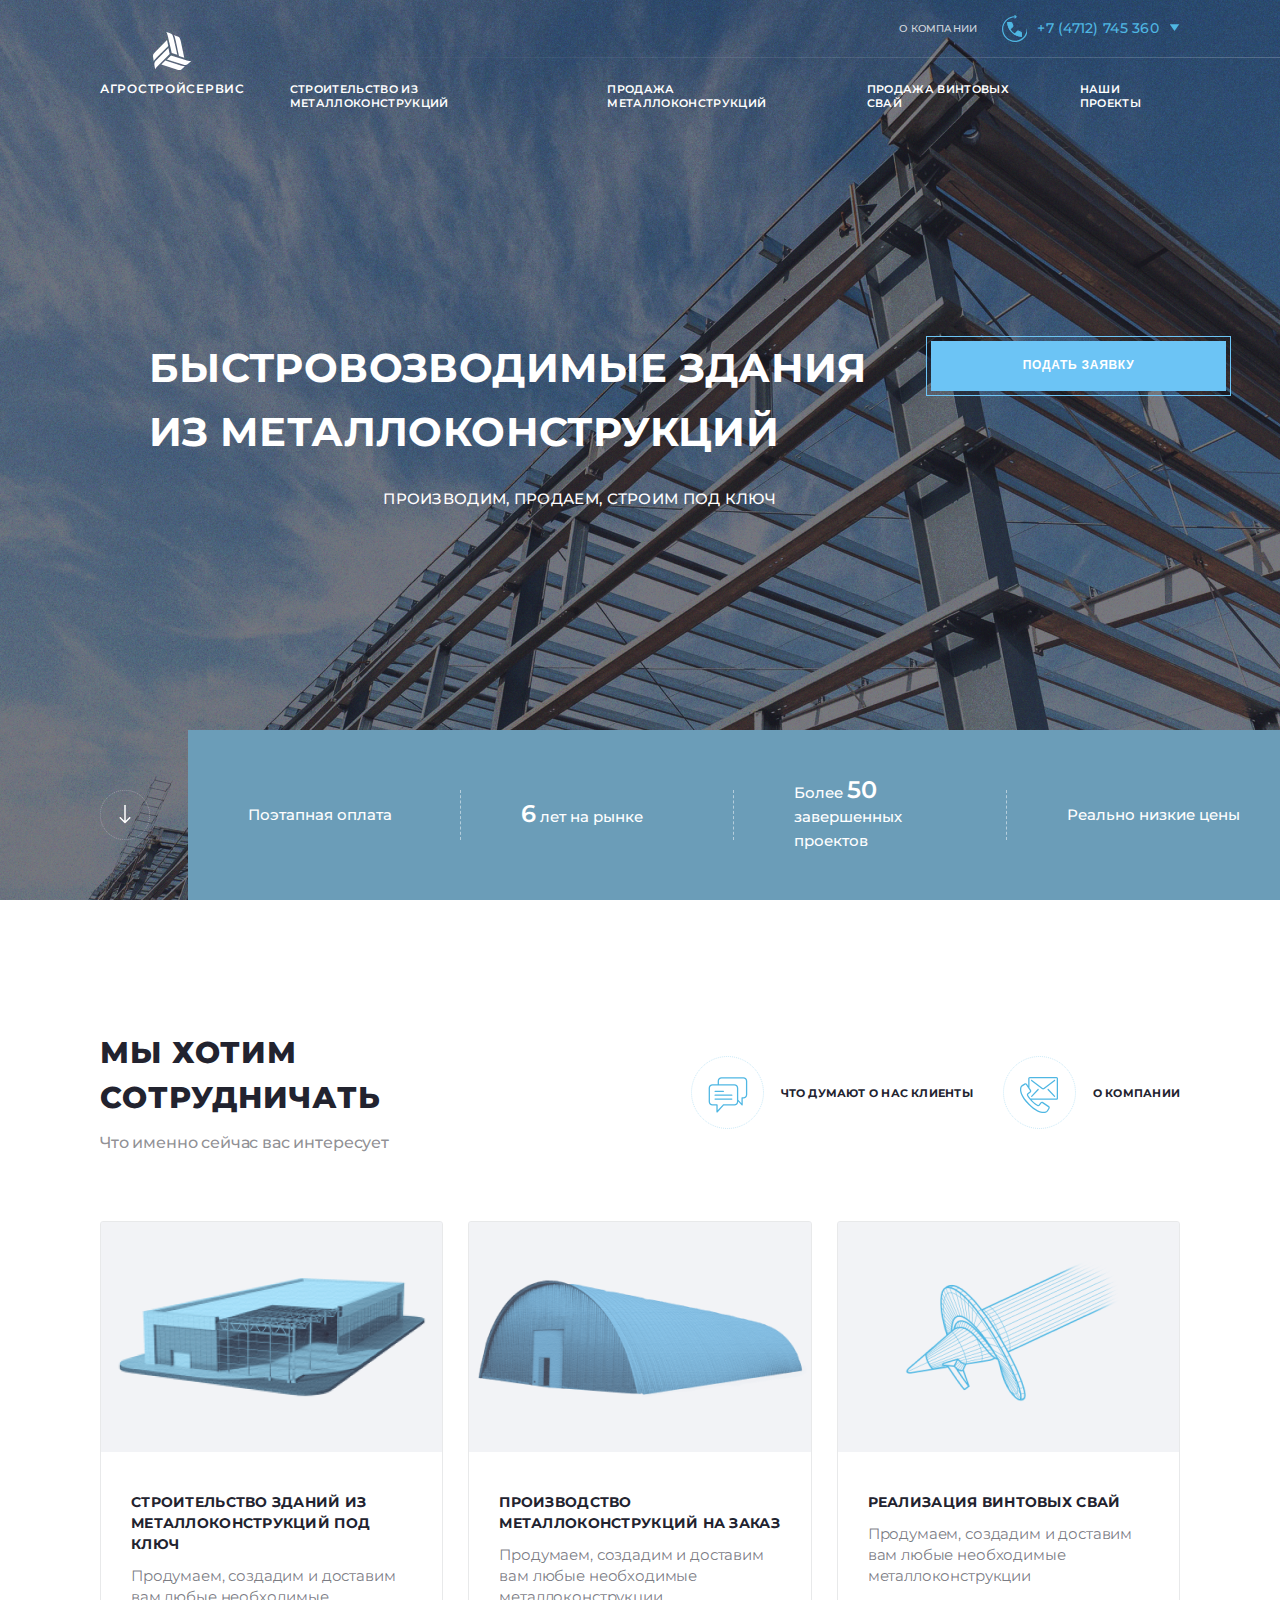
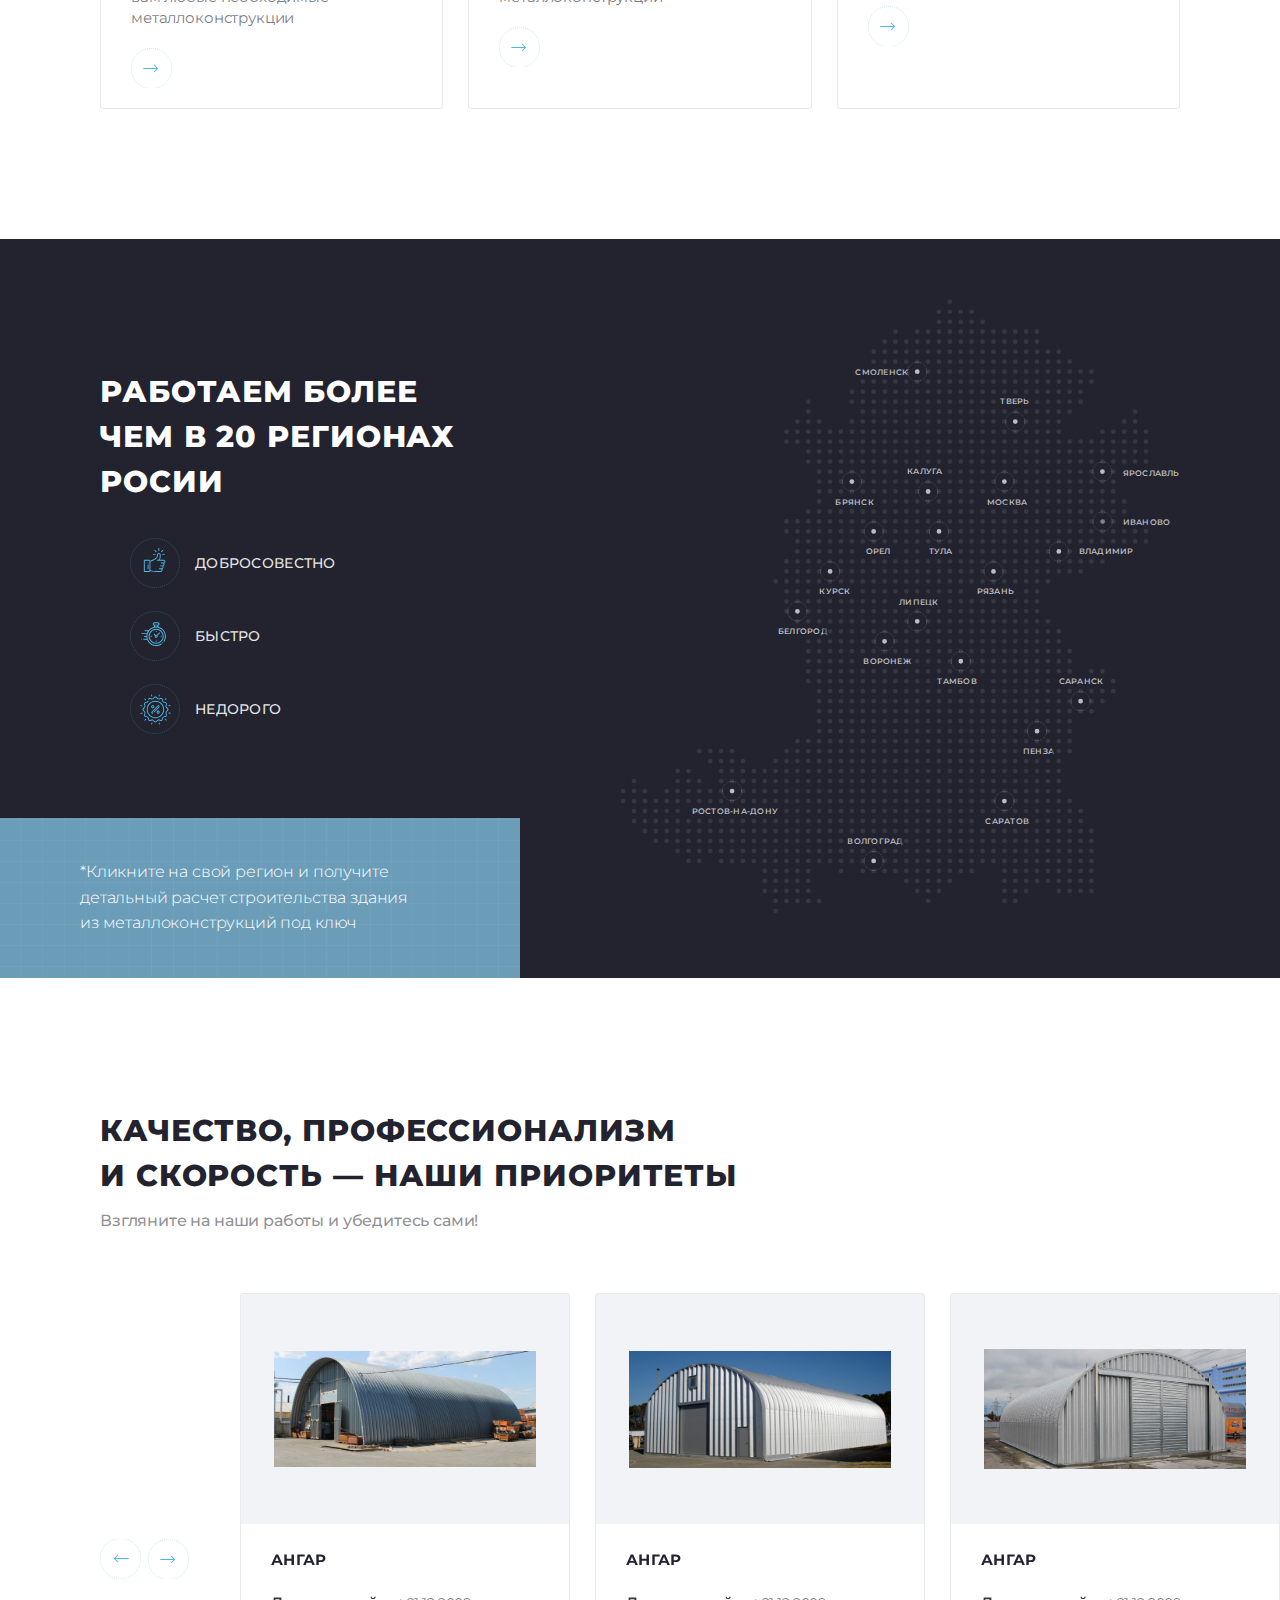
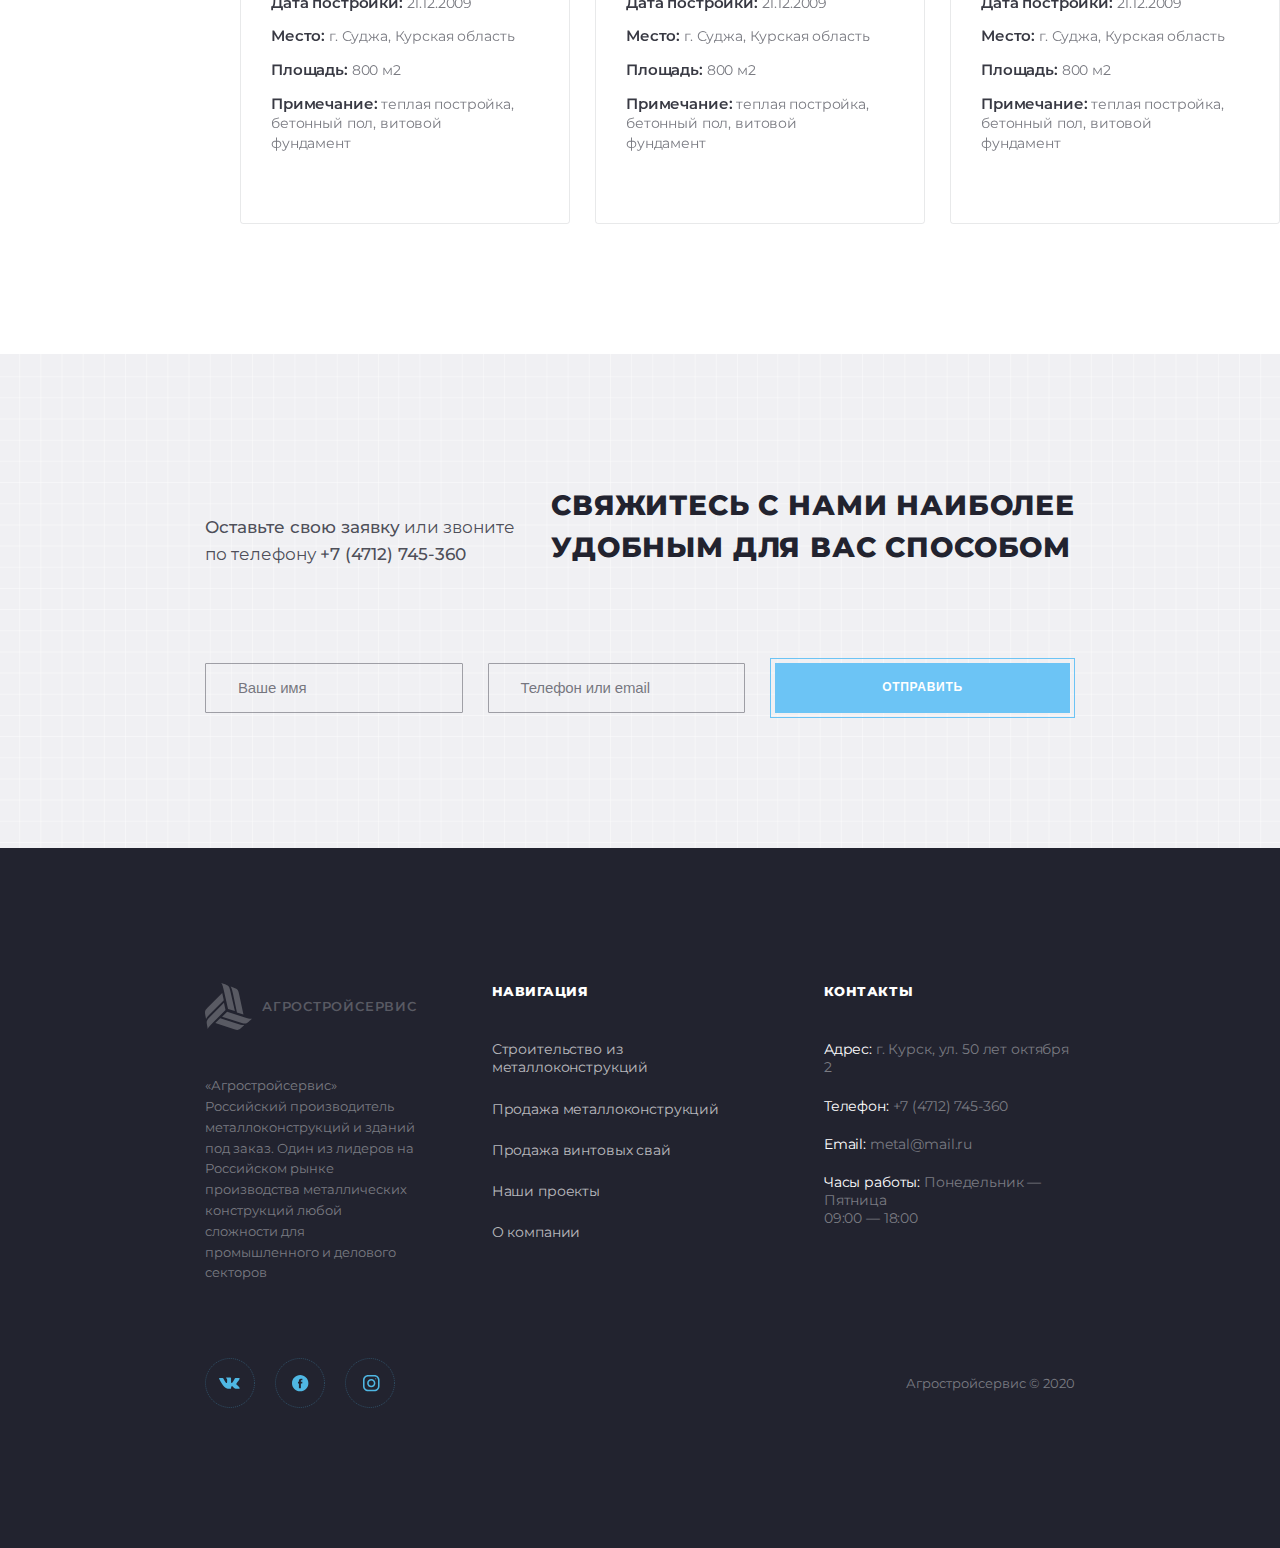
==== index.html @ 75ea372f "map integration" ====
<!DOCTYPE html>
<html lang="ru">
<head>
  <meta charset="UTF-8">
  <meta name="viewport" content="width=device-width, initial-scale=1.0">
  <meta http-equiv="X-UA-Compatible" content="ie=edge">
  <title>Агростройсервис - Главная</title>
  <link rel="stylesheet" href="css/style.css">
  <link rel="stylesheet" href="css/owl.carousel.min.css">
  <link rel="stylesheet" href="css/owl.theme.default.min.css">
  <script src="js/jquery.min.js"></script>
  <script src="js/owl.carousel.js"></script>
  
</head>
<body>
  <div class="page page--first">
    <header class="header">
      <div class="header__logo logo">
        <img src="images/logo--white.svg" class="logo__image" alt="logo" title="logo">
        <div class="logo__text">
          Агростройсервис
        </div>
      </div>
  
      <nav class="header__nav nav-top">
        <div class="nav-top__contact contact">
          <a href="" class="contact__about-company">
            О компании
          </a>
          <div class="contact__phone-number">
            +7 (4712) 745 360
          </div>
        </div>
        <div class="nav-top__menu menu">
          <a class="menu__item link-hover" href="#">Строительство из металлоконструкций</a>
          <a class="menu__item link-hover" href="#">Продажа металлоконструкций</a>
          <a class="menu__item link-hover" href="#">Продажа винтовых свай</a>
          <a class="menu__item link-hover" href="#">Наши проекты</a>
        </div>
      </nav>
  
    </header>

    <div class="headline">
      <div class="headline__text headline-text">
        <div class="headline-text__title">
          Быстровозводимые здания<br>
          из металлоконструкций
        </div>
        <div class="headline-text__subtitle headline-text__subtitle--with-padding">
          Производим, продаем, строим под ключ
        </div>
      </div>
      <div class="button-block">
        <button class="button" name="submit_application">ПОДАТЬ ЗАЯВКУ</button>
      </div>
      
    </div>

    <div class="advantages-block">
      <div class="scroll-down-button">
        <img src="images/icon--arrow-gray.svg" alt="" srcset="">
      </div>
      <div class="advantages">
        <div class="advantages__content">
          <div class="advantages__item">
            Поэтапная оплата
          </div>
        </div>
        <div class="advantages__content">
          <div class="advantages__item">
            <span>6</span> лет на рынке
          </div>
        </div>
        <div class="advantages__content">
          <div class="advantages__item">
            Более <span>50</span> завершенных проектов
          </div>
        </div>
        <div class="advantages__content">
          <div class="advantages__item">
            Реально низкие цены
          </div>
        </div>
      </div>
    </div> 
  </div>

  <div class="page page--second">
    <header class="page-header">
      <div class="page-header__text">
        <div class="page__title">
          Мы хотим<br>
          сотрудничать
        </div>
        <div class="page__subtitle">
          Что именно сейчас вас интересует
        </div>
      </div>
      <div class="page-header__links header-links">
        <div class="header-link__elem">
          Что думают о нас клиенты
        </div>
        <div class="header-link__elem">
          О компании
        </div>
      </div>
      
    </header>

    <section class="page-content">
      <div class="content-elem">
        <div class="content-elem__image">
          <img src="images/image--construction-of_buildings.png" alt="Строительство зданий из металлоконструкций под ключ">
        </div>
        <div class="content-elem__text elem-text">
          <div class="elem-text__title">
            Строительство зданий из металлоконструкций под ключ
          </div>
          <div class="elem-text__subtitle">
            Продумаем, создадим и доставим вам любые необходимые металлоконструкции
          </div>
        </div>
        <div class="content-elem__link">
          <a href="#" class="button-arrow"></a>
        </div>
      </div>
      <div class="content-elem">
        <div class="content-elem__image">
          <img src="images/img--production-of-metal-structures.png" alt="Производство металлоконструкций на заказ">
        </div>
        <div class="content-elem__text elem-text">
          <div class="elem-text__title">
            Производство металлоконструкций на заказ
          </div>
          <div class="elem-text__subtitle">
            Продумаем, создадим и доставим вам любые необходимые металлоконструкции
          </div>
        </div>
        <div class="content-elem__link">
          <a href="#" class="button-arrow"></a>
        </div>
      </div>
      <div class="content-elem">
        <div class="content-elem__image">
          <img src="images/img--screw-pile.png" alt="Винтовая свая">
        </div>
        <div class="content-elem__text elem-text">
          <div class="elem-text__title">
            Реализация винтовых свай
          </div>
          <div class="elem-text__subtitle">
            Продумаем, создадим и доставим вам любые необходимые металлоконструкции
          </div>
        </div>
        <div class="content-elem__link">
          <a href="#" class="button-arrow"></a>
        </div>
      </div>
    </section>
  </div>
  
  <div class="page page--third">
    <div class="page-column">
      <header class="page-header page-header--column page-header--padding">
        <div class="page-header__text">
          <div class="page__title page__title--white">
            Работаем более<br>
            чем в 20 регионах<br>
            Росии
          </div>
        </div>
        <div class="page-column__content column-content">
          <div class="column-content__elem">
            добросовестно
          </div>
          <div class="column-content__elem">
            быстро
          </div>
          <div class="column-content__elem">
            недорого
          </div>
        </div>
      </header>
      
      <div class="page-column__footer">
        *Кликните на свой регион и получите детальный расчет строительства здания из металлоконструкций под ключ
      </div>
    </div>

    <div class="page-column page-column--map">
      <form action="#" name="calculator" class="calculator">
        <fieldset name="step-region" class="step-region">
          <input type="radio" name="region__name" value="Rostov">
          <input type="radio" name="region__name" value="Volgograd">
          <input type="radio" name="region__name" value="Orel">
          <input type="radio" name="region__name" value="Saratov">
          <input type="radio" name="region__name" value="Penza">
          <input type="radio" name="region__name" value="Ryazan">
          <input type="radio" name="region__name" value="Vladimir">
          <input type="radio" name="region__name" value="Ivanovo">
          <input type="radio" name="region__name" value="Moscow">
          <input type="radio" name="region__name" value="Yaroslavl">
          <input type="radio" name="region__name" value="Tver">
          <input type="radio" name="region__name" value="Kursk">
          <input type="radio" name="region__name" value="Smolensk">
          <input type="radio" name="region__name" value="Tula">
          <input type="radio" name="region__name" value="Kaluga">
          <input type="radio" name="region__name" value="Saransk">
          <input type="radio" name="region__name" value="Bryansk">
          <input type="radio" name="region__name" value="Voronezh">
          <input type="radio" name="region__name" value="Lipetsk">
          <input type="radio" name="region__name" value="Belgorod">
          <input type="radio" name="region__name" value="Tambov">
        </fieldset>
        <div class="map-block map-block--dark">
          <svg  viewBox="0 0 702 771" class="map" fill="none" xmlns="http://www.w3.org/2000/svg">
            <g id="Rostov" class="map__Rostov region popup-open">
              <circle class="region__marker" cx="140.488" cy="616.834" r="12"/>
              <circle class="region__point" cx="140.488" cy="616.834" r="6"/>
              <text x="90" y="646" class="region__town">Ростов-на-Дону</text>
              <circle cx="99.5234" cy="566.768" r="6"/>
              <circle cx="113.178" cy="566.768" r="6"/>
              <circle cx="126.832" cy="566.768" r="6"/>
              <circle cx="140.488" cy="566.768" r="6"/>
              <circle cx="208.76" cy="566.768" r="6"/>
              <circle cx="222.414" cy="566.768" r="6"/>
              <circle cx="236.068" cy="566.768" r="6"/>
              <circle cx="249.723" cy="566.768" r="6"/>
              <circle cx="263.379" cy="566.768" r="6"/>
              <circle cx="277.033" cy="566.768" r="6"/>
              <circle cx="290.688" cy="566.768" r="6"/>
              <circle cx="222.414" cy="554.251" r="6"/>
              <circle cx="236.068" cy="554.251" r="6"/>
              <circle cx="249.723" cy="554.251" r="6"/>
              <circle cx="72.2148" cy="591.801" r="6"/>
              <circle cx="85.8672" cy="591.801" r="6"/>
              <circle cx="126.832" cy="591.801" r="6"/>
              <circle cx="140.488" cy="591.801" r="6"/>
              <circle cx="154.141" cy="591.801" r="6"/>
              <circle cx="167.797" cy="591.801" r="6"/>
              <circle cx="181.451" cy="591.801" r="6"/>
              <circle cx="195.105" cy="591.801" r="6"/>
              <circle cx="208.76" cy="591.801" r="6"/>
              <circle cx="222.414" cy="591.801" r="6"/>
              <circle cx="236.068" cy="591.801" r="6"/>
              <circle cx="249.723" cy="591.801" r="6"/>
              <circle cx="263.379" cy="591.801" r="6"/>
              <circle cx="277.033" cy="591.801" r="6"/>
              <circle cx="290.688" cy="591.801" r="6"/>
              <circle cx="113.178" cy="579.284" r="6"/>
              <circle cx="126.832" cy="579.284" r="6"/>
              <circle cx="140.488" cy="579.284" r="6"/>
              <circle cx="154.141" cy="579.284" r="6"/>
              <circle cx="195.105" cy="579.284" r="6"/>
              <circle cx="208.76" cy="579.284" r="6"/>
              <circle cx="222.414" cy="579.284" r="6"/>
              <circle cx="236.068" cy="579.284" r="6"/>
              <circle cx="249.723" cy="579.284" r="6"/>
              <circle cx="263.379" cy="579.284" r="6"/>
              <circle cx="277.033" cy="579.284" r="6"/>
              <circle cx="290.688" cy="579.284" r="6"/>
              <circle cx="17.5957" cy="604.318" r="6"/>
              <circle cx="72.2148" cy="604.318" r="6"/>
              <circle cx="85.8672" cy="604.318" r="6"/>
              <circle cx="99.5234" cy="604.318" r="6"/>
              <circle cx="126.832" cy="604.318" r="6"/>
              <circle cx="140.488" cy="604.318" r="6"/>
              <circle cx="154.141" cy="604.318" r="6"/>
              <circle cx="167.797" cy="604.318" r="6"/>
              <circle cx="181.451" cy="604.318" r="6"/>
              <circle cx="195.105" cy="604.318" r="6"/>
              <circle cx="208.76" cy="604.318" r="6"/>
              <circle cx="222.414" cy="604.318" r="6"/>
              <circle cx="236.068" cy="604.318" r="6"/>
              <circle cx="249.723" cy="604.318" r="6"/>
              <circle cx="263.379" cy="604.318" r="6"/>
              <circle cx="277.033" cy="604.318" r="6"/>
              <circle cx="3.94141" cy="616.834" r="6"/>
              <circle cx="17.5957" cy="616.834" r="6"/>
              <circle cx="31.25" cy="616.834" r="6"/>
              <circle cx="58.5586" cy="616.834" r="6"/>
              <circle cx="72.2148" cy="616.834" r="6"/>
              <circle cx="85.8672" cy="616.834" r="6"/>
              <circle cx="99.5234" cy="616.834" r="6"/>
              <circle cx="113.178" cy="616.834" r="6"/>
              <circle cx="126.832" cy="616.834" r="6"/>
              <circle cx="154.141" cy="616.834" r="6"/>
              <circle cx="167.797" cy="616.834" r="6"/>
              <circle cx="181.451" cy="616.834" r="6"/>
              <circle cx="195.105" cy="616.834" r="6"/>
              <circle cx="208.76" cy="616.834" r="6"/>
              <circle cx="222.414" cy="616.834" r="6"/>
              <circle cx="236.068" cy="616.834" r="6"/>
              <circle cx="249.723" cy="616.834" r="6"/>
              <circle cx="263.379" cy="616.834" r="6"/>
              <circle cx="277.033" cy="616.834" r="6"/>
              <circle cx="17.5957" cy="641.868" r="6"/>
              <circle cx="31.25" cy="641.868" r="6"/>
              <circle cx="44.9062" cy="641.868" r="6"/>
              <circle cx="58.5586" cy="641.868" r="6"/>
              <circle cx="72.2148" cy="641.868" r="6"/>
              <circle cx="208.76" cy="641.868" r="6"/>
              <circle cx="222.414" cy="641.868" r="6"/>
              <circle cx="236.068" cy="641.868" r="6"/>
              <circle cx="249.723" cy="641.868" r="6"/>
              <circle cx="263.379" cy="641.868" r="6"/>
              <circle cx="277.033" cy="641.868" r="6"/>
              <circle cx="3.94141" cy="629.351" r="6"/>
              <circle cx="17.5957" cy="629.351" r="6"/>
              <circle cx="31.25" cy="629.351" r="6"/>
              <circle cx="44.9062" cy="629.351" r="6"/>
              <circle cx="58.5586" cy="629.351" r="6"/>
              <circle cx="72.2148" cy="629.351" r="6"/>
              <circle cx="85.8672" cy="629.351" r="6"/>
              <circle cx="99.5234" cy="629.351" r="6"/>
              <circle cx="113.178" cy="629.351" r="6"/>
              <circle cx="126.832" cy="629.351" r="6"/>
              <circle cx="140.488" cy="629.351" r="6"/>
              <circle cx="154.141" cy="629.351" r="6"/>
              <circle cx="167.797" cy="629.351" r="6"/>
              <circle cx="181.451" cy="629.351" r="6"/>
              <circle cx="195.105" cy="629.351" r="6"/>
              <circle cx="208.76" cy="629.351" r="6"/>
              <circle cx="222.414" cy="629.351" r="6"/>
              <circle cx="236.068" cy="629.351" r="6"/>
              <circle cx="249.723" cy="629.351" r="6"/>
              <circle cx="263.379" cy="629.351" r="6"/>
              <circle cx="277.033" cy="629.351" r="6"/>
              <circle cx="31.25" cy="666.901" r="6"/>
              <circle cx="44.9062" cy="666.901" r="6"/>
              <circle cx="58.5586" cy="666.901" r="6"/>
              <circle cx="72.2148" cy="666.901" r="6"/>
              <circle cx="85.8672" cy="666.901" r="6"/>
              <circle cx="99.5234" cy="666.901" r="6"/>
              <circle cx="113.178" cy="666.901" r="6"/>
              <circle cx="126.832" cy="666.901" r="6"/>
              <circle cx="140.488" cy="666.901" r="6"/>
              <circle cx="154.141" cy="666.901" r="6"/>
              <circle cx="167.797" cy="666.901" r="6"/>
              <circle cx="181.451" cy="666.901" r="6"/>
              <circle cx="195.105" cy="666.901" r="6"/>
              <circle cx="208.76" cy="666.901" r="6"/>
              <circle cx="222.414" cy="666.901" r="6"/>
              <circle cx="17.5957" cy="654.384" r="6"/>
              <circle cx="31.25" cy="654.384" r="6"/>
              <circle cx="44.9062" cy="654.384" r="6"/>
              <circle cx="58.5586" cy="654.384" r="6"/>
              <circle cx="72.2148" cy="654.384" r="6"/>
              <circle cx="85.8672" cy="654.384" r="6"/>
              <circle cx="99.5234" cy="654.384" r="6"/>
              <circle cx="113.178" cy="654.384" r="6"/>
              <circle cx="126.832" cy="654.384" r="6"/>
              <circle cx="140.488" cy="654.384" r="6"/>
              <circle cx="154.141" cy="654.384" r="6"/>
              <circle cx="167.797" cy="654.384" r="6"/>
              <circle cx="181.451" cy="654.384" r="6"/>
              <circle cx="195.105" cy="654.384" r="6"/>
              <circle cx="208.76" cy="654.384" r="6"/>
              <circle cx="222.414" cy="654.384" r="6"/>
              <circle cx="72.2148" cy="691.935" r="6"/>
              <circle cx="85.8672" cy="691.935" r="6"/>
              <circle cx="99.5234" cy="691.935" r="6"/>
              <circle cx="113.178" cy="691.935" r="6"/>
              <circle cx="126.832" cy="691.935" r="6"/>
              <circle cx="140.488" cy="691.935" r="6"/>
              <circle cx="154.141" cy="691.935" r="6"/>
              <circle cx="167.797" cy="691.935" r="6"/>
              <circle cx="181.451" cy="691.935" r="6"/>
              <circle cx="195.105" cy="691.935" r="6"/>
              <circle cx="208.76" cy="691.935" r="6"/>
              <circle cx="44.9062" cy="679.418" r="6"/>
              <circle cx="58.5586" cy="679.418" r="6"/>
              <circle cx="72.2148" cy="679.418" r="6"/>
              <circle cx="85.8672" cy="679.418" r="6"/>
              <circle cx="99.5234" cy="679.418" r="6"/>
              <circle cx="113.178" cy="679.418" r="6"/>
              <circle cx="126.832" cy="679.418" r="6"/>
              <circle cx="140.488" cy="679.418" r="6"/>
              <circle cx="154.141" cy="679.418" r="6"/>
              <circle cx="167.797" cy="679.418" r="6"/>
              <circle cx="181.451" cy="679.418" r="6"/>
              <circle cx="195.105" cy="679.418" r="6"/>
              <circle cx="208.76" cy="679.418" r="6"/>
              <circle cx="181.451" cy="716.968" r="6"/>
              <circle cx="195.105" cy="716.968" r="6"/>
              <circle cx="208.76" cy="716.968" r="6"/>
              <circle cx="222.414" cy="716.968" r="6"/>
              <circle cx="85.8672" cy="704.451" r="6"/>
              <circle cx="99.5234" cy="704.451" r="6"/>
              <circle cx="126.832" cy="704.451" r="6"/>
              <circle cx="140.488" cy="704.451" r="6"/>
              <circle cx="154.141" cy="704.451" r="6"/>
              <circle cx="167.797" cy="704.451" r="6"/>
              <circle cx="181.451" cy="704.451" r="6"/>
              <circle cx="195.105" cy="704.451" r="6"/>
              <circle cx="208.76" cy="704.451" r="6"/>
              <circle cx="222.414" cy="704.451" r="6"/>
              <circle cx="181.451" cy="742.001" r="6"/>
              <circle cx="195.105" cy="742.001" r="6"/>
              <circle cx="208.76" cy="742.001" r="6"/>
              <circle cx="222.414" cy="742.001" r="6"/>
              <circle cx="236.068" cy="742.001" r="6"/>
              <circle cx="181.451" cy="729.485" r="6"/>
              <circle cx="195.105" cy="729.485" r="6"/>
              <circle cx="208.76" cy="729.485" r="6"/>
              <circle cx="222.414" cy="729.485" r="6"/>
              <circle cx="236.068" cy="729.485" r="6"/>
              <circle cx="195.105" cy="767.035" r="6"/>
              <circle cx="195.105" cy="754.518" r="6"/>
              <circle cx="208.76" cy="754.518" r="6"/>
              <circle cx="222.414" cy="754.518" r="6"/>
              <circle cx="236.068" cy="754.518" r="6"/>
              <circle cx="249.723" cy="754.518" r="6"/>
            </g>
            <g id="Volgograd" class="map__Volgograd region popup-open">
              <circle class="region__marker" cx="317.996" cy="704.451" r="12"/>
              <circle class="region__point" cx="317.996" cy="704.451" r="6"/>
              <text x="285" y="683" class="region__town">Волгоград</text>
              <circle cx="345.305" cy="541.734" r="6"/>
              <circle cx="358.961" cy="541.734" r="6"/>
              <circle cx="372.613" cy="541.734" r="6"/>
              <circle cx="386.27" cy="541.734" r="6"/>
              <circle cx="304.342" cy="566.768" r="6"/>
              <circle cx="317.996" cy="566.768" r="6"/>
              <circle cx="331.65" cy="566.768" r="6"/>
              <circle cx="345.305" cy="566.768" r="6"/>
              <circle cx="358.961" cy="566.768" r="6"/>
              <circle cx="372.613" cy="566.768" r="6"/>
              <circle cx="386.27" cy="566.768" r="6"/>
              <circle cx="331.65" cy="554.251" r="6"/>
              <circle cx="345.305" cy="554.251" r="6"/>
              <circle cx="358.961" cy="554.251" r="6"/>
              <circle cx="372.613" cy="554.251" r="6"/>
              <circle cx="386.27" cy="554.251" r="6"/>
              <circle cx="399.924" cy="591.801" r="6"/>
              <circle cx="304.342" cy="591.801" r="6"/>
              <circle cx="317.996" cy="591.801" r="6"/>
              <circle cx="331.65" cy="591.801" r="6"/>
              <circle cx="345.305" cy="591.801" r="6"/>
              <circle cx="358.961" cy="591.801" r="6"/>
              <circle cx="372.613" cy="591.801" r="6"/>
              <circle cx="386.27" cy="591.801" r="6"/>
              <circle cx="304.342" cy="579.284" r="6"/>
              <circle cx="317.996" cy="579.284" r="6"/>
              <circle cx="331.65" cy="579.284" r="6"/>
              <circle cx="345.305" cy="579.284" r="6"/>
              <circle cx="358.961" cy="579.284" r="6"/>
              <circle cx="372.613" cy="579.284" r="6"/>
              <circle cx="386.27" cy="579.284" r="6"/>
              <circle cx="399.924" cy="604.318" r="6"/>
              <circle cx="413.578" cy="604.318" r="6"/>
              <circle cx="290.688" cy="604.318" r="6"/>
              <circle cx="304.342" cy="604.318" r="6"/>
              <circle cx="317.996" cy="604.318" r="6"/>
              <circle cx="331.65" cy="604.318" r="6"/>
              <circle cx="345.305" cy="604.318" r="6"/>
              <circle cx="358.961" cy="604.318" r="6"/>
              <circle cx="372.613" cy="604.318" r="6"/>
              <circle cx="386.27" cy="604.318" r="6"/>
              <circle cx="399.924" cy="616.834" r="6"/>
              <circle cx="413.578" cy="616.834" r="6"/>
              <circle cx="290.688" cy="616.834" r="6"/>
              <circle cx="304.342" cy="616.834" r="6"/>
              <circle cx="317.996" cy="616.834" r="6"/>
              <circle cx="331.65" cy="616.834" r="6"/>
              <circle cx="345.305" cy="616.834" r="6"/>
              <circle cx="358.961" cy="616.834" r="6"/>
              <circle cx="372.613" cy="616.834" r="6"/>
              <circle cx="386.27" cy="616.834" r="6"/>
              <circle cx="399.924" cy="641.868" r="6"/>
              <circle cx="413.578" cy="641.868" r="6"/>
              <circle cx="290.688" cy="641.868" r="6"/>
              <circle cx="304.342" cy="641.868" r="6"/>
              <circle cx="317.996" cy="641.868" r="6"/>
              <circle cx="331.65" cy="641.868" r="6"/>
              <circle cx="345.305" cy="641.868" r="6"/>
              <circle cx="358.961" cy="641.868" r="6"/>
              <circle cx="372.613" cy="641.868" r="6"/>
              <circle cx="386.27" cy="641.868" r="6"/>
              <circle cx="399.924" cy="629.351" r="6"/>
              <circle cx="413.578" cy="629.351" r="6"/>
              <circle cx="290.688" cy="629.351" r="6"/>
              <circle cx="304.342" cy="629.351" r="6"/>
              <circle cx="317.996" cy="629.351" r="6"/>
              <circle cx="331.65" cy="629.351" r="6"/>
              <circle cx="345.305" cy="629.351" r="6"/>
              <circle cx="358.961" cy="629.351" r="6"/>
              <circle cx="372.613" cy="629.351" r="6"/>
              <circle cx="386.27" cy="629.351" r="6"/>
              <circle cx="399.924" cy="666.901" r="6"/>
              <circle cx="413.578" cy="666.901" r="6"/>
              <circle cx="236.068" cy="666.901" r="6"/>
              <circle cx="249.723" cy="666.901" r="6"/>
              <circle cx="263.379" cy="666.901" r="6"/>
              <circle cx="277.033" cy="666.901" r="6"/>
              <circle cx="290.688" cy="666.901" r="6"/>
              <circle cx="304.342" cy="666.901" r="6"/>
              <circle cx="317.996" cy="666.901" r="6"/>
              <circle cx="331.65" cy="666.901" r="6"/>
              <circle cx="345.305" cy="666.901" r="6"/>
              <circle cx="358.961" cy="666.901" r="6"/>
              <circle cx="372.613" cy="666.901" r="6"/>
              <circle cx="386.27" cy="666.901" r="6"/>
              <circle cx="399.924" cy="654.384" r="6"/>
              <circle cx="413.578" cy="654.384" r="6"/>
              <circle cx="236.068" cy="654.384" r="6"/>
              <circle cx="249.723" cy="654.384" r="6"/>
              <circle cx="263.379" cy="654.384" r="6"/>
              <circle cx="277.033" cy="654.384" r="6"/>
              <circle cx="290.688" cy="654.384" r="6"/>
              <circle cx="304.342" cy="654.384" r="6"/>
              <circle cx="317.996" cy="654.384" r="6"/>
              <circle cx="331.65" cy="654.384" r="6"/>
              <circle cx="345.305" cy="654.384" r="6"/>
              <circle cx="358.961" cy="654.384" r="6"/>
              <circle cx="372.613" cy="654.384" r="6"/>
              <circle cx="386.27" cy="654.384" r="6"/>
              <circle cx="399.924" cy="691.935" r="6"/>
              <circle cx="413.578" cy="691.935" r="6"/>
              <circle cx="427.234" cy="691.935" r="6"/>
              <circle cx="222.414" cy="691.935" r="6"/>
              <circle cx="236.068" cy="691.935" r="6"/>
              <circle cx="249.723" cy="691.935" r="6"/>
              <circle cx="263.379" cy="691.935" r="6"/>
              <circle cx="277.033" cy="691.935" r="6"/>
              <circle cx="290.688" cy="691.935" r="6"/>
              <circle cx="304.342" cy="691.935" r="6"/>
              <circle cx="317.996" cy="691.935" r="6"/>
              <circle cx="331.65" cy="691.935" r="6"/>
              <circle cx="345.305" cy="691.935" r="6"/>
              <circle cx="358.961" cy="691.935" r="6"/>
              <circle cx="372.613" cy="691.935" r="6"/>
              <circle cx="386.27" cy="691.935" r="6"/>
              <circle cx="399.924" cy="679.418" r="6"/>
              <circle cx="413.578" cy="679.418" r="6"/>
              <circle cx="222.414" cy="679.418" r="6"/>
              <circle cx="236.068" cy="679.418" r="6"/>
              <circle cx="249.723" cy="679.418" r="6"/>
              <circle cx="263.379" cy="679.418" r="6"/>
              <circle cx="277.033" cy="679.418" r="6"/>
              <circle cx="358.961" cy="679.418" r="6"/>
              <circle cx="372.613" cy="679.418" r="6"/>
              <circle cx="386.27" cy="679.418" r="6"/>
              <circle cx="399.924" cy="716.968" r="6"/>
              <circle cx="413.578" cy="716.968" r="6"/>
              <circle cx="427.234" cy="716.968" r="6"/>
              <circle cx="440.887" cy="716.968" r="6"/>
              <circle cx="236.068" cy="716.968" r="6"/>
              <circle cx="277.033" cy="716.968" r="6"/>
              <circle cx="304.342" cy="716.968" r="6"/>
              <circle cx="317.996" cy="716.968" r="6"/>
              <circle cx="331.65" cy="716.968" r="6"/>
              <circle cx="345.305" cy="716.968" r="6"/>
              <circle cx="358.961" cy="716.968" r="6"/>
              <circle cx="372.613" cy="716.968" r="6"/>
              <circle cx="386.27" cy="716.968" r="6"/>
              <circle cx="399.924" cy="704.451" r="6"/>
              <circle cx="413.578" cy="704.451" r="6"/>
              <circle cx="427.234" cy="704.451" r="6"/>
              <circle cx="236.068" cy="704.451" r="6"/>
              <circle cx="249.723" cy="704.451" r="6"/>
              <circle cx="263.379" cy="704.451" r="6"/>
              <circle cx="277.033" cy="704.451" r="6"/>
              <circle cx="290.688" cy="704.451" r="6"/>
              <circle cx="304.342" cy="704.451" r="6"/>
              <circle cx="331.65" cy="704.451" r="6"/>
              <circle cx="345.305" cy="704.451" r="6"/>
              <circle cx="358.961" cy="704.451" r="6"/>
              <circle cx="372.613" cy="704.451" r="6"/>
              <circle cx="386.27" cy="704.451" r="6"/>
              <circle cx="399.924" cy="742.001" r="6"/>
              <circle cx="372.613" cy="742.001" r="6"/>
              <circle cx="386.27" cy="742.001" r="6"/>
              <circle cx="399.924" cy="729.485" r="6"/>
              <circle cx="413.578" cy="729.485" r="6"/>
              <circle cx="358.961" cy="729.485" r="6"/>
              <circle cx="372.613" cy="729.485" r="6"/>
              <circle cx="386.27" cy="729.485" r="6"/>
              <circle cx="386.27" cy="754.518" r="6"/>
            </g>
            <g id="Orel" class="map__Orel region popup-open">
              <circle class="region__marker" cx="317.996" cy="291.4" r="12"/>
              <circle class="region__point" cx="317.996" cy="291.4" r="6"/>
              <text x="308" y="320" class="region__town">Орел</text>
              <circle cx="290.688" cy="341.467" r="6"/>
              <circle cx="304.342" cy="341.467" r="6"/>
              <circle cx="317.996" cy="341.467" r="6"/>
              <circle cx="331.65" cy="341.467" r="6"/>
              <circle cx="345.305" cy="341.467" r="6"/>
              <circle cx="358.961" cy="341.467" r="6"/>
              <circle cx="290.688" cy="328.95" r="6"/>
              <circle cx="304.342" cy="328.95" r="6"/>
              <circle cx="317.996" cy="328.95" r="6"/>
              <circle cx="331.65" cy="328.95" r="6"/>
              <circle cx="345.305" cy="328.95" r="6"/>
              <circle cx="358.961" cy="328.95" r="6"/>
              <circle cx="304.342" cy="366.5" r="6"/>
              <circle cx="317.996" cy="366.5" r="6"/>
              <circle cx="331.65" cy="366.5" r="6"/>
              <circle cx="304.342" cy="353.984" r="6"/>
              <circle cx="317.996" cy="353.984" r="6"/>
              <circle cx="331.65" cy="353.984" r="6"/>
              <circle cx="304.342" cy="266.367" r="6"/>
              <circle cx="317.996" cy="266.367" r="6"/>
              <circle cx="331.65" cy="266.367" r="6"/>
              <circle cx="345.305" cy="266.367" r="6"/>
              <circle cx="277.033" cy="291.4" r="6"/>
              <circle cx="290.688" cy="291.4" r="6"/>
              <circle cx="304.342" cy="291.4" r="6"/>
              <circle cx="331.65" cy="291.4" r="6"/>
              <circle cx="345.305" cy="291.4" r="6"/>
              <circle cx="277.033" cy="278.884" r="6"/>
              <circle cx="290.688" cy="278.884" r="6"/>
              <circle cx="304.342" cy="278.884" r="6"/>
              <circle cx="317.996" cy="278.884" r="6"/>
              <circle cx="331.65" cy="278.884" r="6"/>
              <circle cx="345.305" cy="278.884" r="6"/>
              <circle cx="290.688" cy="316.434" r="6"/>
              <circle cx="358.961" cy="316.434" r="6"/>
              <circle cx="277.033" cy="303.917" r="6"/>
              <circle cx="290.688" cy="303.917" r="6"/>
              <circle cx="304.342" cy="303.917" r="6"/>
              <circle cx="317.996" cy="303.917" r="6"/>
              <circle cx="331.65" cy="303.917" r="6"/>
              <circle cx="345.305" cy="303.917" r="6"/>
            </g>
            <g id="Saratov" class="map__Saratov region popup-open">
              <circle class="region__marker" cx="481.852" cy="629.351" r="12"/>
              <circle class="region__point" cx="481.852" cy="629.351" r="6"/>
              <text x="458" y="658" class="region__town">Саратов</text>
              <circle cx="399.924" cy="541.734" r="6"/>
              <circle cx="413.578" cy="541.734" r="6"/>
              <circle cx="427.234" cy="541.734" r="6"/>
              <circle cx="440.887" cy="541.734" r="6"/>
              <circle cx="454.543" cy="541.734" r="6"/>
              <circle cx="413.578" cy="529.218" r="6"/>
              <circle cx="427.234" cy="529.218" r="6"/>
              <circle cx="440.887" cy="529.218" r="6"/>
              <circle cx="399.924" cy="566.768" r="6"/>
              <circle cx="413.578" cy="566.768" r="6"/>
              <circle cx="427.234" cy="566.768" r="6"/>
              <circle cx="440.887" cy="566.768" r="6"/>
              <circle cx="454.543" cy="566.768" r="6"/>
              <circle cx="468.197" cy="566.768" r="6"/>
              <circle cx="399.924" cy="554.251" r="6"/>
              <circle cx="413.578" cy="554.251" r="6"/>
              <circle cx="427.234" cy="554.251" r="6"/>
              <circle cx="440.887" cy="554.251" r="6"/>
              <circle cx="454.543" cy="554.251" r="6"/>
              <circle cx="413.578" cy="591.801" r="6"/>
              <circle cx="427.234" cy="591.801" r="6"/>
              <circle cx="440.887" cy="591.801" r="6"/>
              <circle cx="454.543" cy="591.801" r="6"/>
              <circle cx="468.197" cy="591.801" r="6"/>
              <circle cx="481.852" cy="591.801" r="6"/>
              <circle cx="495.506" cy="591.801" r="6"/>
              <circle cx="399.924" cy="579.284" r="6"/>
              <circle cx="413.578" cy="579.284" r="6"/>
              <circle cx="427.234" cy="579.284" r="6"/>
              <circle cx="440.887" cy="579.284" r="6"/>
              <circle cx="454.543" cy="579.284" r="6"/>
              <circle cx="468.197" cy="579.284" r="6"/>
              <circle cx="481.852" cy="579.284" r="6"/>
              <circle cx="427.234" cy="604.318" r="6"/>
              <circle cx="440.887" cy="604.318" r="6"/>
              <circle cx="454.543" cy="604.318" r="6"/>
              <circle cx="468.197" cy="604.318" r="6"/>
              <circle cx="481.852" cy="604.318" r="6"/>
              <circle cx="495.506" cy="604.318" r="6"/>
              <circle cx="509.16" cy="604.318" r="6"/>
              <circle cx="522.816" cy="604.318" r="6"/>
              <circle cx="427.234" cy="616.834" r="6"/>
              <circle cx="440.887" cy="616.834" r="6"/>
              <circle cx="454.543" cy="616.834" r="6"/>
              <circle cx="468.197" cy="616.834" r="6"/>
              <circle cx="481.852" cy="616.834" r="6"/>
              <circle cx="495.506" cy="616.834" r="6"/>
              <circle cx="509.16" cy="616.834" r="6"/>
              <circle cx="522.816" cy="616.834" r="6"/>
              <circle cx="536.469" cy="616.834" r="6"/>
              <circle cx="550.125" cy="616.834" r="6"/>
              <circle cx="427.234" cy="641.868" r="6"/>
              <circle cx="440.887" cy="641.868" r="6"/>
              <circle cx="454.543" cy="641.868" r="6"/>
              <circle cx="468.197" cy="641.868" r="6"/>
              <circle cx="481.852" cy="641.868" r="6"/>
              <circle cx="495.506" cy="641.868" r="6"/>
              <circle cx="509.16" cy="641.868" r="6"/>
              <circle cx="522.816" cy="641.868" r="6"/>
              <circle cx="536.469" cy="641.868" r="6"/>
              <circle cx="550.125" cy="641.868" r="6"/>
              <circle cx="563.779" cy="641.868" r="6"/>
              <circle cx="577.434" cy="641.868" r="6"/>
              <circle cx="427.234" cy="629.351" r="6"/>
              <circle cx="440.887" cy="629.351" r="6"/>
              <circle cx="454.543" cy="629.351" r="6"/>
              <circle cx="468.197" cy="629.351" r="6"/>
              <circle cx="495.506" cy="629.351" r="6"/>
              <circle cx="509.16" cy="629.351" r="6"/>
              <circle cx="522.816" cy="629.351" r="6"/>
              <circle cx="536.469" cy="629.351" r="6"/>
              <circle cx="550.125" cy="629.351" r="6"/>
              <circle cx="563.779" cy="629.351" r="6"/>
              <circle cx="427.234" cy="666.901" r="6"/>
              <circle cx="440.887" cy="666.901" r="6"/>
              <circle cx="454.543" cy="666.901" r="6"/>
              <circle cx="468.197" cy="666.901" r="6"/>
              <circle cx="481.852" cy="666.901" r="6"/>
              <circle cx="495.506" cy="666.901" r="6"/>
              <circle cx="509.16" cy="666.901" r="6"/>
              <circle cx="522.816" cy="666.901" r="6"/>
              <circle cx="536.469" cy="666.901" r="6"/>
              <circle cx="550.125" cy="666.901" r="6"/>
              <circle cx="563.779" cy="666.901" r="6"/>
              <circle cx="577.434" cy="666.901" r="6"/>
              <circle cx="591.088" cy="666.901" r="6"/>
              <circle cx="427.234" cy="654.384" r="6"/>
              <circle cx="440.887" cy="654.384" r="6"/>
              <circle cx="522.816" cy="654.384" r="6"/>
              <circle cx="536.469" cy="654.384" r="6"/>
              <circle cx="550.125" cy="654.384" r="6"/>
              <circle cx="563.779" cy="654.384" r="6"/>
              <circle cx="577.434" cy="654.384" r="6"/>
              <circle cx="440.887" cy="691.935" r="6"/>
              <circle cx="454.543" cy="691.935" r="6"/>
              <circle cx="468.197" cy="691.935" r="6"/>
              <circle cx="481.852" cy="691.935" r="6"/>
              <circle cx="495.506" cy="691.935" r="6"/>
              <circle cx="509.16" cy="691.935" r="6"/>
              <circle cx="522.816" cy="691.935" r="6"/>
              <circle cx="536.469" cy="691.935" r="6"/>
              <circle cx="550.125" cy="691.935" r="6"/>
              <circle cx="563.779" cy="691.935" r="6"/>
              <circle cx="577.434" cy="691.935" r="6"/>
              <circle cx="591.088" cy="691.935" r="6"/>
              <circle cx="427.234" cy="679.418" r="6"/>
              <circle cx="440.887" cy="679.418" r="6"/>
              <circle cx="454.543" cy="679.418" r="6"/>
              <circle cx="468.197" cy="679.418" r="6"/>
              <circle cx="481.852" cy="679.418" r="6"/>
              <circle cx="495.506" cy="679.418" r="6"/>
              <circle cx="509.16" cy="679.418" r="6"/>
              <circle cx="522.816" cy="679.418" r="6"/>
              <circle cx="536.469" cy="679.418" r="6"/>
              <circle cx="550.125" cy="679.418" r="6"/>
              <circle cx="563.779" cy="679.418" r="6"/>
              <circle cx="577.434" cy="679.418" r="6"/>
              <circle cx="591.088" cy="679.418" r="6"/>
              <circle cx="481.852" cy="716.968" r="6"/>
              <circle cx="495.506" cy="716.968" r="6"/>
              <circle cx="509.16" cy="716.968" r="6"/>
              <circle cx="522.816" cy="716.968" r="6"/>
              <circle cx="536.469" cy="716.968" r="6"/>
              <circle cx="550.125" cy="716.968" r="6"/>
              <circle cx="563.779" cy="716.968" r="6"/>
              <circle cx="577.434" cy="716.968" r="6"/>
              <circle cx="591.088" cy="716.968" r="6"/>
              <circle cx="440.887" cy="704.451" r="6"/>
              <circle cx="454.543" cy="704.451" r="6"/>
              <circle cx="468.197" cy="704.451" r="6"/>
              <circle cx="481.852" cy="704.451" r="6"/>
              <circle cx="495.506" cy="704.451" r="6"/>
              <circle cx="509.16" cy="704.451" r="6"/>
              <circle cx="522.816" cy="704.451" r="6"/>
              <circle cx="536.469" cy="704.451" r="6"/>
              <circle cx="550.125" cy="704.451" r="6"/>
              <circle cx="563.779" cy="704.451" r="6"/>
              <circle cx="577.434" cy="704.451" r="6"/>
              <circle cx="591.088" cy="704.451" r="6"/>
              <circle cx="481.852" cy="742.001" r="6"/>
              <circle cx="495.506" cy="742.001" r="6"/>
              <circle cx="509.16" cy="742.001" r="6"/>
              <circle cx="550.125" cy="742.001" r="6"/>
              <circle cx="563.779" cy="742.001" r="6"/>
              <circle cx="577.434" cy="742.001" r="6"/>
              <circle cx="591.088" cy="742.001" r="6"/>
              <circle cx="481.852" cy="729.485" r="6"/>
              <circle cx="495.506" cy="729.485" r="6"/>
              <circle cx="509.16" cy="729.485" r="6"/>
              <circle cx="522.816" cy="729.485" r="6"/>
              <circle cx="536.469" cy="729.485" r="6"/>
              <circle cx="550.125" cy="729.485" r="6"/>
              <circle cx="563.779" cy="729.485" r="6"/>
              <circle cx="577.434" cy="729.485" r="6"/>
              <circle cx="591.088" cy="729.485" r="6"/>
              <circle cx="481.852" cy="754.518" r="6"/>
              <circle cx="495.506" cy="754.518" r="6"/>
            </g>
            <g id="Penza" class="map__Penza region popup-open">
              <circle class="region__marker" cx="522.816" cy="541.734" r="12"/>
              <circle class="region__point" cx="522.816" cy="541.734" r="6"/>
              <text x="505" y="570" class="region__town">Пенза</text>
              <circle cx="454.543" cy="516.701" r="6"/>
              <circle cx="468.197" cy="516.701" r="6"/>
              <circle cx="481.852" cy="516.701" r="6"/>
              <circle cx="495.506" cy="516.701" r="6"/>
              <circle cx="509.16" cy="516.701" r="6"/>
              <circle cx="522.816" cy="516.701" r="6"/>
              <circle cx="536.469" cy="516.701" r="6"/>
              <circle cx="550.125" cy="516.701" r="6"/>
              <circle cx="468.197" cy="504.184" r="6"/>
              <circle cx="481.852" cy="504.184" r="6"/>
              <circle cx="495.506" cy="504.184" r="6"/>
              <circle cx="509.16" cy="504.184" r="6"/>
              <circle cx="522.816" cy="504.184" r="6"/>
              <circle cx="468.197" cy="541.734" r="6"/>
              <circle cx="481.852" cy="541.734" r="6"/>
              <circle cx="495.506" cy="541.734" r="6"/>
              <circle cx="509.16" cy="541.734" r="6"/>
              <circle cx="536.469" cy="541.734" r="6"/>
              <circle cx="550.125" cy="541.734" r="6"/>
              <circle cx="563.779" cy="541.734" r="6"/>
              <circle cx="454.543" cy="529.218" r="6"/>
              <circle cx="468.197" cy="529.218" r="6"/>
              <circle cx="481.852" cy="529.218" r="6"/>
              <circle cx="495.506" cy="529.218" r="6"/>
              <circle cx="509.16" cy="529.218" r="6"/>
              <circle cx="522.816" cy="529.218" r="6"/>
              <circle cx="536.469" cy="529.218" r="6"/>
              <circle cx="550.125" cy="529.218" r="6"/>
              <circle cx="563.779" cy="529.218" r="6"/>
              <circle cx="481.852" cy="566.768" r="6"/>
              <circle cx="495.506" cy="566.768" r="6"/>
              <circle cx="550.125" cy="566.768" r="6"/>
              <circle cx="563.779" cy="566.768" r="6"/>
              <circle cx="468.197" cy="554.251" r="6"/>
              <circle cx="481.852" cy="554.251" r="6"/>
              <circle cx="495.506" cy="554.251" r="6"/>
              <circle cx="509.16" cy="554.251" r="6"/>
              <circle cx="522.816" cy="554.251" r="6"/>
              <circle cx="536.469" cy="554.251" r="6"/>
              <circle cx="550.125" cy="554.251" r="6"/>
              <circle cx="563.779" cy="554.251" r="6"/>
              <circle cx="509.16" cy="591.801" r="6"/>
              <circle cx="522.816" cy="591.801" r="6"/>
              <circle cx="536.469" cy="591.801" r="6"/>
              <circle cx="550.125" cy="591.801" r="6"/>
              <circle cx="495.506" cy="579.284" r="6"/>
              <circle cx="509.16" cy="579.284" r="6"/>
              <circle cx="522.816" cy="579.284" r="6"/>
              <circle cx="536.469" cy="579.284" r="6"/>
              <circle cx="550.125" cy="579.284" r="6"/>
              <circle cx="536.469" cy="604.318" r="6"/>
              <circle cx="550.125" cy="604.318" r="6"/>
            </g>
            <g id="Ryazan" class="map__Ryazan region popup-open">
              <circle class="region__marker" cx="468.197" cy="341.467" r="12"/>
              <circle class="region__point" cx="468.197" cy="341.467" r="6"/>
              <text x="447" y="370" class="region__town">Рязань</text>
              <circle cx="413.578" cy="341.467" r="6"/>
              <circle cx="427.234" cy="341.467" r="6"/>
              <circle cx="440.887" cy="341.467" r="6"/>
              <circle cx="454.543" cy="341.467" r="6"/>
              <circle cx="481.852" cy="341.467" r="6"/>
              <circle cx="495.506" cy="341.467" r="6"/>
              <circle cx="509.16" cy="341.467" r="6"/>
              <circle cx="522.816" cy="341.467" r="6"/>
              <circle cx="427.234" cy="328.95" r="6"/>
              <circle cx="440.887" cy="328.95" r="6"/>
              <circle cx="454.543" cy="328.95" r="6"/>
              <circle cx="468.197" cy="328.95" r="6"/>
              <circle cx="481.852" cy="328.95" r="6"/>
              <circle cx="495.506" cy="328.95" r="6"/>
              <circle cx="509.16" cy="328.95" r="6"/>
              <circle cx="522.816" cy="328.95" r="6"/>
              <circle cx="413.578" cy="366.5" r="6"/>
              <circle cx="427.234" cy="366.5" r="6"/>
              <circle cx="509.16" cy="366.5" r="6"/>
              <circle cx="522.816" cy="366.5" r="6"/>
              <circle cx="413.578" cy="353.984" r="6"/>
              <circle cx="427.234" cy="353.984" r="6"/>
              <circle cx="440.887" cy="353.984" r="6"/>
              <circle cx="454.543" cy="353.984" r="6"/>
              <circle cx="468.197" cy="353.984" r="6"/>
              <circle cx="481.852" cy="353.984" r="6"/>
              <circle cx="495.506" cy="353.984" r="6"/>
              <circle cx="509.16" cy="353.984" r="6"/>
              <circle cx="522.816" cy="353.984" r="6"/>
              <circle cx="427.234" cy="391.534" r="6"/>
              <circle cx="440.887" cy="391.534" r="6"/>
              <circle cx="454.543" cy="391.534" r="6"/>
              <circle cx="468.197" cy="391.534" r="6"/>
              <circle cx="481.852" cy="391.534" r="6"/>
              <circle cx="495.506" cy="391.534" r="6"/>
              <circle cx="509.16" cy="391.534" r="6"/>
              <circle cx="522.816" cy="391.534" r="6"/>
              <circle cx="413.578" cy="379.017" r="6"/>
              <circle cx="427.234" cy="379.017" r="6"/>
              <circle cx="440.887" cy="379.017" r="6"/>
              <circle cx="454.543" cy="379.017" r="6"/>
              <circle cx="468.197" cy="379.017" r="6"/>
              <circle cx="481.852" cy="379.017" r="6"/>
              <circle cx="495.506" cy="379.017" r="6"/>
              <circle cx="509.16" cy="379.017" r="6"/>
              <circle cx="522.816" cy="379.017" r="6"/>
              <circle cx="440.887" cy="416.567" r="6"/>
              <circle cx="454.543" cy="416.567" r="6"/>
              <circle cx="468.197" cy="416.567" r="6"/>
              <circle cx="481.852" cy="416.567" r="6"/>
              <circle cx="495.506" cy="416.567" r="6"/>
              <circle cx="509.16" cy="416.567" r="6"/>
              <circle cx="522.816" cy="416.567" r="6"/>
              <circle cx="427.234" cy="404.051" r="6"/>
              <circle cx="440.887" cy="404.051" r="6"/>
              <circle cx="454.543" cy="404.051" r="6"/>
              <circle cx="468.197" cy="404.051" r="6"/>
              <circle cx="481.852" cy="404.051" r="6"/>
              <circle cx="495.506" cy="404.051" r="6"/>
              <circle cx="509.16" cy="404.051" r="6"/>
              <circle cx="522.816" cy="404.051" r="6"/>
              <circle cx="536.469" cy="404.051" r="6"/>
              <circle cx="454.543" cy="429.084" r="6"/>
              <circle cx="468.197" cy="429.084" r="6"/>
              <circle cx="481.852" cy="429.084" r="6"/>
              <circle cx="495.506" cy="429.084" r="6"/>
              <circle cx="440.887" cy="316.434" r="6"/>
              <circle cx="454.543" cy="316.434" r="6"/>
              <circle cx="468.197" cy="316.434" r="6"/>
              <circle cx="481.852" cy="316.434" r="6"/>
              <circle cx="495.506" cy="316.434" r="6"/>
              <circle cx="509.16" cy="316.434" r="6"/>
            </g>
            <g id="Vladimir" class="map__Vladimir region popup-open">
              <circle class="region__marker" cx="550.125" cy="316.434" r="12"/>
              <circle class="region__point" cx="550.125" cy="316.434" r="6"/>
              <text x="575" y="320" class="region__town">Владимир</text>
              <circle cx="536.469" cy="341.467" r="6"/>
              <circle cx="550.125" cy="341.467" r="6"/>
              <circle cx="563.779" cy="341.467" r="6"/>
              <circle cx="577.434" cy="341.467" r="6"/>
              <circle cx="536.469" cy="328.95" r="6"/>
              <circle cx="550.125" cy="328.95" r="6"/>
              <circle cx="563.779" cy="328.95" r="6"/>
              <circle cx="577.434" cy="328.95" r="6"/>
              <circle cx="591.088" cy="328.95" r="6"/>
              <circle cx="604.742" cy="328.95" r="6"/>
              <circle cx="536.469" cy="353.984" r="6"/>
              <circle cx="536.469" cy="241.334" r="6"/>
              <circle cx="550.125" cy="241.334" r="6"/>
              <circle cx="563.779" cy="241.334" r="6"/>
              <circle cx="536.469" cy="228.817" r="6"/>
              <circle cx="550.125" cy="266.367" r="6"/>
              <circle cx="563.779" cy="266.367" r="6"/>
              <circle cx="536.469" cy="253.85" r="6"/>
              <circle cx="550.125" cy="253.85" r="6"/>
              <circle cx="563.779" cy="253.85" r="6"/>
              <circle cx="550.125" cy="291.4" r="6"/>
              <circle cx="563.779" cy="291.4" r="6"/>
              <circle cx="577.434" cy="291.4" r="6"/>
              <circle cx="550.125" cy="278.884" r="6"/>
              <circle cx="563.779" cy="278.884" r="6"/>
              <circle cx="577.434" cy="278.884" r="6"/>
              <circle cx="522.816" cy="316.434" r="6"/>
              <circle cx="536.469" cy="316.434" r="6"/>
              <circle cx="563.779" cy="316.434" r="6"/>
              <circle cx="550.125" cy="303.917" r="6"/>
              <circle cx="563.779" cy="303.917" r="6"/>
              <circle cx="577.434" cy="303.917" r="6"/>
              <circle cx="591.088" cy="303.917" r="6"/>
              <circle cx="536.469" cy="266.367" r="6"/>
              <circle cx="536.469" cy="291.4" r="6"/>
              <circle cx="536.469" cy="278.884" r="6"/>
              <circle cx="536.469" cy="303.917" r="6"/>
            </g>
            <g id="Ivanovo" class="map__Ivanovo region popup-open">
              <circle class="region__marker" cx="605" cy="279" r="12"/>
              <circle class="region__point" cx="605" cy="279" r="6"/>
              <text x="630" y="283" class="region__town">Иваново</text>
              <circle cx="605" cy="279" r="6"/>
              <circle cx="577.434" cy="241.334" r="6"/>
              <circle cx="591.088" cy="241.334" r="6"/>
              <circle cx="604.742" cy="241.334" r="6"/>
              <circle cx="618.396" cy="241.334" r="6"/>
              <circle cx="577.434" cy="266.367" r="6"/>
              <circle cx="591.088" cy="266.367" r="6"/>
              <circle cx="604.742" cy="266.367" r="6"/>
              <circle cx="618.396" cy="266.367" r="6"/>
              <circle cx="632.051" cy="266.367" r="6"/>
              <circle cx="577.434" cy="253.85" r="6"/>
              <circle cx="591.088" cy="253.85" r="6"/>
              <circle cx="604.742" cy="253.85" r="6"/>
              <circle cx="618.396" cy="253.85" r="6"/>
              <circle cx="632.051" cy="253.85" r="6"/>
              <circle cx="591.088" cy="291.4" r="6"/>
              <circle cx="604.742" cy="291.4" r="6"/>
              <circle cx="618.396" cy="291.4" r="6"/>
              <circle cx="632.051" cy="291.4" r="6"/>
              <circle cx="645.707" cy="291.4" r="6"/>
              <circle cx="659.359" cy="291.4" r="6"/>
              <circle cx="591.088" cy="278.884" r="6"/>
              <circle cx="618.396" cy="278.884" r="6"/>
              <circle cx="604.742" cy="303.917" r="6"/>
              <circle cx="618.396" cy="303.917" r="6"/>
              <circle cx="632.051" cy="303.917" r="6"/>
              <circle cx="645.707" cy="303.917" r="6"/>
              <circle cx="659.359" cy="303.917" r="6"/>
            </g>
            <g id="Moscow" class="map__Moscow region popup-open">
              <circle class="region__marker" cx="481.852" cy="228.817" r="12"/>
              <circle class="region__point" cx="481.852" cy="228.817" r="6"/>
              <text x="460" y="258" class="region__town">Москва</text>
              <circle cx="440.887" cy="166.233" r="6"/>
              <circle cx="454.543" cy="166.233" r="6"/>
              <circle cx="468.197" cy="166.233" r="6"/>
              <circle cx="427.234" cy="191.267" r="6"/>
              <circle cx="440.887" cy="191.267" r="6"/>
              <circle cx="454.543" cy="191.267" r="6"/>
              <circle cx="468.197" cy="191.267" r="6"/>
              <circle cx="481.852" cy="191.267" r="6"/>
              <circle cx="495.506" cy="191.267" r="6"/>
              <circle cx="509.16" cy="191.267" r="6"/>
              <circle cx="522.816" cy="191.267" r="6"/>
              <circle cx="536.469" cy="191.267" r="6"/>
              <circle cx="427.234" cy="178.75" r="6"/>
              <circle cx="440.887" cy="178.75" r="6"/>
              <circle cx="454.543" cy="178.75" r="6"/>
              <circle cx="468.197" cy="178.75" r="6"/>
              <circle cx="481.852" cy="178.75" r="6"/>
              <circle cx="495.506" cy="178.75" r="6"/>
              <circle cx="509.16" cy="178.75" r="6"/>
              <circle cx="522.816" cy="178.75" r="6"/>
              <circle cx="536.469" cy="178.75" r="6"/>
              <circle cx="440.887" cy="216.3" r="6"/>
              <circle cx="454.543" cy="216.3" r="6"/>
              <circle cx="468.197" cy="216.3" r="6"/>
              <circle cx="481.852" cy="216.3" r="6"/>
              <circle cx="495.506" cy="216.3" r="6"/>
              <circle cx="509.16" cy="216.3" r="6"/>
              <circle cx="522.816" cy="216.3" r="6"/>
              <circle cx="427.234" cy="203.784" r="6"/>
              <circle cx="440.887" cy="203.784" r="6"/>
              <circle cx="454.543" cy="203.784" r="6"/>
              <circle cx="468.197" cy="203.784" r="6"/>
              <circle cx="481.852" cy="203.784" r="6"/>
              <circle cx="495.506" cy="203.784" r="6"/>
              <circle cx="509.16" cy="203.784" r="6"/>
              <circle cx="522.816" cy="203.784" r="6"/>
              <circle cx="536.469" cy="203.784" r="6"/>
              <circle cx="454.543" cy="241.334" r="6"/>
              <circle cx="468.197" cy="241.334" r="6"/>
              <circle cx="481.852" cy="241.334" r="6"/>
              <circle cx="495.506" cy="241.334" r="6"/>
              <circle cx="509.16" cy="241.334" r="6"/>
              <circle cx="522.816" cy="241.334" r="6"/>
              <circle cx="454.543" cy="228.817" r="6"/>
              <circle cx="468.197" cy="228.817" r="6"/>
              <circle cx="495.506" cy="228.817" r="6"/>
              <circle cx="509.16" cy="228.817" r="6"/>
              <circle cx="522.816" cy="228.817" r="6"/>
              <circle cx="454.543" cy="266.367" r="6"/>
              <circle cx="468.197" cy="266.367" r="6"/>
              <circle cx="481.852" cy="266.367" r="6"/>
              <circle cx="495.506" cy="266.367" r="6"/>
              <circle cx="509.16" cy="266.367" r="6"/>
              <circle cx="522.816" cy="266.367" r="6"/>
              <circle cx="522.816" cy="253.85" r="6"/>
              <circle cx="468.197" cy="291.4" r="6"/>
              <circle cx="481.852" cy="291.4" r="6"/>
              <circle cx="495.506" cy="291.4" r="6"/>
              <circle cx="509.16" cy="291.4" r="6"/>
              <circle cx="522.816" cy="291.4" r="6"/>
              <circle cx="454.543" cy="278.884" r="6"/>
              <circle cx="468.197" cy="278.884" r="6"/>
              <circle cx="481.852" cy="278.884" r="6"/>
              <circle cx="495.506" cy="278.884" r="6"/>
              <circle cx="509.16" cy="278.884" r="6"/>
              <circle cx="522.816" cy="278.884" r="6"/>
              <circle cx="468.197" cy="303.917" r="6"/>
              <circle cx="481.852" cy="303.917" r="6"/>
              <circle cx="495.506" cy="303.917" r="6"/>
              <circle cx="509.16" cy="303.917" r="6"/>
              <circle cx="522.816" cy="303.917" r="6"/>
              <circle cx="454.543" cy="291.4" r="6"/>
              <circle cx="454.543" cy="303.917" r="6"/>
            </g>
            <g id="Yaroslavl" class="map__Yaroslavl region popup-open">
              <circle class="region__marker" cx="604.742" cy="216.3" r="12"/>
              <circle class="region__point" cx="604.742" cy="216.3" r="6"/>
              <text x="630" y="222" class="region__town">Ярославль</text>
              <circle cx="604.742" cy="166.233" r="6"/>
              <circle cx="618.396" cy="166.233" r="6"/>
              <circle cx="632.051" cy="166.233" r="6"/>
              <circle cx="645.707" cy="166.233" r="6"/>
              <circle cx="659.359" cy="166.233" r="6"/>
              <circle cx="632.051" cy="153.717" r="6"/>
              <circle cx="645.707" cy="153.717" r="6"/>
              <circle cx="550.125" cy="191.267" r="6"/>
              <circle cx="563.779" cy="191.267" r="6"/>
              <circle cx="577.434" cy="191.267" r="6"/>
              <circle cx="591.088" cy="191.267" r="6"/>
              <circle cx="604.742" cy="191.267" r="6"/>
              <circle cx="618.396" cy="191.267" r="6"/>
              <circle cx="632.051" cy="191.267" r="6"/>
              <circle cx="645.707" cy="191.267" r="6"/>
              <circle cx="659.359" cy="191.267" r="6"/>
              <circle cx="550.125" cy="178.75" r="6"/>
              <circle cx="563.779" cy="178.75" r="6"/>
              <circle cx="577.434" cy="178.75" r="6"/>
              <circle cx="591.088" cy="178.75" r="6"/>
              <circle cx="604.742" cy="178.75" r="6"/>
              <circle cx="618.396" cy="178.75" r="6"/>
              <circle cx="632.051" cy="178.75" r="6"/>
              <circle cx="645.707" cy="178.75" r="6"/>
              <circle cx="659.359" cy="178.75" r="6"/>
              <circle cx="536.469" cy="216.3" r="6"/>
              <circle cx="550.125" cy="216.3" r="6"/>
              <circle cx="563.779" cy="216.3" r="6"/>
              <circle cx="577.434" cy="216.3" r="6"/>
              <circle cx="591.088" cy="216.3" r="6"/>
              <circle cx="618.396" cy="216.3" r="6"/>
              <circle cx="550.125" cy="203.784" r="6"/>
              <circle cx="563.779" cy="203.784" r="6"/>
              <circle cx="577.434" cy="203.784" r="6"/>
              <circle cx="591.088" cy="203.784" r="6"/>
              <circle cx="604.742" cy="203.784" r="6"/>
              <circle cx="618.396" cy="203.784" r="6"/>
              <circle cx="632.051" cy="203.784" r="6"/>
              <circle cx="645.707" cy="203.784" r="6"/>
              <circle cx="659.359" cy="203.784" r="6"/>
              <circle cx="550.125" cy="228.817" r="6"/>
              <circle cx="563.779" cy="228.817" r="6"/>
              <circle cx="577.434" cy="228.817" r="6"/>
              <circle cx="591.088" cy="228.817" r="6"/>
              <circle cx="604.742" cy="228.817" r="6"/>
              <circle cx="618.396" cy="228.817" r="6"/>
              <circle cx="645.707" cy="141.2" r="6"/>
            </g>
            <g id="Tver" class="map__Tver region popup-open">
              <circle class="region__marker" cx="495.506" cy="153.717" r="12"/>
              <circle class="region__point" cx="495.506" cy="153.717" r="6"/>
              <text x="477" y="132" class="region__town">Тверь</text>
              <circle cx="481.852" cy="166.233" r="6"/>
              <circle cx="495.506" cy="166.233" r="6"/>
              <circle cx="509.16" cy="166.233" r="6"/>
              <circle cx="522.816" cy="166.233" r="6"/>
              <circle cx="536.469" cy="166.233" r="6"/>
              <circle cx="550.125" cy="166.233" r="6"/>
              <circle cx="454.543" cy="153.717" r="6"/>
              <circle cx="468.197" cy="153.717" r="6"/>
              <circle cx="481.852" cy="153.717" r="6"/>
              <circle cx="509.16" cy="153.717" r="6"/>
              <circle cx="522.816" cy="153.717" r="6"/>
              <circle cx="536.469" cy="153.717" r="6"/>
              <circle cx="550.125" cy="153.717" r="6"/>
              <circle cx="399.924" cy="16.0332" r="6"/>
              <circle cx="413.578" cy="16.0332" r="6"/>
              <circle cx="427.234" cy="16.0332" r="6"/>
              <circle cx="440.887" cy="16.0332" r="6"/>
              <circle cx="413.578" cy="3.5166" r="6"/>
              <circle cx="399.924" cy="41.0667" r="6"/>
              <circle cx="413.578" cy="41.0667" r="6"/>
              <circle cx="427.234" cy="41.0667" r="6"/>
              <circle cx="440.887" cy="41.0667" r="6"/>
              <circle cx="454.543" cy="41.0667" r="6"/>
              <circle cx="468.197" cy="41.0667" r="6"/>
              <circle cx="481.852" cy="41.0667" r="6"/>
              <circle cx="495.506" cy="41.0667" r="6"/>
              <circle cx="509.16" cy="41.0667" r="6"/>
              <circle cx="522.816" cy="41.0667" r="6"/>
              <circle cx="386.27" cy="41.0667" r="6"/>
              <circle cx="399.924" cy="28.5498" r="6"/>
              <circle cx="413.578" cy="28.5498" r="6"/>
              <circle cx="427.234" cy="28.5498" r="6"/>
              <circle cx="440.887" cy="28.5498" r="6"/>
              <circle cx="454.543" cy="28.5498" r="6"/>
              <circle cx="399.924" cy="66.0999" r="6"/>
              <circle cx="413.578" cy="66.0999" r="6"/>
              <circle cx="427.234" cy="66.0999" r="6"/>
              <circle cx="440.887" cy="66.0999" r="6"/>
              <circle cx="454.543" cy="66.0999" r="6"/>
              <circle cx="468.197" cy="66.0999" r="6"/>
              <circle cx="481.852" cy="66.0999" r="6"/>
              <circle cx="495.506" cy="66.0999" r="6"/>
              <circle cx="509.16" cy="66.0999" r="6"/>
              <circle cx="522.816" cy="66.0999" r="6"/>
              <circle cx="536.469" cy="66.0999" r="6"/>
              <circle cx="550.125" cy="66.0999" r="6"/>
              <circle cx="386.27" cy="66.0999" r="6"/>
              <circle cx="399.924" cy="53.5833" r="6"/>
              <circle cx="413.578" cy="53.5833" r="6"/>
              <circle cx="427.234" cy="53.5833" r="6"/>
              <circle cx="440.887" cy="53.5833" r="6"/>
              <circle cx="454.543" cy="53.5833" r="6"/>
              <circle cx="468.197" cy="53.5833" r="6"/>
              <circle cx="481.852" cy="53.5833" r="6"/>
              <circle cx="495.506" cy="53.5833" r="6"/>
              <circle cx="509.16" cy="53.5833" r="6"/>
              <circle cx="522.816" cy="53.5833" r="6"/>
              <circle cx="386.27" cy="53.5833" r="6"/>
              <circle cx="413.578" cy="91.1333" r="6"/>
              <circle cx="427.234" cy="91.1333" r="6"/>
              <circle cx="440.887" cy="91.1333" r="6"/>
              <circle cx="454.543" cy="91.1333" r="6"/>
              <circle cx="468.197" cy="91.1333" r="6"/>
              <circle cx="481.852" cy="91.1333" r="6"/>
              <circle cx="495.506" cy="91.1333" r="6"/>
              <circle cx="509.16" cy="91.1333" r="6"/>
              <circle cx="522.816" cy="91.1333" r="6"/>
              <circle cx="536.469" cy="91.1333" r="6"/>
              <circle cx="550.125" cy="91.1333" r="6"/>
              <circle cx="563.779" cy="91.1333" r="6"/>
              <circle cx="577.434" cy="91.1333" r="6"/>
              <circle cx="591.088" cy="91.1333" r="6"/>
              <circle cx="399.924" cy="78.6167" r="6"/>
              <circle cx="413.578" cy="78.6167" r="6"/>
              <circle cx="427.234" cy="78.6167" r="6"/>
              <circle cx="440.887" cy="78.6167" r="6"/>
              <circle cx="454.543" cy="78.6167" r="6"/>
              <circle cx="468.197" cy="78.6167" r="6"/>
              <circle cx="481.852" cy="78.6167" r="6"/>
              <circle cx="495.506" cy="78.6167" r="6"/>
              <circle cx="509.16" cy="78.6167" r="6"/>
              <circle cx="522.816" cy="78.6167" r="6"/>
              <circle cx="536.469" cy="78.6167" r="6"/>
              <circle cx="550.125" cy="78.6167" r="6"/>
              <circle cx="563.779" cy="78.6167" r="6"/>
              <circle cx="454.543" cy="116.167" r="6"/>
              <circle cx="468.197" cy="116.167" r="6"/>
              <circle cx="481.852" cy="116.167" r="6"/>
              <circle cx="495.506" cy="116.167" r="6"/>
              <circle cx="509.16" cy="116.167" r="6"/>
              <circle cx="522.816" cy="116.167" r="6"/>
              <circle cx="536.469" cy="116.167" r="6"/>
              <circle cx="550.125" cy="116.167" r="6"/>
              <circle cx="563.779" cy="116.167" r="6"/>
              <circle cx="577.434" cy="116.167" r="6"/>
              <circle cx="440.887" cy="103.65" r="6"/>
              <circle cx="454.543" cy="103.65" r="6"/>
              <circle cx="468.197" cy="103.65" r="6"/>
              <circle cx="481.852" cy="103.65" r="6"/>
              <circle cx="495.506" cy="103.65" r="6"/>
              <circle cx="509.16" cy="103.65" r="6"/>
              <circle cx="522.816" cy="103.65" r="6"/>
              <circle cx="536.469" cy="103.65" r="6"/>
              <circle cx="550.125" cy="103.65" r="6"/>
              <circle cx="563.779" cy="103.65" r="6"/>
              <circle cx="577.434" cy="103.65" r="6"/>
              <circle cx="591.088" cy="103.65" r="6"/>
              <circle cx="454.543" cy="141.2" r="6"/>
              <circle cx="468.197" cy="141.2" r="6"/>
              <circle cx="536.469" cy="141.2" r="6"/>
              <circle cx="523" cy="141.2" r="6"/>
              <circle cx="509" cy="141.2" r="6"/>
              <circle cx="496" cy="141.2" r="6"/>
              <circle cx="482" cy="141.2" r="6"/>
              <circle cx="523" cy="129" r="6"/>
              <circle cx="550.125" cy="141.2" r="6"/>
              <circle cx="563.779" cy="141.2" r="6"/>
              <circle cx="454.543" cy="128.683" r="6"/>
              <circle cx="468.197" cy="128.683" r="6"/>
              <circle cx="536.469" cy="128.683" r="6"/>
              <circle cx="550.125" cy="128.683" r="6"/>
              <circle cx="563.779" cy="128.683" r="6"/>
              <circle cx="577.434" cy="128.683" r="6"/>
            </g>
            <g id="Kursk" class="map__Kursk region popup-open">
              <circle class="region__marker" cx="263.379" cy="341.467" r="12"/>
              <circle class="region__point" cx="263.379" cy="341.467" r="6"/>
              <text x="250" y="370" class="region__town">Курск</text>
              <circle cx="208.76" cy="341.467" r="6"/>
              <circle cx="222.414" cy="341.467" r="6"/>
              <circle cx="236.068" cy="341.467" r="6"/>
              <circle cx="249.723" cy="341.467" r="6"/>
              <circle cx="277.033" cy="341.467" r="6"/>
              <circle cx="208.76" cy="328.95" r="6"/>
              <circle cx="222.414" cy="328.95" r="6"/>
              <circle cx="236.068" cy="328.95" r="6"/>
              <circle cx="249.723" cy="328.95" r="6"/>
              <circle cx="263.379" cy="328.95" r="6"/>
              <circle cx="277.033" cy="328.95" r="6"/>
              <circle cx="236.068" cy="366.5" r="6"/>
              <circle cx="236.068" cy="353.984" r="6"/>
              <circle cx="249.723" cy="353.984" r="6"/>
              <circle cx="263.379" cy="353.984" r="6"/>
              <circle cx="277.033" cy="353.984" r="6"/>
              <circle cx="290.688" cy="353.984" r="6"/>
              <circle cx="277.033" cy="391.534" r="6"/>
              <circle cx="290.688" cy="391.534" r="6"/>
              <circle cx="304.342" cy="391.534" r="6"/>
              <circle cx="249.723" cy="379.017" r="6"/>
              <circle cx="263.379" cy="379.017" r="6"/>
              <circle cx="277.033" cy="379.017" r="6"/>
              <circle cx="290.688" cy="379.017" r="6"/>
              <circle cx="304.342" cy="379.017" r="6"/>
              <circle cx="290.688" cy="416.567" r="6"/>
              <circle cx="290.688" cy="404.051" r="6"/>
              <circle cx="304.342" cy="404.051" r="6"/>
              <circle cx="317.996" cy="404.051" r="6"/>
              <circle cx="208.76" cy="291.4" r="6"/>
              <circle cx="222.414" cy="291.4" r="6"/>
              <circle cx="236.068" cy="291.4" r="6"/>
              <circle cx="249.723" cy="291.4" r="6"/>
              <circle cx="263.379" cy="291.4" r="6"/>
              <circle cx="208.76" cy="278.884" r="6"/>
              <circle cx="222.414" cy="278.884" r="6"/>
              <circle cx="236.068" cy="278.884" r="6"/>
              <circle cx="249.723" cy="278.884" r="6"/>
              <circle cx="263.379" cy="278.884" r="6"/>
              <circle cx="222.414" cy="316.434" r="6"/>
              <circle cx="236.068" cy="316.434" r="6"/>
              <circle cx="249.723" cy="316.434" r="6"/>
              <circle cx="263.379" cy="316.434" r="6"/>
              <circle cx="277.033" cy="316.434" r="6"/>
              <circle cx="222.414" cy="303.917" r="6"/>
              <circle cx="236.068" cy="303.917" r="6"/>
              <circle cx="249.723" cy="303.917" r="6"/>
              <circle cx="263.379" cy="303.917" r="6"/>
            </g>
            <g id="Smolensk" class="map__Smolensk region popup-open">
              <circle class="region__marker" cx="372.613" cy="91.1333" r="12"/>
              <circle class="region__point" cx="372.613" cy="91.1333" r="6"/>
              <text x="295" y="95" class="region__town">Смоленск</text>
              <circle cx="399.924" cy="166.233" r="6"/>
              <circle cx="413.578" cy="166.233" r="6"/>
              <circle cx="427.234" cy="166.233" r="6"/>
              <circle cx="372.613" cy="166.233" r="6"/>
              <circle cx="386.27" cy="166.233" r="6"/>
              <circle cx="399.924" cy="153.717" r="6"/>
              <circle cx="413.578" cy="153.717" r="6"/>
              <circle cx="427.234" cy="153.717" r="6"/>
              <circle cx="440.887" cy="153.717" r="6"/>
              <circle cx="290.688" cy="153.717" r="6"/>
              <circle cx="304.342" cy="153.717" r="6"/>
              <circle cx="317.996" cy="153.717" r="6"/>
              <circle cx="331.65" cy="153.717" r="6"/>
              <circle cx="345.305" cy="153.717" r="6"/>
              <circle cx="358.961" cy="153.717" r="6"/>
              <circle cx="372.613" cy="153.717" r="6"/>
              <circle cx="386.27" cy="153.717" r="6"/>
              <circle cx="399.924" cy="178.75" r="6"/>
              <circle cx="413.578" cy="178.75" r="6"/>
              <circle cx="372.613" cy="178.75" r="6"/>
              <circle cx="386.27" cy="178.75" r="6"/>
              <circle cx="317.996" cy="66.0999" r="6"/>
              <circle cx="331.65" cy="66.0999" r="6"/>
              <circle cx="345.305" cy="66.0999" r="6"/>
              <circle cx="358.961" cy="66.0999" r="6"/>
              <circle cx="372.613" cy="66.0999" r="6"/>
              <circle cx="331.65" cy="53.5833" r="6"/>
              <circle cx="345.305" cy="53.5833" r="6"/>
              <circle cx="358.961" cy="53.5833" r="6"/>
              <circle cx="386.27" cy="91.1333" r="6"/>
              <circle cx="372.613" cy="78.6167" r="6"/>
              <circle cx="359" cy="78.6167" r="6"/>
              <circle cx="345" cy="78.6167" r="6"/>
              <circle cx="332" cy="78.6167" r="6"/>
              <circle cx="318" cy="78.6167" r="6"/>
              <circle cx="386.27" cy="78.6167" r="6"/>
              <circle cx="399.924" cy="116.167" r="6"/>
              <circle cx="413.578" cy="116.167" r="6"/>
              <circle cx="427.234" cy="116.167" r="6"/>
              <circle cx="440.887" cy="116.167" r="6"/>
              <circle cx="290.688" cy="116.167" r="6"/>
              <circle cx="304.342" cy="116.167" r="6"/>
              <circle cx="317.996" cy="116.167" r="6"/>
              <circle cx="345.305" cy="116.167" r="6"/>
              <circle cx="358.961" cy="116.167" r="6"/>
              <circle cx="372.613" cy="116.167" r="6"/>
              <circle cx="386.27" cy="116.167" r="6"/>
              <circle cx="399.924" cy="103.65" r="6"/>
              <circle cx="413.578" cy="103.65" r="6"/>
              <circle cx="427.234" cy="103.65" r="6"/>
              <circle cx="317.996" cy="103.65" r="6"/>
              <circle cx="331.65" cy="103.65" r="6"/>
              <circle cx="345.305" cy="103.65" r="6"/>
              <circle cx="358.961" cy="103.65" r="6"/>
              <circle cx="372.613" cy="103.65" r="6"/>
              <circle cx="386.27" cy="103.65" r="6"/>
              <circle cx="399.924" cy="141.2" r="6"/>
              <circle cx="413.578" cy="141.2" r="6"/>
              <circle cx="427.234" cy="141.2" r="6"/>
              <circle cx="440.887" cy="141.2" r="6"/>
              <circle cx="304.342" cy="141.2" r="6"/>
              <circle cx="317.996" cy="141.2" r="6"/>
              <circle cx="331.65" cy="141.2" r="6"/>
              <circle cx="345.305" cy="141.2" r="6"/>
              <circle cx="358.961" cy="141.2" r="6"/>
              <circle cx="372.613" cy="141.2" r="6"/>
              <circle cx="386.27" cy="141.2" r="6"/>
              <circle cx="399.924" cy="128.683" r="6"/>
              <circle cx="413.578" cy="128.683" r="6"/>
              <circle cx="427.234" cy="128.683" r="6"/>
              <circle cx="440.887" cy="128.683" r="6"/>
              <circle cx="290.688" cy="128.683" r="6"/>
              <circle cx="304.342" cy="128.683" r="6"/>
              <circle cx="317.996" cy="128.683" r="6"/>
              <circle cx="331.65" cy="128.683" r="6"/>
              <circle cx="345.305" cy="128.683" r="6"/>
              <circle cx="358.961" cy="128.683" r="6"/>
              <circle cx="372.613" cy="128.683" r="6"/>
              <circle cx="386.27" cy="128.683" r="6"/>
              <circle cx="304.342" cy="103.65" r="6"/>
              <circle cx="399.924" cy="91.1333" r="6"/>
              <circle cx="332" cy="116" r="6"/>
              <circle cx="345.305" cy="41.0667" r="6"/>
              <circle cx="372.613" cy="41.0667" r="6"/>
              <circle cx="372.613" cy="53.5833" r="6"/>
            </g>
            <g id="Tula" class="map__Tula region popup-open">
              <circle class="region__marker" cx="399.924" cy="291.4" r="12"/>
              <circle class="region__point" cx="399.924" cy="291.4" r="6"/>
              <text x="387" y="320" class="region__town">Тула</text>
              <circle cx="399.924" cy="341.467" r="6"/>
              <circle cx="372.613" cy="341.467" r="6"/>
              <circle cx="386.27" cy="341.467" r="6"/>
              <circle cx="399.924" cy="328.95" r="6"/>
              <circle cx="413.578" cy="328.95" r="6"/>
              <circle cx="372.613" cy="328.95" r="6"/>
              <circle cx="386.27" cy="328.95" r="6"/>
              <circle cx="372.613" cy="353.984" r="6"/>
              <circle cx="386.27" cy="353.984" r="6"/>
              <circle cx="399.924" cy="266.367" r="6"/>
              <circle cx="413.578" cy="266.367" r="6"/>
              <circle cx="427.234" cy="266.367" r="6"/>
              <circle cx="440.887" cy="266.367" r="6"/>
              <circle cx="358.961" cy="266.367" r="6"/>
              <circle cx="372.613" cy="266.367" r="6"/>
              <circle cx="386.27" cy="266.367" r="6"/>
              <circle cx="413.578" cy="291.4" r="6"/>
              <circle cx="427.234" cy="291.4" r="6"/>
              <circle cx="440.887" cy="291.4" r="6"/>
              <circle cx="358.961" cy="291.4" r="6"/>
              <circle cx="372.613" cy="291.4" r="6"/>
              <circle cx="386.27" cy="291.4" r="6"/>
              <circle cx="399.924" cy="278.884" r="6"/>
              <circle cx="413.578" cy="278.884" r="6"/>
              <circle cx="427.234" cy="278.884" r="6"/>
              <circle cx="440.887" cy="278.884" r="6"/>
              <circle cx="358.961" cy="278.884" r="6"/>
              <circle cx="372.613" cy="278.884" r="6"/>
              <circle cx="386.27" cy="278.884" r="6"/>
              <circle cx="427.234" cy="316.434" r="6"/>
              <circle cx="372.613" cy="316.434" r="6"/>
              <circle cx="399.924" cy="303.917" r="6"/>
              <circle cx="413.578" cy="303.917" r="6"/>
              <circle cx="427.234" cy="303.917" r="6"/>
              <circle cx="440.887" cy="303.917" r="6"/>
              <circle cx="358.961" cy="303.917" r="6"/>
              <circle cx="372.613" cy="303.917" r="6"/>
              <circle cx="386.27" cy="303.917" r="6"/>
            </g>
            <g id="Kaluga" class="map__Kaluga region popup-open">
              <circle class="region__marker" cx="386.27" cy="241.334" r="12"/>
              <circle class="region__point" cx="386.27" cy="241.334" r="6"/>
              <text x="360" y="220" class="region__town">Калуга</text>
              <circle cx="317.996" cy="166.233" r="6"/>
              <circle cx="331.65" cy="166.233" r="6"/>
              <circle cx="345.305" cy="166.233" r="6"/>
              <circle cx="399.924" cy="191.267" r="6"/>
              <circle cx="413.578" cy="191.267" r="6"/>
              <circle cx="317.996" cy="191.267" r="6"/>
              <circle cx="331.65" cy="191.267" r="6"/>
              <circle cx="345.305" cy="191.267" r="6"/>
              <circle cx="358.961" cy="191.267" r="6"/>
              <circle cx="372.613" cy="191.267" r="6"/>
              <circle cx="386.27" cy="191.267" r="6"/>
              <circle cx="317.996" cy="178.75" r="6"/>
              <circle cx="331.65" cy="178.75" r="6"/>
              <circle cx="345.305" cy="178.75" r="6"/>
              <circle cx="358.961" cy="178.75" r="6"/>
              <circle cx="413.578" cy="216.3" r="6"/>
              <circle cx="427.234" cy="216.3" r="6"/>
              <circle cx="317.996" cy="216.3" r="6"/>
              <circle cx="331.65" cy="216.3" r="6"/>
              <circle cx="345.305" cy="216.3" r="6"/>
              <circle cx="399.924" cy="203.784" r="6"/>
              <circle cx="413.578" cy="203.784" r="6"/>
              <circle cx="317.996" cy="203.784" r="6"/>
              <circle cx="331.65" cy="203.784" r="6"/>
              <circle cx="345.305" cy="203.784" r="6"/>
              <circle cx="358.961" cy="203.784" r="6"/>
              <circle cx="372.613" cy="203.784" r="6"/>
              <circle cx="386.27" cy="203.784" r="6"/>
              <circle cx="399.924" cy="241.334" r="6"/>
              <circle cx="413.578" cy="241.334" r="6"/>
              <circle cx="427.234" cy="241.334" r="6"/>
              <circle cx="440.887" cy="241.334" r="6"/>
              <circle cx="317.996" cy="241.334" r="6"/>
              <circle cx="331.65" cy="241.334" r="6"/>
              <circle cx="345.305" cy="241.334" r="6"/>
              <circle cx="358.961" cy="241.334" r="6"/>
              <circle cx="372.613" cy="241.334" r="6"/>
              <circle cx="399.924" cy="228.817" r="6"/>
              <circle cx="413.578" cy="228.817" r="6"/>
              <circle cx="427.234" cy="228.817" r="6"/>
              <circle cx="440.887" cy="228.817" r="6"/>
              <circle cx="317.996" cy="228.817" r="6"/>
              <circle cx="331.65" cy="228.817" r="6"/>
              <circle cx="345.305" cy="228.817" r="6"/>
              <circle cx="358.961" cy="228.817" r="6"/>
              <circle cx="372.613" cy="228.817" r="6"/>
              <circle cx="386.27" cy="228.817" r="6"/>
              <circle cx="399.924" cy="253.85" r="6"/>
              <circle cx="413.578" cy="253.85" r="6"/>
              <circle cx="427.234" cy="253.85" r="6"/>
              <circle cx="440.887" cy="253.85" r="6"/>
              <circle cx="331.65" cy="253.85" r="6"/>
              <circle cx="345.305" cy="253.85" r="6"/>
              <circle cx="358.961" cy="253.85" r="6"/>
              <circle cx="372.613" cy="253.85" r="6"/>
              <circle cx="386.27" cy="253.85" r="6"/>
              <circle cx="358.961" cy="166.233" r="6"/>
            </g>
            <g id="Saransk" class="map__Saransk region popup-open">
              <circle class="region__marker" cx="577.434" cy="504.184" r="12"/>
              <circle class="region__point" cx="577.434" cy="504.184" r="6"/>
              <text x="550" y="483" class="region__town">Саранск</text>
              <circle cx="536.469" cy="416.567" r="6"/>
              <circle cx="550.125" cy="416.567" r="6"/>
              <circle cx="509.16" cy="441.601" r="6"/>
              <circle cx="522.816" cy="441.601" r="6"/>
              <circle cx="536.469" cy="441.601" r="6"/>
              <circle cx="550.125" cy="441.601" r="6"/>
              <circle cx="563.779" cy="441.601" r="6"/>
              <circle cx="509.16" cy="429.084" r="6"/>
              <circle cx="522.816" cy="429.084" r="6"/>
              <circle cx="536.469" cy="429.084" r="6"/>
              <circle cx="550.125" cy="429.084" r="6"/>
              <circle cx="536.469" cy="466.634" r="6"/>
              <circle cx="550.125" cy="466.634" r="6"/>
              <circle cx="563.779" cy="466.634" r="6"/>
              <circle cx="591.088" cy="466.634" r="6"/>
              <circle cx="604.742" cy="466.634" r="6"/>
              <circle cx="536.469" cy="454.117" r="6"/>
              <circle cx="550.125" cy="454.117" r="6"/>
              <circle cx="563.779" cy="454.117" r="6"/>
              <circle cx="536.469" cy="491.667" r="6"/>
              <circle cx="550.125" cy="491.667" r="6"/>
              <circle cx="563.779" cy="491.667" r="6"/>
              <circle cx="577.434" cy="491.667" r="6"/>
              <circle cx="591.088" cy="491.667" r="6"/>
              <circle cx="604.742" cy="491.667" r="6"/>
              <circle cx="618.396" cy="491.667" r="6"/>
              <circle cx="536.469" cy="479.151" r="6"/>
              <circle cx="618.396" cy="479.151" r="6"/>
              <circle cx="563.779" cy="516.701" r="6"/>
              <circle cx="577.434" cy="516.701" r="6"/>
              <circle cx="591.088" cy="516.701" r="6"/>
              <circle cx="536.469" cy="504.184" r="6"/>
              <circle cx="550.125" cy="504.184" r="6"/>
              <circle cx="563.779" cy="504.184" r="6"/>
              <circle cx="591.088" cy="504.184" r="6"/>
              <circle cx="604.742" cy="504.184" r="6"/>
            </g>
            <g id="Bryansk" class="map__Bryansk region popup-open">
              <circle class="region__marker" cx="290.688" cy="228.817" r="12"/>
              <circle class="region__point" cx="290.688" cy="228.817" r="6"/>
              <text x="270" y="258" class="region__town">Брянск</text>
              <circle cx="208.76" cy="166.233" r="6"/>
              <circle cx="222.414" cy="166.233" r="6"/>
              <circle cx="236.068" cy="166.233" r="6"/>
              <circle cx="249.723" cy="166.233" r="6"/>
              <circle cx="263.379" cy="166.233" r="6"/>
              <circle cx="277.033" cy="166.233" r="6"/>
              <circle cx="290.688" cy="166.233" r="6"/>
              <circle cx="304.342" cy="166.233" r="6"/>
              <circle cx="222.414" cy="153.717" r="6"/>
              <circle cx="236.068" cy="153.717" r="6"/>
              <circle cx="249.723" cy="153.717" r="6"/>
              <circle cx="236.068" cy="191.267" r="6"/>
              <circle cx="249.723" cy="191.267" r="6"/>
              <circle cx="263.379" cy="191.267" r="6"/>
              <circle cx="277.033" cy="191.267" r="6"/>
              <circle cx="290.688" cy="191.267" r="6"/>
              <circle cx="304.342" cy="191.267" r="6"/>
              <circle cx="208.76" cy="178.75" r="6"/>
              <circle cx="222.414" cy="178.75" r="6"/>
              <circle cx="236.068" cy="178.75" r="6"/>
              <circle cx="249.723" cy="178.75" r="6"/>
              <circle cx="263.379" cy="178.75" r="6"/>
              <circle cx="277.033" cy="178.75" r="6"/>
              <circle cx="290.688" cy="178.75" r="6"/>
              <circle cx="304.342" cy="178.75" r="6"/>
              <circle cx="249.723" cy="216.3" r="6"/>
              <circle cx="263.379" cy="216.3" r="6"/>
              <circle cx="277.033" cy="216.3" r="6"/>
              <circle cx="290.688" cy="216.3" r="6"/>
              <circle cx="304.342" cy="216.3" r="6"/>
              <circle cx="236.068" cy="203.784" r="6"/>
              <circle cx="249.723" cy="203.784" r="6"/>
              <circle cx="263.379" cy="203.784" r="6"/>
              <circle cx="277.033" cy="203.784" r="6"/>
              <circle cx="290.688" cy="203.784" r="6"/>
              <circle cx="304.342" cy="203.784" r="6"/>
              <circle cx="249.723" cy="241.334" r="6"/>
              <circle cx="263.379" cy="241.334" r="6"/>
              <circle cx="277.033" cy="241.334" r="6"/>
              <circle cx="290.688" cy="241.334" r="6"/>
              <circle cx="304.342" cy="241.334" r="6"/>
              <circle cx="249.723" cy="228.817" r="6"/>
              <circle cx="263.379" cy="228.817" r="6"/>
              <circle cx="277.033" cy="228.817" r="6"/>
              <circle cx="304.342" cy="228.817" r="6"/>
              <circle cx="236.068" cy="266.367" r="6"/>
              <circle cx="249.723" cy="266.367" r="6"/>
              <circle cx="263.379" cy="266.367" r="6"/>
              <circle cx="277.033" cy="266.367" r="6"/>
              <circle cx="290.688" cy="266.367" r="6"/>
              <circle cx="249.723" cy="253.85" r="6"/>
              <circle cx="236.068" cy="141.2" r="6"/>
              <circle cx="236.068" cy="128.683" r="6"/>
            </g>
            <g id="Voronezh" class="map__Voronezh region popup-open">
              <circle class="region__marker" cx="331.65" cy="429.084" r="12"/>
              <circle class="region__point" cx="331.65" cy="429.084" r="6"/>
              <text x="305" y="458" class="region__town">Воронеж</text>
              <circle cx="304.342" cy="416.567" r="6"/>
              <circle cx="317.996" cy="416.567" r="6"/>
              <circle cx="331.65" cy="416.567" r="6"/>
              <circle cx="290.688" cy="441.601" r="6"/>
              <circle cx="304.342" cy="441.601" r="6"/>
              <circle cx="317.996" cy="441.601" r="6"/>
              <circle cx="331.65" cy="441.601" r="6"/>
              <circle cx="345.305" cy="441.601" r="6"/>
              <circle cx="290.688" cy="429.084" r="6"/>
              <circle cx="304.342" cy="429.084" r="6"/>
              <circle cx="317.996" cy="429.084" r="6"/>
              <circle cx="263.379" cy="466.634" r="6"/>
              <circle cx="277.033" cy="466.634" r="6"/>
              <circle cx="290.688" cy="466.634" r="6"/>
              <circle cx="304.342" cy="466.634" r="6"/>
              <circle cx="317.996" cy="466.634" r="6"/>
              <circle cx="331.65" cy="466.634" r="6"/>
              <circle cx="345.305" cy="466.634" r="6"/>
              <circle cx="358.961" cy="466.634" r="6"/>
              <circle cx="372.613" cy="466.634" r="6"/>
              <circle cx="277.033" cy="454.117" r="6"/>
              <circle cx="290.688" cy="454.117" r="6"/>
              <circle cx="249.723" cy="491.667" r="6"/>
              <circle cx="263.379" cy="491.667" r="6"/>
              <circle cx="277.033" cy="491.667" r="6"/>
              <circle cx="290.688" cy="491.667" r="6"/>
              <circle cx="304.342" cy="491.667" r="6"/>
              <circle cx="317.996" cy="491.667" r="6"/>
              <circle cx="331.65" cy="491.667" r="6"/>
              <circle cx="345.305" cy="491.667" r="6"/>
              <circle cx="358.961" cy="491.667" r="6"/>
              <circle cx="372.613" cy="491.667" r="6"/>
              <circle cx="236.068" cy="479.151" r="6"/>
              <circle cx="249.723" cy="479.151" r="6"/>
              <circle cx="263.379" cy="479.151" r="6"/>
              <circle cx="277.033" cy="479.151" r="6"/>
              <circle cx="290.688" cy="479.151" r="6"/>
              <circle cx="304.342" cy="479.151" r="6"/>
              <circle cx="317.996" cy="479.151" r="6"/>
              <circle cx="331.65" cy="479.151" r="6"/>
              <circle cx="345.305" cy="479.151" r="6"/>
              <circle cx="358.961" cy="479.151" r="6"/>
              <circle cx="249.723" cy="516.701" r="6"/>
              <circle cx="263.379" cy="516.701" r="6"/>
              <circle cx="277.033" cy="516.701" r="6"/>
              <circle cx="290.688" cy="516.701" r="6"/>
              <circle cx="304.342" cy="516.701" r="6"/>
              <circle cx="317.996" cy="516.701" r="6"/>
              <circle cx="331.65" cy="516.701" r="6"/>
              <circle cx="345.305" cy="516.701" r="6"/>
              <circle cx="358.961" cy="516.701" r="6"/>
              <circle cx="372.613" cy="516.701" r="6"/>
              <circle cx="386.27" cy="516.701" r="6"/>
              <circle cx="249.723" cy="504.184" r="6"/>
              <circle cx="263.379" cy="504.184" r="6"/>
              <circle cx="277.033" cy="504.184" r="6"/>
              <circle cx="290.688" cy="504.184" r="6"/>
              <circle cx="304.342" cy="504.184" r="6"/>
              <circle cx="317.996" cy="504.184" r="6"/>
              <circle cx="331.65" cy="504.184" r="6"/>
              <circle cx="345.305" cy="504.184" r="6"/>
              <circle cx="358.961" cy="504.184" r="6"/>
              <circle cx="372.613" cy="504.184" r="6"/>
              <circle cx="249.723" cy="541.734" r="6"/>
              <circle cx="263.379" cy="541.734" r="6"/>
              <circle cx="277.033" cy="541.734" r="6"/>
              <circle cx="290.688" cy="541.734" r="6"/>
              <circle cx="304.342" cy="541.734" r="6"/>
              <circle cx="317.996" cy="541.734" r="6"/>
              <circle cx="331.65" cy="541.734" r="6"/>
              <circle cx="249.723" cy="529.218" r="6"/>
              <circle cx="263.379" cy="529.218" r="6"/>
              <circle cx="277.033" cy="529.218" r="6"/>
              <circle cx="290.688" cy="529.218" r="6"/>
              <circle cx="304.342" cy="529.218" r="6"/>
              <circle cx="317.996" cy="529.218" r="6"/>
              <circle cx="331.65" cy="529.218" r="6"/>
              <circle cx="345.305" cy="529.218" r="6"/>
              <circle cx="358.961" cy="529.218" r="6"/>
              <circle cx="372.613" cy="529.218" r="6"/>
              <circle cx="386.27" cy="529.218" r="6"/>
              <circle cx="263.379" cy="554.251" r="6"/>
              <circle cx="277.033" cy="554.251" r="6"/>
              <circle cx="290.688" cy="554.251" r="6"/>
              <circle cx="304.342" cy="554.251" r="6"/>
              <circle cx="317.996" cy="554.251" r="6"/>
            </g>
            <g id="Lipetsk" class="map__Lipetsk region popup-open">
              <circle class="region__marker" cx="372.613" cy="404.051" r="12"/>
              <circle class="region__point" cx="372.613" cy="404.051" r="6"/>
              <text x="350" y="383" class="region__town">Липецк</text>
              <circle cx="399.924" cy="366.5" r="6"/>
              <circle cx="345.305" cy="366.5" r="6"/>
              <circle cx="358.961" cy="366.5" r="6"/>
              <circle cx="372.613" cy="366.5" r="6"/>
              <circle cx="386.27" cy="366.5" r="6"/>
              <circle cx="399.924" cy="353.984" r="6"/>
              <circle cx="345.305" cy="353.984" r="6"/>
              <circle cx="358.961" cy="353.984" r="6"/>
              <circle cx="399.924" cy="391.534" r="6"/>
              <circle cx="413.578" cy="391.534" r="6"/>
              <circle cx="317.996" cy="391.534" r="6"/>
              <circle cx="331.65" cy="391.534" r="6"/>
              <circle cx="345.305" cy="391.534" r="6"/>
              <circle cx="358.961" cy="391.534" r="6"/>
              <circle cx="372.613" cy="391.534" r="6"/>
              <circle cx="386.27" cy="391.534" r="6"/>
              <circle cx="317.996" cy="379.017" r="6"/>
              <circle cx="331.65" cy="379.017" r="6"/>
              <circle cx="345.305" cy="416.567" r="6"/>
              <circle cx="358.961" cy="416.567" r="6"/>
              <circle cx="372.613" cy="416.567" r="6"/>
              <circle cx="386.27" cy="416.567" r="6"/>
              <circle cx="399.924" cy="404.051" r="6"/>
              <circle cx="413.578" cy="404.051" r="6"/>
              <circle cx="331.65" cy="404.051" r="6"/>
              <circle cx="345.305" cy="404.051" r="6"/>
              <circle cx="358.961" cy="404.051" r="6"/>
              <circle cx="386.27" cy="404.051" r="6"/>
              <circle cx="358.961" cy="441.601" r="6"/>
              <circle cx="372.613" cy="441.601" r="6"/>
              <circle cx="386.27" cy="441.601" r="6"/>
              <circle cx="345.305" cy="429.084" r="6"/>
              <circle cx="358.961" cy="429.084" r="6"/>
              <circle cx="372.613" cy="429.084" r="6"/>
              <circle cx="386.27" cy="429.084" r="6"/>
              <circle cx="372.613" cy="454.117" r="6"/>
              <circle cx="386.27" cy="454.117" r="6"/>
            </g>
            <g id="Belgorod" class="map__Belgorod region popup-open">
              <circle class="region__marker" cx="222.414" cy="391.534" r="12"/>
              <circle class="region__point" cx="222.414" cy="391.534" r="6"/>
              <text x="198" y="420" class="region__town">Белгород</text>
              <circle cx="208.76" cy="366.5" r="6"/>
              <circle cx="222.414" cy="366.5" r="6"/>
              <circle cx="195.105" cy="353.984" r="6"/>
              <circle cx="208.76" cy="353.984" r="6"/>
              <circle cx="222.414" cy="353.984" r="6"/>
              <circle cx="208.76" cy="391.534" r="6"/>
              <circle cx="236.068" cy="391.534" r="6"/>
              <circle cx="249.723" cy="391.534" r="6"/>
              <circle cx="263.379" cy="391.534" r="6"/>
              <circle cx="208.76" cy="379.017" r="6"/>
              <circle cx="222.414" cy="379.017" r="6"/>
              <circle cx="236.068" cy="379.017" r="6"/>
              <circle cx="263.379" cy="416.567" r="6"/>
              <circle cx="277.033" cy="416.567" r="6"/>
              <circle cx="222.414" cy="404.051" r="6"/>
              <circle cx="236.068" cy="404.051" r="6"/>
              <circle cx="249.723" cy="404.051" r="6"/>
              <circle cx="263.379" cy="404.051" r="6"/>
              <circle cx="277.033" cy="404.051" r="6"/>
              <circle cx="236.068" cy="441.601" r="6"/>
              <circle cx="249.723" cy="441.601" r="6"/>
              <circle cx="263.379" cy="441.601" r="6"/>
              <circle cx="277.033" cy="441.601" r="6"/>
              <circle cx="236.068" cy="429.084" r="6"/>
              <circle cx="249.723" cy="429.084" r="6"/>
              <circle cx="263.379" cy="429.084" r="6"/>
              <circle cx="277.033" cy="429.084" r="6"/>
              <circle cx="236.068" cy="466.634" r="6"/>
              <circle cx="249.723" cy="466.634" r="6"/>
              <circle cx="236.068" cy="454.117" r="6"/>
              <circle cx="249.723" cy="454.117" r="6"/>
              <circle cx="263.379" cy="454.117" r="6"/>
            </g>
            <g id="Tambov" class="map__Tambov region popup-open">
              <circle class="region__marker" cx="427.234" cy="454.117" r="12"/>
              <circle class="region__point" cx="427.234" cy="454.117" r="6"/>
              <text x="398" y="483" class="region__town">Тамбов</text>
              <circle cx="399.924" cy="416.567" r="6"/>
              <circle cx="413.578" cy="416.567" r="6"/>
              <circle cx="427.234" cy="416.567" r="6"/>
              <circle cx="399.924" cy="441.601" r="6"/>
              <circle cx="413.578" cy="441.601" r="6"/>
              <circle cx="427.234" cy="441.601" r="6"/>
              <circle cx="440.887" cy="441.601" r="6"/>
              <circle cx="454.543" cy="441.601" r="6"/>
              <circle cx="468.197" cy="441.601" r="6"/>
              <circle cx="481.852" cy="441.601" r="6"/>
              <circle cx="495.506" cy="441.601" r="6"/>
              <circle cx="399.924" cy="429.084" r="6"/>
              <circle cx="413.578" cy="429.084" r="6"/>
              <circle cx="427.234" cy="429.084" r="6"/>
              <circle cx="440.887" cy="429.084" r="6"/>
              <circle cx="399.924" cy="466.634" r="6"/>
              <circle cx="413.578" cy="466.634" r="6"/>
              <circle cx="427.234" cy="466.634" r="6"/>
              <circle cx="440.887" cy="466.634" r="6"/>
              <circle cx="454.543" cy="466.634" r="6"/>
              <circle cx="468.197" cy="466.634" r="6"/>
              <circle cx="481.852" cy="466.634" r="6"/>
              <circle cx="495.506" cy="466.634" r="6"/>
              <circle cx="509.16" cy="466.634" r="6"/>
              <circle cx="522.816" cy="466.634" r="6"/>
              <circle cx="386.27" cy="466.634" r="6"/>
              <circle cx="399.924" cy="454.117" r="6"/>
              <circle cx="413.578" cy="454.117" r="6"/>
              <circle cx="440.887" cy="454.117" r="6"/>
              <circle cx="454.543" cy="454.117" r="6"/>
              <circle cx="468.197" cy="454.117" r="6"/>
              <circle cx="481.852" cy="454.117" r="6"/>
              <circle cx="495.506" cy="454.117" r="6"/>
              <circle cx="509.16" cy="454.117" r="6"/>
              <circle cx="522.816" cy="454.117" r="6"/>
              <circle cx="399.924" cy="491.667" r="6"/>
              <circle cx="413.578" cy="491.667" r="6"/>
              <circle cx="427.234" cy="491.667" r="6"/>
              <circle cx="440.887" cy="491.667" r="6"/>
              <circle cx="454.543" cy="491.667" r="6"/>
              <circle cx="468.197" cy="491.667" r="6"/>
              <circle cx="481.852" cy="491.667" r="6"/>
              <circle cx="495.506" cy="491.667" r="6"/>
              <circle cx="509.16" cy="491.667" r="6"/>
              <circle cx="522.816" cy="491.667" r="6"/>
              <circle cx="386.27" cy="491.667" r="6"/>
              <circle cx="468.197" cy="479.151" r="6"/>
              <circle cx="481.852" cy="479.151" r="6"/>
              <circle cx="495.506" cy="479.151" r="6"/>
              <circle cx="509.16" cy="479.151" r="6"/>
              <circle cx="522.816" cy="479.151" r="6"/>
              <circle cx="372.613" cy="479.151" r="6"/>
              <circle cx="386.27" cy="479.151" r="6"/>
              <circle cx="399.924" cy="516.701" r="6"/>
              <circle cx="413.578" cy="516.701" r="6"/>
              <circle cx="427.234" cy="516.701" r="6"/>
              <circle cx="440.887" cy="516.701" r="6"/>
              <circle cx="399.924" cy="504.184" r="6"/>
              <circle cx="413.578" cy="504.184" r="6"/>
              <circle cx="427.234" cy="504.184" r="6"/>
              <circle cx="440.887" cy="504.184" r="6"/>
              <circle cx="454.543" cy="504.184" r="6"/>
              <circle cx="386.27" cy="504.184" r="6"/>
              <circle cx="399.924" cy="529.218" r="6"/>
            </g>
          </svg>
            
        </div>

        <div class="popup-fade">
          <div class="popup">
            <a class="popup-close" href="#">Закрыть</a>
            <p>Всплывающие окна имеют широкий диапазон применений...</p>
          </div>		
        </div>


      </form>
    </div>

  </div>  

  <div class="page page--fourth">
    <header class="page-header">
      <div class="page-header__text">
        <div class="page__title">
          Качество, профессионализм<br>
          и скорость — наши приоритеты 
        </div>
        <div class="page__subtitle">
          Взгляните на наши работы и убедитесь сами!
        </div>
      </div>      
    </header>
    <div class="page__carousel">
      <div class="owl-navigation">
        <button type="button" role="presentation" class="prev button-arrow button-arrow--rotate">
        </button>
        <button type="button" role="presentation" class="next button-arrow ">
        </button>
      </div>

      <div class="owl-carousel owl-theme">
        <div class="owl-carousel__item content-elem">
          <div class="content-elem__image content-elem__image--adaptive">
            <img src="images/image--hangar-001.jpg" alt="Металлический ангар">
          </div>
          <div class="content-elem__text elem-text content-elem__text--carousel">
            <div class="elem-text__title elem-text__title--carousel">
              Ангар
            </div>
            <div class="elem-text__list">
              <div>
                <span>
                  Дата постройки:      
                </span>
                21.12.2009
              </div>
              <div>
                <span>
                  Место:
                </span>
                г. Суджа, Курская область
              </div>
              <div>
                <span>
                  Площадь:
                </span>
                800 м2 
              </div>
              <div>
                <span>
                  Примечание:
                </span>
                теплая постройка, бетонный пол, витовой фундамент
              </div>
            </div>
          </div>
        </div>
        <div class="owl-carousel__item content-elem">
          <div class="content-elem__image content-elem__image--adaptive">
            <img src="images/image--hangar-002.jpg" alt="Металлический ангар">
          </div>
          <div class="content-elem__text elem-text content-elem__text--carousel">
            <div class="elem-text__title elem-text__title--carousel">
              Ангар
            </div>
            <div class="elem-text__list">
              <div>
                <span>
                  Дата постройки:      
                </span>
                21.12.2009
              </div>
              <div>
                <span>
                  Место:
                </span>
                г. Суджа, Курская область
              </div>
              <div>
                <span>
                  Площадь:
                </span>
                800 м2 
              </div>
              <div>
                <span>
                  Примечание:
                </span>
                теплая постройка, бетонный пол, витовой фундамент
              </div>
            </div>
          </div>
        </div>
        <div class="owl-carousel__item content-elem">
          <div class="content-elem__image content-elem__image--adaptive">
            <img src="images/image--hangar-003.jpg" alt="Металлический ангар">
          </div>
          <div class="content-elem__text elem-text content-elem__text--carousel">
            <div class="elem-text__title elem-text__title--carousel">
              Ангар
            </div>
            <div class="elem-text__list">
              <div>
                <span>
                  Дата постройки:      
                </span>
                21.12.2009
              </div>
              <div>
                <span>
                  Место:
                </span>
                г. Суджа, Курская область
              </div>
              <div>
                <span>
                  Площадь:
                </span>
                800 м2 
              </div>
              <div>
                <span>
                  Примечание:
                </span>
                теплая постройка, бетонный пол, витовой фундамент
              </div>
            </div>
          </div>
        </div>
        <div class="owl-carousel__item content-elem">
          <div class="content-elem__image content-elem__image--adaptive">
            <img src="images/image--hangar-001.jpg" alt="Металлический ангар">
          </div>
          <div class="content-elem__text elem-text content-elem__text--carousel">
            <div class="elem-text__title elem-text__title--carousel">
              Ангар
            </div>
            <div class="elem-text__list">
              <div>
                <span>
                  Дата постройки:      
                </span>
                21.12.2009
              </div>
              <div>
                <span>
                  Место:
                </span>
                г. Суджа, Курская область
              </div>
              <div>
                <span>
                  Площадь:
                </span>
                800 м2 
              </div>
              <div>
                <span>
                  Примечание:
                </span>
                теплая постройка, бетонный пол, витовой фундамент
              </div>
            </div>
          </div>
        </div>
        <div class="owl-carousel__item content-elem">
          <div class="content-elem__image content-elem__image--adaptive">
            <img src="images/image--hangar-002.jpg" alt="Металлический ангар">
          </div>
          <div class="content-elem__text elem-text content-elem__text--carousel">
            <div class="elem-text__title elem-text__title--carousel">
              Ангар
            </div>
            <div class="elem-text__list">
              <div>
                <span>
                  Дата постройки:      
                </span>
                21.12.2009
              </div>
              <div>
                <span>
                  Место:
                </span>
                г. Суджа, Курская область
              </div>
              <div>
                <span>
                  Площадь:
                </span>
                800 м2 
              </div>
              <div>
                <span>
                  Примечание:
                </span>
                теплая постройка, бетонный пол, витовой фундамент
              </div>
            </div>
          </div>
        </div>
        <div class="owl-carousel__item content-elem">
          <div class="content-elem__image content-elem__image--adaptive">
            <img src="images/image--hangar-003.jpg" alt="Металлический ангар">
          </div>
          <div class="content-elem__text elem-text content-elem__text--carousel">
            <div class="elem-text__title elem-text__title--carousel">
              Ангар
            </div>
            <div class="elem-text__list">
              <div>
                <span>
                  Дата постройки:      
                </span>
                21.12.2009
              </div>
              <div>
                <span>
                  Место:
                </span>
                г. Суджа, Курская область
              </div>
              <div>
                <span>
                  Площадь:
                </span>
                800 м2 
              </div>
              <div>
                <span>
                  Примечание:
                </span>
                теплая постройка, бетонный пол, витовой фундамент
              </div>
            </div>
          </div>
        </div>
    
      </div>
      
    </div>
  </div>

  <div class="page page--fifth">
    <header class="page-header">
      <div class="page-header__text page-header__row">
        <div class="page__subtitle page__subtitle__row">
          <span>Оставьте свою заявку</span> или звоните<br>
          по телефону <span>+7 (4712) 745-360</span> 
        </div>
        <div class="page__title page__title__row">
          свяжитесь с нами наиболее<br>
          удобным для вас способом
        </div>
      </div>      
    </header>
    <div class="page-form">
      <form action="#" name="contactInfo" class="contact-info">
        <input type ="text" name="nameClient" class="name-client" placeholder="Ваше имя">
        <input type ="text"  name="telOrEmailClient" class="tell-email" placeholder="Телефон или email">
        <div class="button-block button-block">
          <button type="submit" class="button button" name="submitContactInfor">
            отправить
          </button>
        </div>
      </form>
    </div>
  </div>  

  <footer class="footer">
    <div class="footer__content footer-content">
      <div class="footer-content__elem footer-elem">
        <div class="footer-elem__logo logo logo--footer">
          <img src="images/logo--gray.svg" class="logo__image" alt="logo" title="logo">
          <div class="logo__text logo__text--footer">
            Агростройсервис
          </div>
        </div>
        <div class="footer-elem__description">
          «Агростройсервис» Российский производитель металлоконструкций и зданий под заказ. Один из лидеров на Российском рынке производства металлических конструкций любой сложности для промышленного и делового секторов
        </div>
      </div>

      <div class="footer-content__elem footer-elem">
        <div class="footer-elem__header">
          Навигация
        </div>
        <a href="#" class="footer-elem__link link-hover">
          Строительство из металлоконструкций
        </a>
        <a href="#" class="footer-elem__link link-hover">
          Продажа металлоконструкций
        </a>
        <a href="#" class="footer-elem__link link-hover">
          Продажа винтовых свай
        </a>
        <a href="#" class="footer-elem__link link-hover">
          Наши проекты
        </a>
        <a href="#" class="footer-elem__link link-hover">
          О компании
        </a>
      </div>

      <div class="footer-content__elem footer-elem">
        <div class="footer-elem__header">
          Контакты
        </div>
        <div class="footer-elem__contact">
          <span>Адрес:</span> г. Курск, ул. 50 лет октября 2
        </div>
        <div class="footer-elem__contact">
          <span>Телефон:</span> +7 (4712) 745-360
        </div>
        <div class="footer-elem__contact">
          <span>Email:</span> metal@mail.ru
        </div>
        <div class="footer-elem__contact">
          <span>Часы работы:</span> Понедельник — Пятница<br>
          09:00 — 18:00
        </div>
      </div>

    </div>
    <div class="footer__social">
      <div class="social-block">
        <a href="#" class="social-block__button social-block__button--vk" target="_blank"></a>
        <a href="#" class="social-block__button social-block__button--facebook" target="_blank"></a>
        <a href="#" class="social-block__button social-block__button--instagram" target="_blank"></a>
      </div>
      <div class="copyright-text">
        Агростройсервис © 2020
      </div>
    </div>
  </footer>

  <script src="js/carousel.js"></script> 
  <script src="js/calculator.js"></script> 
</body>
</html>
---- css/style.css ----
@import url('https://fonts.googleapis.com/css?family=Montserrat:100i,200,200i,300,300i,400,400i,500,500i,600,600i,700,700i,800,800i,900&display=swap&subset=cyrillic');

:root {
  --main-font: 'Montserrat', sans-serif;
  --color-light: rgb(255, 255, 255);
  --color-light-2: rgba(255, 255, 255, 0.8);
  --color-light-3: rgba(255, 255, 255, 0.9);
  --color-light-4: rgba(255, 255, 255, 0.7);
  --color-dark-1: rgb(34, 35, 47);
  --color-dark-2: rgba(70, 70, 77, 0.6);
  --color-dark-3: rgba(34, 35, 47, 0.6);
  --color-dark-4: rgb(122, 123, 130);
  --color-dark-5: rgba(34, 35, 47, 0.9);
  --color-dark-6: rgba(34, 35, 47, 0.8);
  --color-dark-7: rgb(89, 90, 99);
  --color-dark-8: rgb(73, 73, 80);
  --color-dark-9: rgb(0, 0, 0);
  --color-auxiliary-1: rgb(79, 183, 227);
  --color-auxiliary-2: rgb(188, 189, 192);
  --color-background-1: rgb(107, 157, 184);
  --color-background-2: rgba(237, 238, 242, 0.7);
  --color-button: rgb(108, 196, 245);
}

body {
  margin: 0;
  padding: 0;
  font-family: var(--main-font);
}

body * {
  box-sizing: border-box;
}

button {
  border: none;
  background: none;
}

button:focus {
  border: none;
  outline: none;
}

.page {
  display: flex;
  flex-direction: column;
  justify-content: space-between;
  position: relative;
  width: 100%;
  height: 100vh;
  padding: 30px 100px 30px 100px;
  background-size: cover;
}

.page--first {
  background-image: url(../images/background--metal-001.jpg);
  padding: 15px 0 0 100px;
}

.page--first::after {
  content: '';
  position: absolute;
  top: 0;
  left: 0;
  width: 100%;
  height: 100vh;
  background-color: var(--color-dark-3);
  z-index: 1;
}

.page--second {
  padding: 130px 100px;
  height: auto;
}

.page--third {
  height: auto;
  align-content: stretch;
  flex-direction: row;
  padding: 0;
  background: var(--color-dark-1);
}

.page--fourth {
  padding: 130px 0 130px 100px;
  height: auto;
}

.region {
  cursor: pointer;
}

.region circle {
  fill: var(--color-dark-8);
  opacity: 0.5;
  stroke: var(--color-dark-1);
  stroke-width: 6px;
  transition: 0.2s ease-in-out all;
}

.region:hover circle { 
  fill: var(--color-auxiliary-1);
  opacity: 1;
}

.region circle.region__marker {
  fill: none;
  stroke: var(--color-auxiliary-2);
  stroke-width: 1px;
  stroke-dasharray: 1;
  opacity: 1;
}

.region circle.region__point {
  fill: var(--color-auxiliary-2);
  opacity: 1;
}

.region__town {
  font-family: Montserrat, sans-serif;
  font-weight: 600;
  font-size: 10px;
  line-height: 160%;
  letter-spacing: 0.03em;
  text-transform: uppercase;
  fill: var(--color-auxiliary-2);
}

.region:first-child .region__point {
  animation: blink 3s infinite 1.5s ease-in-out;
}

.region:nth-child(2) .region__point {
  animation: blink 3s infinite 1.6s ease-in-out;
}

.region:nth-child(3) .region__point {
  animation: blink 3s infinite 1.7s ease-in-out;
}

.region:nth-child(4) .region__point {
  animation: blink 3s infinite 1.8s ease-in-out;
}

.region:nth-child(5) .region__point {
  animation: blink 3s infinite 1.9s ease-in-out;
}

.region:nth-child(6) .region__point {
  animation: blink 3s infinite 2s ease-in-out;
}

.region:nth-child(7) .region__point {
  animation: blink 3s infinite 2.1s ease-in-out;
}

.region:nth-child(8) .region__point {
  animation: blink 3s infinite 2.2s ease-in-out;
}

.region:nth-child(9) .region__point {
  animation: blink 3s infinite 2.3s ease-in-out;
}

.region:nth-child(10) .region__point {
  animation: blink 3s infinite 2.4s ease-in-out;
}

.region:nth-child(11) .region__point {
  animation: blink 3s infinite 2.5s ease-in-out;
}

.region:nth-child(12) .region__point {
  animation: blink 3s infinite 2.6s ease-in-out;
}

.region:nth-child(13) .region__point {
  animation: blink 3s infinite 2.7s ease-in-out;
}

.region:nth-child(14) .region__point {
  animation: blink 3s infinite 2.8s ease-in-out;
}

.region:nth-child(15) .region__point {
  animation: blink 3s infinite 2.9s ease-in-out;
}

.region:nth-child(16) .region__point {
  animation: blink 3s infinite 3s ease-in-out;
}

.region:nth-child(17) .region__point {
  animation: blink 3s infinite 3.1s ease-in-out;
}

.region:nth-child(18) .region__point {
  animation: blink 3s infinite 3.2s ease-in-out;
}

.region:nth-child(19) .region__point {
  animation: blink 3s infinite 3.3s ease-in-out;
}

.region:nth-child(20) .region__point {
  animation: blink 3s infinite 3.4s ease-in-out;
}

.region:nth-child(21) .region__point {
  animation: blink 3s infinite 3.5s ease-in-out;
}

.region:hover .region__point {
  -webkit-animation-play-state: paused;
  animation-play-state: paused;
}

@keyframes blink {
  from {
    fill: var(--color-dark-8);
    opacity: 0.5;
  }

  25% {
    fill: var(--color-auxiliary-1);
    opacity: 1;
  }

  75% {
    fill: var(--color-auxiliary-1);
    opacity: 1;
  }

  to {
    fill: var(--color-dark-8);
    opacity: 0.5;
  }
}

.page--fifth {
  justify-content: flex-start;
  height: auto;
  padding: 130px 205px;
  background-image: url(../images/background--cells-002.svg);
}

.header {
  position: relative;
  display: flex;
  align-items: center;
  justify-content: space-between;
  z-index: 2;
}

.logo {
  display: flex;
  flex-direction: column;
  align-items: center;
}

.logo--footer {
  flex-direction: row;
}

.logo__text {
  padding-top: 10px;
  font-weight: 600;
  font-size: 12px;
  line-height: 130%;
  letter-spacing: 0.06em;
  text-transform: uppercase;
  color: var(--color-light);
}

.logo__text--footer {
  padding-top: 0;
  padding-left: 10px;
  font-size: 13px;
  color: var(--color-dark-7);
}


.header__nav {
  width: 100%;
  margin-left: 45px;
}

.nav-top {
  display: flex;
  flex-direction: column;
  align-items: flex-end;
}

.nav-top__contact {
  padding: 0 100px 15px 0;
}

.contact {
  display: flex;
  align-items: center;
}

.contact__about-company {
  padding-right: 25px;
  font-weight: 500;
  font-size: 10px;
  line-height: 130%;
  letter-spacing: 0.02em;
  text-transform: uppercase;
  text-decoration: none;
  color: var(--color-light-2);
}

.contact__phone-number {
  display: flex;
  align-items: center;
  font-weight: 500;
  font-size: 14px;
  line-height: 130%;
  letter-spacing: 0.02em;
  text-transform: uppercase;
  color: var(--color-auxiliary-1);
}

.contact__phone-number::before {
  content: '';
  display: block;
  position: relative;
  width: 25px;
  height: 27px;
  margin-right: 10px;
  background-image: url(../images/icon--fone.svg);
  background-size: cover;
}

.contact__phone-number::after {
  content: '';
  display: block;
  position: relative;
  width: 11px;
  height: 9px;
  margin-left: 10px;
  background-image: url(../images/icon--triangle-blue.svg);
  background-size: contain;
  background-repeat: no-repeat;
}

.nav-top__menu {
  padding: 25px 100px 0 0;
}

.menu {
  display: flex;
  justify-content: flex-end;
  position: relative;
  width: 100%;
}

.menu::before {
  content: '';
  position: absolute;
  top: 0;
  right: 0;
  width: 100%;
  height: 1px;
  background: linear-gradient(270.06deg, rgba(255, 255, 255, 0.2) 0%, rgba(255, 255, 255, 0) 100%);
}

.menu__item {
  position: relative;
  padding-bottom: 3px;
  font-weight: 600;
  font-size: 11px;
  line-height: 130%;
  letter-spacing: 0.03em;
  text-transform: uppercase;
  text-decoration: none;
  color: var(--color-light);
}

.menu__item:not(:last-child) {
  margin-right: 40px;
}

.link-hover {
  display: flex;
  position: relative;
}

.link-hover::after {
  content: '';
  position: absolute;
  bottom: 0;
  right: 0;
  width: 0%;
  height: 1px;
  background: linear-gradient(270.06deg, rgba(255, 255, 255, 0.7) 0%, rgba(255, 255, 255, 0) 100%);
  transition: 0.2s ease-in-out all;
}

.link-hover:hover::after {
  content: '';
  width: 100%;
}

.headline {
  position: relative;
  display: flex;
  justify-content: center;
  z-index: 2;
}

.headline__text {
  margin-right: 60px;
}

.headline-text__title {
  margin-bottom: 25px;
  font-weight: bold;
  font-size: 40px;
  line-height: 160%;
  letter-spacing: 0.01em;
  text-transform: uppercase;
  color: var(--color-light);
}

.headline-text__subtitle {
  display: flex;
  justify-content: flex-end;
  font-weight: 500;
  font-size: 15px;
  letter-spacing: 0.02em;
  text-transform: uppercase;
  color: var(--color-light);
}

.headline-text__subtitle--with-padding {
  padding-right: 90px;
}

.button-block {
  display: flex;
  align-items: center;
  justify-content: center;
  width: 305px;
  height: 60px;
  border-width: 1px;
  border-style: solid;
  border-color: var(--color-button);
}

.button {
  position: relative;
  width: 295px;
  height: 50px;
  font-weight: 600;
  font-size: 12px;
  line-height: 130%;
  letter-spacing: 0.06em;
  text-transform: uppercase;
  color: var(--color-light);
  background: var(--color-button);
  border: none;
  cursor: pointer;
  transition: 0.2s ease-in-out all;
}

.button:hover {
  width: 306px;
  height: 61px;
}

.advantages-block {
  position: relative;
  display: flex;
  height: 170px;
  justify-content: space-between;
  z-index: 2;
}

.scroll-down-button {
  display: flex;
  align-items: center;
}

.scroll-down-button img {
  cursor: pointer;
  transition: 0.2s ease-in-out all;
}

.scroll-down-button img:hover {
  margin-top: 35px;
}

.advantages {
  display: flex;
  align-items: center;
  background: var(--color-background-1)
}

.advantages__content {
  display: flex;
  align-items: center;
  position: relative;
  width: 25%;
}

.advantages__content:not(:last-child)::after {
  content: '';
  position: absolute;
  right: 0;
  display: block;
  width: 1px;
  height: 50px;
  border-right: 1px dashed rgba(255, 255, 255, 0.5);
}

.advantages__item {
  padding: 0 35px 0 60px;
  font-weight: 500;
  font-size: 15px;
  line-height: 160%;
  color: var(--color-light);
}

.page-column {
  display: flex;
  flex-direction: column;
  justify-content: space-between;
}

.page-column--map {
  width: 100%;
  padding: 60px 100px;
}

.advantages__item span {
  font-weight: 600;
  font-size: 24px;
}

.page-header {
  display: flex;
  align-items: center;
  justify-content: space-between;
}

.page-header--column {
  flex-direction: column;
  align-items: flex-start;
}

.page-header--padding {
  padding: 130px 0 0 100px;
}

.page-header__text {
  display: flex;
  flex-direction: column;
}

.page-header__row {
  width: 100%;
  flex-direction: row;
  justify-content: space-between;
  align-items: flex-end;
}

.page__title {
  font-weight: 800;
  font-size: 30px;
  line-height: 150%;
  letter-spacing: 0.03em;
  text-transform: uppercase;
  color: var(--color-dark-1);
}

.page__title__row {
  font-size: 28px;
}

.page__title--white {
  color: var(--color-light);
}

.page__subtitle {
  margin-top: 10px;
  font-weight: 500;
  font-size: 16px;
  line-height: 160%;
  letter-spacing: -0.01em;
  color: var(--color-dark-2);
} 

.page__subtitle__row {
  font-size: 17px;
  font-weight: normal;
  letter-spacing: 0;
  color: var(--color-dark-6);
}

.page__subtitle span {
  font-weight: 500;
}

.header-links {
  display: flex;
  align-items: center;
  justify-content: flex-end;
}

.header-link__elem {
  position: relative;
  display: flex;
  align-items: center;
  margin-left: 30px;
  padding-left: 90px;
  font-weight: bold;
  font-size: 11px;
  line-height: 150%;
  letter-spacing: 0.02em;
  text-transform: uppercase;
  color: var(--color-dark-1);
}

.header-link__elem::before {
  content: '';
  position: absolute;
  left: 0;
  width: 73px;
  height: 73px;
  background-size: cover;
}

.header-link__elem:first-child::before {
  content: '';
  background-image: url('../images/icon--chat.svg');
}

.header-link__elem:last-child::before {
  content: '';
  background-image: url('../images/icon--contact.svg');
}

.page-content {
  display: flex;
  margin-top: 65px;
}

.content-elem {
  display: flex;
  flex-direction: column;
  flex: 1 1 33.333%; 
  border: 1px solid rgba(34, 35, 47, 0.1);
  border-radius: 3px;
}

.content-elem:not(:last-child) {
  margin-right: 25px;
}

.content-elem__image {
  display: flex;
  align-items: center;
  justify-content: center;
  height: 230px;
  background-color: var(--color-background-2);
}

.content-elem__image--adaptive img {
  width: 80%;
}

.content-elem__text {
  padding: 40px 30px 20px 30px;
}

.content-elem__text--carousel {
  padding: 25px 45px 70px 30px;
}

.elem-text {
  display: flex;
  flex-direction: column;
}

.elem-text__title {
  font-weight: bold;
  font-size: 14px;
  line-height: 150%;
  letter-spacing: 0.02em;
  text-transform: uppercase;
  color: var(--color-dark-1);
}

.elem-text__title--carousel {
  font-size: 15px;
}

.elem-text__subtitle {
  margin-top: 10px;
  font-size: 15px;
  line-height: 140%;
  letter-spacing: -0.01em;
  color: var(--color-dark-3);
}

.content-elem__link {
  padding: 0 0 20px 30px;
}

.button-arrow {
  display: block;
  width: 41px;
  height: 40px;
  background-image: url(../images/icon--arrow-blue.svg);
  background-size: cover;
  transition: 0.2s ease-in-out all;
}

.button-arrow--rotate {
  transform: rotate(180deg);
}


.button-arrow:hover {
  background-image: url(../images/icon--arrow-blue-hover.svg);
}

.page-column__content {
  padding: 50px 0 0 30px;
}

.column-content {
  display: flex;
  flex-direction: column;
}

.column-content__elem {
  position: relative;
  display: flex;
  align-items: center;
  padding-left: 65px;
  font-weight: 500;
  font-size: 14px;
  line-height: 130%;
  letter-spacing: 0.02em;
  text-transform: uppercase;
  color: var(--color-light-3);
}

.column-content__elem:not(:last-child) {
  margin-bottom: 55px;
}

.column-content__elem::before {
  content: '';
  position: absolute;
  left: 0;
  width: 50px;
  height: 50px;
  background-size: cover;
}

.column-content__elem:nth-child(1)::before {
  content: '';
  background-image: url(../images/icon--like.svg);
}

.column-content__elem:nth-child(2)::before {
  content: '';
  background-image: url(../images/icon--time.svg);
}

.column-content__elem:nth-child(3)::before {
  content: '';
  background-image: url(../images/icon--sale.svg);
}

.page-column__footer {
  display: flex;
  align-items: center;
  width: 520px;
  height: 160px;
  padding: 0 100px 0 80px;
  font-weight: 300;
  font-size: 16px;
  line-height: 160%;
  letter-spacing: -0.01em;
  color: var(--color-light);
  background-image: url(../images/background--cells.svg);
}

.step-region {
  position: absolute;
  visibility: hidden;
}

.popup-fade {
	display: none;
}

.popup-fade::before {
	content: '';
	background: var(--color-dark-9);
	position: fixed; 
	left: 0;
	top: 0;
	width: 100%; 
	height: 100%;
	opacity: 0.7;
	z-index: 9999;
}

.popup {
	position: fixed;
	top: 20%;
	left: 50%;
	padding: 20px;
	width: 360px;
	margin-left: -200px;	
	background: var(--color-light);
	border: 1px solid orange;
	border-radius: 4px; 
	z-index: 99999;
	opacity: 1;	
}

.popup-close {
	position: absolute;
	top: 10px;
	right: 10px;
}

.page__carousel {
  position: relative;
  display: flex;
  justify-content: space-between;
  align-items: center;
  margin-top: 60px;
  padding-left: 140px;
}

.owl-navigation {
  display: flex;
  position: absolute;
  left: 0;
}

.owl-navigation .button-arrow:first-child {
  margin-right: 7px;
}

.elem-text__list {
  margin-top: 20px;
}

.elem-text__list div {
  font-size: 14px;
  line-height: 140%;
  letter-spacing: -0.01em;
  color: var(--color-dark-4);
}

.elem-text__list div:not(:last-child) {
  margin-bottom: 12px;
}

.elem-text__list div span {
  font-weight: 600;
  font-size: 15px;
  line-height: 140%;
  letter-spacing: -0.01em;
  color: var(--color-dark-5);
}

.contact-info {
  display: flex;
  align-items: center;
  margin-top: 90px;
}

.contact-info input {
  margin-right: 25px;
}

input[type="text"] {
  height: 50px;
  background: none;
  border: 1px solid rgba(34, 35, 47, 0.4);
  border-radius: 1px;
}

.name-client {
  flex:  3 1 auto;
}

.tell-email {
  flex:  3 1 auto;
}

input[type="text"]::placeholder {
  padding-left: 30px;
  font-size: 15px;
  line-height: 160%;
  letter-spacing: -0.01em;
  color: var(--color-dark-3);
}

.footer {
  display: flex;
  flex-direction: column;
  padding: 135px 205px 140px 205px;
  background-color: var(--color-dark-1);
}

.footer-content {
  display: flex;
  justify-content: space-between;
}

.footer-content__elem:not(:last-child) {
  padding-right: 75px;
}

.footer-elem {
  display: flex;
  flex-direction: column;
  align-items: flex-start;
}

.footer-elem:first-child {
  width: 33.333%;
}

.footer-elem__description {
  padding-top: 45px;
  font-size: 13px;
  line-height: 160%;
  color: var(--color-dark-4)
}

.footer-elem__header {
  padding-bottom: 40px;
  font-weight: 800;
  font-size: 13px;
  line-height: 130%;
  letter-spacing: 0.04em;
  text-transform: uppercase;
  color: var(--color-light);
}

.footer-elem__link {
  display: flex;
  padding-bottom: 3px;
  font-size: 14px;
  line-height: 130%;
  letter-spacing: -0.01em;
  text-decoration: none;
  color: var(--color-light-4);
}

.footer-elem__link:not(:last-child) {
  margin-bottom: 20px;
}

.footer-elem__contact {
  font-size: 14px;
  line-height: 130%;
  letter-spacing: -0.01em;
  color: var(--color-dark-4);
}

.footer-elem__contact span {
  color: var(--color-light);
}

.footer-elem__contact:not(:last-child) {
  margin-bottom: 20px;
}

.footer__social {
  display: flex;
  justify-content: space-between;
  align-items: center;
  padding-top: 75px;
}

.social-block {
  display: flex;
  align-items: center;
}

.social-block__button {
  display: flex;
  width: 50px;
  height: 50px;
  background-size: cover;
  background-repeat: no-repeat;
} 

.social-block__button:not(:last-child) {
  margin-right: 20px;
}

.social-block__button--vk {
  background-image: url(../images/logo--vk.svg);
}

.social-block__button--facebook {
  background-image: url(../images/logo--facebook.svg);
}

.social-block__button--instagram {
  background-image: url(../images/logo--instagram.svg);
}

.copyright-text {
  font-size: 13px;
  line-height: 160%;
  color: var(--color-dark-4);
}
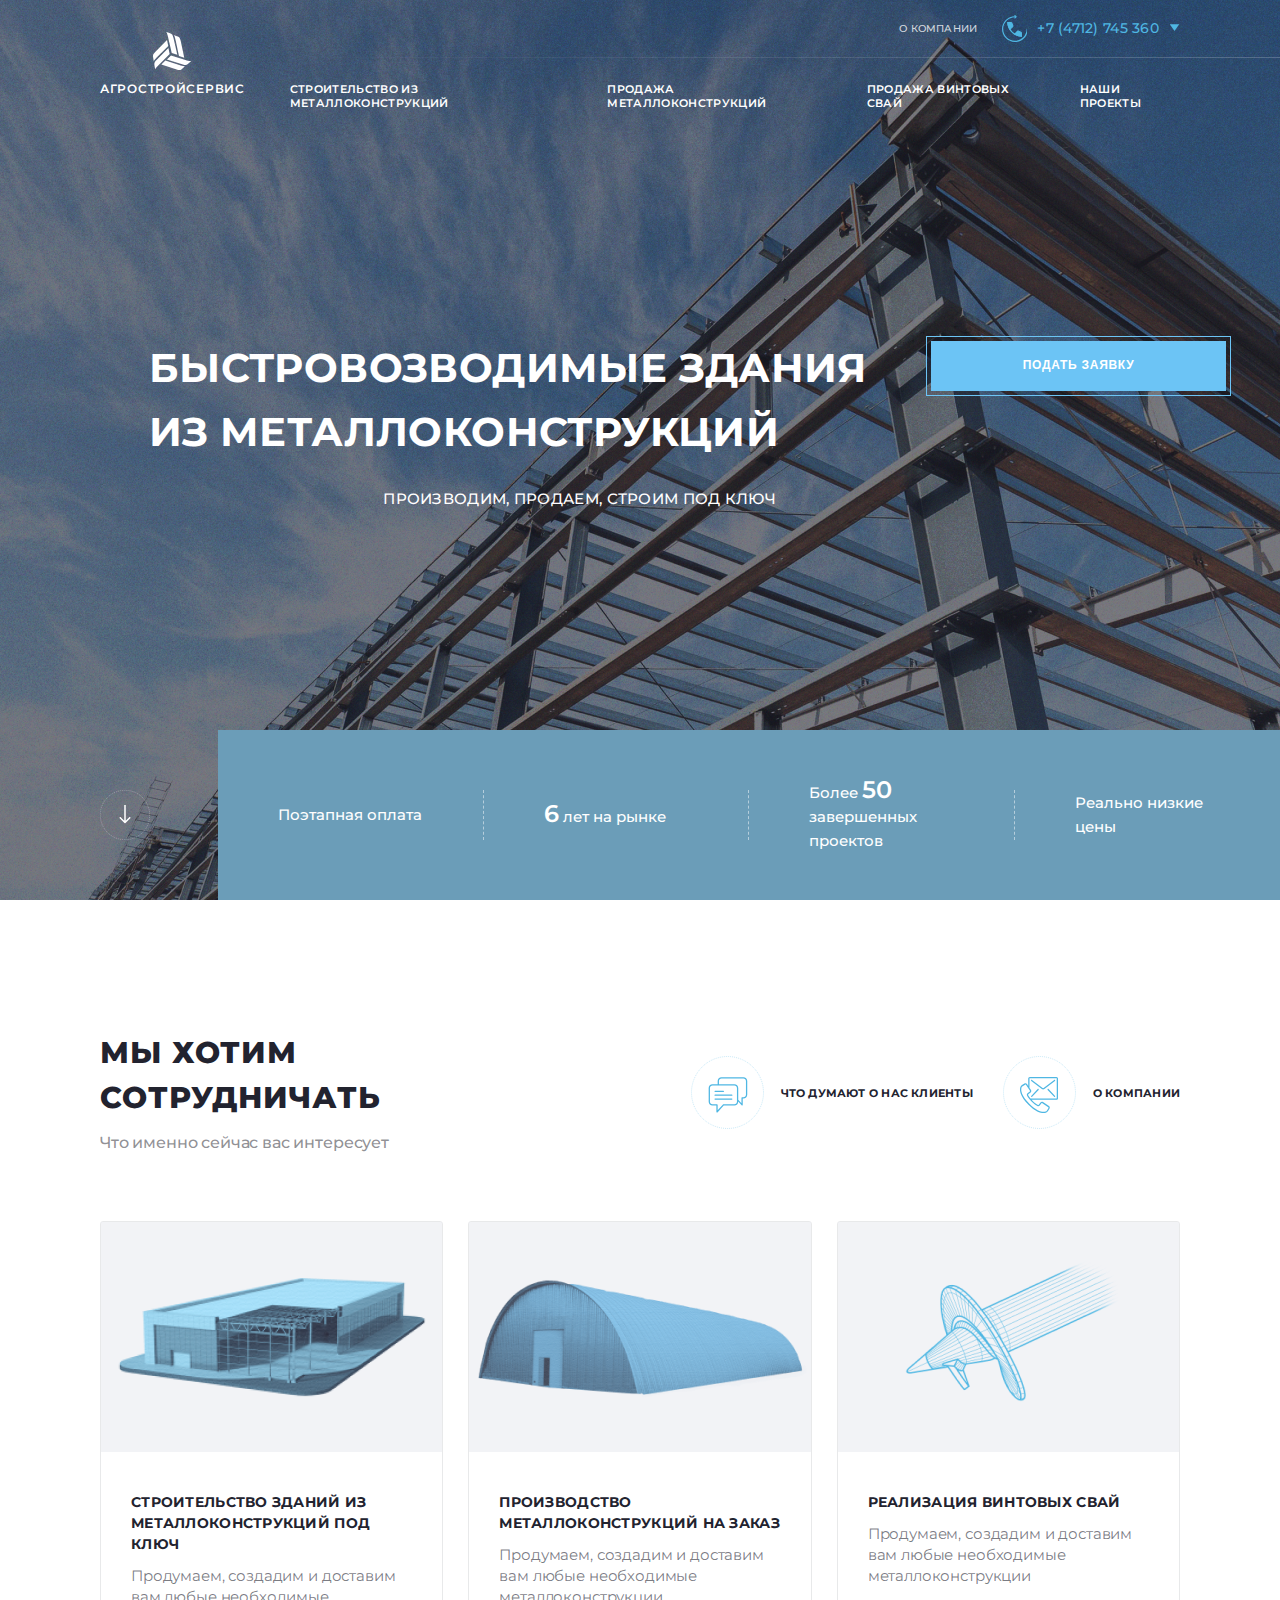
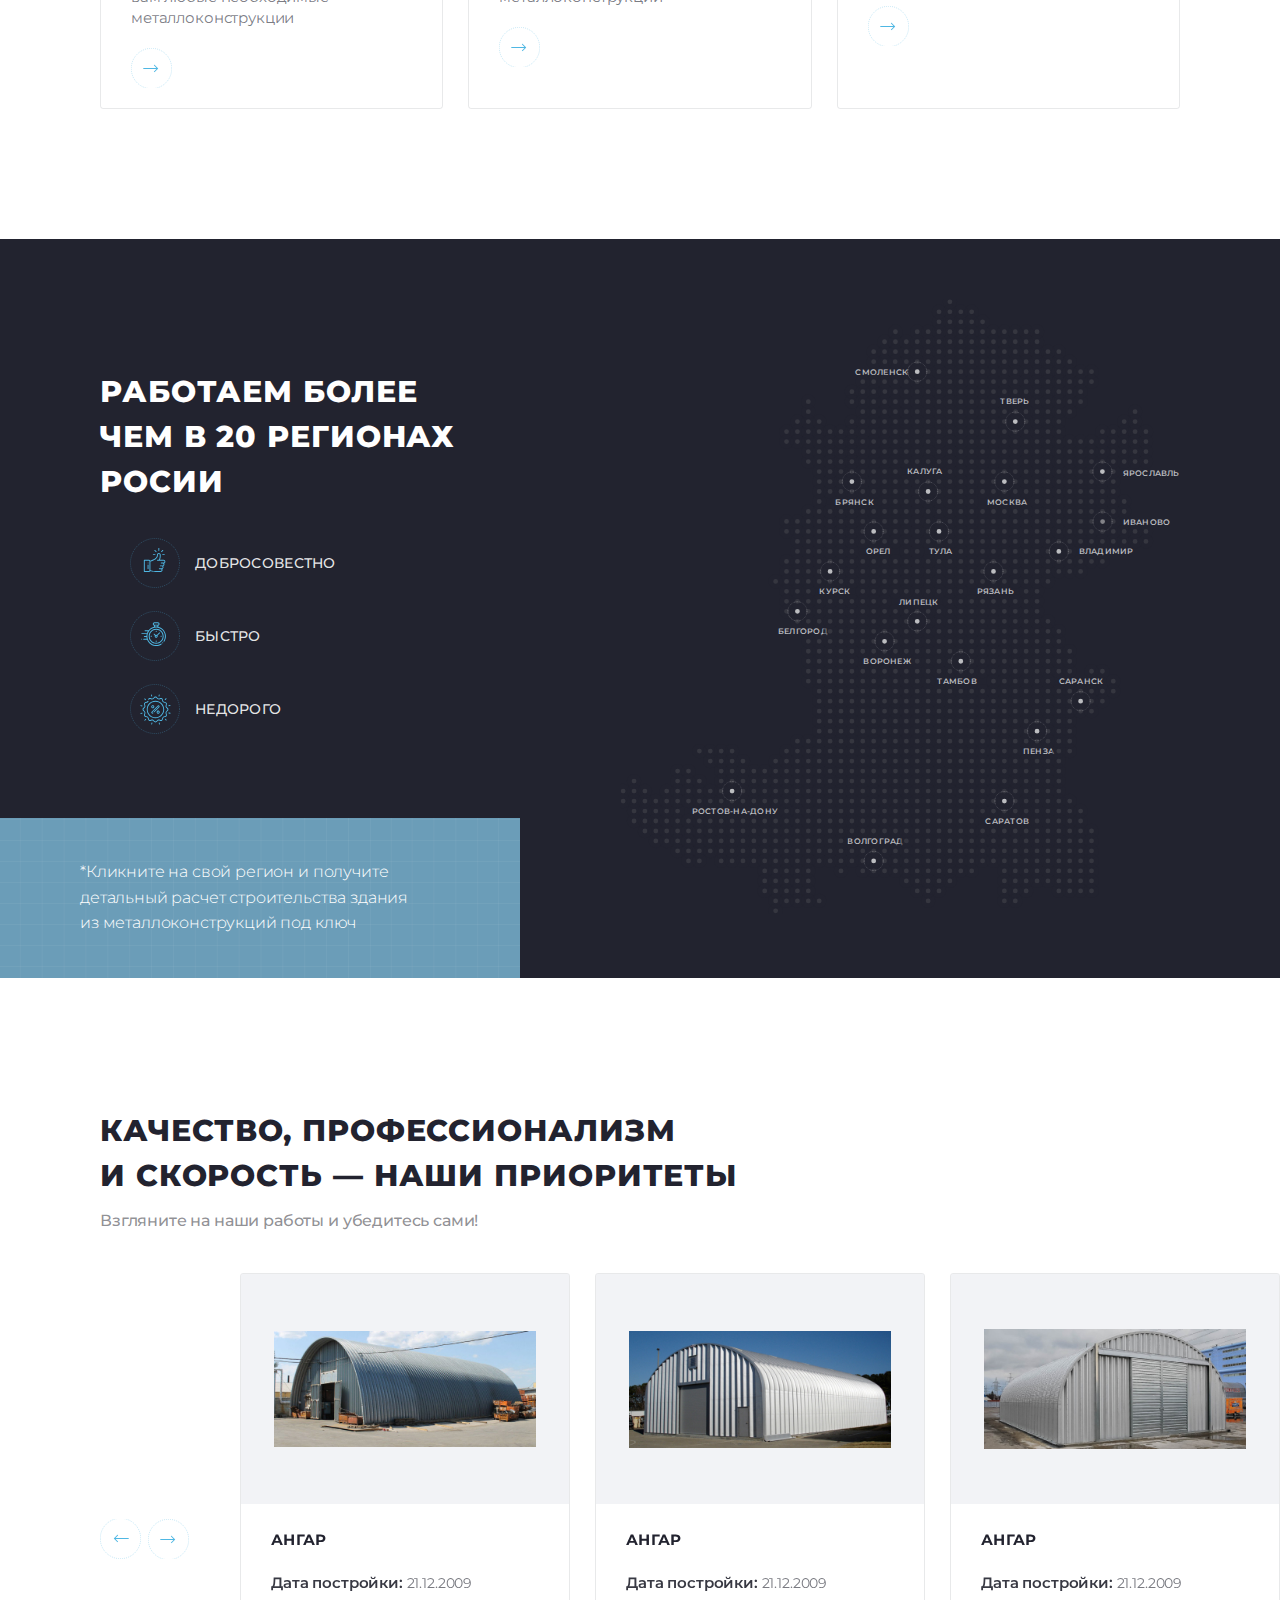
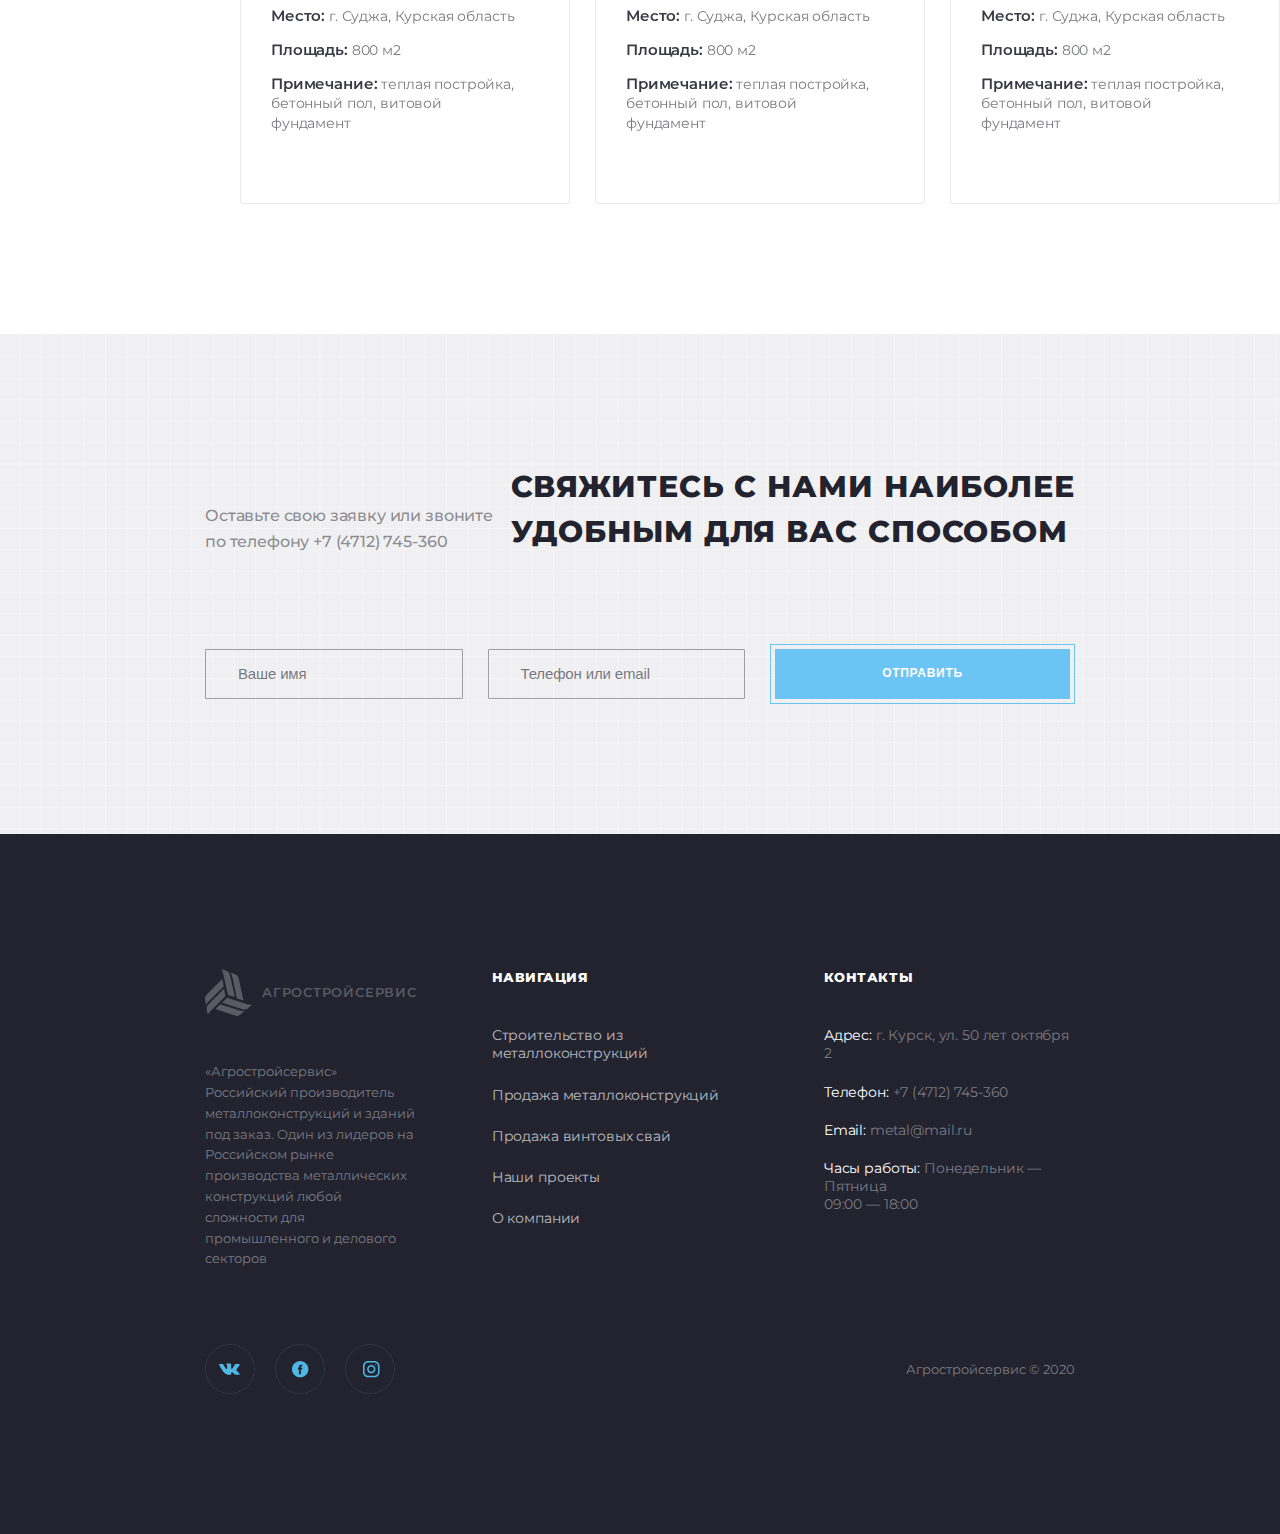
==== commit 6a1d6671: "calculator integration" ====
--- a/index.html
+++ b/index.html
@@ -1,5 +1,6 @@
 <!DOCTYPE html>
 <html lang="ru">
+
 <head>
   <meta charset="UTF-8">
   <meta name="viewport" content="width=device-width, initial-scale=1.0">
@@ -8,20 +9,23 @@
   <link rel="stylesheet" href="css/style.css">
   <link rel="stylesheet" href="css/owl.carousel.min.css">
   <link rel="stylesheet" href="css/owl.theme.default.min.css">
+  <link rel="stylesheet" href="css/rangeslider.css">
   <script src="js/jquery.min.js"></script>
   <script src="js/owl.carousel.js"></script>
-  
+  <script src="js/rangeslider.min.js"></script>
+
 </head>
+
 <body>
-  <div class="page page--first">
+  <section class="section section--first">
     <header class="header">
-      <div class="header__logo logo">
+      <div class="logo">
         <img src="images/logo--white.svg" class="logo__image" alt="logo" title="logo">
         <div class="logo__text">
           Агростройсервис
         </div>
       </div>
-  
+
       <nav class="header__nav nav-top">
         <div class="nav-top__contact contact">
           <a href="" class="contact__about-company">
@@ -38,7 +42,7 @@
           <a class="menu__item link-hover" href="#">Наши проекты</a>
         </div>
       </nav>
-  
+
     </header>
 
     <div class="headline">
@@ -54,7 +58,7 @@
       <div class="button-block">
         <button class="button" name="submit_application">ПОДАТЬ ЗАЯВКУ</button>
       </div>
-      
+
     </div>
 
     <div class="advantages-block">
@@ -83,21 +87,21 @@
           </div>
         </div>
       </div>
-    </div> 
-  </div>
-
-  <div class="page page--second">
-    <header class="page-header">
-      <div class="page-header__text">
-        <div class="page__title">
+    </div>
+  </section>
+
+  <div class="section section--second">
+    <header class="section-header">
+      <div class="section-header__text">
+        <div class="section__title">
           Мы хотим<br>
           сотрудничать
         </div>
-        <div class="page__subtitle">
+        <div class="section__subtitle">
           Что именно сейчас вас интересует
         </div>
       </div>
-      <div class="page-header__links header-links">
+      <div class="section-header__links header-links">
         <div class="header-link__elem">
           Что думают о нас клиенты
         </div>
@@ -105,13 +109,14 @@
           О компании
         </div>
       </div>
-      
+
     </header>
 
-    <section class="page-content">
+    <section class="section-content">
       <div class="content-elem">
         <div class="content-elem__image">
-          <img src="images/image--construction-of_buildings.png" alt="Строительство зданий из металлоконструкций под ключ">
+          <img src="images/image--construction-of_buildings.png"
+            alt="Строительство зданий из металлоконструкций под ключ">
         </div>
         <div class="content-elem__text elem-text">
           <div class="elem-text__title">
@@ -159,1721 +164,2400 @@
       </div>
     </section>
   </div>
-  
-  <div class="page page--third">
-    <div class="page-column">
-      <header class="page-header page-header--column page-header--padding">
-        <div class="page-header__text">
-          <div class="page__title page__title--white">
-            Работаем более<br>
-            чем в 20 регионах<br>
-            Росии
-          </div>
-        </div>
-        <div class="page-column__content column-content">
-          <div class="column-content__elem">
-            добросовестно
-          </div>
-          <div class="column-content__elem">
-            быстро
-          </div>
-          <div class="column-content__elem">
-            недорого
-          </div>
-        </div>
-      </header>
-      
-      <div class="page-column__footer">
-        *Кликните на свой регион и получите детальный расчет строительства здания из металлоконструкций под ключ
+
+  <section class="section section--form-calculator">
+		<div class="step" id="step-map">
+			<div class="section-column">
+				<header class="section-header section-header--column section-header--padding">
+					<div class="section-header__text">
+						<div class="section__title section__title--white">
+							Работаем более<br>
+							чем в 20 регионах<br>
+							Росии
+						</div>
+					</div>
+					<div class="section-column__content column-content">
+						<div class="column-content__elem">
+							добросовестно
+						</div>
+						<div class="column-content__elem">
+							быстро
+						</div>
+						<div class="column-content__elem">
+							недорого
+						</div>
+					</div>
+				</header>
+
+				<div class="section-column__footer">
+					*Кликните на свой регион и получите детальный расчет строительства здания из металлоконструкций под
+					ключ
+				</div>
+			</div>
+
+			<div class="section-column section-column--map tabs">
+				<div class="map-block map-block--dark">
+					<svg viewBox="0 0 702 771" class="map" fill="none" xmlns="http://www.w3.org/2000/svg">
+						<g data-check="Rostov" class="map__Rostov inputChecked region">
+							<circle class="region__marker" cx="140.488" cy="616.834" r="12" />
+							<circle class="region__point" cx="140.488" cy="616.834" r="6" />
+							<text x="90" y="646" class="region__town">Ростов-на-Дону</text>
+							<circle cx="99.5234" cy="566.768" r="6" />
+							<circle cx="113.178" cy="566.768" r="6" />
+							<circle cx="126.832" cy="566.768" r="6" />
+							<circle cx="140.488" cy="566.768" r="6" />
+							<circle cx="208.76" cy="566.768" r="6" />
+							<circle cx="222.414" cy="566.768" r="6" />
+							<circle cx="236.068" cy="566.768" r="6" />
+							<circle cx="249.723" cy="566.768" r="6" />
+							<circle cx="263.379" cy="566.768" r="6" />
+							<circle cx="277.033" cy="566.768" r="6" />
+							<circle cx="290.688" cy="566.768" r="6" />
+							<circle cx="222.414" cy="554.251" r="6" />
+							<circle cx="236.068" cy="554.251" r="6" />
+							<circle cx="249.723" cy="554.251" r="6" />
+							<circle cx="72.2148" cy="591.801" r="6" />
+							<circle cx="85.8672" cy="591.801" r="6" />
+							<circle cx="126.832" cy="591.801" r="6" />
+							<circle cx="140.488" cy="591.801" r="6" />
+							<circle cx="154.141" cy="591.801" r="6" />
+							<circle cx="167.797" cy="591.801" r="6" />
+							<circle cx="181.451" cy="591.801" r="6" />
+							<circle cx="195.105" cy="591.801" r="6" />
+							<circle cx="208.76" cy="591.801" r="6" />
+							<circle cx="222.414" cy="591.801" r="6" />
+							<circle cx="236.068" cy="591.801" r="6" />
+							<circle cx="249.723" cy="591.801" r="6" />
+							<circle cx="263.379" cy="591.801" r="6" />
+							<circle cx="277.033" cy="591.801" r="6" />
+							<circle cx="290.688" cy="591.801" r="6" />
+							<circle cx="113.178" cy="579.284" r="6" />
+							<circle cx="126.832" cy="579.284" r="6" />
+							<circle cx="140.488" cy="579.284" r="6" />
+							<circle cx="154.141" cy="579.284" r="6" />
+							<circle cx="195.105" cy="579.284" r="6" />
+							<circle cx="208.76" cy="579.284" r="6" />
+							<circle cx="222.414" cy="579.284" r="6" />
+							<circle cx="236.068" cy="579.284" r="6" />
+							<circle cx="249.723" cy="579.284" r="6" />
+							<circle cx="263.379" cy="579.284" r="6" />
+							<circle cx="277.033" cy="579.284" r="6" />
+							<circle cx="290.688" cy="579.284" r="6" />
+							<circle cx="17.5957" cy="604.318" r="6" />
+							<circle cx="72.2148" cy="604.318" r="6" />
+							<circle cx="85.8672" cy="604.318" r="6" />
+							<circle cx="99.5234" cy="604.318" r="6" />
+							<circle cx="126.832" cy="604.318" r="6" />
+							<circle cx="140.488" cy="604.318" r="6" />
+							<circle cx="154.141" cy="604.318" r="6" />
+							<circle cx="167.797" cy="604.318" r="6" />
+							<circle cx="181.451" cy="604.318" r="6" />
+							<circle cx="195.105" cy="604.318" r="6" />
+							<circle cx="208.76" cy="604.318" r="6" />
+							<circle cx="222.414" cy="604.318" r="6" />
+							<circle cx="236.068" cy="604.318" r="6" />
+							<circle cx="249.723" cy="604.318" r="6" />
+							<circle cx="263.379" cy="604.318" r="6" />
+							<circle cx="277.033" cy="604.318" r="6" />
+							<circle cx="3.94141" cy="616.834" r="6" />
+							<circle cx="17.5957" cy="616.834" r="6" />
+							<circle cx="31.25" cy="616.834" r="6" />
+							<circle cx="58.5586" cy="616.834" r="6" />
+							<circle cx="72.2148" cy="616.834" r="6" />
+							<circle cx="85.8672" cy="616.834" r="6" />
+							<circle cx="99.5234" cy="616.834" r="6" />
+							<circle cx="113.178" cy="616.834" r="6" />
+							<circle cx="126.832" cy="616.834" r="6" />
+							<circle cx="154.141" cy="616.834" r="6" />
+							<circle cx="167.797" cy="616.834" r="6" />
+							<circle cx="181.451" cy="616.834" r="6" />
+							<circle cx="195.105" cy="616.834" r="6" />
+							<circle cx="208.76" cy="616.834" r="6" />
+							<circle cx="222.414" cy="616.834" r="6" />
+							<circle cx="236.068" cy="616.834" r="6" />
+							<circle cx="249.723" cy="616.834" r="6" />
+							<circle cx="263.379" cy="616.834" r="6" />
+							<circle cx="277.033" cy="616.834" r="6" />
+							<circle cx="17.5957" cy="641.868" r="6" />
+							<circle cx="31.25" cy="641.868" r="6" />
+							<circle cx="44.9062" cy="641.868" r="6" />
+							<circle cx="58.5586" cy="641.868" r="6" />
+							<circle cx="72.2148" cy="641.868" r="6" />
+							<circle cx="208.76" cy="641.868" r="6" />
+							<circle cx="222.414" cy="641.868" r="6" />
+							<circle cx="236.068" cy="641.868" r="6" />
+							<circle cx="249.723" cy="641.868" r="6" />
+							<circle cx="263.379" cy="641.868" r="6" />
+							<circle cx="277.033" cy="641.868" r="6" />
+							<circle cx="3.94141" cy="629.351" r="6" />
+							<circle cx="17.5957" cy="629.351" r="6" />
+							<circle cx="31.25" cy="629.351" r="6" />
+							<circle cx="44.9062" cy="629.351" r="6" />
+							<circle cx="58.5586" cy="629.351" r="6" />
+							<circle cx="72.2148" cy="629.351" r="6" />
+							<circle cx="85.8672" cy="629.351" r="6" />
+							<circle cx="99.5234" cy="629.351" r="6" />
+							<circle cx="113.178" cy="629.351" r="6" />
+							<circle cx="126.832" cy="629.351" r="6" />
+							<circle cx="140.488" cy="629.351" r="6" />
+							<circle cx="154.141" cy="629.351" r="6" />
+							<circle cx="167.797" cy="629.351" r="6" />
+							<circle cx="181.451" cy="629.351" r="6" />
+							<circle cx="195.105" cy="629.351" r="6" />
+							<circle cx="208.76" cy="629.351" r="6" />
+							<circle cx="222.414" cy="629.351" r="6" />
+							<circle cx="236.068" cy="629.351" r="6" />
+							<circle cx="249.723" cy="629.351" r="6" />
+							<circle cx="263.379" cy="629.351" r="6" />
+							<circle cx="277.033" cy="629.351" r="6" />
+							<circle cx="31.25" cy="666.901" r="6" />
+							<circle cx="44.9062" cy="666.901" r="6" />
+							<circle cx="58.5586" cy="666.901" r="6" />
+							<circle cx="72.2148" cy="666.901" r="6" />
+							<circle cx="85.8672" cy="666.901" r="6" />
+							<circle cx="99.5234" cy="666.901" r="6" />
+							<circle cx="113.178" cy="666.901" r="6" />
+							<circle cx="126.832" cy="666.901" r="6" />
+							<circle cx="140.488" cy="666.901" r="6" />
+							<circle cx="154.141" cy="666.901" r="6" />
+							<circle cx="167.797" cy="666.901" r="6" />
+							<circle cx="181.451" cy="666.901" r="6" />
+							<circle cx="195.105" cy="666.901" r="6" />
+							<circle cx="208.76" cy="666.901" r="6" />
+							<circle cx="222.414" cy="666.901" r="6" />
+							<circle cx="17.5957" cy="654.384" r="6" />
+							<circle cx="31.25" cy="654.384" r="6" />
+							<circle cx="44.9062" cy="654.384" r="6" />
+							<circle cx="58.5586" cy="654.384" r="6" />
+							<circle cx="72.2148" cy="654.384" r="6" />
+							<circle cx="85.8672" cy="654.384" r="6" />
+							<circle cx="99.5234" cy="654.384" r="6" />
+							<circle cx="113.178" cy="654.384" r="6" />
+							<circle cx="126.832" cy="654.384" r="6" />
+							<circle cx="140.488" cy="654.384" r="6" />
+							<circle cx="154.141" cy="654.384" r="6" />
+							<circle cx="167.797" cy="654.384" r="6" />
+							<circle cx="181.451" cy="654.384" r="6" />
+							<circle cx="195.105" cy="654.384" r="6" />
+							<circle cx="208.76" cy="654.384" r="6" />
+							<circle cx="222.414" cy="654.384" r="6" />
+							<circle cx="72.2148" cy="691.935" r="6" />
+							<circle cx="85.8672" cy="691.935" r="6" />
+							<circle cx="99.5234" cy="691.935" r="6" />
+							<circle cx="113.178" cy="691.935" r="6" />
+							<circle cx="126.832" cy="691.935" r="6" />
+							<circle cx="140.488" cy="691.935" r="6" />
+							<circle cx="154.141" cy="691.935" r="6" />
+							<circle cx="167.797" cy="691.935" r="6" />
+							<circle cx="181.451" cy="691.935" r="6" />
+							<circle cx="195.105" cy="691.935" r="6" />
+							<circle cx="208.76" cy="691.935" r="6" />
+							<circle cx="44.9062" cy="679.418" r="6" />
+							<circle cx="58.5586" cy="679.418" r="6" />
+							<circle cx="72.2148" cy="679.418" r="6" />
+							<circle cx="85.8672" cy="679.418" r="6" />
+							<circle cx="99.5234" cy="679.418" r="6" />
+							<circle cx="113.178" cy="679.418" r="6" />
+							<circle cx="126.832" cy="679.418" r="6" />
+							<circle cx="140.488" cy="679.418" r="6" />
+							<circle cx="154.141" cy="679.418" r="6" />
+							<circle cx="167.797" cy="679.418" r="6" />
+							<circle cx="181.451" cy="679.418" r="6" />
+							<circle cx="195.105" cy="679.418" r="6" />
+							<circle cx="208.76" cy="679.418" r="6" />
+							<circle cx="181.451" cy="716.968" r="6" />
+							<circle cx="195.105" cy="716.968" r="6" />
+							<circle cx="208.76" cy="716.968" r="6" />
+							<circle cx="222.414" cy="716.968" r="6" />
+							<circle cx="85.8672" cy="704.451" r="6" />
+							<circle cx="99.5234" cy="704.451" r="6" />
+							<circle cx="126.832" cy="704.451" r="6" />
+							<circle cx="140.488" cy="704.451" r="6" />
+							<circle cx="154.141" cy="704.451" r="6" />
+							<circle cx="167.797" cy="704.451" r="6" />
+							<circle cx="181.451" cy="704.451" r="6" />
+							<circle cx="195.105" cy="704.451" r="6" />
+							<circle cx="208.76" cy="704.451" r="6" />
+							<circle cx="222.414" cy="704.451" r="6" />
+							<circle cx="181.451" cy="742.001" r="6" />
+							<circle cx="195.105" cy="742.001" r="6" />
+							<circle cx="208.76" cy="742.001" r="6" />
+							<circle cx="222.414" cy="742.001" r="6" />
+							<circle cx="236.068" cy="742.001" r="6" />
+							<circle cx="181.451" cy="729.485" r="6" />
+							<circle cx="195.105" cy="729.485" r="6" />
+							<circle cx="208.76" cy="729.485" r="6" />
+							<circle cx="222.414" cy="729.485" r="6" />
+							<circle cx="236.068" cy="729.485" r="6" />
+							<circle cx="195.105" cy="767.035" r="6" />
+							<circle cx="195.105" cy="754.518" r="6" />
+							<circle cx="208.76" cy="754.518" r="6" />
+							<circle cx="222.414" cy="754.518" r="6" />
+							<circle cx="236.068" cy="754.518" r="6" />
+							<circle cx="249.723" cy="754.518" r="6" />
+						</g>
+						<g data-check="Volgograd" class="map__Volgograd inputChecked region">
+							<circle class="region__marker" cx="317.996" cy="704.451" r="12" />
+							<circle class="region__point" cx="317.996" cy="704.451" r="6" />
+							<text x="285" y="683" class="region__town">Волгоград</text>
+							<circle cx="345.305" cy="541.734" r="6" />
+							<circle cx="358.961" cy="541.734" r="6" />
+							<circle cx="372.613" cy="541.734" r="6" />
+							<circle cx="386.27" cy="541.734" r="6" />
+							<circle cx="304.342" cy="566.768" r="6" />
+							<circle cx="317.996" cy="566.768" r="6" />
+							<circle cx="331.65" cy="566.768" r="6" />
+							<circle cx="345.305" cy="566.768" r="6" />
+							<circle cx="358.961" cy="566.768" r="6" />
+							<circle cx="372.613" cy="566.768" r="6" />
+							<circle cx="386.27" cy="566.768" r="6" />
+							<circle cx="331.65" cy="554.251" r="6" />
+							<circle cx="345.305" cy="554.251" r="6" />
+							<circle cx="358.961" cy="554.251" r="6" />
+							<circle cx="372.613" cy="554.251" r="6" />
+							<circle cx="386.27" cy="554.251" r="6" />
+							<circle cx="399.924" cy="591.801" r="6" />
+							<circle cx="304.342" cy="591.801" r="6" />
+							<circle cx="317.996" cy="591.801" r="6" />
+							<circle cx="331.65" cy="591.801" r="6" />
+							<circle cx="345.305" cy="591.801" r="6" />
+							<circle cx="358.961" cy="591.801" r="6" />
+							<circle cx="372.613" cy="591.801" r="6" />
+							<circle cx="386.27" cy="591.801" r="6" />
+							<circle cx="304.342" cy="579.284" r="6" />
+							<circle cx="317.996" cy="579.284" r="6" />
+							<circle cx="331.65" cy="579.284" r="6" />
+							<circle cx="345.305" cy="579.284" r="6" />
+							<circle cx="358.961" cy="579.284" r="6" />
+							<circle cx="372.613" cy="579.284" r="6" />
+							<circle cx="386.27" cy="579.284" r="6" />
+							<circle cx="399.924" cy="604.318" r="6" />
+							<circle cx="413.578" cy="604.318" r="6" />
+							<circle cx="290.688" cy="604.318" r="6" />
+							<circle cx="304.342" cy="604.318" r="6" />
+							<circle cx="317.996" cy="604.318" r="6" />
+							<circle cx="331.65" cy="604.318" r="6" />
+							<circle cx="345.305" cy="604.318" r="6" />
+							<circle cx="358.961" cy="604.318" r="6" />
+							<circle cx="372.613" cy="604.318" r="6" />
+							<circle cx="386.27" cy="604.318" r="6" />
+							<circle cx="399.924" cy="616.834" r="6" />
+							<circle cx="413.578" cy="616.834" r="6" />
+							<circle cx="290.688" cy="616.834" r="6" />
+							<circle cx="304.342" cy="616.834" r="6" />
+							<circle cx="317.996" cy="616.834" r="6" />
+							<circle cx="331.65" cy="616.834" r="6" />
+							<circle cx="345.305" cy="616.834" r="6" />
+							<circle cx="358.961" cy="616.834" r="6" />
+							<circle cx="372.613" cy="616.834" r="6" />
+							<circle cx="386.27" cy="616.834" r="6" />
+							<circle cx="399.924" cy="641.868" r="6" />
+							<circle cx="413.578" cy="641.868" r="6" />
+							<circle cx="290.688" cy="641.868" r="6" />
+							<circle cx="304.342" cy="641.868" r="6" />
+							<circle cx="317.996" cy="641.868" r="6" />
+							<circle cx="331.65" cy="641.868" r="6" />
+							<circle cx="345.305" cy="641.868" r="6" />
+							<circle cx="358.961" cy="641.868" r="6" />
+							<circle cx="372.613" cy="641.868" r="6" />
+							<circle cx="386.27" cy="641.868" r="6" />
+							<circle cx="399.924" cy="629.351" r="6" />
+							<circle cx="413.578" cy="629.351" r="6" />
+							<circle cx="290.688" cy="629.351" r="6" />
+							<circle cx="304.342" cy="629.351" r="6" />
+							<circle cx="317.996" cy="629.351" r="6" />
+							<circle cx="331.65" cy="629.351" r="6" />
+							<circle cx="345.305" cy="629.351" r="6" />
+							<circle cx="358.961" cy="629.351" r="6" />
+							<circle cx="372.613" cy="629.351" r="6" />
+							<circle cx="386.27" cy="629.351" r="6" />
+							<circle cx="399.924" cy="666.901" r="6" />
+							<circle cx="413.578" cy="666.901" r="6" />
+							<circle cx="236.068" cy="666.901" r="6" />
+							<circle cx="249.723" cy="666.901" r="6" />
+							<circle cx="263.379" cy="666.901" r="6" />
+							<circle cx="277.033" cy="666.901" r="6" />
+							<circle cx="290.688" cy="666.901" r="6" />
+							<circle cx="304.342" cy="666.901" r="6" />
+							<circle cx="317.996" cy="666.901" r="6" />
+							<circle cx="331.65" cy="666.901" r="6" />
+							<circle cx="345.305" cy="666.901" r="6" />
+							<circle cx="358.961" cy="666.901" r="6" />
+							<circle cx="372.613" cy="666.901" r="6" />
+							<circle cx="386.27" cy="666.901" r="6" />
+							<circle cx="399.924" cy="654.384" r="6" />
+							<circle cx="413.578" cy="654.384" r="6" />
+							<circle cx="236.068" cy="654.384" r="6" />
+							<circle cx="249.723" cy="654.384" r="6" />
+							<circle cx="263.379" cy="654.384" r="6" />
+							<circle cx="277.033" cy="654.384" r="6" />
+							<circle cx="290.688" cy="654.384" r="6" />
+							<circle cx="304.342" cy="654.384" r="6" />
+							<circle cx="317.996" cy="654.384" r="6" />
+							<circle cx="331.65" cy="654.384" r="6" />
+							<circle cx="345.305" cy="654.384" r="6" />
+							<circle cx="358.961" cy="654.384" r="6" />
+							<circle cx="372.613" cy="654.384" r="6" />
+							<circle cx="386.27" cy="654.384" r="6" />
+							<circle cx="399.924" cy="691.935" r="6" />
+							<circle cx="413.578" cy="691.935" r="6" />
+							<circle cx="427.234" cy="691.935" r="6" />
+							<circle cx="222.414" cy="691.935" r="6" />
+							<circle cx="236.068" cy="691.935" r="6" />
+							<circle cx="249.723" cy="691.935" r="6" />
+							<circle cx="263.379" cy="691.935" r="6" />
+							<circle cx="277.033" cy="691.935" r="6" />
+							<circle cx="290.688" cy="691.935" r="6" />
+							<circle cx="304.342" cy="691.935" r="6" />
+							<circle cx="317.996" cy="691.935" r="6" />
+							<circle cx="331.65" cy="691.935" r="6" />
+							<circle cx="345.305" cy="691.935" r="6" />
+							<circle cx="358.961" cy="691.935" r="6" />
+							<circle cx="372.613" cy="691.935" r="6" />
+							<circle cx="386.27" cy="691.935" r="6" />
+							<circle cx="399.924" cy="679.418" r="6" />
+							<circle cx="413.578" cy="679.418" r="6" />
+							<circle cx="222.414" cy="679.418" r="6" />
+							<circle cx="236.068" cy="679.418" r="6" />
+							<circle cx="249.723" cy="679.418" r="6" />
+							<circle cx="263.379" cy="679.418" r="6" />
+							<circle cx="277.033" cy="679.418" r="6" />
+							<circle cx="358.961" cy="679.418" r="6" />
+							<circle cx="372.613" cy="679.418" r="6" />
+							<circle cx="386.27" cy="679.418" r="6" />
+							<circle cx="399.924" cy="716.968" r="6" />
+							<circle cx="413.578" cy="716.968" r="6" />
+							<circle cx="427.234" cy="716.968" r="6" />
+							<circle cx="440.887" cy="716.968" r="6" />
+							<circle cx="236.068" cy="716.968" r="6" />
+							<circle cx="277.033" cy="716.968" r="6" />
+							<circle cx="304.342" cy="716.968" r="6" />
+							<circle cx="317.996" cy="716.968" r="6" />
+							<circle cx="331.65" cy="716.968" r="6" />
+							<circle cx="345.305" cy="716.968" r="6" />
+							<circle cx="358.961" cy="716.968" r="6" />
+							<circle cx="372.613" cy="716.968" r="6" />
+							<circle cx="386.27" cy="716.968" r="6" />
+							<circle cx="399.924" cy="704.451" r="6" />
+							<circle cx="413.578" cy="704.451" r="6" />
+							<circle cx="427.234" cy="704.451" r="6" />
+							<circle cx="236.068" cy="704.451" r="6" />
+							<circle cx="249.723" cy="704.451" r="6" />
+							<circle cx="263.379" cy="704.451" r="6" />
+							<circle cx="277.033" cy="704.451" r="6" />
+							<circle cx="290.688" cy="704.451" r="6" />
+							<circle cx="304.342" cy="704.451" r="6" />
+							<circle cx="331.65" cy="704.451" r="6" />
+							<circle cx="345.305" cy="704.451" r="6" />
+							<circle cx="358.961" cy="704.451" r="6" />
+							<circle cx="372.613" cy="704.451" r="6" />
+							<circle cx="386.27" cy="704.451" r="6" />
+							<circle cx="399.924" cy="742.001" r="6" />
+							<circle cx="372.613" cy="742.001" r="6" />
+							<circle cx="386.27" cy="742.001" r="6" />
+							<circle cx="399.924" cy="729.485" r="6" />
+							<circle cx="413.578" cy="729.485" r="6" />
+							<circle cx="358.961" cy="729.485" r="6" />
+							<circle cx="372.613" cy="729.485" r="6" />
+							<circle cx="386.27" cy="729.485" r="6" />
+							<circle cx="386.27" cy="754.518" r="6" />
+						</g>
+						<g data-check="Orel" class="map__Orel region inputChecked">
+							<circle class="region__marker" cx="317.996" cy="291.4" r="12" />
+							<circle class="region__point" cx="317.996" cy="291.4" r="6" />
+							<text x="308" y="320" class="region__town">Орел</text>
+							<circle cx="290.688" cy="341.467" r="6" />
+							<circle cx="304.342" cy="341.467" r="6" />
+							<circle cx="317.996" cy="341.467" r="6" />
+							<circle cx="331.65" cy="341.467" r="6" />
+							<circle cx="345.305" cy="341.467" r="6" />
+							<circle cx="358.961" cy="341.467" r="6" />
+							<circle cx="290.688" cy="328.95" r="6" />
+							<circle cx="304.342" cy="328.95" r="6" />
+							<circle cx="317.996" cy="328.95" r="6" />
+							<circle cx="331.65" cy="328.95" r="6" />
+							<circle cx="345.305" cy="328.95" r="6" />
+							<circle cx="358.961" cy="328.95" r="6" />
+							<circle cx="304.342" cy="366.5" r="6" />
+							<circle cx="317.996" cy="366.5" r="6" />
+							<circle cx="331.65" cy="366.5" r="6" />
+							<circle cx="304.342" cy="353.984" r="6" />
+							<circle cx="317.996" cy="353.984" r="6" />
+							<circle cx="331.65" cy="353.984" r="6" />
+							<circle cx="304.342" cy="266.367" r="6" />
+							<circle cx="317.996" cy="266.367" r="6" />
+							<circle cx="331.65" cy="266.367" r="6" />
+							<circle cx="345.305" cy="266.367" r="6" />
+							<circle cx="277.033" cy="291.4" r="6" />
+							<circle cx="290.688" cy="291.4" r="6" />
+							<circle cx="304.342" cy="291.4" r="6" />
+							<circle cx="331.65" cy="291.4" r="6" />
+							<circle cx="345.305" cy="291.4" r="6" />
+							<circle cx="277.033" cy="278.884" r="6" />
+							<circle cx="290.688" cy="278.884" r="6" />
+							<circle cx="304.342" cy="278.884" r="6" />
+							<circle cx="317.996" cy="278.884" r="6" />
+							<circle cx="331.65" cy="278.884" r="6" />
+							<circle cx="345.305" cy="278.884" r="6" />
+							<circle cx="290.688" cy="316.434" r="6" />
+							<circle cx="358.961" cy="316.434" r="6" />
+							<circle cx="277.033" cy="303.917" r="6" />
+							<circle cx="290.688" cy="303.917" r="6" />
+							<circle cx="304.342" cy="303.917" r="6" />
+							<circle cx="317.996" cy="303.917" r="6" />
+							<circle cx="331.65" cy="303.917" r="6" />
+							<circle cx="345.305" cy="303.917" r="6" />
+						</g>
+						<g data-check="Saratov" class="map__Saratov region inputChecked">
+							<circle class="region__marker" cx="481.852" cy="629.351" r="12" />
+							<circle class="region__point" cx="481.852" cy="629.351" r="6" />
+							<text x="458" y="658" class="region__town">Саратов</text>
+							<circle cx="399.924" cy="541.734" r="6" />
+							<circle cx="413.578" cy="541.734" r="6" />
+							<circle cx="427.234" cy="541.734" r="6" />
+							<circle cx="440.887" cy="541.734" r="6" />
+							<circle cx="454.543" cy="541.734" r="6" />
+							<circle cx="413.578" cy="529.218" r="6" />
+							<circle cx="427.234" cy="529.218" r="6" />
+							<circle cx="440.887" cy="529.218" r="6" />
+							<circle cx="399.924" cy="566.768" r="6" />
+							<circle cx="413.578" cy="566.768" r="6" />
+							<circle cx="427.234" cy="566.768" r="6" />
+							<circle cx="440.887" cy="566.768" r="6" />
+							<circle cx="454.543" cy="566.768" r="6" />
+							<circle cx="468.197" cy="566.768" r="6" />
+							<circle cx="399.924" cy="554.251" r="6" />
+							<circle cx="413.578" cy="554.251" r="6" />
+							<circle cx="427.234" cy="554.251" r="6" />
+							<circle cx="440.887" cy="554.251" r="6" />
+							<circle cx="454.543" cy="554.251" r="6" />
+							<circle cx="413.578" cy="591.801" r="6" />
+							<circle cx="427.234" cy="591.801" r="6" />
+							<circle cx="440.887" cy="591.801" r="6" />
+							<circle cx="454.543" cy="591.801" r="6" />
+							<circle cx="468.197" cy="591.801" r="6" />
+							<circle cx="481.852" cy="591.801" r="6" />
+							<circle cx="495.506" cy="591.801" r="6" />
+							<circle cx="399.924" cy="579.284" r="6" />
+							<circle cx="413.578" cy="579.284" r="6" />
+							<circle cx="427.234" cy="579.284" r="6" />
+							<circle cx="440.887" cy="579.284" r="6" />
+							<circle cx="454.543" cy="579.284" r="6" />
+							<circle cx="468.197" cy="579.284" r="6" />
+							<circle cx="481.852" cy="579.284" r="6" />
+							<circle cx="427.234" cy="604.318" r="6" />
+							<circle cx="440.887" cy="604.318" r="6" />
+							<circle cx="454.543" cy="604.318" r="6" />
+							<circle cx="468.197" cy="604.318" r="6" />
+							<circle cx="481.852" cy="604.318" r="6" />
+							<circle cx="495.506" cy="604.318" r="6" />
+							<circle cx="509.16" cy="604.318" r="6" />
+							<circle cx="522.816" cy="604.318" r="6" />
+							<circle cx="427.234" cy="616.834" r="6" />
+							<circle cx="440.887" cy="616.834" r="6" />
+							<circle cx="454.543" cy="616.834" r="6" />
+							<circle cx="468.197" cy="616.834" r="6" />
+							<circle cx="481.852" cy="616.834" r="6" />
+							<circle cx="495.506" cy="616.834" r="6" />
+							<circle cx="509.16" cy="616.834" r="6" />
+							<circle cx="522.816" cy="616.834" r="6" />
+							<circle cx="536.469" cy="616.834" r="6" />
+							<circle cx="550.125" cy="616.834" r="6" />
+							<circle cx="427.234" cy="641.868" r="6" />
+							<circle cx="440.887" cy="641.868" r="6" />
+							<circle cx="454.543" cy="641.868" r="6" />
+							<circle cx="468.197" cy="641.868" r="6" />
+							<circle cx="481.852" cy="641.868" r="6" />
+							<circle cx="495.506" cy="641.868" r="6" />
+							<circle cx="509.16" cy="641.868" r="6" />
+							<circle cx="522.816" cy="641.868" r="6" />
+							<circle cx="536.469" cy="641.868" r="6" />
+							<circle cx="550.125" cy="641.868" r="6" />
+							<circle cx="563.779" cy="641.868" r="6" />
+							<circle cx="577.434" cy="641.868" r="6" />
+							<circle cx="427.234" cy="629.351" r="6" />
+							<circle cx="440.887" cy="629.351" r="6" />
+							<circle cx="454.543" cy="629.351" r="6" />
+							<circle cx="468.197" cy="629.351" r="6" />
+							<circle cx="495.506" cy="629.351" r="6" />
+							<circle cx="509.16" cy="629.351" r="6" />
+							<circle cx="522.816" cy="629.351" r="6" />
+							<circle cx="536.469" cy="629.351" r="6" />
+							<circle cx="550.125" cy="629.351" r="6" />
+							<circle cx="563.779" cy="629.351" r="6" />
+							<circle cx="427.234" cy="666.901" r="6" />
+							<circle cx="440.887" cy="666.901" r="6" />
+							<circle cx="454.543" cy="666.901" r="6" />
+							<circle cx="468.197" cy="666.901" r="6" />
+							<circle cx="481.852" cy="666.901" r="6" />
+							<circle cx="495.506" cy="666.901" r="6" />
+							<circle cx="509.16" cy="666.901" r="6" />
+							<circle cx="522.816" cy="666.901" r="6" />
+							<circle cx="536.469" cy="666.901" r="6" />
+							<circle cx="550.125" cy="666.901" r="6" />
+							<circle cx="563.779" cy="666.901" r="6" />
+							<circle cx="577.434" cy="666.901" r="6" />
+							<circle cx="591.088" cy="666.901" r="6" />
+							<circle cx="427.234" cy="654.384" r="6" />
+							<circle cx="440.887" cy="654.384" r="6" />
+							<circle cx="522.816" cy="654.384" r="6" />
+							<circle cx="536.469" cy="654.384" r="6" />
+							<circle cx="550.125" cy="654.384" r="6" />
+							<circle cx="563.779" cy="654.384" r="6" />
+							<circle cx="577.434" cy="654.384" r="6" />
+							<circle cx="440.887" cy="691.935" r="6" />
+							<circle cx="454.543" cy="691.935" r="6" />
+							<circle cx="468.197" cy="691.935" r="6" />
+							<circle cx="481.852" cy="691.935" r="6" />
+							<circle cx="495.506" cy="691.935" r="6" />
+							<circle cx="509.16" cy="691.935" r="6" />
+							<circle cx="522.816" cy="691.935" r="6" />
+							<circle cx="536.469" cy="691.935" r="6" />
+							<circle cx="550.125" cy="691.935" r="6" />
+							<circle cx="563.779" cy="691.935" r="6" />
+							<circle cx="577.434" cy="691.935" r="6" />
+							<circle cx="591.088" cy="691.935" r="6" />
+							<circle cx="427.234" cy="679.418" r="6" />
+							<circle cx="440.887" cy="679.418" r="6" />
+							<circle cx="454.543" cy="679.418" r="6" />
+							<circle cx="468.197" cy="679.418" r="6" />
+							<circle cx="481.852" cy="679.418" r="6" />
+							<circle cx="495.506" cy="679.418" r="6" />
+							<circle cx="509.16" cy="679.418" r="6" />
+							<circle cx="522.816" cy="679.418" r="6" />
+							<circle cx="536.469" cy="679.418" r="6" />
+							<circle cx="550.125" cy="679.418" r="6" />
+							<circle cx="563.779" cy="679.418" r="6" />
+							<circle cx="577.434" cy="679.418" r="6" />
+							<circle cx="591.088" cy="679.418" r="6" />
+							<circle cx="481.852" cy="716.968" r="6" />
+							<circle cx="495.506" cy="716.968" r="6" />
+							<circle cx="509.16" cy="716.968" r="6" />
+							<circle cx="522.816" cy="716.968" r="6" />
+							<circle cx="536.469" cy="716.968" r="6" />
+							<circle cx="550.125" cy="716.968" r="6" />
+							<circle cx="563.779" cy="716.968" r="6" />
+							<circle cx="577.434" cy="716.968" r="6" />
+							<circle cx="591.088" cy="716.968" r="6" />
+							<circle cx="440.887" cy="704.451" r="6" />
+							<circle cx="454.543" cy="704.451" r="6" />
+							<circle cx="468.197" cy="704.451" r="6" />
+							<circle cx="481.852" cy="704.451" r="6" />
+							<circle cx="495.506" cy="704.451" r="6" />
+							<circle cx="509.16" cy="704.451" r="6" />
+							<circle cx="522.816" cy="704.451" r="6" />
+							<circle cx="536.469" cy="704.451" r="6" />
+							<circle cx="550.125" cy="704.451" r="6" />
+							<circle cx="563.779" cy="704.451" r="6" />
+							<circle cx="577.434" cy="704.451" r="6" />
+							<circle cx="591.088" cy="704.451" r="6" />
+							<circle cx="481.852" cy="742.001" r="6" />
+							<circle cx="495.506" cy="742.001" r="6" />
+							<circle cx="509.16" cy="742.001" r="6" />
+							<circle cx="550.125" cy="742.001" r="6" />
+							<circle cx="563.779" cy="742.001" r="6" />
+							<circle cx="577.434" cy="742.001" r="6" />
+							<circle cx="591.088" cy="742.001" r="6" />
+							<circle cx="481.852" cy="729.485" r="6" />
+							<circle cx="495.506" cy="729.485" r="6" />
+							<circle cx="509.16" cy="729.485" r="6" />
+							<circle cx="522.816" cy="729.485" r="6" />
+							<circle cx="536.469" cy="729.485" r="6" />
+							<circle cx="550.125" cy="729.485" r="6" />
+							<circle cx="563.779" cy="729.485" r="6" />
+							<circle cx="577.434" cy="729.485" r="6" />
+							<circle cx="591.088" cy="729.485" r="6" />
+							<circle cx="481.852" cy="754.518" r="6" />
+							<circle cx="495.506" cy="754.518" r="6" />
+						</g>
+						<g data-check="Penza" class="map__Penza region inputChecked">
+							<circle class="region__marker" cx="522.816" cy="541.734" r="12" />
+							<circle class="region__point" cx="522.816" cy="541.734" r="6" />
+							<text x="505" y="570" class="region__town">Пенза</text>
+							<circle cx="454.543" cy="516.701" r="6" />
+							<circle cx="468.197" cy="516.701" r="6" />
+							<circle cx="481.852" cy="516.701" r="6" />
+							<circle cx="495.506" cy="516.701" r="6" />
+							<circle cx="509.16" cy="516.701" r="6" />
+							<circle cx="522.816" cy="516.701" r="6" />
+							<circle cx="536.469" cy="516.701" r="6" />
+							<circle cx="550.125" cy="516.701" r="6" />
+							<circle cx="468.197" cy="504.184" r="6" />
+							<circle cx="481.852" cy="504.184" r="6" />
+							<circle cx="495.506" cy="504.184" r="6" />
+							<circle cx="509.16" cy="504.184" r="6" />
+							<circle cx="522.816" cy="504.184" r="6" />
+							<circle cx="468.197" cy="541.734" r="6" />
+							<circle cx="481.852" cy="541.734" r="6" />
+							<circle cx="495.506" cy="541.734" r="6" />
+							<circle cx="509.16" cy="541.734" r="6" />
+							<circle cx="536.469" cy="541.734" r="6" />
+							<circle cx="550.125" cy="541.734" r="6" />
+							<circle cx="563.779" cy="541.734" r="6" />
+							<circle cx="454.543" cy="529.218" r="6" />
+							<circle cx="468.197" cy="529.218" r="6" />
+							<circle cx="481.852" cy="529.218" r="6" />
+							<circle cx="495.506" cy="529.218" r="6" />
+							<circle cx="509.16" cy="529.218" r="6" />
+							<circle cx="522.816" cy="529.218" r="6" />
+							<circle cx="536.469" cy="529.218" r="6" />
+							<circle cx="550.125" cy="529.218" r="6" />
+							<circle cx="563.779" cy="529.218" r="6" />
+							<circle cx="481.852" cy="566.768" r="6" />
+							<circle cx="495.506" cy="566.768" r="6" />
+							<circle cx="550.125" cy="566.768" r="6" />
+							<circle cx="563.779" cy="566.768" r="6" />
+							<circle cx="468.197" cy="554.251" r="6" />
+							<circle cx="481.852" cy="554.251" r="6" />
+							<circle cx="495.506" cy="554.251" r="6" />
+							<circle cx="509.16" cy="554.251" r="6" />
+							<circle cx="522.816" cy="554.251" r="6" />
+							<circle cx="536.469" cy="554.251" r="6" />
+							<circle cx="550.125" cy="554.251" r="6" />
+							<circle cx="563.779" cy="554.251" r="6" />
+							<circle cx="509.16" cy="591.801" r="6" />
+							<circle cx="522.816" cy="591.801" r="6" />
+							<circle cx="536.469" cy="591.801" r="6" />
+							<circle cx="550.125" cy="591.801" r="6" />
+							<circle cx="495.506" cy="579.284" r="6" />
+							<circle cx="509.16" cy="579.284" r="6" />
+							<circle cx="522.816" cy="579.284" r="6" />
+							<circle cx="536.469" cy="579.284" r="6" />
+							<circle cx="550.125" cy="579.284" r="6" />
+							<circle cx="536.469" cy="604.318" r="6" />
+							<circle cx="550.125" cy="604.318" r="6" />
+						</g>
+						<g data-check="Ryazan" class="map__Ryazan region inputChecked">
+							<circle class="region__marker" cx="468.197" cy="341.467" r="12" />
+							<circle class="region__point" cx="468.197" cy="341.467" r="6" />
+							<text x="447" y="370" class="region__town">Рязань</text>
+							<circle cx="413.578" cy="341.467" r="6" />
+							<circle cx="427.234" cy="341.467" r="6" />
+							<circle cx="440.887" cy="341.467" r="6" />
+							<circle cx="454.543" cy="341.467" r="6" />
+							<circle cx="481.852" cy="341.467" r="6" />
+							<circle cx="495.506" cy="341.467" r="6" />
+							<circle cx="509.16" cy="341.467" r="6" />
+							<circle cx="522.816" cy="341.467" r="6" />
+							<circle cx="427.234" cy="328.95" r="6" />
+							<circle cx="440.887" cy="328.95" r="6" />
+							<circle cx="454.543" cy="328.95" r="6" />
+							<circle cx="468.197" cy="328.95" r="6" />
+							<circle cx="481.852" cy="328.95" r="6" />
+							<circle cx="495.506" cy="328.95" r="6" />
+							<circle cx="509.16" cy="328.95" r="6" />
+							<circle cx="522.816" cy="328.95" r="6" />
+							<circle cx="413.578" cy="366.5" r="6" />
+							<circle cx="427.234" cy="366.5" r="6" />
+							<circle cx="509.16" cy="366.5" r="6" />
+							<circle cx="522.816" cy="366.5" r="6" />
+							<circle cx="413.578" cy="353.984" r="6" />
+							<circle cx="427.234" cy="353.984" r="6" />
+							<circle cx="440.887" cy="353.984" r="6" />
+							<circle cx="454.543" cy="353.984" r="6" />
+							<circle cx="468.197" cy="353.984" r="6" />
+							<circle cx="481.852" cy="353.984" r="6" />
+							<circle cx="495.506" cy="353.984" r="6" />
+							<circle cx="509.16" cy="353.984" r="6" />
+							<circle cx="522.816" cy="353.984" r="6" />
+							<circle cx="427.234" cy="391.534" r="6" />
+							<circle cx="440.887" cy="391.534" r="6" />
+							<circle cx="454.543" cy="391.534" r="6" />
+							<circle cx="468.197" cy="391.534" r="6" />
+							<circle cx="481.852" cy="391.534" r="6" />
+							<circle cx="495.506" cy="391.534" r="6" />
+							<circle cx="509.16" cy="391.534" r="6" />
+							<circle cx="522.816" cy="391.534" r="6" />
+							<circle cx="413.578" cy="379.017" r="6" />
+							<circle cx="427.234" cy="379.017" r="6" />
+							<circle cx="440.887" cy="379.017" r="6" />
+							<circle cx="454.543" cy="379.017" r="6" />
+							<circle cx="468.197" cy="379.017" r="6" />
+							<circle cx="481.852" cy="379.017" r="6" />
+							<circle cx="495.506" cy="379.017" r="6" />
+							<circle cx="509.16" cy="379.017" r="6" />
+							<circle cx="522.816" cy="379.017" r="6" />
+							<circle cx="440.887" cy="416.567" r="6" />
+							<circle cx="454.543" cy="416.567" r="6" />
+							<circle cx="468.197" cy="416.567" r="6" />
+							<circle cx="481.852" cy="416.567" r="6" />
+							<circle cx="495.506" cy="416.567" r="6" />
+							<circle cx="509.16" cy="416.567" r="6" />
+							<circle cx="522.816" cy="416.567" r="6" />
+							<circle cx="427.234" cy="404.051" r="6" />
+							<circle cx="440.887" cy="404.051" r="6" />
+							<circle cx="454.543" cy="404.051" r="6" />
+							<circle cx="468.197" cy="404.051" r="6" />
+							<circle cx="481.852" cy="404.051" r="6" />
+							<circle cx="495.506" cy="404.051" r="6" />
+							<circle cx="509.16" cy="404.051" r="6" />
+							<circle cx="522.816" cy="404.051" r="6" />
+							<circle cx="536.469" cy="404.051" r="6" />
+							<circle cx="454.543" cy="429.084" r="6" />
+							<circle cx="468.197" cy="429.084" r="6" />
+							<circle cx="481.852" cy="429.084" r="6" />
+							<circle cx="495.506" cy="429.084" r="6" />
+							<circle cx="440.887" cy="316.434" r="6" />
+							<circle cx="454.543" cy="316.434" r="6" />
+							<circle cx="468.197" cy="316.434" r="6" />
+							<circle cx="481.852" cy="316.434" r="6" />
+							<circle cx="495.506" cy="316.434" r="6" />
+							<circle cx="509.16" cy="316.434" r="6" />
+						</g>
+						<g data-check="Vladimir" class="map__Vladimir region inputChecked">
+							<circle class="region__marker" cx="550.125" cy="316.434" r="12" />
+							<circle class="region__point" cx="550.125" cy="316.434" r="6" />
+							<text x="575" y="320" class="region__town">Владимир</text>
+							<circle cx="536.469" cy="341.467" r="6" />
+							<circle cx="550.125" cy="341.467" r="6" />
+							<circle cx="563.779" cy="341.467" r="6" />
+							<circle cx="577.434" cy="341.467" r="6" />
+							<circle cx="536.469" cy="328.95" r="6" />
+							<circle cx="550.125" cy="328.95" r="6" />
+							<circle cx="563.779" cy="328.95" r="6" />
+							<circle cx="577.434" cy="328.95" r="6" />
+							<circle cx="591.088" cy="328.95" r="6" />
+							<circle cx="604.742" cy="328.95" r="6" />
+							<circle cx="536.469" cy="353.984" r="6" />
+							<circle cx="536.469" cy="241.334" r="6" />
+							<circle cx="550.125" cy="241.334" r="6" />
+							<circle cx="563.779" cy="241.334" r="6" />
+							<circle cx="536.469" cy="228.817" r="6" />
+							<circle cx="550.125" cy="266.367" r="6" />
+							<circle cx="563.779" cy="266.367" r="6" />
+							<circle cx="536.469" cy="253.85" r="6" />
+							<circle cx="550.125" cy="253.85" r="6" />
+							<circle cx="563.779" cy="253.85" r="6" />
+							<circle cx="550.125" cy="291.4" r="6" />
+							<circle cx="563.779" cy="291.4" r="6" />
+							<circle cx="577.434" cy="291.4" r="6" />
+							<circle cx="550.125" cy="278.884" r="6" />
+							<circle cx="563.779" cy="278.884" r="6" />
+							<circle cx="577.434" cy="278.884" r="6" />
+							<circle cx="522.816" cy="316.434" r="6" />
+							<circle cx="536.469" cy="316.434" r="6" />
+							<circle cx="563.779" cy="316.434" r="6" />
+							<circle cx="550.125" cy="303.917" r="6" />
+							<circle cx="563.779" cy="303.917" r="6" />
+							<circle cx="577.434" cy="303.917" r="6" />
+							<circle cx="591.088" cy="303.917" r="6" />
+							<circle cx="536.469" cy="266.367" r="6" />
+							<circle cx="536.469" cy="291.4" r="6" />
+							<circle cx="536.469" cy="278.884" r="6" />
+							<circle cx="536.469" cy="303.917" r="6" />
+						</g>
+						<g data-check="Ivanovo" class="map__Ivanovo region inputChecked">
+							<circle class="region__marker" cx="605" cy="279" r="12" />
+							<circle class="region__point" cx="605" cy="279" r="6" />
+							<text x="630" y="283" class="region__town">Иваново</text>
+							<circle cx="605" cy="279" r="6" />
+							<circle cx="577.434" cy="241.334" r="6" />
+							<circle cx="591.088" cy="241.334" r="6" />
+							<circle cx="604.742" cy="241.334" r="6" />
+							<circle cx="618.396" cy="241.334" r="6" />
+							<circle cx="577.434" cy="266.367" r="6" />
+							<circle cx="591.088" cy="266.367" r="6" />
+							<circle cx="604.742" cy="266.367" r="6" />
+							<circle cx="618.396" cy="266.367" r="6" />
+							<circle cx="632.051" cy="266.367" r="6" />
+							<circle cx="577.434" cy="253.85" r="6" />
+							<circle cx="591.088" cy="253.85" r="6" />
+							<circle cx="604.742" cy="253.85" r="6" />
+							<circle cx="618.396" cy="253.85" r="6" />
+							<circle cx="632.051" cy="253.85" r="6" />
+							<circle cx="591.088" cy="291.4" r="6" />
+							<circle cx="604.742" cy="291.4" r="6" />
+							<circle cx="618.396" cy="291.4" r="6" />
+							<circle cx="632.051" cy="291.4" r="6" />
+							<circle cx="645.707" cy="291.4" r="6" />
+							<circle cx="659.359" cy="291.4" r="6" />
+							<circle cx="591.088" cy="278.884" r="6" />
+							<circle cx="618.396" cy="278.884" r="6" />
+							<circle cx="604.742" cy="303.917" r="6" />
+							<circle cx="618.396" cy="303.917" r="6" />
+							<circle cx="632.051" cy="303.917" r="6" />
+							<circle cx="645.707" cy="303.917" r="6" />
+							<circle cx="659.359" cy="303.917" r="6" />
+						</g>
+						<g data-check="Moscow" class="map__Moscow region inputChecked">
+							<circle class="region__marker" cx="481.852" cy="228.817" r="12" />
+							<circle class="region__point" cx="481.852" cy="228.817" r="6" />
+							<text x="460" y="258" class="region__town">Москва</text>
+							<circle cx="440.887" cy="166.233" r="6" />
+							<circle cx="454.543" cy="166.233" r="6" />
+							<circle cx="468.197" cy="166.233" r="6" />
+							<circle cx="427.234" cy="191.267" r="6" />
+							<circle cx="440.887" cy="191.267" r="6" />
+							<circle cx="454.543" cy="191.267" r="6" />
+							<circle cx="468.197" cy="191.267" r="6" />
+							<circle cx="481.852" cy="191.267" r="6" />
+							<circle cx="495.506" cy="191.267" r="6" />
+							<circle cx="509.16" cy="191.267" r="6" />
+							<circle cx="522.816" cy="191.267" r="6" />
+							<circle cx="536.469" cy="191.267" r="6" />
+							<circle cx="427.234" cy="178.75" r="6" />
+							<circle cx="440.887" cy="178.75" r="6" />
+							<circle cx="454.543" cy="178.75" r="6" />
+							<circle cx="468.197" cy="178.75" r="6" />
+							<circle cx="481.852" cy="178.75" r="6" />
+							<circle cx="495.506" cy="178.75" r="6" />
+							<circle cx="509.16" cy="178.75" r="6" />
+							<circle cx="522.816" cy="178.75" r="6" />
+							<circle cx="536.469" cy="178.75" r="6" />
+							<circle cx="440.887" cy="216.3" r="6" />
+							<circle cx="454.543" cy="216.3" r="6" />
+							<circle cx="468.197" cy="216.3" r="6" />
+							<circle cx="481.852" cy="216.3" r="6" />
+							<circle cx="495.506" cy="216.3" r="6" />
+							<circle cx="509.16" cy="216.3" r="6" />
+							<circle cx="522.816" cy="216.3" r="6" />
+							<circle cx="427.234" cy="203.784" r="6" />
+							<circle cx="440.887" cy="203.784" r="6" />
+							<circle cx="454.543" cy="203.784" r="6" />
+							<circle cx="468.197" cy="203.784" r="6" />
+							<circle cx="481.852" cy="203.784" r="6" />
+							<circle cx="495.506" cy="203.784" r="6" />
+							<circle cx="509.16" cy="203.784" r="6" />
+							<circle cx="522.816" cy="203.784" r="6" />
+							<circle cx="536.469" cy="203.784" r="6" />
+							<circle cx="454.543" cy="241.334" r="6" />
+							<circle cx="468.197" cy="241.334" r="6" />
+							<circle cx="481.852" cy="241.334" r="6" />
+							<circle cx="495.506" cy="241.334" r="6" />
+							<circle cx="509.16" cy="241.334" r="6" />
+							<circle cx="522.816" cy="241.334" r="6" />
+							<circle cx="454.543" cy="228.817" r="6" />
+							<circle cx="468.197" cy="228.817" r="6" />
+							<circle cx="495.506" cy="228.817" r="6" />
+							<circle cx="509.16" cy="228.817" r="6" />
+							<circle cx="522.816" cy="228.817" r="6" />
+							<circle cx="454.543" cy="266.367" r="6" />
+							<circle cx="468.197" cy="266.367" r="6" />
+							<circle cx="481.852" cy="266.367" r="6" />
+							<circle cx="495.506" cy="266.367" r="6" />
+							<circle cx="509.16" cy="266.367" r="6" />
+							<circle cx="522.816" cy="266.367" r="6" />
+							<circle cx="522.816" cy="253.85" r="6" />
+							<circle cx="468.197" cy="291.4" r="6" />
+							<circle cx="481.852" cy="291.4" r="6" />
+							<circle cx="495.506" cy="291.4" r="6" />
+							<circle cx="509.16" cy="291.4" r="6" />
+							<circle cx="522.816" cy="291.4" r="6" />
+							<circle cx="454.543" cy="278.884" r="6" />
+							<circle cx="468.197" cy="278.884" r="6" />
+							<circle cx="481.852" cy="278.884" r="6" />
+							<circle cx="495.506" cy="278.884" r="6" />
+							<circle cx="509.16" cy="278.884" r="6" />
+							<circle cx="522.816" cy="278.884" r="6" />
+							<circle cx="468.197" cy="303.917" r="6" />
+							<circle cx="481.852" cy="303.917" r="6" />
+							<circle cx="495.506" cy="303.917" r="6" />
+							<circle cx="509.16" cy="303.917" r="6" />
+							<circle cx="522.816" cy="303.917" r="6" />
+							<circle cx="454.543" cy="291.4" r="6" />
+							<circle cx="454.543" cy="303.917" r="6" />
+						</g>
+						<g data-check="Yaroslavl" class="map__Yaroslavl region inputChecked">
+							<circle class="region__marker" cx="604.742" cy="216.3" r="12" />
+							<circle class="region__point" cx="604.742" cy="216.3" r="6" />
+							<text x="630" y="222" class="region__town">Ярославль</text>
+							<circle cx="604.742" cy="166.233" r="6" />
+							<circle cx="618.396" cy="166.233" r="6" />
+							<circle cx="632.051" cy="166.233" r="6" />
+							<circle cx="645.707" cy="166.233" r="6" />
+							<circle cx="659.359" cy="166.233" r="6" />
+							<circle cx="632.051" cy="153.717" r="6" />
+							<circle cx="645.707" cy="153.717" r="6" />
+							<circle cx="550.125" cy="191.267" r="6" />
+							<circle cx="563.779" cy="191.267" r="6" />
+							<circle cx="577.434" cy="191.267" r="6" />
+							<circle cx="591.088" cy="191.267" r="6" />
+							<circle cx="604.742" cy="191.267" r="6" />
+							<circle cx="618.396" cy="191.267" r="6" />
+							<circle cx="632.051" cy="191.267" r="6" />
+							<circle cx="645.707" cy="191.267" r="6" />
+							<circle cx="659.359" cy="191.267" r="6" />
+							<circle cx="550.125" cy="178.75" r="6" />
+							<circle cx="563.779" cy="178.75" r="6" />
+							<circle cx="577.434" cy="178.75" r="6" />
+							<circle cx="591.088" cy="178.75" r="6" />
+							<circle cx="604.742" cy="178.75" r="6" />
+							<circle cx="618.396" cy="178.75" r="6" />
+							<circle cx="632.051" cy="178.75" r="6" />
+							<circle cx="645.707" cy="178.75" r="6" />
+							<circle cx="659.359" cy="178.75" r="6" />
+							<circle cx="536.469" cy="216.3" r="6" />
+							<circle cx="550.125" cy="216.3" r="6" />
+							<circle cx="563.779" cy="216.3" r="6" />
+							<circle cx="577.434" cy="216.3" r="6" />
+							<circle cx="591.088" cy="216.3" r="6" />
+							<circle cx="618.396" cy="216.3" r="6" />
+							<circle cx="550.125" cy="203.784" r="6" />
+							<circle cx="563.779" cy="203.784" r="6" />
+							<circle cx="577.434" cy="203.784" r="6" />
+							<circle cx="591.088" cy="203.784" r="6" />
+							<circle cx="604.742" cy="203.784" r="6" />
+							<circle cx="618.396" cy="203.784" r="6" />
+							<circle cx="632.051" cy="203.784" r="6" />
+							<circle cx="645.707" cy="203.784" r="6" />
+							<circle cx="659.359" cy="203.784" r="6" />
+							<circle cx="550.125" cy="228.817" r="6" />
+							<circle cx="563.779" cy="228.817" r="6" />
+							<circle cx="577.434" cy="228.817" r="6" />
+							<circle cx="591.088" cy="228.817" r="6" />
+							<circle cx="604.742" cy="228.817" r="6" />
+							<circle cx="618.396" cy="228.817" r="6" />
+							<circle cx="645.707" cy="141.2" r="6" />
+						</g>
+						<g data-check="Tver" class="map__Tver region inputChecked">
+							<circle class="region__marker" cx="495.506" cy="153.717" r="12" />
+							<circle class="region__point" cx="495.506" cy="153.717" r="6" />
+							<text x="477" y="132" class="region__town">Тверь</text>
+							<circle cx="481.852" cy="166.233" r="6" />
+							<circle cx="495.506" cy="166.233" r="6" />
+							<circle cx="509.16" cy="166.233" r="6" />
+							<circle cx="522.816" cy="166.233" r="6" />
+							<circle cx="536.469" cy="166.233" r="6" />
+							<circle cx="550.125" cy="166.233" r="6" />
+							<circle cx="454.543" cy="153.717" r="6" />
+							<circle cx="468.197" cy="153.717" r="6" />
+							<circle cx="481.852" cy="153.717" r="6" />
+							<circle cx="509.16" cy="153.717" r="6" />
+							<circle cx="522.816" cy="153.717" r="6" />
+							<circle cx="536.469" cy="153.717" r="6" />
+							<circle cx="550.125" cy="153.717" r="6" />
+							<circle cx="399.924" cy="16.0332" r="6" />
+							<circle cx="413.578" cy="16.0332" r="6" />
+							<circle cx="427.234" cy="16.0332" r="6" />
+							<circle cx="440.887" cy="16.0332" r="6" />
+							<circle cx="413.578" cy="3.5166" r="6" />
+							<circle cx="399.924" cy="41.0667" r="6" />
+							<circle cx="413.578" cy="41.0667" r="6" />
+							<circle cx="427.234" cy="41.0667" r="6" />
+							<circle cx="440.887" cy="41.0667" r="6" />
+							<circle cx="454.543" cy="41.0667" r="6" />
+							<circle cx="468.197" cy="41.0667" r="6" />
+							<circle cx="481.852" cy="41.0667" r="6" />
+							<circle cx="495.506" cy="41.0667" r="6" />
+							<circle cx="509.16" cy="41.0667" r="6" />
+							<circle cx="522.816" cy="41.0667" r="6" />
+							<circle cx="386.27" cy="41.0667" r="6" />
+							<circle cx="399.924" cy="28.5498" r="6" />
+							<circle cx="413.578" cy="28.5498" r="6" />
+							<circle cx="427.234" cy="28.5498" r="6" />
+							<circle cx="440.887" cy="28.5498" r="6" />
+							<circle cx="454.543" cy="28.5498" r="6" />
+							<circle cx="399.924" cy="66.0999" r="6" />
+							<circle cx="413.578" cy="66.0999" r="6" />
+							<circle cx="427.234" cy="66.0999" r="6" />
+							<circle cx="440.887" cy="66.0999" r="6" />
+							<circle cx="454.543" cy="66.0999" r="6" />
+							<circle cx="468.197" cy="66.0999" r="6" />
+							<circle cx="481.852" cy="66.0999" r="6" />
+							<circle cx="495.506" cy="66.0999" r="6" />
+							<circle cx="509.16" cy="66.0999" r="6" />
+							<circle cx="522.816" cy="66.0999" r="6" />
+							<circle cx="536.469" cy="66.0999" r="6" />
+							<circle cx="550.125" cy="66.0999" r="6" />
+							<circle cx="386.27" cy="66.0999" r="6" />
+							<circle cx="399.924" cy="53.5833" r="6" />
+							<circle cx="413.578" cy="53.5833" r="6" />
+							<circle cx="427.234" cy="53.5833" r="6" />
+							<circle cx="440.887" cy="53.5833" r="6" />
+							<circle cx="454.543" cy="53.5833" r="6" />
+							<circle cx="468.197" cy="53.5833" r="6" />
+							<circle cx="481.852" cy="53.5833" r="6" />
+							<circle cx="495.506" cy="53.5833" r="6" />
+							<circle cx="509.16" cy="53.5833" r="6" />
+							<circle cx="522.816" cy="53.5833" r="6" />
+							<circle cx="386.27" cy="53.5833" r="6" />
+							<circle cx="413.578" cy="91.1333" r="6" />
+							<circle cx="427.234" cy="91.1333" r="6" />
+							<circle cx="440.887" cy="91.1333" r="6" />
+							<circle cx="454.543" cy="91.1333" r="6" />
+							<circle cx="468.197" cy="91.1333" r="6" />
+							<circle cx="481.852" cy="91.1333" r="6" />
+							<circle cx="495.506" cy="91.1333" r="6" />
+							<circle cx="509.16" cy="91.1333" r="6" />
+							<circle cx="522.816" cy="91.1333" r="6" />
+							<circle cx="536.469" cy="91.1333" r="6" />
+							<circle cx="550.125" cy="91.1333" r="6" />
+							<circle cx="563.779" cy="91.1333" r="6" />
+							<circle cx="577.434" cy="91.1333" r="6" />
+							<circle cx="591.088" cy="91.1333" r="6" />
+							<circle cx="399.924" cy="78.6167" r="6" />
+							<circle cx="413.578" cy="78.6167" r="6" />
+							<circle cx="427.234" cy="78.6167" r="6" />
+							<circle cx="440.887" cy="78.6167" r="6" />
+							<circle cx="454.543" cy="78.6167" r="6" />
+							<circle cx="468.197" cy="78.6167" r="6" />
+							<circle cx="481.852" cy="78.6167" r="6" />
+							<circle cx="495.506" cy="78.6167" r="6" />
+							<circle cx="509.16" cy="78.6167" r="6" />
+							<circle cx="522.816" cy="78.6167" r="6" />
+							<circle cx="536.469" cy="78.6167" r="6" />
+							<circle cx="550.125" cy="78.6167" r="6" />
+							<circle cx="563.779" cy="78.6167" r="6" />
+							<circle cx="454.543" cy="116.167" r="6" />
+							<circle cx="468.197" cy="116.167" r="6" />
+							<circle cx="481.852" cy="116.167" r="6" />
+							<circle cx="495.506" cy="116.167" r="6" />
+							<circle cx="509.16" cy="116.167" r="6" />
+							<circle cx="522.816" cy="116.167" r="6" />
+							<circle cx="536.469" cy="116.167" r="6" />
+							<circle cx="550.125" cy="116.167" r="6" />
+							<circle cx="563.779" cy="116.167" r="6" />
+							<circle cx="577.434" cy="116.167" r="6" />
+							<circle cx="440.887" cy="103.65" r="6" />
+							<circle cx="454.543" cy="103.65" r="6" />
+							<circle cx="468.197" cy="103.65" r="6" />
+							<circle cx="481.852" cy="103.65" r="6" />
+							<circle cx="495.506" cy="103.65" r="6" />
+							<circle cx="509.16" cy="103.65" r="6" />
+							<circle cx="522.816" cy="103.65" r="6" />
+							<circle cx="536.469" cy="103.65" r="6" />
+							<circle cx="550.125" cy="103.65" r="6" />
+							<circle cx="563.779" cy="103.65" r="6" />
+							<circle cx="577.434" cy="103.65" r="6" />
+							<circle cx="591.088" cy="103.65" r="6" />
+							<circle cx="454.543" cy="141.2" r="6" />
+							<circle cx="468.197" cy="141.2" r="6" />
+							<circle cx="536.469" cy="141.2" r="6" />
+							<circle cx="523" cy="141.2" r="6" />
+							<circle cx="509" cy="141.2" r="6" />
+							<circle cx="496" cy="141.2" r="6" />
+							<circle cx="482" cy="141.2" r="6" />
+							<circle cx="523" cy="129" r="6" />
+							<circle cx="550.125" cy="141.2" r="6" />
+							<circle cx="563.779" cy="141.2" r="6" />
+							<circle cx="454.543" cy="128.683" r="6" />
+							<circle cx="468.197" cy="128.683" r="6" />
+							<circle cx="536.469" cy="128.683" r="6" />
+							<circle cx="550.125" cy="128.683" r="6" />
+							<circle cx="563.779" cy="128.683" r="6" />
+							<circle cx="577.434" cy="128.683" r="6" />
+						</g>
+						<g data-check="Kursk" class="map__Kursk region inputChecked">
+							<circle class="region__marker" cx="263.379" cy="341.467" r="12" />
+							<circle class="region__point" cx="263.379" cy="341.467" r="6" />
+							<text x="250" y="370" class="region__town">Курск</text>
+							<circle cx="208.76" cy="341.467" r="6" />
+							<circle cx="222.414" cy="341.467" r="6" />
+							<circle cx="236.068" cy="341.467" r="6" />
+							<circle cx="249.723" cy="341.467" r="6" />
+							<circle cx="277.033" cy="341.467" r="6" />
+							<circle cx="208.76" cy="328.95" r="6" />
+							<circle cx="222.414" cy="328.95" r="6" />
+							<circle cx="236.068" cy="328.95" r="6" />
+							<circle cx="249.723" cy="328.95" r="6" />
+							<circle cx="263.379" cy="328.95" r="6" />
+							<circle cx="277.033" cy="328.95" r="6" />
+							<circle cx="236.068" cy="366.5" r="6" />
+							<circle cx="236.068" cy="353.984" r="6" />
+							<circle cx="249.723" cy="353.984" r="6" />
+							<circle cx="263.379" cy="353.984" r="6" />
+							<circle cx="277.033" cy="353.984" r="6" />
+							<circle cx="290.688" cy="353.984" r="6" />
+							<circle cx="277.033" cy="391.534" r="6" />
+							<circle cx="290.688" cy="391.534" r="6" />
+							<circle cx="304.342" cy="391.534" r="6" />
+							<circle cx="249.723" cy="379.017" r="6" />
+							<circle cx="263.379" cy="379.017" r="6" />
+							<circle cx="277.033" cy="379.017" r="6" />
+							<circle cx="290.688" cy="379.017" r="6" />
+							<circle cx="304.342" cy="379.017" r="6" />
+							<circle cx="290.688" cy="416.567" r="6" />
+							<circle cx="290.688" cy="404.051" r="6" />
+							<circle cx="304.342" cy="404.051" r="6" />
+							<circle cx="317.996" cy="404.051" r="6" />
+							<circle cx="208.76" cy="291.4" r="6" />
+							<circle cx="222.414" cy="291.4" r="6" />
+							<circle cx="236.068" cy="291.4" r="6" />
+							<circle cx="249.723" cy="291.4" r="6" />
+							<circle cx="263.379" cy="291.4" r="6" />
+							<circle cx="208.76" cy="278.884" r="6" />
+							<circle cx="222.414" cy="278.884" r="6" />
+							<circle cx="236.068" cy="278.884" r="6" />
+							<circle cx="249.723" cy="278.884" r="6" />
+							<circle cx="263.379" cy="278.884" r="6" />
+							<circle cx="222.414" cy="316.434" r="6" />
+							<circle cx="236.068" cy="316.434" r="6" />
+							<circle cx="249.723" cy="316.434" r="6" />
+							<circle cx="263.379" cy="316.434" r="6" />
+							<circle cx="277.033" cy="316.434" r="6" />
+							<circle cx="222.414" cy="303.917" r="6" />
+							<circle cx="236.068" cy="303.917" r="6" />
+							<circle cx="249.723" cy="303.917" r="6" />
+							<circle cx="263.379" cy="303.917" r="6" />
+						</g>
+						<g data-check="Smolensk" class="map__Smolensk region inputChecked">
+							<circle class="region__marker" cx="372.613" cy="91.1333" r="12" />
+							<circle class="region__point" cx="372.613" cy="91.1333" r="6" />
+							<text x="295" y="95" class="region__town">Смоленск</text>
+							<circle cx="399.924" cy="166.233" r="6" />
+							<circle cx="413.578" cy="166.233" r="6" />
+							<circle cx="427.234" cy="166.233" r="6" />
+							<circle cx="372.613" cy="166.233" r="6" />
+							<circle cx="386.27" cy="166.233" r="6" />
+							<circle cx="399.924" cy="153.717" r="6" />
+							<circle cx="413.578" cy="153.717" r="6" />
+							<circle cx="427.234" cy="153.717" r="6" />
+							<circle cx="440.887" cy="153.717" r="6" />
+							<circle cx="290.688" cy="153.717" r="6" />
+							<circle cx="304.342" cy="153.717" r="6" />
+							<circle cx="317.996" cy="153.717" r="6" />
+							<circle cx="331.65" cy="153.717" r="6" />
+							<circle cx="345.305" cy="153.717" r="6" />
+							<circle cx="358.961" cy="153.717" r="6" />
+							<circle cx="372.613" cy="153.717" r="6" />
+							<circle cx="386.27" cy="153.717" r="6" />
+							<circle cx="399.924" cy="178.75" r="6" />
+							<circle cx="413.578" cy="178.75" r="6" />
+							<circle cx="372.613" cy="178.75" r="6" />
+							<circle cx="386.27" cy="178.75" r="6" />
+							<circle cx="317.996" cy="66.0999" r="6" />
+							<circle cx="331.65" cy="66.0999" r="6" />
+							<circle cx="345.305" cy="66.0999" r="6" />
+							<circle cx="358.961" cy="66.0999" r="6" />
+							<circle cx="372.613" cy="66.0999" r="6" />
+							<circle cx="331.65" cy="53.5833" r="6" />
+							<circle cx="345.305" cy="53.5833" r="6" />
+							<circle cx="358.961" cy="53.5833" r="6" />
+							<circle cx="386.27" cy="91.1333" r="6" />
+							<circle cx="372.613" cy="78.6167" r="6" />
+							<circle cx="359" cy="78.6167" r="6" />
+							<circle cx="345" cy="78.6167" r="6" />
+							<circle cx="332" cy="78.6167" r="6" />
+							<circle cx="318" cy="78.6167" r="6" />
+							<circle cx="386.27" cy="78.6167" r="6" />
+							<circle cx="399.924" cy="116.167" r="6" />
+							<circle cx="413.578" cy="116.167" r="6" />
+							<circle cx="427.234" cy="116.167" r="6" />
+							<circle cx="440.887" cy="116.167" r="6" />
+							<circle cx="290.688" cy="116.167" r="6" />
+							<circle cx="304.342" cy="116.167" r="6" />
+							<circle cx="317.996" cy="116.167" r="6" />
+							<circle cx="345.305" cy="116.167" r="6" />
+							<circle cx="358.961" cy="116.167" r="6" />
+							<circle cx="372.613" cy="116.167" r="6" />
+							<circle cx="386.27" cy="116.167" r="6" />
+							<circle cx="399.924" cy="103.65" r="6" />
+							<circle cx="413.578" cy="103.65" r="6" />
+							<circle cx="427.234" cy="103.65" r="6" />
+							<circle cx="317.996" cy="103.65" r="6" />
+							<circle cx="331.65" cy="103.65" r="6" />
+							<circle cx="345.305" cy="103.65" r="6" />
+							<circle cx="358.961" cy="103.65" r="6" />
+							<circle cx="372.613" cy="103.65" r="6" />
+							<circle cx="386.27" cy="103.65" r="6" />
+							<circle cx="399.924" cy="141.2" r="6" />
+							<circle cx="413.578" cy="141.2" r="6" />
+							<circle cx="427.234" cy="141.2" r="6" />
+							<circle cx="440.887" cy="141.2" r="6" />
+							<circle cx="304.342" cy="141.2" r="6" />
+							<circle cx="317.996" cy="141.2" r="6" />
+							<circle cx="331.65" cy="141.2" r="6" />
+							<circle cx="345.305" cy="141.2" r="6" />
+							<circle cx="358.961" cy="141.2" r="6" />
+							<circle cx="372.613" cy="141.2" r="6" />
+							<circle cx="386.27" cy="141.2" r="6" />
+							<circle cx="399.924" cy="128.683" r="6" />
+							<circle cx="413.578" cy="128.683" r="6" />
+							<circle cx="427.234" cy="128.683" r="6" />
+							<circle cx="440.887" cy="128.683" r="6" />
+							<circle cx="290.688" cy="128.683" r="6" />
+							<circle cx="304.342" cy="128.683" r="6" />
+							<circle cx="317.996" cy="128.683" r="6" />
+							<circle cx="331.65" cy="128.683" r="6" />
+							<circle cx="345.305" cy="128.683" r="6" />
+							<circle cx="358.961" cy="128.683" r="6" />
+							<circle cx="372.613" cy="128.683" r="6" />
+							<circle cx="386.27" cy="128.683" r="6" />
+							<circle cx="304.342" cy="103.65" r="6" />
+							<circle cx="399.924" cy="91.1333" r="6" />
+							<circle cx="332" cy="116" r="6" />
+							<circle cx="345.305" cy="41.0667" r="6" />
+							<circle cx="372.613" cy="41.0667" r="6" />
+							<circle cx="372.613" cy="53.5833" r="6" />
+						</g>
+						<g data-check="Tula" class="map__Tula region inputChecked">
+							<circle class="region__marker" cx="399.924" cy="291.4" r="12" />
+							<circle class="region__point" cx="399.924" cy="291.4" r="6" />
+							<text x="387" y="320" class="region__town">Тула</text>
+							<circle cx="399.924" cy="341.467" r="6" />
+							<circle cx="372.613" cy="341.467" r="6" />
+							<circle cx="386.27" cy="341.467" r="6" />
+							<circle cx="399.924" cy="328.95" r="6" />
+							<circle cx="413.578" cy="328.95" r="6" />
+							<circle cx="372.613" cy="328.95" r="6" />
+							<circle cx="386.27" cy="328.95" r="6" />
+							<circle cx="372.613" cy="353.984" r="6" />
+							<circle cx="386.27" cy="353.984" r="6" />
+							<circle cx="399.924" cy="266.367" r="6" />
+							<circle cx="413.578" cy="266.367" r="6" />
+							<circle cx="427.234" cy="266.367" r="6" />
+							<circle cx="440.887" cy="266.367" r="6" />
+							<circle cx="358.961" cy="266.367" r="6" />
+							<circle cx="372.613" cy="266.367" r="6" />
+							<circle cx="386.27" cy="266.367" r="6" />
+							<circle cx="413.578" cy="291.4" r="6" />
+							<circle cx="427.234" cy="291.4" r="6" />
+							<circle cx="440.887" cy="291.4" r="6" />
+							<circle cx="358.961" cy="291.4" r="6" />
+							<circle cx="372.613" cy="291.4" r="6" />
+							<circle cx="386.27" cy="291.4" r="6" />
+							<circle cx="399.924" cy="278.884" r="6" />
+							<circle cx="413.578" cy="278.884" r="6" />
+							<circle cx="427.234" cy="278.884" r="6" />
+							<circle cx="440.887" cy="278.884" r="6" />
+							<circle cx="358.961" cy="278.884" r="6" />
+							<circle cx="372.613" cy="278.884" r="6" />
+							<circle cx="386.27" cy="278.884" r="6" />
+							<circle cx="427.234" cy="316.434" r="6" />
+							<circle cx="372.613" cy="316.434" r="6" />
+							<circle cx="399.924" cy="303.917" r="6" />
+							<circle cx="413.578" cy="303.917" r="6" />
+							<circle cx="427.234" cy="303.917" r="6" />
+							<circle cx="440.887" cy="303.917" r="6" />
+							<circle cx="358.961" cy="303.917" r="6" />
+							<circle cx="372.613" cy="303.917" r="6" />
+							<circle cx="386.27" cy="303.917" r="6" />
+						</g>
+						<g data-check="Kaluga" class="map__Kaluga region inputChecked">
+							<circle class="region__marker" cx="386.27" cy="241.334" r="12" />
+							<circle class="region__point" cx="386.27" cy="241.334" r="6" />
+							<text x="360" y="220" class="region__town">Калуга</text>
+							<circle cx="317.996" cy="166.233" r="6" />
+							<circle cx="331.65" cy="166.233" r="6" />
+							<circle cx="345.305" cy="166.233" r="6" />
+							<circle cx="399.924" cy="191.267" r="6" />
+							<circle cx="413.578" cy="191.267" r="6" />
+							<circle cx="317.996" cy="191.267" r="6" />
+							<circle cx="331.65" cy="191.267" r="6" />
+							<circle cx="345.305" cy="191.267" r="6" />
+							<circle cx="358.961" cy="191.267" r="6" />
+							<circle cx="372.613" cy="191.267" r="6" />
+							<circle cx="386.27" cy="191.267" r="6" />
+							<circle cx="317.996" cy="178.75" r="6" />
+							<circle cx="331.65" cy="178.75" r="6" />
+							<circle cx="345.305" cy="178.75" r="6" />
+							<circle cx="358.961" cy="178.75" r="6" />
+							<circle cx="413.578" cy="216.3" r="6" />
+							<circle cx="427.234" cy="216.3" r="6" />
+							<circle cx="317.996" cy="216.3" r="6" />
+							<circle cx="331.65" cy="216.3" r="6" />
+							<circle cx="345.305" cy="216.3" r="6" />
+							<circle cx="399.924" cy="203.784" r="6" />
+							<circle cx="413.578" cy="203.784" r="6" />
+							<circle cx="317.996" cy="203.784" r="6" />
+							<circle cx="331.65" cy="203.784" r="6" />
+							<circle cx="345.305" cy="203.784" r="6" />
+							<circle cx="358.961" cy="203.784" r="6" />
+							<circle cx="372.613" cy="203.784" r="6" />
+							<circle cx="386.27" cy="203.784" r="6" />
+							<circle cx="399.924" cy="241.334" r="6" />
+							<circle cx="413.578" cy="241.334" r="6" />
+							<circle cx="427.234" cy="241.334" r="6" />
+							<circle cx="440.887" cy="241.334" r="6" />
+							<circle cx="317.996" cy="241.334" r="6" />
+							<circle cx="331.65" cy="241.334" r="6" />
+							<circle cx="345.305" cy="241.334" r="6" />
+							<circle cx="358.961" cy="241.334" r="6" />
+							<circle cx="372.613" cy="241.334" r="6" />
+							<circle cx="399.924" cy="228.817" r="6" />
+							<circle cx="413.578" cy="228.817" r="6" />
+							<circle cx="427.234" cy="228.817" r="6" />
+							<circle cx="440.887" cy="228.817" r="6" />
+							<circle cx="317.996" cy="228.817" r="6" />
+							<circle cx="331.65" cy="228.817" r="6" />
+							<circle cx="345.305" cy="228.817" r="6" />
+							<circle cx="358.961" cy="228.817" r="6" />
+							<circle cx="372.613" cy="228.817" r="6" />
+							<circle cx="386.27" cy="228.817" r="6" />
+							<circle cx="399.924" cy="253.85" r="6" />
+							<circle cx="413.578" cy="253.85" r="6" />
+							<circle cx="427.234" cy="253.85" r="6" />
+							<circle cx="440.887" cy="253.85" r="6" />
+							<circle cx="331.65" cy="253.85" r="6" />
+							<circle cx="345.305" cy="253.85" r="6" />
+							<circle cx="358.961" cy="253.85" r="6" />
+							<circle cx="372.613" cy="253.85" r="6" />
+							<circle cx="386.27" cy="253.85" r="6" />
+							<circle cx="358.961" cy="166.233" r="6" />
+						</g>
+						<g data-check="Saransk" class="map__Saransk region inputChecked">
+							<circle class="region__marker" cx="577.434" cy="504.184" r="12" />
+							<circle class="region__point" cx="577.434" cy="504.184" r="6" />
+							<text x="550" y="483" class="region__town">Саранск</text>
+							<circle cx="536.469" cy="416.567" r="6" />
+							<circle cx="550.125" cy="416.567" r="6" />
+							<circle cx="509.16" cy="441.601" r="6" />
+							<circle cx="522.816" cy="441.601" r="6" />
+							<circle cx="536.469" cy="441.601" r="6" />
+							<circle cx="550.125" cy="441.601" r="6" />
+							<circle cx="563.779" cy="441.601" r="6" />
+							<circle cx="509.16" cy="429.084" r="6" />
+							<circle cx="522.816" cy="429.084" r="6" />
+							<circle cx="536.469" cy="429.084" r="6" />
+							<circle cx="550.125" cy="429.084" r="6" />
+							<circle cx="536.469" cy="466.634" r="6" />
+							<circle cx="550.125" cy="466.634" r="6" />
+							<circle cx="563.779" cy="466.634" r="6" />
+							<circle cx="591.088" cy="466.634" r="6" />
+							<circle cx="604.742" cy="466.634" r="6" />
+							<circle cx="536.469" cy="454.117" r="6" />
+							<circle cx="550.125" cy="454.117" r="6" />
+							<circle cx="563.779" cy="454.117" r="6" />
+							<circle cx="536.469" cy="491.667" r="6" />
+							<circle cx="550.125" cy="491.667" r="6" />
+							<circle cx="563.779" cy="491.667" r="6" />
+							<circle cx="577.434" cy="491.667" r="6" />
+							<circle cx="591.088" cy="491.667" r="6" />
+							<circle cx="604.742" cy="491.667" r="6" />
+							<circle cx="618.396" cy="491.667" r="6" />
+							<circle cx="536.469" cy="479.151" r="6" />
+							<circle cx="618.396" cy="479.151" r="6" />
+							<circle cx="563.779" cy="516.701" r="6" />
+							<circle cx="577.434" cy="516.701" r="6" />
+							<circle cx="591.088" cy="516.701" r="6" />
+							<circle cx="536.469" cy="504.184" r="6" />
+							<circle cx="550.125" cy="504.184" r="6" />
+							<circle cx="563.779" cy="504.184" r="6" />
+							<circle cx="591.088" cy="504.184" r="6" />
+							<circle cx="604.742" cy="504.184" r="6" />
+						</g>
+						<g data-check="Bryansk" class="map__Bryansk region inputChecked">
+							<circle class="region__marker" cx="290.688" cy="228.817" r="12" />
+							<circle class="region__point" cx="290.688" cy="228.817" r="6" />
+							<text x="270" y="258" class="region__town">Брянск</text>
+							<circle cx="208.76" cy="166.233" r="6" />
+							<circle cx="222.414" cy="166.233" r="6" />
+							<circle cx="236.068" cy="166.233" r="6" />
+							<circle cx="249.723" cy="166.233" r="6" />
+							<circle cx="263.379" cy="166.233" r="6" />
+							<circle cx="277.033" cy="166.233" r="6" />
+							<circle cx="290.688" cy="166.233" r="6" />
+							<circle cx="304.342" cy="166.233" r="6" />
+							<circle cx="222.414" cy="153.717" r="6" />
+							<circle cx="236.068" cy="153.717" r="6" />
+							<circle cx="249.723" cy="153.717" r="6" />
+							<circle cx="236.068" cy="191.267" r="6" />
+							<circle cx="249.723" cy="191.267" r="6" />
+							<circle cx="263.379" cy="191.267" r="6" />
+							<circle cx="277.033" cy="191.267" r="6" />
+							<circle cx="290.688" cy="191.267" r="6" />
+							<circle cx="304.342" cy="191.267" r="6" />
+							<circle cx="208.76" cy="178.75" r="6" />
+							<circle cx="222.414" cy="178.75" r="6" />
+							<circle cx="236.068" cy="178.75" r="6" />
+							<circle cx="249.723" cy="178.75" r="6" />
+							<circle cx="263.379" cy="178.75" r="6" />
+							<circle cx="277.033" cy="178.75" r="6" />
+							<circle cx="290.688" cy="178.75" r="6" />
+							<circle cx="304.342" cy="178.75" r="6" />
+							<circle cx="249.723" cy="216.3" r="6" />
+							<circle cx="263.379" cy="216.3" r="6" />
+							<circle cx="277.033" cy="216.3" r="6" />
+							<circle cx="290.688" cy="216.3" r="6" />
+							<circle cx="304.342" cy="216.3" r="6" />
+							<circle cx="236.068" cy="203.784" r="6" />
+							<circle cx="249.723" cy="203.784" r="6" />
+							<circle cx="263.379" cy="203.784" r="6" />
+							<circle cx="277.033" cy="203.784" r="6" />
+							<circle cx="290.688" cy="203.784" r="6" />
+							<circle cx="304.342" cy="203.784" r="6" />
+							<circle cx="249.723" cy="241.334" r="6" />
+							<circle cx="263.379" cy="241.334" r="6" />
+							<circle cx="277.033" cy="241.334" r="6" />
+							<circle cx="290.688" cy="241.334" r="6" />
+							<circle cx="304.342" cy="241.334" r="6" />
+							<circle cx="249.723" cy="228.817" r="6" />
+							<circle cx="263.379" cy="228.817" r="6" />
+							<circle cx="277.033" cy="228.817" r="6" />
+							<circle cx="304.342" cy="228.817" r="6" />
+							<circle cx="236.068" cy="266.367" r="6" />
+							<circle cx="249.723" cy="266.367" r="6" />
+							<circle cx="263.379" cy="266.367" r="6" />
+							<circle cx="277.033" cy="266.367" r="6" />
+							<circle cx="290.688" cy="266.367" r="6" />
+							<circle cx="249.723" cy="253.85" r="6" />
+							<circle cx="236.068" cy="141.2" r="6" />
+							<circle cx="236.068" cy="128.683" r="6" />
+						</g>
+						<g data-check="Voronezh" class="map__Voronezh region inputChecked">
+							<circle class="region__marker" cx="331.65" cy="429.084" r="12" />
+							<circle class="region__point" cx="331.65" cy="429.084" r="6" />
+							<text x="305" y="458" class="region__town">Воронеж</text>
+							<circle cx="304.342" cy="416.567" r="6" />
+							<circle cx="317.996" cy="416.567" r="6" />
+							<circle cx="331.65" cy="416.567" r="6" />
+							<circle cx="290.688" cy="441.601" r="6" />
+							<circle cx="304.342" cy="441.601" r="6" />
+							<circle cx="317.996" cy="441.601" r="6" />
+							<circle cx="331.65" cy="441.601" r="6" />
+							<circle cx="345.305" cy="441.601" r="6" />
+							<circle cx="290.688" cy="429.084" r="6" />
+							<circle cx="304.342" cy="429.084" r="6" />
+							<circle cx="317.996" cy="429.084" r="6" />
+							<circle cx="263.379" cy="466.634" r="6" />
+							<circle cx="277.033" cy="466.634" r="6" />
+							<circle cx="290.688" cy="466.634" r="6" />
+							<circle cx="304.342" cy="466.634" r="6" />
+							<circle cx="317.996" cy="466.634" r="6" />
+							<circle cx="331.65" cy="466.634" r="6" />
+							<circle cx="345.305" cy="466.634" r="6" />
+							<circle cx="358.961" cy="466.634" r="6" />
+							<circle cx="372.613" cy="466.634" r="6" />
+							<circle cx="277.033" cy="454.117" r="6" />
+							<circle cx="290.688" cy="454.117" r="6" />
+							<circle cx="249.723" cy="491.667" r="6" />
+							<circle cx="263.379" cy="491.667" r="6" />
+							<circle cx="277.033" cy="491.667" r="6" />
+							<circle cx="290.688" cy="491.667" r="6" />
+							<circle cx="304.342" cy="491.667" r="6" />
+							<circle cx="317.996" cy="491.667" r="6" />
+							<circle cx="331.65" cy="491.667" r="6" />
+							<circle cx="345.305" cy="491.667" r="6" />
+							<circle cx="358.961" cy="491.667" r="6" />
+							<circle cx="372.613" cy="491.667" r="6" />
+							<circle cx="236.068" cy="479.151" r="6" />
+							<circle cx="249.723" cy="479.151" r="6" />
+							<circle cx="263.379" cy="479.151" r="6" />
+							<circle cx="277.033" cy="479.151" r="6" />
+							<circle cx="290.688" cy="479.151" r="6" />
+							<circle cx="304.342" cy="479.151" r="6" />
+							<circle cx="317.996" cy="479.151" r="6" />
+							<circle cx="331.65" cy="479.151" r="6" />
+							<circle cx="345.305" cy="479.151" r="6" />
+							<circle cx="358.961" cy="479.151" r="6" />
+							<circle cx="249.723" cy="516.701" r="6" />
+							<circle cx="263.379" cy="516.701" r="6" />
+							<circle cx="277.033" cy="516.701" r="6" />
+							<circle cx="290.688" cy="516.701" r="6" />
+							<circle cx="304.342" cy="516.701" r="6" />
+							<circle cx="317.996" cy="516.701" r="6" />
+							<circle cx="331.65" cy="516.701" r="6" />
+							<circle cx="345.305" cy="516.701" r="6" />
+							<circle cx="358.961" cy="516.701" r="6" />
+							<circle cx="372.613" cy="516.701" r="6" />
+							<circle cx="386.27" cy="516.701" r="6" />
+							<circle cx="249.723" cy="504.184" r="6" />
+							<circle cx="263.379" cy="504.184" r="6" />
+							<circle cx="277.033" cy="504.184" r="6" />
+							<circle cx="290.688" cy="504.184" r="6" />
+							<circle cx="304.342" cy="504.184" r="6" />
+							<circle cx="317.996" cy="504.184" r="6" />
+							<circle cx="331.65" cy="504.184" r="6" />
+							<circle cx="345.305" cy="504.184" r="6" />
+							<circle cx="358.961" cy="504.184" r="6" />
+							<circle cx="372.613" cy="504.184" r="6" />
+							<circle cx="249.723" cy="541.734" r="6" />
+							<circle cx="263.379" cy="541.734" r="6" />
+							<circle cx="277.033" cy="541.734" r="6" />
+							<circle cx="290.688" cy="541.734" r="6" />
+							<circle cx="304.342" cy="541.734" r="6" />
+							<circle cx="317.996" cy="541.734" r="6" />
+							<circle cx="331.65" cy="541.734" r="6" />
+							<circle cx="249.723" cy="529.218" r="6" />
+							<circle cx="263.379" cy="529.218" r="6" />
+							<circle cx="277.033" cy="529.218" r="6" />
+							<circle cx="290.688" cy="529.218" r="6" />
+							<circle cx="304.342" cy="529.218" r="6" />
+							<circle cx="317.996" cy="529.218" r="6" />
+							<circle cx="331.65" cy="529.218" r="6" />
+							<circle cx="345.305" cy="529.218" r="6" />
+							<circle cx="358.961" cy="529.218" r="6" />
+							<circle cx="372.613" cy="529.218" r="6" />
+							<circle cx="386.27" cy="529.218" r="6" />
+							<circle cx="263.379" cy="554.251" r="6" />
+							<circle cx="277.033" cy="554.251" r="6" />
+							<circle cx="290.688" cy="554.251" r="6" />
+							<circle cx="304.342" cy="554.251" r="6" />
+							<circle cx="317.996" cy="554.251" r="6" />
+						</g>
+						<g data-check="Lipetsk" class="map__Lipetsk region inputChecked">
+							<circle class="region__marker" cx="372.613" cy="404.051" r="12" />
+							<circle class="region__point" cx="372.613" cy="404.051" r="6" />
+							<text x="350" y="383" class="region__town">Липецк</text>
+							<circle cx="399.924" cy="366.5" r="6" />
+							<circle cx="345.305" cy="366.5" r="6" />
+							<circle cx="358.961" cy="366.5" r="6" />
+							<circle cx="372.613" cy="366.5" r="6" />
+							<circle cx="386.27" cy="366.5" r="6" />
+							<circle cx="399.924" cy="353.984" r="6" />
+							<circle cx="345.305" cy="353.984" r="6" />
+							<circle cx="358.961" cy="353.984" r="6" />
+							<circle cx="399.924" cy="391.534" r="6" />
+							<circle cx="413.578" cy="391.534" r="6" />
+							<circle cx="317.996" cy="391.534" r="6" />
+							<circle cx="331.65" cy="391.534" r="6" />
+							<circle cx="345.305" cy="391.534" r="6" />
+							<circle cx="358.961" cy="391.534" r="6" />
+							<circle cx="372.613" cy="391.534" r="6" />
+							<circle cx="386.27" cy="391.534" r="6" />
+							<circle cx="317.996" cy="379.017" r="6" />
+							<circle cx="331.65" cy="379.017" r="6" />
+							<circle cx="345.305" cy="416.567" r="6" />
+							<circle cx="358.961" cy="416.567" r="6" />
+							<circle cx="372.613" cy="416.567" r="6" />
+							<circle cx="386.27" cy="416.567" r="6" />
+							<circle cx="399.924" cy="404.051" r="6" />
+							<circle cx="413.578" cy="404.051" r="6" />
+							<circle cx="331.65" cy="404.051" r="6" />
+							<circle cx="345.305" cy="404.051" r="6" />
+							<circle cx="358.961" cy="404.051" r="6" />
+							<circle cx="386.27" cy="404.051" r="6" />
+							<circle cx="358.961" cy="441.601" r="6" />
+							<circle cx="372.613" cy="441.601" r="6" />
+							<circle cx="386.27" cy="441.601" r="6" />
+							<circle cx="345.305" cy="429.084" r="6" />
+							<circle cx="358.961" cy="429.084" r="6" />
+							<circle cx="372.613" cy="429.084" r="6" />
+							<circle cx="386.27" cy="429.084" r="6" />
+							<circle cx="372.613" cy="454.117" r="6" />
+							<circle cx="386.27" cy="454.117" r="6" />
+						</g>
+						<g data-check="Belgorod" class="map__Belgorod region inputChecked">
+							<circle class="region__marker" cx="222.414" cy="391.534" r="12" />
+							<circle class="region__point" cx="222.414" cy="391.534" r="6" />
+							<text x="198" y="420" class="region__town">Белгород</text>
+							<circle cx="208.76" cy="366.5" r="6" />
+							<circle cx="222.414" cy="366.5" r="6" />
+							<circle cx="195.105" cy="353.984" r="6" />
+							<circle cx="208.76" cy="353.984" r="6" />
+							<circle cx="222.414" cy="353.984" r="6" />
+							<circle cx="208.76" cy="391.534" r="6" />
+							<circle cx="236.068" cy="391.534" r="6" />
+							<circle cx="249.723" cy="391.534" r="6" />
+							<circle cx="263.379" cy="391.534" r="6" />
+							<circle cx="208.76" cy="379.017" r="6" />
+							<circle cx="222.414" cy="379.017" r="6" />
+							<circle cx="236.068" cy="379.017" r="6" />
+							<circle cx="263.379" cy="416.567" r="6" />
+							<circle cx="277.033" cy="416.567" r="6" />
+							<circle cx="222.414" cy="404.051" r="6" />
+							<circle cx="236.068" cy="404.051" r="6" />
+							<circle cx="249.723" cy="404.051" r="6" />
+							<circle cx="263.379" cy="404.051" r="6" />
+							<circle cx="277.033" cy="404.051" r="6" />
+							<circle cx="236.068" cy="441.601" r="6" />
+							<circle cx="249.723" cy="441.601" r="6" />
+							<circle cx="263.379" cy="441.601" r="6" />
+							<circle cx="277.033" cy="441.601" r="6" />
+							<circle cx="236.068" cy="429.084" r="6" />
+							<circle cx="249.723" cy="429.084" r="6" />
+							<circle cx="263.379" cy="429.084" r="6" />
+							<circle cx="277.033" cy="429.084" r="6" />
+							<circle cx="236.068" cy="466.634" r="6" />
+							<circle cx="249.723" cy="466.634" r="6" />
+							<circle cx="236.068" cy="454.117" r="6" />
+							<circle cx="249.723" cy="454.117" r="6" />
+							<circle cx="263.379" cy="454.117" r="6" />
+						</g>
+						<g data-check="Tambov" class="map__Tambov region inputChecked">
+							<circle class="region__marker" cx="427.234" cy="454.117" r="12" />
+							<circle class="region__point" cx="427.234" cy="454.117" r="6" />
+							<text x="398" y="483" class="region__town">Тамбов</text>
+							<circle cx="399.924" cy="416.567" r="6" />
+							<circle cx="413.578" cy="416.567" r="6" />
+							<circle cx="427.234" cy="416.567" r="6" />
+							<circle cx="399.924" cy="441.601" r="6" />
+							<circle cx="413.578" cy="441.601" r="6" />
+							<circle cx="427.234" cy="441.601" r="6" />
+							<circle cx="440.887" cy="441.601" r="6" />
+							<circle cx="454.543" cy="441.601" r="6" />
+							<circle cx="468.197" cy="441.601" r="6" />
+							<circle cx="481.852" cy="441.601" r="6" />
+							<circle cx="495.506" cy="441.601" r="6" />
+							<circle cx="399.924" cy="429.084" r="6" />
+							<circle cx="413.578" cy="429.084" r="6" />
+							<circle cx="427.234" cy="429.084" r="6" />
+							<circle cx="440.887" cy="429.084" r="6" />
+							<circle cx="399.924" cy="466.634" r="6" />
+							<circle cx="413.578" cy="466.634" r="6" />
+							<circle cx="427.234" cy="466.634" r="6" />
+							<circle cx="440.887" cy="466.634" r="6" />
+							<circle cx="454.543" cy="466.634" r="6" />
+							<circle cx="468.197" cy="466.634" r="6" />
+							<circle cx="481.852" cy="466.634" r="6" />
+							<circle cx="495.506" cy="466.634" r="6" />
+							<circle cx="509.16" cy="466.634" r="6" />
+							<circle cx="522.816" cy="466.634" r="6" />
+							<circle cx="386.27" cy="466.634" r="6" />
+							<circle cx="399.924" cy="454.117" r="6" />
+							<circle cx="413.578" cy="454.117" r="6" />
+							<circle cx="440.887" cy="454.117" r="6" />
+							<circle cx="454.543" cy="454.117" r="6" />
+							<circle cx="468.197" cy="454.117" r="6" />
+							<circle cx="481.852" cy="454.117" r="6" />
+							<circle cx="495.506" cy="454.117" r="6" />
+							<circle cx="509.16" cy="454.117" r="6" />
+							<circle cx="522.816" cy="454.117" r="6" />
+							<circle cx="399.924" cy="491.667" r="6" />
+							<circle cx="413.578" cy="491.667" r="6" />
+							<circle cx="427.234" cy="491.667" r="6" />
+							<circle cx="440.887" cy="491.667" r="6" />
+							<circle cx="454.543" cy="491.667" r="6" />
+							<circle cx="468.197" cy="491.667" r="6" />
+							<circle cx="481.852" cy="491.667" r="6" />
+							<circle cx="495.506" cy="491.667" r="6" />
+							<circle cx="509.16" cy="491.667" r="6" />
+							<circle cx="522.816" cy="491.667" r="6" />
+							<circle cx="386.27" cy="491.667" r="6" />
+							<circle cx="468.197" cy="479.151" r="6" />
+							<circle cx="481.852" cy="479.151" r="6" />
+							<circle cx="495.506" cy="479.151" r="6" />
+							<circle cx="509.16" cy="479.151" r="6" />
+							<circle cx="522.816" cy="479.151" r="6" />
+							<circle cx="372.613" cy="479.151" r="6" />
+							<circle cx="386.27" cy="479.151" r="6" />
+							<circle cx="399.924" cy="516.701" r="6" />
+							<circle cx="413.578" cy="516.701" r="6" />
+							<circle cx="427.234" cy="516.701" r="6" />
+							<circle cx="440.887" cy="516.701" r="6" />
+							<circle cx="399.924" cy="504.184" r="6" />
+							<circle cx="413.578" cy="504.184" r="6" />
+							<circle cx="427.234" cy="504.184" r="6" />
+							<circle cx="440.887" cy="504.184" r="6" />
+							<circle cx="454.543" cy="504.184" r="6" />
+							<circle cx="386.27" cy="504.184" r="6" />
+							<circle cx="399.924" cy="529.218" r="6" />
+						</g>
+					</svg>
+
+				</div>
+			</div>
+		</div>
+
+		<div class="step step--form-calcilator" id="form-calculator" style="display: none">
+			<nav class="tabs-caption">
+				<div class="tabs-caption__elem caption-elem backMap">
+					<div class="caption-elem__icon caption-elem__icon--done"></div>
+					<div class="caption-elem__text caption-elem__text--done">Выбор региона</div>
+				</div>
+				<div class="tabs-caption__elem caption-elem buttonSwitch active" data-tab="step-2" id="active-tab-1">
+					<div class="caption-elem__icon">
+						2
+						<span>шаг</span>
+					</div>
+					<div class="caption-elem__text">Размеры и тип сооружения</div>
+				</div>
+				<div class="tabs-caption__elem caption-elem buttonSwitch" data-tab="step-3" id="active-tab-2">
+					<div class="caption-elem__icon">
+						3
+						<span>шаг</span>
+					</div>
+					<div class="caption-elem__text">Фундамент</div>
+				</div>
+				<div class="tabs-caption__elem caption-elem buttonSwitch" data-tab="step-4" id="active-tab-3">
+					<div class="caption-elem__icon">
+						4
+						<span>шаг</span>
+					</div>
+					<div class="caption-elem__text">Стены</div>
+				</div>
+				<div class="tabs-caption__elem caption-elem buttonSwitch" data-tab="step-5" id="active-tab-4">
+					<div class="caption-elem__icon">
+						5
+						<span>шаг</span>
+					</div>
+					<div class="caption-elem__text">кровля</div>
+				</div>
+				<div class="tabs-caption__elem caption-elem buttonSwitch" data-tab="step-6" id="active-tab-5">
+					<div class="caption-elem__icon">
+						6
+						<span>итог</span>
+					</div>
+					<div class="caption-elem__text">итог</div>
+				</div>
+			</nav>
+
+			<form action="#step-2" name="calculator" class="calculator">
+				<div class="step-form active" id="step-2">
+					<header class="step-form__header">
+						Выберете тип сооружения
+					</header>
+
+					<fieldset name="step-region" class="step-region">
+						<input type="radio" name="region__name" id="Rostov" value="Rostov">
+						<input type="radio" name="region__name" id="Volgograd" value="Volgograd">
+						<input type="radio" name="region__name" id="Orel" value="Orel">
+						<input type="radio" name="region__name" id="Saratov" value="Saratov">
+						<input type="radio" name="region__name" id="Penza" value="Penza">
+						<input type="radio" name="region__name" id="Ryazan" value="Ryazan">
+						<input type="radio" name="region__name" id="Vladimir" value="Vladimir">
+						<input type="radio" name="region__name" id="Ivanovo" value="Ivanovo">
+						<input type="radio" name="region__name" id="Moscow" value="Moscow">
+						<input type="radio" name="region__name" id="Yaroslavl" value="Yaroslavl">
+						<input type="radio" name="region__name" id="Tver" value="Tver">
+						<input type="radio" name="region__name" id="Kursk" value="Kursk">
+						<input type="radio" name="region__name" id="Smolensk" value="Smolensk">
+						<input type="radio" name="region__name" id="Tula" value="Tula">
+						<input type="radio" name="region__name" id="Kaluga" value="Kaluga">
+						<input type="radio" name="region__name" id="Saransk" value="Saransk">
+						<input type="radio" name="region__name" id="Bryansk" value="Bryansk">
+						<input type="radio" name="region__name" id="Voronezh" value="Voronezh">
+						<input type="radio" name="region__name" id="Lipetsk" value="Lipetsk">
+						<input type="radio" name="region__name" id="Belgorod" value="Belgorod">
+						<input type="radio" name="region__name" id="Tambov" value="Tambov">
+					</fieldset>
+
+					<div class="step-form__row">
+						<div class="button-tab button-tab--form inputChecked buttonSwitch" data-check="agricultural"
+							data-tab="step-agricultural">
+							<input type="radio" id="agricultural" name="type-of-building" value="agricultural">
+							Здания сельхоз. назначения
+						</div>
+						<div class="button-tab button-tab--form inputChecked buttonSwitch" data-check="industry"
+							data-tab="step-industry">
+							<input type="radio" id="industry" name="type-of-building" value="industry">
+							здания пром. назначения
+						</div>
+						<div class="button-tab button-tab--form inputChecked buttonSwitch" data-check="office"
+							data-tab="step-office">
+							<input type="radio" id="office" name="type-of-building" value="office">
+							офисные или торговые здания
+						</div>
+					</div>
+
+
+					<div class="step-form__row step-form__row--second" id="step-agricultural">
+						<div class="step-form__column">
+							<div class="step-form__row">
+								<div class="button-tab button-tab--form-min inputChecked buttonSwitch active"
+									data-check="agricultural-granary" data-tab="image-granary">
+									<input type="radio" id="granary" name="type-of-agricultural" value="granary">
+									зернохранилище
+								</div>
+								<div class="button-tab button-tab--form-min inputChecked buttonSwitch"
+									data-check="agricultural-cowshed" data-tab="image-cowshed">
+									<input type="radio" id="agricultural-cowshed" name="type-of-agricultural"
+										value="cowshed">
+									коровник
+								</div>
+								<div class="button-tab button-tab--form-min inputChecked buttonSwitch"
+									data-check="agricultural-henhouse" data-tab="image-henhouse">
+									<input type="radio" id="agricultural-henhouse" name="type-of-agricultural"
+										value="henhouse">
+									птичник
+								</div>
+							</div>
+							<div class="step-form__row step-form__row--image">
+								<img src="images/image--granary.png" class="image-building active" id="image-granary"
+									alt="">
+								<img src="images/image--granary.png" class="image-building" id="image-cowshed" alt="">
+								<img src="images/image--granary.png" class="image-building" id="image-henhouse" alt="">
+							</div>
+						</div>
+
+						<div class="step-form__column step-form__column--range">
+							<div class="input-block">
+								<div>
+									<header class="input-block__header">
+										Высота стен
+									</header>
+									<input type="number" id="js-amount-input-agriculturalHeight"
+										class="input-block__item" value="3" min="3" max="12" step="0.3">
+									<input type="range" id="js-amount-range-agriculturalHeight" value="3" min="3"
+										max="12" step="0.3">
+								</div>
+								<div>
+									<header class="input-block__header">
+										Ширина
+									</header>
+									<input type="number" id="js-amount-input-agriculturalWidth"
+										class="input-block__item" value="3" min="3" max="50" step="1">
+									<input type="range" id="js-amount-range-agriculturalWidth" value="3" min="3"
+										max="50" step="1">
+								</div>
+								<div>
+									<header class="input-block__header">
+										Длина
+									</header>
+									<input type="number" id="js-amount-input-agriculturalLength"
+										class="input-block__item" value="9" min="9" max="120" step="1">
+									<input type="range" id="js-amount-range-agriculturalLength" value="9" min="9"
+										max="120" step="1">
+								</div>
+							</div>
+
+						</div>
+
+					</div>
+
+
+					<div class="step-form__row step-form__row--second" id="step-industry">
+						<div class="step-form__column">
+							<div class="step-form__row">
+								<div class="button-tab button-tab--form-min inputChecked buttonSwitch active"
+									data-check="industry-storage" data-tab="image-storage">
+									<input type="radio" id="industry-storage" name="type-of-industry" value="storage">
+									склад
+								</div>
+								<div class="button-tab button-tab--form-min inputChecked buttonSwitch"
+									data-check="industry-hangar" data-tab="image-hangar">
+									<input type="radio" id="industry-hangar" name="type-of-industry" value="hangar">
+									ангар
+								</div>
+								<div class="button-tab button-tab--form-min inputChecked buttonSwitch"
+									data-check="industry-factory" data-tab="image-factory">
+									<input type="radio" id="industry-factory" name="type-of-industry" value="factory">
+									цех
+								</div>
+								<div class="button-tab button-tab--form-min inputChecked buttonSwitch"
+									data-check="industry-other-industrial" data-tab="image-industrial">
+									<input type="radio" id="industry-other-industrial" name="type-of-industry"
+										value="other-industrial">
+									другое
+								</div>
+							</div>
+							<div class="step-form__row step-form__row--image">
+								<img src="images/image--granary.png" class="image-building active" id="image-storage"
+									alt="">
+								<img src="images/image--granary.png" class="image-building" id="image-hangar" alt="">
+								<img src="images/image--granary.png" class="image-building" id="image-factory" alt="">
+								<img src="images/image--granary.png" class="image-building" id="image-industrial"
+									alt="">
+							</div>
+						</div>
+
+						<div class="step-form__column step-form__column--range">
+							<div class="input-block">
+								<div>
+									<header class="input-block__header">
+										Высота стен
+									</header>
+									<input type="number" id="js-amount-input-industryHeight" class="input-block__item"
+										value="3" min="3" max="12" step="0.3">
+									<input type="range" id="js-amount-range-industryHeight" value="3" min="3" max="12"
+										step="0.3">
+								</div>
+								<div>
+									<header class="input-block__header">
+										Ширина
+									</header>
+									<input type="number" id="js-amount-input-industryWidth" class="input-block__item"
+										value="3" min="3" max="50" step="1">
+									<input type="range" id="js-amount-range-industryWidth" value="3" min="3" max="50"
+										step="1">
+								</div>
+								<div>
+									<header class="input-block__header">
+										Длина
+									</header>
+									<input type="number" id="js-amount-input-industryLength" class="input-block__item"
+										value="9" min="9" max="120" step="1">
+									<input type="range" id="js-amount-range-industryLength" value="9" min="9" max="120"
+										step="1">
+								</div>
+							</div>
+
+						</div>
+
+					</div>
+
+					<div class="step-form__row step-form__row--second" id="step-office">
+						<div class="step-form__column">
+							<div class="step-form__row">
+								<div class="button-tab button-tab--form-min inputChecked buttonSwitch active"
+									data-check="office-office-building" data-tab="image-office-building">
+									<input type="radio" id="office-office-building" name="type-of-office"
+										value="office-building">
+									офис
+								</div>
+								<div class="button-tab button-tab--form-min inputChecked buttonSwitch"
+									data-check="office-shop" data-tab="image-office-shop">
+									<input type="radio" id="office-shop" name="type-of-office" value="shop">
+									магазин
+								</div>
+							</div>
+							<div class="step-form__row step-form__row--image">
+								<img src="images/image--granary.png" class="image-building active"
+									id="image-office-building" alt="">
+								<img src="images/image--granary.png" class="image-building" id="image-office-shop"
+									alt="">
+							</div>
+						</div>
+
+						<div class="step-form__column step-form__column--range">
+							<div class="input-block">
+								<div>
+									<header class="input-block__header">
+										Высота стен
+									</header>
+									<input type="number" id="js-amount-input-officeHeight" class="input-block__item"
+										value="3" min="3" max="12" step="0.3">
+									<input type="range" id="js-amount-range-officeHeight" value="3" min="3" max="12"
+										step="0.3">
+								</div>
+								<div>
+									<header class="input-block__header">
+										Ширина
+									</header>
+									<input type="number" id="js-amount-input-officeWidth" class="input-block__item"
+										value="3" min="3" max="50" step="1">
+									<input type="range" id="js-amount-range-officeWidth" value="3" min="3" max="50"
+										step="1">
+								</div>
+								<div>
+									<header class="input-block__header">
+										Длина
+									</header>
+									<input type="number" id="js-amount-input-officeLength" class="input-block__item"
+										value="9" min="9" max="120" step="1">
+									<input type="range" id="js-amount-range-officeLength" value="9" min="9" max="120"
+										step="1">
+								</div>
+								<div>
+									<header class="input-block__header">
+										Этажность
+									</header>
+									<select id="select" class="input-block__item input-block__item--select">
+										<option>Первый этаж</option>
+										<option>Второй этаж</option>
+										<option>Третий этаж</option>
+									</select>
+								</div>
+							</div>
+
+						</div>
+
+					</div>
+					<div class="step-form__button">
+						<div class="button-block button-block--opacity nextBackButton">
+							<div class="button button--opacity backMap" name="submit_back">НАЗАД</div>
+						</div>
+						<div class="button-block button-block--big nextBackButton">
+							<div class="button button--big buttonSwitch nextBackButton" name="submit_application"
+								data-tab="step-3" data-active-tab="active-tab-2">Следующий шаг</div>
+						</div>
+					</div>
+				</div>
+
+				<div class="step-form" id="step-3">
+					<header class="step-form__header">
+						1. Выберете фундамент
+					</header>
+
+					<div class="step-form__row">
+						<div class="button-tab button-tab--form button-tab--with-img without-foundation inputChecked buttonSwitch"
+							data-check="without-foundation">
+							<input type="radio" id="without-foundation" name="type-of-foundation"
+								value="without-foundation">
+							Без фундамента
+						</div>
+						<div class="button-tab button-tab--form button-tab--with-img strip-foundation inputChecked buttonSwitch"
+							data-check="strip-foundation">
+							<input type="radio" id="strip-foundation" name="type-of-foundation"
+								value="strip-foundation">
+							Ленточный
+						</div>
+						<div class="button-tab button-tab--form button-tab--with-img pile-foundation inputChecked buttonSwitch"
+							data-check="pile-foundation">
+							<input type="radio" id="pile-foundation" name="type-of-foundation" value="pile-foundation">
+							Свайный
+						</div>
+					</div>
+
+					<div class="step-form__footnote footnote footnote--dark">
+						Столбчатый фундамент – это отдельно стоящие опоры, иногда с уширенной<br>
+						подошвой, соединенные между собой монолитным или сборным ростверком
+					</div>
+
+					<header class="step-form__header">
+						2. Выберете нагрузку на полы
+					</header>
+
+					<div class="step-form__row">
+						<div class="button-tab button-tab--form button-tab--with-img weight inputChecked buttonSwitch"
+							data-check="one-ton">
+							<input type="radio" id="one-ton" name="floor-load" value="one-ton">
+							До 1 тонны
+						</div>
+						<div class="button-tab button-tab--form button-tab--with-img weight inputChecked buttonSwitch"
+							data-check="two-ton">
+							<input type="radio" id="two-ton" name="floor-load" value="two-ton">
+							До 2х тонн
+						</div>
+						<div class="button-tab button-tab--form button-tab--with-img weight inputChecked buttonSwitch"
+							data-check="three-ton">
+							<input type="radio" id="three-ton" name="floor-load" value="three-ton">
+							До 3 тонн
+						</div>
+						<div class="button-tab button-tab--form button-tab--with-img weight inputChecked buttonSwitch"
+							data-check="five-ton">
+							<input type="radio" id="five-ton" name="floor-load" value="five-ton">
+							До 5 тонн
+						</div>
+						<div class="button-tab button-tab--form button-tab--with-img weight inputChecked buttonSwitch"
+							data-check="ten-ton">
+							<input type="radio" id="ten-ton" name="floor-load" value="ten-ton">
+							До 10 тонн
+						</div>
+					</div>
+
+					<div class="step-form__footnote">
+
+					</div>
+
+					<header class="step-form__header">
+						3. Выберете тип полов
+					</header>
+
+					<div class="step-form__row">
+						<div class="button-tab button-tab--form button-tab--with-img without-foundation inputChecked buttonSwitch"
+							data-check="no-floor">
+							<input type="radio" id="no-floor" name="type-of-floor" value="no-floor">
+							Без пола
+						</div>
+						<div class="button-tab button-tab--form button-tab--with-img concrete-mixer inputChecked buttonSwitch"
+							data-check="concrete-floor">
+							<input type="radio" id="concrete-floor" name="type-of-floor" value="concrete-floor">
+							Бетон
+						</div>
+						<div class="button-tab button-tab--form button-tab--with-img asphaltroller inputChecked buttonSwitch"
+							data-check="asphalt-floor">
+							<input type="radio" id="asphalt-floor" name="type-of-floor" value="asphalt-floor">
+							Асфальт
+						</div>
+					</div>
+
+					<div class="step-form__footnote"></div>
+
+					<div class="step-form__button">
+						<div class="button-block button-block--opacity buttonSwitch nextBackButton" data-tab="step-2"
+							data-active-tab="active-tab-1">
+							<div class="button button--opacity" name="submit_back">НАЗАД</div>
+						</div>
+						<div class="button-block button-block--big buttonSwitch nextBackButton" data-tab="step-4"
+							data-active-tab="active-tab-3">
+							<div class="button button--big" name="submit_application">Следующий шаг</div>
+						</div>
+					</div>
+				</div>
+
+				<div class="step-form" id="step-4">
+					<header class="step-form__header">
+						1. Выберете обшивку стен
+					</header>
+
+					<div class="step-form__row">
+						<div class="button-tab button-tab--form button-tab--with-img without-foundation inputChecked buttonSwitch"
+							data-check="without-covering">
+							<input type="radio" id="without-covering" name="type-of-wall-cladding"
+								value="without-covering">
+							Без обшивки
+						</div>
+						<div class="button-tab button-tab--form button-tab--with-img sandwich-panel inputChecked buttonSwitch"
+							data-check="sandwich-panel">
+							<input type="radio" id="sandwich-panel" name="type-of-wall-cladding" value="sandwich-panel">
+							Сэндвич панели
+						</div>
+					</div>
+
+					<div class="step-form__footnote footnote footnote--dark">
+						Сэндвич панели – это трехслойный материал, сформированный<br>
+						металлическими листами, между которыми уложен утеплитель.
+					</div>
+
+					<header class="step-form__header">
+						2. Уточните наличие кран – балки
+					</header>
+
+					<div class="step-form__row">
+						<div class="button-tab button-tab--form button-tab--with-img without-crane inputChecked buttonSwitch"
+							data-check="without-crane">
+							<input type="radio" id="without-crane" name="type-of-crane" value="without-crane">
+							Без кран – балки
+						</div>
+						<div class="button-tab button-tab--form button-tab--with-img crane inputChecked buttonSwitch"
+							data-check="three-ton-crane">
+							<input type="radio" id="three-ton-crane" name="type-of-crane" value="three-ton-crane">
+							3 тонны
+						</div>
+						<div class="button-tab button-tab--form button-tab--with-img crane inputChecked buttonSwitch"
+							data-check="five-ton-crane">
+							<input type="radio" id="five-ton-crane" name="type-of-crane" value="five-ton-crane">
+							5 тонн
+						</div>
+						<div class="button-tab button-tab--form button-tab--with-img crane inputChecked buttonSwitch"
+							data-check="five-ten-crane">
+							<input type="radio" id="five-ten-crane" name="type-of-crane" value="five-ten-crane">
+							10 тонн
+						</div>
+					</div>
+
+					<div class="step-form__footnote footnote footnote--dark">
+						Сэндвич панели – это трехслойный материал, сформированный<br>
+						металлическими листами, между которыми уложен утеплитель.
+					</div>
+
+					<div class="step-form__button">
+						<div class="button-block button-block--opacity buttonSwitch nextBackButton" data-tab="step-3"
+							data-active-tab="active-tab-2">
+							<div class="button button--opacity" name="submit_back">НАЗАД</div>
+						</div>
+						<div class="button-block button-block--big buttonSwitch nextBackButton" data-tab="step-5"
+							data-active-tab="active-tab-4">
+							<div class="button button--big" name="submit_application">Следующий шаг</div>
+						</div>
+					</div>
+				</div>
+
+				<div class="step-form" id="step-5">
+					<header class="step-form__header">
+						1. Выберете конструкцию кровли
+					</header>
+
+					<div class="step-form__row">
+						<div class="button-tab button-tab--form button-tab--with-img single-stage inputChecked buttonSwitch"
+							data-check="single-stage">
+							<input type="radio" id="single-stage" name="type-of-roof" value="single-stage">
+							Однокаскадная
+						</div>
+						<div class="button-tab button-tab--form button-tab--with-img two-stage inputChecked buttonSwitch"
+							data-check="two-stage">
+							<input type="radio" id="two-stage" name="type-of-roof" value="two-stage">
+							Двухкаскадная
+						</div>
+						<div class="button-tab button-tab--form button-tab--with-img flat-roof inputChecked buttonSwitch"
+							data-check="flat-roof">
+							<input type="radio" id="flat-roof" name="type-of-roof" value="flat-roof">
+							Плоская
+						</div>
+						<div class="button-tab button-tab--form button-tab--with-img arched-roof inputChecked buttonSwitch"
+							data-check="arched-roof">
+							<input type="radio" id="arched-roof" name="type-of-roof" value="arched-roof">
+							Арочная
+						</div>
+					</div>
+
+					<div class="step-form__footnote footnote footnote--dark">
+						Односкатная кровля – это наклонная плоскость, которая опирается на<br>
+						расположенные на различной высоте основные стены
+					</div>
+
+					<header class="step-form__header">
+						2. Выберете обшивку кровли
+					</header>
+
+					<div class="step-form__row">
+						<div class="button-tab button-tab--form button-tab--with-img without-foundation inputChecked buttonSwitch"
+							data-check="without-covering-of-roof">
+							<input type="radio" id="without-covering-of-roof" name="type-of-roof-covering"
+								value="without-covering-of-roof">
+							Без обшивки
+						</div>
+						<div class="button-tab button-tab--form button-tab--with-img sandwich-panel inputChecked buttonSwitch"
+							data-check="sandwich-roof-panels">
+							<input type="radio" id="sandwich-roof-panels" name="type-of-roof-covering"
+								value="sandwich-roof-panels">
+							Сэндвич панели
+						</div>
+						<div class="button-tab button-tab--form button-tab--with-img flat-roof inputChecked buttonSwitch"
+							data-check="corrugated-sheet-roofing">
+							<input type="radio" id="corrugated-sheet-roofing" name="type-of-roof-covering"
+								value="corrugated-sheet-roofing">
+							Профнастил <span>(холодная)</span>
+						</div>
+						<div class="button-tab button-tab--form button-tab--with-img arched-roof inputChecked buttonSwitch"
+							data-check="membrane-roof">
+							<input type="radio" id="membrane-roof" name="type-of-roof-covering" value="membrane-roof">
+							Мембранная
+						</div>
+					</div>
+
+					<div class="step-form__footnote footnote footnote--dark">
+						Сэндвич панели – это трехслойный материал, сформированный<br>
+						металлическими листами, между которыми уложен утеплитель.
+					</div>
+
+					<div class="step-form__button">
+						<div class="button-block button-block--opacity buttonSwitch nextBackButton" data-tab="step-4"
+							data-active-tab="active-tab-3">
+							<div class="button button--opacity" name="submit_back">НАЗАД</div>
+						</div>
+						<div class="button-block button-block--big buttonSwitch nextBackButton" data-tab="step-6"
+							data-active-tab="active-tab-5">
+							<div class="button button--big" name="submit_application">Следующий шаг</div>
+						</div>
+					</div>
+				</div>
+
+				<div class="step-form step-form--result" id="step-6">
+					<div class="step-form__block-result block-result">
+						<div class="block-result__column">
+							<header class="step-form__header step-form__header--result">
+								1. Размеры и тип сооружения
+							</header>
+							<div class="step-form__text-input">
+								<span>
+									Здания сельхоз назначения
+								</span>
+								<span>
+									Зернохранилище
+								</span>
+							</div>
+						</div>
+						<div class="block-result__column block-result__column--center">
+							<div class="change-button buttonSwitch" data-tab="step-2">
+								Изменить
+							</div>
+						</div>
+
+					</div>
+					<div class="step-form__block-result block-result">
+						<div class="block-result__column">
+							<header class="step-form__header step-form__header--result">
+								2. Кровля
+							</header>
+							<div class="step-form__text-input">
+								<span>
+									Однокаскадная
+								</span>
+								<span>
+									Сэндвич панели
+								</span>
+							</div>
+						</div>
+						<div class="block-result__column block-result__column--center">
+							<div class="change-button buttonSwitch" data-tab="step-3">
+								Изменить
+							</div>
+						</div>
+					</div>
+
+					<div class="step-form__block-result block-result">
+						<div class="block-result__column">
+							<header class="step-form__header step-form__header--result">
+								3. Стены
+							</header>
+							<div class="step-form__text-input">
+								<span>
+									Сэндвич панели
+								</span>
+								<span>
+									Без кран – балки
+								</span>
+							</div>
+						</div>
+						<div class="block-result__column block-result__column--center">
+							<div class="change-button buttonSwitch" data-tab="step-4">
+								Изменить
+							</div>
+						</div>
+
+					</div>
+					<div class="step-form__block-result block-result">
+						<div class="block-result__column">
+							<header class="step-form__header step-form__header--result">
+								4. Фундамент и полы
+							</header>
+							<div class="step-form__text-input">
+								<span>
+									Столбчатые
+								</span>
+								<span>
+									До 1 тонны
+								</span>
+								<span>
+									Стандартный бетон
+								</span>
+							</div>
+						</div>
+						<div class="block-result__column block-result__column--center">
+							<div class="change-button buttonSwitch" data-tab="step-5">
+								Изменить
+							</div>
+						</div>
+
+					</div>
+
+					<div class="step-form__block-result block-result--max-width">
+						<div class="final-block">
+							<div class="final-block__header">
+								Ориентировочная<br>
+								стоимость
+							</div>
+							<div class="final-block__content">
+								<span>
+									1 213 143₽
+								</span>
+								*Полученная сумма не рекламный ход,<br>
+								а максимально приближенный<br>
+								к реальности расчет
+							</div>
+						</div>
+					</div>
+
+					<div class="section section--form section--form-inside-calculator">
+						<header class="section-header section-header--form-inside-calculator">
+							<div class="section-header__text section-header__row">
+								<div class="section__title section__title--row section__title--white">
+									свяжитесь с нами наиболее<br>
+									удобным для вас способом
+								</div>
+								<div class="section__subtitle section__subtitle--row section__subtitle--white">
+									Мы перезвоним и обсудим детали, что бы<br>
+									назвать точную итоговую стоимость
+								</div>
+							</div>
+						</header>
+						<div class="section-form section-form--result">
+
+							<input type="text" name="nameClient" class="name-client name-client--white" placeholder="Ваше имя">
+							<input type="text" name="telOrEmailClient" class="tell-email"
+								placeholder="Телефон или email">
+							<div class="button-block button-block">
+								<button type="submit" class="button button" name="submitContactInfor">
+									отправить
+								</button>
+							</div>
+
+						</div>
+					</div>
+
+					<div class="step-form__button">
+						<div class="button-block button-block--opacity buttonSwitch nextBackButton" data-tab="step-5"
+							data-active-tab="active-tab-4">
+							<div class="button button--opacity" name="submit_back">НАЗАД</div>
+						</div>
+						<div class="button-block button-block--big">
+							<div class="button button--big" name="submit_application">Узнать больше о нас</div>
+						</div>
+					</div>
+				</div>
+
+			</form>
+
+			<div class="step__footnote footnote footnote--dark">
+				*Полученная сумма не рекламный ход, а максимально<br>
+				приближенный к реальности расчет
+			</div>
+		</div>
+
+
+
+
+	</section>
+
+  <div class="section section--fourth">
+    <header class="section-header">
+      <div class="section-header__text">
+        <div class="section__title">
+          Качество, профессионализм<br>
+          и скорость — наши приоритеты
+        </div>
+        <div class="section__subtitle">
+          Взгляните на наши работы и убедитесь сами!
+        </div>
       </div>
-    </div>
-
-    <div class="page-column page-column--map">
-      <form action="#" name="calculator" class="calculator">
-        <fieldset name="step-region" class="step-region">
-          <input type="radio" name="region__name" value="Rostov">
-          <input type="radio" name="region__name" value="Volgograd">
-          <input type="radio" name="region__name" value="Orel">
-          <input type="radio" name="region__name" value="Saratov">
-          <input type="radio" name="region__name" value="Penza">
-          <input type="radio" name="region__name" value="Ryazan">
-          <input type="radio" name="region__name" value="Vladimir">
-          <input type="radio" name="region__name" value="Ivanovo">
-          <input type="radio" name="region__name" value="Moscow">
-          <input type="radio" name="region__name" value="Yaroslavl">
-          <input type="radio" name="region__name" value="Tver">
-          <input type="radio" name="region__name" value="Kursk">
-          <input type="radio" name="region__name" value="Smolensk">
-          <input type="radio" name="region__name" value="Tula">
-          <input type="radio" name="region__name" value="Kaluga">
-          <input type="radio" name="region__name" value="Saransk">
-          <input type="radio" name="region__name" value="Bryansk">
-          <input type="radio" name="region__name" value="Voronezh">
-          <input type="radio" name="region__name" value="Lipetsk">
-          <input type="radio" name="region__name" value="Belgorod">
-          <input type="radio" name="region__name" value="Tambov">
-        </fieldset>
-        <div class="map-block map-block--dark">
-          <svg  viewBox="0 0 702 771" class="map" fill="none" xmlns="http://www.w3.org/2000/svg">
-            <g id="Rostov" class="map__Rostov region popup-open">
-              <circle class="region__marker" cx="140.488" cy="616.834" r="12"/>
-              <circle class="region__point" cx="140.488" cy="616.834" r="6"/>
-              <text x="90" y="646" class="region__town">Ростов-на-Дону</text>
-              <circle cx="99.5234" cy="566.768" r="6"/>
-              <circle cx="113.178" cy="566.768" r="6"/>
-              <circle cx="126.832" cy="566.768" r="6"/>
-              <circle cx="140.488" cy="566.768" r="6"/>
-              <circle cx="208.76" cy="566.768" r="6"/>
-              <circle cx="222.414" cy="566.768" r="6"/>
-              <circle cx="236.068" cy="566.768" r="6"/>
-              <circle cx="249.723" cy="566.768" r="6"/>
-              <circle cx="263.379" cy="566.768" r="6"/>
-              <circle cx="277.033" cy="566.768" r="6"/>
-              <circle cx="290.688" cy="566.768" r="6"/>
-              <circle cx="222.414" cy="554.251" r="6"/>
-              <circle cx="236.068" cy="554.251" r="6"/>
-              <circle cx="249.723" cy="554.251" r="6"/>
-              <circle cx="72.2148" cy="591.801" r="6"/>
-              <circle cx="85.8672" cy="591.801" r="6"/>
-              <circle cx="126.832" cy="591.801" r="6"/>
-              <circle cx="140.488" cy="591.801" r="6"/>
-              <circle cx="154.141" cy="591.801" r="6"/>
-              <circle cx="167.797" cy="591.801" r="6"/>
-              <circle cx="181.451" cy="591.801" r="6"/>
-              <circle cx="195.105" cy="591.801" r="6"/>
-              <circle cx="208.76" cy="591.801" r="6"/>
-              <circle cx="222.414" cy="591.801" r="6"/>
-              <circle cx="236.068" cy="591.801" r="6"/>
-              <circle cx="249.723" cy="591.801" r="6"/>
-              <circle cx="263.379" cy="591.801" r="6"/>
-              <circle cx="277.033" cy="591.801" r="6"/>
-              <circle cx="290.688" cy="591.801" r="6"/>
-              <circle cx="113.178" cy="579.284" r="6"/>
-              <circle cx="126.832" cy="579.284" r="6"/>
-              <circle cx="140.488" cy="579.284" r="6"/>
-              <circle cx="154.141" cy="579.284" r="6"/>
-              <circle cx="195.105" cy="579.284" r="6"/>
-              <circle cx="208.76" cy="579.284" r="6"/>
-              <circle cx="222.414" cy="579.284" r="6"/>
-              <circle cx="236.068" cy="579.284" r="6"/>
-              <circle cx="249.723" cy="579.284" r="6"/>
-              <circle cx="263.379" cy="579.284" r="6"/>
-              <circle cx="277.033" cy="579.284" r="6"/>
-              <circle cx="290.688" cy="579.284" r="6"/>
-              <circle cx="17.5957" cy="604.318" r="6"/>
-              <circle cx="72.2148" cy="604.318" r="6"/>
-              <circle cx="85.8672" cy="604.318" r="6"/>
-              <circle cx="99.5234" cy="604.318" r="6"/>
-              <circle cx="126.832" cy="604.318" r="6"/>
-              <circle cx="140.488" cy="604.318" r="6"/>
-              <circle cx="154.141" cy="604.318" r="6"/>
-              <circle cx="167.797" cy="604.318" r="6"/>
-              <circle cx="181.451" cy="604.318" r="6"/>
-              <circle cx="195.105" cy="604.318" r="6"/>
-              <circle cx="208.76" cy="604.318" r="6"/>
-              <circle cx="222.414" cy="604.318" r="6"/>
-              <circle cx="236.068" cy="604.318" r="6"/>
-              <circle cx="249.723" cy="604.318" r="6"/>
-              <circle cx="263.379" cy="604.318" r="6"/>
-              <circle cx="277.033" cy="604.318" r="6"/>
-              <circle cx="3.94141" cy="616.834" r="6"/>
-              <circle cx="17.5957" cy="616.834" r="6"/>
-              <circle cx="31.25" cy="616.834" r="6"/>
-              <circle cx="58.5586" cy="616.834" r="6"/>
-              <circle cx="72.2148" cy="616.834" r="6"/>
-              <circle cx="85.8672" cy="616.834" r="6"/>
-              <circle cx="99.5234" cy="616.834" r="6"/>
-              <circle cx="113.178" cy="616.834" r="6"/>
-              <circle cx="126.832" cy="616.834" r="6"/>
-              <circle cx="154.141" cy="616.834" r="6"/>
-              <circle cx="167.797" cy="616.834" r="6"/>
-              <circle cx="181.451" cy="616.834" r="6"/>
-              <circle cx="195.105" cy="616.834" r="6"/>
-              <circle cx="208.76" cy="616.834" r="6"/>
-              <circle cx="222.414" cy="616.834" r="6"/>
-              <circle cx="236.068" cy="616.834" r="6"/>
-              <circle cx="249.723" cy="616.834" r="6"/>
-              <circle cx="263.379" cy="616.834" r="6"/>
-              <circle cx="277.033" cy="616.834" r="6"/>
-              <circle cx="17.5957" cy="641.868" r="6"/>
-              <circle cx="31.25" cy="641.868" r="6"/>
-              <circle cx="44.9062" cy="641.868" r="6"/>
-              <circle cx="58.5586" cy="641.868" r="6"/>
-              <circle cx="72.2148" cy="641.868" r="6"/>
-              <circle cx="208.76" cy="641.868" r="6"/>
-              <circle cx="222.414" cy="641.868" r="6"/>
-              <circle cx="236.068" cy="641.868" r="6"/>
-              <circle cx="249.723" cy="641.868" r="6"/>
-              <circle cx="263.379" cy="641.868" r="6"/>
-              <circle cx="277.033" cy="641.868" r="6"/>
-              <circle cx="3.94141" cy="629.351" r="6"/>
-              <circle cx="17.5957" cy="629.351" r="6"/>
-              <circle cx="31.25" cy="629.351" r="6"/>
-              <circle cx="44.9062" cy="629.351" r="6"/>
-              <circle cx="58.5586" cy="629.351" r="6"/>
-              <circle cx="72.2148" cy="629.351" r="6"/>
-              <circle cx="85.8672" cy="629.351" r="6"/>
-              <circle cx="99.5234" cy="629.351" r="6"/>
-              <circle cx="113.178" cy="629.351" r="6"/>
-              <circle cx="126.832" cy="629.351" r="6"/>
-              <circle cx="140.488" cy="629.351" r="6"/>
-              <circle cx="154.141" cy="629.351" r="6"/>
-              <circle cx="167.797" cy="629.351" r="6"/>
-              <circle cx="181.451" cy="629.351" r="6"/>
-              <circle cx="195.105" cy="629.351" r="6"/>
-              <circle cx="208.76" cy="629.351" r="6"/>
-              <circle cx="222.414" cy="629.351" r="6"/>
-              <circle cx="236.068" cy="629.351" r="6"/>
-              <circle cx="249.723" cy="629.351" r="6"/>
-              <circle cx="263.379" cy="629.351" r="6"/>
-              <circle cx="277.033" cy="629.351" r="6"/>
-              <circle cx="31.25" cy="666.901" r="6"/>
-              <circle cx="44.9062" cy="666.901" r="6"/>
-              <circle cx="58.5586" cy="666.901" r="6"/>
-              <circle cx="72.2148" cy="666.901" r="6"/>
-              <circle cx="85.8672" cy="666.901" r="6"/>
-              <circle cx="99.5234" cy="666.901" r="6"/>
-              <circle cx="113.178" cy="666.901" r="6"/>
-              <circle cx="126.832" cy="666.901" r="6"/>
-              <circle cx="140.488" cy="666.901" r="6"/>
-              <circle cx="154.141" cy="666.901" r="6"/>
-              <circle cx="167.797" cy="666.901" r="6"/>
-              <circle cx="181.451" cy="666.901" r="6"/>
-              <circle cx="195.105" cy="666.901" r="6"/>
-              <circle cx="208.76" cy="666.901" r="6"/>
-              <circle cx="222.414" cy="666.901" r="6"/>
-              <circle cx="17.5957" cy="654.384" r="6"/>
-              <circle cx="31.25" cy="654.384" r="6"/>
-              <circle cx="44.9062" cy="654.384" r="6"/>
-              <circle cx="58.5586" cy="654.384" r="6"/>
-              <circle cx="72.2148" cy="654.384" r="6"/>
-              <circle cx="85.8672" cy="654.384" r="6"/>
-              <circle cx="99.5234" cy="654.384" r="6"/>
-              <circle cx="113.178" cy="654.384" r="6"/>
-              <circle cx="126.832" cy="654.384" r="6"/>
-              <circle cx="140.488" cy="654.384" r="6"/>
-              <circle cx="154.141" cy="654.384" r="6"/>
-              <circle cx="167.797" cy="654.384" r="6"/>
-              <circle cx="181.451" cy="654.384" r="6"/>
-              <circle cx="195.105" cy="654.384" r="6"/>
-              <circle cx="208.76" cy="654.384" r="6"/>
-              <circle cx="222.414" cy="654.384" r="6"/>
-              <circle cx="72.2148" cy="691.935" r="6"/>
-              <circle cx="85.8672" cy="691.935" r="6"/>
-              <circle cx="99.5234" cy="691.935" r="6"/>
-              <circle cx="113.178" cy="691.935" r="6"/>
-              <circle cx="126.832" cy="691.935" r="6"/>
-              <circle cx="140.488" cy="691.935" r="6"/>
-              <circle cx="154.141" cy="691.935" r="6"/>
-              <circle cx="167.797" cy="691.935" r="6"/>
-              <circle cx="181.451" cy="691.935" r="6"/>
-              <circle cx="195.105" cy="691.935" r="6"/>
-              <circle cx="208.76" cy="691.935" r="6"/>
-              <circle cx="44.9062" cy="679.418" r="6"/>
-              <circle cx="58.5586" cy="679.418" r="6"/>
-              <circle cx="72.2148" cy="679.418" r="6"/>
-              <circle cx="85.8672" cy="679.418" r="6"/>
-              <circle cx="99.5234" cy="679.418" r="6"/>
-              <circle cx="113.178" cy="679.418" r="6"/>
-              <circle cx="126.832" cy="679.418" r="6"/>
-              <circle cx="140.488" cy="679.418" r="6"/>
-              <circle cx="154.141" cy="679.418" r="6"/>
-              <circle cx="167.797" cy="679.418" r="6"/>
-              <circle cx="181.451" cy="679.418" r="6"/>
-              <circle cx="195.105" cy="679.418" r="6"/>
-              <circle cx="208.76" cy="679.418" r="6"/>
-              <circle cx="181.451" cy="716.968" r="6"/>
-              <circle cx="195.105" cy="716.968" r="6"/>
-              <circle cx="208.76" cy="716.968" r="6"/>
-              <circle cx="222.414" cy="716.968" r="6"/>
-              <circle cx="85.8672" cy="704.451" r="6"/>
-              <circle cx="99.5234" cy="704.451" r="6"/>
-              <circle cx="126.832" cy="704.451" r="6"/>
-              <circle cx="140.488" cy="704.451" r="6"/>
-              <circle cx="154.141" cy="704.451" r="6"/>
-              <circle cx="167.797" cy="704.451" r="6"/>
-              <circle cx="181.451" cy="704.451" r="6"/>
-              <circle cx="195.105" cy="704.451" r="6"/>
-              <circle cx="208.76" cy="704.451" r="6"/>
-              <circle cx="222.414" cy="704.451" r="6"/>
-              <circle cx="181.451" cy="742.001" r="6"/>
-              <circle cx="195.105" cy="742.001" r="6"/>
-              <circle cx="208.76" cy="742.001" r="6"/>
-              <circle cx="222.414" cy="742.001" r="6"/>
-              <circle cx="236.068" cy="742.001" r="6"/>
-              <circle cx="181.451" cy="729.485" r="6"/>
-              <circle cx="195.105" cy="729.485" r="6"/>
-              <circle cx="208.76" cy="729.485" r="6"/>
-              <circle cx="222.414" cy="729.485" r="6"/>
-              <circle cx="236.068" cy="729.485" r="6"/>
-              <circle cx="195.105" cy="767.035" r="6"/>
-              <circle cx="195.105" cy="754.518" r="6"/>
-              <circle cx="208.76" cy="754.518" r="6"/>
-              <circle cx="222.414" cy="754.518" r="6"/>
-              <circle cx="236.068" cy="754.518" r="6"/>
-              <circle cx="249.723" cy="754.518" r="6"/>
-            </g>
-            <g id="Volgograd" class="map__Volgograd region popup-open">
-              <circle class="region__marker" cx="317.996" cy="704.451" r="12"/>
-              <circle class="region__point" cx="317.996" cy="704.451" r="6"/>
-              <text x="285" y="683" class="region__town">Волгоград</text>
-              <circle cx="345.305" cy="541.734" r="6"/>
-              <circle cx="358.961" cy="541.734" r="6"/>
-              <circle cx="372.613" cy="541.734" r="6"/>
-              <circle cx="386.27" cy="541.734" r="6"/>
-              <circle cx="304.342" cy="566.768" r="6"/>
-              <circle cx="317.996" cy="566.768" r="6"/>
-              <circle cx="331.65" cy="566.768" r="6"/>
-              <circle cx="345.305" cy="566.768" r="6"/>
-              <circle cx="358.961" cy="566.768" r="6"/>
-              <circle cx="372.613" cy="566.768" r="6"/>
-              <circle cx="386.27" cy="566.768" r="6"/>
-              <circle cx="331.65" cy="554.251" r="6"/>
-              <circle cx="345.305" cy="554.251" r="6"/>
-              <circle cx="358.961" cy="554.251" r="6"/>
-              <circle cx="372.613" cy="554.251" r="6"/>
-              <circle cx="386.27" cy="554.251" r="6"/>
-              <circle cx="399.924" cy="591.801" r="6"/>
-              <circle cx="304.342" cy="591.801" r="6"/>
-              <circle cx="317.996" cy="591.801" r="6"/>
-              <circle cx="331.65" cy="591.801" r="6"/>
-              <circle cx="345.305" cy="591.801" r="6"/>
-              <circle cx="358.961" cy="591.801" r="6"/>
-              <circle cx="372.613" cy="591.801" r="6"/>
-              <circle cx="386.27" cy="591.801" r="6"/>
-              <circle cx="304.342" cy="579.284" r="6"/>
-              <circle cx="317.996" cy="579.284" r="6"/>
-              <circle cx="331.65" cy="579.284" r="6"/>
-              <circle cx="345.305" cy="579.284" r="6"/>
-              <circle cx="358.961" cy="579.284" r="6"/>
-              <circle cx="372.613" cy="579.284" r="6"/>
-              <circle cx="386.27" cy="579.284" r="6"/>
-              <circle cx="399.924" cy="604.318" r="6"/>
-              <circle cx="413.578" cy="604.318" r="6"/>
-              <circle cx="290.688" cy="604.318" r="6"/>
-              <circle cx="304.342" cy="604.318" r="6"/>
-              <circle cx="317.996" cy="604.318" r="6"/>
-              <circle cx="331.65" cy="604.318" r="6"/>
-              <circle cx="345.305" cy="604.318" r="6"/>
-              <circle cx="358.961" cy="604.318" r="6"/>
-              <circle cx="372.613" cy="604.318" r="6"/>
-              <circle cx="386.27" cy="604.318" r="6"/>
-              <circle cx="399.924" cy="616.834" r="6"/>
-              <circle cx="413.578" cy="616.834" r="6"/>
-              <circle cx="290.688" cy="616.834" r="6"/>
-              <circle cx="304.342" cy="616.834" r="6"/>
-              <circle cx="317.996" cy="616.834" r="6"/>
-              <circle cx="331.65" cy="616.834" r="6"/>
-              <circle cx="345.305" cy="616.834" r="6"/>
-              <circle cx="358.961" cy="616.834" r="6"/>
-              <circle cx="372.613" cy="616.834" r="6"/>
-              <circle cx="386.27" cy="616.834" r="6"/>
-              <circle cx="399.924" cy="641.868" r="6"/>
-              <circle cx="413.578" cy="641.868" r="6"/>
-              <circle cx="290.688" cy="641.868" r="6"/>
-              <circle cx="304.342" cy="641.868" r="6"/>
-              <circle cx="317.996" cy="641.868" r="6"/>
-              <circle cx="331.65" cy="641.868" r="6"/>
-              <circle cx="345.305" cy="641.868" r="6"/>
-              <circle cx="358.961" cy="641.868" r="6"/>
-              <circle cx="372.613" cy="641.868" r="6"/>
-              <circle cx="386.27" cy="641.868" r="6"/>
-              <circle cx="399.924" cy="629.351" r="6"/>
-              <circle cx="413.578" cy="629.351" r="6"/>
-              <circle cx="290.688" cy="629.351" r="6"/>
-              <circle cx="304.342" cy="629.351" r="6"/>
-              <circle cx="317.996" cy="629.351" r="6"/>
-              <circle cx="331.65" cy="629.351" r="6"/>
-              <circle cx="345.305" cy="629.351" r="6"/>
-              <circle cx="358.961" cy="629.351" r="6"/>
-              <circle cx="372.613" cy="629.351" r="6"/>
-              <circle cx="386.27" cy="629.351" r="6"/>
-              <circle cx="399.924" cy="666.901" r="6"/>
-              <circle cx="413.578" cy="666.901" r="6"/>
-              <circle cx="236.068" cy="666.901" r="6"/>
-              <circle cx="249.723" cy="666.901" r="6"/>
-              <circle cx="263.379" cy="666.901" r="6"/>
-              <circle cx="277.033" cy="666.901" r="6"/>
-              <circle cx="290.688" cy="666.901" r="6"/>
-              <circle cx="304.342" cy="666.901" r="6"/>
-              <circle cx="317.996" cy="666.901" r="6"/>
-              <circle cx="331.65" cy="666.901" r="6"/>
-              <circle cx="345.305" cy="666.901" r="6"/>
-              <circle cx="358.961" cy="666.901" r="6"/>
-              <circle cx="372.613" cy="666.901" r="6"/>
-              <circle cx="386.27" cy="666.901" r="6"/>
-              <circle cx="399.924" cy="654.384" r="6"/>
-              <circle cx="413.578" cy="654.384" r="6"/>
-              <circle cx="236.068" cy="654.384" r="6"/>
-              <circle cx="249.723" cy="654.384" r="6"/>
-              <circle cx="263.379" cy="654.384" r="6"/>
-              <circle cx="277.033" cy="654.384" r="6"/>
-              <circle cx="290.688" cy="654.384" r="6"/>
-              <circle cx="304.342" cy="654.384" r="6"/>
-              <circle cx="317.996" cy="654.384" r="6"/>
-              <circle cx="331.65" cy="654.384" r="6"/>
-              <circle cx="345.305" cy="654.384" r="6"/>
-              <circle cx="358.961" cy="654.384" r="6"/>
-              <circle cx="372.613" cy="654.384" r="6"/>
-              <circle cx="386.27" cy="654.384" r="6"/>
-              <circle cx="399.924" cy="691.935" r="6"/>
-              <circle cx="413.578" cy="691.935" r="6"/>
-              <circle cx="427.234" cy="691.935" r="6"/>
-              <circle cx="222.414" cy="691.935" r="6"/>
-              <circle cx="236.068" cy="691.935" r="6"/>
-              <circle cx="249.723" cy="691.935" r="6"/>
-              <circle cx="263.379" cy="691.935" r="6"/>
-              <circle cx="277.033" cy="691.935" r="6"/>
-              <circle cx="290.688" cy="691.935" r="6"/>
-              <circle cx="304.342" cy="691.935" r="6"/>
-              <circle cx="317.996" cy="691.935" r="6"/>
-              <circle cx="331.65" cy="691.935" r="6"/>
-              <circle cx="345.305" cy="691.935" r="6"/>
-              <circle cx="358.961" cy="691.935" r="6"/>
-              <circle cx="372.613" cy="691.935" r="6"/>
-              <circle cx="386.27" cy="691.935" r="6"/>
-              <circle cx="399.924" cy="679.418" r="6"/>
-              <circle cx="413.578" cy="679.418" r="6"/>
-              <circle cx="222.414" cy="679.418" r="6"/>
-              <circle cx="236.068" cy="679.418" r="6"/>
-              <circle cx="249.723" cy="679.418" r="6"/>
-              <circle cx="263.379" cy="679.418" r="6"/>
-              <circle cx="277.033" cy="679.418" r="6"/>
-              <circle cx="358.961" cy="679.418" r="6"/>
-              <circle cx="372.613" cy="679.418" r="6"/>
-              <circle cx="386.27" cy="679.418" r="6"/>
-              <circle cx="399.924" cy="716.968" r="6"/>
-              <circle cx="413.578" cy="716.968" r="6"/>
-              <circle cx="427.234" cy="716.968" r="6"/>
-              <circle cx="440.887" cy="716.968" r="6"/>
-              <circle cx="236.068" cy="716.968" r="6"/>
-              <circle cx="277.033" cy="716.968" r="6"/>
-              <circle cx="304.342" cy="716.968" r="6"/>
-              <circle cx="317.996" cy="716.968" r="6"/>
-              <circle cx="331.65" cy="716.968" r="6"/>
-              <circle cx="345.305" cy="716.968" r="6"/>
-              <circle cx="358.961" cy="716.968" r="6"/>
-              <circle cx="372.613" cy="716.968" r="6"/>
-              <circle cx="386.27" cy="716.968" r="6"/>
-              <circle cx="399.924" cy="704.451" r="6"/>
-              <circle cx="413.578" cy="704.451" r="6"/>
-              <circle cx="427.234" cy="704.451" r="6"/>
-              <circle cx="236.068" cy="704.451" r="6"/>
-              <circle cx="249.723" cy="704.451" r="6"/>
-              <circle cx="263.379" cy="704.451" r="6"/>
-              <circle cx="277.033" cy="704.451" r="6"/>
-              <circle cx="290.688" cy="704.451" r="6"/>
-              <circle cx="304.342" cy="704.451" r="6"/>
-              <circle cx="331.65" cy="704.451" r="6"/>
-              <circle cx="345.305" cy="704.451" r="6"/>
-              <circle cx="358.961" cy="704.451" r="6"/>
-              <circle cx="372.613" cy="704.451" r="6"/>
-              <circle cx="386.27" cy="704.451" r="6"/>
-              <circle cx="399.924" cy="742.001" r="6"/>
-              <circle cx="372.613" cy="742.001" r="6"/>
-              <circle cx="386.27" cy="742.001" r="6"/>
-              <circle cx="399.924" cy="729.485" r="6"/>
-              <circle cx="413.578" cy="729.485" r="6"/>
-              <circle cx="358.961" cy="729.485" r="6"/>
-              <circle cx="372.613" cy="729.485" r="6"/>
-              <circle cx="386.27" cy="729.485" r="6"/>
-              <circle cx="386.27" cy="754.518" r="6"/>
-            </g>
-            <g id="Orel" class="map__Orel region popup-open">
-              <circle class="region__marker" cx="317.996" cy="291.4" r="12"/>
-              <circle class="region__point" cx="317.996" cy="291.4" r="6"/>
-              <text x="308" y="320" class="region__town">Орел</text>
-              <circle cx="290.688" cy="341.467" r="6"/>
-              <circle cx="304.342" cy="341.467" r="6"/>
-              <circle cx="317.996" cy="341.467" r="6"/>
-              <circle cx="331.65" cy="341.467" r="6"/>
-              <circle cx="345.305" cy="341.467" r="6"/>
-              <circle cx="358.961" cy="341.467" r="6"/>
-              <circle cx="290.688" cy="328.95" r="6"/>
-              <circle cx="304.342" cy="328.95" r="6"/>
-              <circle cx="317.996" cy="328.95" r="6"/>
-              <circle cx="331.65" cy="328.95" r="6"/>
-              <circle cx="345.305" cy="328.95" r="6"/>
-              <circle cx="358.961" cy="328.95" r="6"/>
-              <circle cx="304.342" cy="366.5" r="6"/>
-              <circle cx="317.996" cy="366.5" r="6"/>
-              <circle cx="331.65" cy="366.5" r="6"/>
-              <circle cx="304.342" cy="353.984" r="6"/>
-              <circle cx="317.996" cy="353.984" r="6"/>
-              <circle cx="331.65" cy="353.984" r="6"/>
-              <circle cx="304.342" cy="266.367" r="6"/>
-              <circle cx="317.996" cy="266.367" r="6"/>
-              <circle cx="331.65" cy="266.367" r="6"/>
-              <circle cx="345.305" cy="266.367" r="6"/>
-              <circle cx="277.033" cy="291.4" r="6"/>
-              <circle cx="290.688" cy="291.4" r="6"/>
-              <circle cx="304.342" cy="291.4" r="6"/>
-              <circle cx="331.65" cy="291.4" r="6"/>
-              <circle cx="345.305" cy="291.4" r="6"/>
-              <circle cx="277.033" cy="278.884" r="6"/>
-              <circle cx="290.688" cy="278.884" r="6"/>
-              <circle cx="304.342" cy="278.884" r="6"/>
-              <circle cx="317.996" cy="278.884" r="6"/>
-              <circle cx="331.65" cy="278.884" r="6"/>
-              <circle cx="345.305" cy="278.884" r="6"/>
-              <circle cx="290.688" cy="316.434" r="6"/>
-              <circle cx="358.961" cy="316.434" r="6"/>
-              <circle cx="277.033" cy="303.917" r="6"/>
-              <circle cx="290.688" cy="303.917" r="6"/>
-              <circle cx="304.342" cy="303.917" r="6"/>
-              <circle cx="317.996" cy="303.917" r="6"/>
-              <circle cx="331.65" cy="303.917" r="6"/>
-              <circle cx="345.305" cy="303.917" r="6"/>
-            </g>
-            <g id="Saratov" class="map__Saratov region popup-open">
-              <circle class="region__marker" cx="481.852" cy="629.351" r="12"/>
-              <circle class="region__point" cx="481.852" cy="629.351" r="6"/>
-              <text x="458" y="658" class="region__town">Саратов</text>
-              <circle cx="399.924" cy="541.734" r="6"/>
-              <circle cx="413.578" cy="541.734" r="6"/>
-              <circle cx="427.234" cy="541.734" r="6"/>
-              <circle cx="440.887" cy="541.734" r="6"/>
-              <circle cx="454.543" cy="541.734" r="6"/>
-              <circle cx="413.578" cy="529.218" r="6"/>
-              <circle cx="427.234" cy="529.218" r="6"/>
-              <circle cx="440.887" cy="529.218" r="6"/>
-              <circle cx="399.924" cy="566.768" r="6"/>
-              <circle cx="413.578" cy="566.768" r="6"/>
-              <circle cx="427.234" cy="566.768" r="6"/>
-              <circle cx="440.887" cy="566.768" r="6"/>
-              <circle cx="454.543" cy="566.768" r="6"/>
-              <circle cx="468.197" cy="566.768" r="6"/>
-              <circle cx="399.924" cy="554.251" r="6"/>
-              <circle cx="413.578" cy="554.251" r="6"/>
-              <circle cx="427.234" cy="554.251" r="6"/>
-              <circle cx="440.887" cy="554.251" r="6"/>
-              <circle cx="454.543" cy="554.251" r="6"/>
-              <circle cx="413.578" cy="591.801" r="6"/>
-              <circle cx="427.234" cy="591.801" r="6"/>
-              <circle cx="440.887" cy="591.801" r="6"/>
-              <circle cx="454.543" cy="591.801" r="6"/>
-              <circle cx="468.197" cy="591.801" r="6"/>
-              <circle cx="481.852" cy="591.801" r="6"/>
-              <circle cx="495.506" cy="591.801" r="6"/>
-              <circle cx="399.924" cy="579.284" r="6"/>
-              <circle cx="413.578" cy="579.284" r="6"/>
-              <circle cx="427.234" cy="579.284" r="6"/>
-              <circle cx="440.887" cy="579.284" r="6"/>
-              <circle cx="454.543" cy="579.284" r="6"/>
-              <circle cx="468.197" cy="579.284" r="6"/>
-              <circle cx="481.852" cy="579.284" r="6"/>
-              <circle cx="427.234" cy="604.318" r="6"/>
-              <circle cx="440.887" cy="604.318" r="6"/>
-              <circle cx="454.543" cy="604.318" r="6"/>
-              <circle cx="468.197" cy="604.318" r="6"/>
-              <circle cx="481.852" cy="604.318" r="6"/>
-              <circle cx="495.506" cy="604.318" r="6"/>
-              <circle cx="509.16" cy="604.318" r="6"/>
-              <circle cx="522.816" cy="604.318" r="6"/>
-              <circle cx="427.234" cy="616.834" r="6"/>
-              <circle cx="440.887" cy="616.834" r="6"/>
-              <circle cx="454.543" cy="616.834" r="6"/>
-              <circle cx="468.197" cy="616.834" r="6"/>
-              <circle cx="481.852" cy="616.834" r="6"/>
-              <circle cx="495.506" cy="616.834" r="6"/>
-              <circle cx="509.16" cy="616.834" r="6"/>
-              <circle cx="522.816" cy="616.834" r="6"/>
-              <circle cx="536.469" cy="616.834" r="6"/>
-              <circle cx="550.125" cy="616.834" r="6"/>
-              <circle cx="427.234" cy="641.868" r="6"/>
-              <circle cx="440.887" cy="641.868" r="6"/>
-              <circle cx="454.543" cy="641.868" r="6"/>
-              <circle cx="468.197" cy="641.868" r="6"/>
-              <circle cx="481.852" cy="641.868" r="6"/>
-              <circle cx="495.506" cy="641.868" r="6"/>
-              <circle cx="509.16" cy="641.868" r="6"/>
-              <circle cx="522.816" cy="641.868" r="6"/>
-              <circle cx="536.469" cy="641.868" r="6"/>
-              <circle cx="550.125" cy="641.868" r="6"/>
-              <circle cx="563.779" cy="641.868" r="6"/>
-              <circle cx="577.434" cy="641.868" r="6"/>
-              <circle cx="427.234" cy="629.351" r="6"/>
-              <circle cx="440.887" cy="629.351" r="6"/>
-              <circle cx="454.543" cy="629.351" r="6"/>
-              <circle cx="468.197" cy="629.351" r="6"/>
-              <circle cx="495.506" cy="629.351" r="6"/>
-              <circle cx="509.16" cy="629.351" r="6"/>
-              <circle cx="522.816" cy="629.351" r="6"/>
-              <circle cx="536.469" cy="629.351" r="6"/>
-              <circle cx="550.125" cy="629.351" r="6"/>
-              <circle cx="563.779" cy="629.351" r="6"/>
-              <circle cx="427.234" cy="666.901" r="6"/>
-              <circle cx="440.887" cy="666.901" r="6"/>
-              <circle cx="454.543" cy="666.901" r="6"/>
-              <circle cx="468.197" cy="666.901" r="6"/>
-              <circle cx="481.852" cy="666.901" r="6"/>
-              <circle cx="495.506" cy="666.901" r="6"/>
-              <circle cx="509.16" cy="666.901" r="6"/>
-              <circle cx="522.816" cy="666.901" r="6"/>
-              <circle cx="536.469" cy="666.901" r="6"/>
-              <circle cx="550.125" cy="666.901" r="6"/>
-              <circle cx="563.779" cy="666.901" r="6"/>
-              <circle cx="577.434" cy="666.901" r="6"/>
-              <circle cx="591.088" cy="666.901" r="6"/>
-              <circle cx="427.234" cy="654.384" r="6"/>
-              <circle cx="440.887" cy="654.384" r="6"/>
-              <circle cx="522.816" cy="654.384" r="6"/>
-              <circle cx="536.469" cy="654.384" r="6"/>
-              <circle cx="550.125" cy="654.384" r="6"/>
-              <circle cx="563.779" cy="654.384" r="6"/>
-              <circle cx="577.434" cy="654.384" r="6"/>
-              <circle cx="440.887" cy="691.935" r="6"/>
-              <circle cx="454.543" cy="691.935" r="6"/>
-              <circle cx="468.197" cy="691.935" r="6"/>
-              <circle cx="481.852" cy="691.935" r="6"/>
-              <circle cx="495.506" cy="691.935" r="6"/>
-              <circle cx="509.16" cy="691.935" r="6"/>
-              <circle cx="522.816" cy="691.935" r="6"/>
-              <circle cx="536.469" cy="691.935" r="6"/>
-              <circle cx="550.125" cy="691.935" r="6"/>
-              <circle cx="563.779" cy="691.935" r="6"/>
-              <circle cx="577.434" cy="691.935" r="6"/>
-              <circle cx="591.088" cy="691.935" r="6"/>
-              <circle cx="427.234" cy="679.418" r="6"/>
-              <circle cx="440.887" cy="679.418" r="6"/>
-              <circle cx="454.543" cy="679.418" r="6"/>
-              <circle cx="468.197" cy="679.418" r="6"/>
-              <circle cx="481.852" cy="679.418" r="6"/>
-              <circle cx="495.506" cy="679.418" r="6"/>
-              <circle cx="509.16" cy="679.418" r="6"/>
-              <circle cx="522.816" cy="679.418" r="6"/>
-              <circle cx="536.469" cy="679.418" r="6"/>
-              <circle cx="550.125" cy="679.418" r="6"/>
-              <circle cx="563.779" cy="679.418" r="6"/>
-              <circle cx="577.434" cy="679.418" r="6"/>
-              <circle cx="591.088" cy="679.418" r="6"/>
-              <circle cx="481.852" cy="716.968" r="6"/>
-              <circle cx="495.506" cy="716.968" r="6"/>
-              <circle cx="509.16" cy="716.968" r="6"/>
-              <circle cx="522.816" cy="716.968" r="6"/>
-              <circle cx="536.469" cy="716.968" r="6"/>
-              <circle cx="550.125" cy="716.968" r="6"/>
-              <circle cx="563.779" cy="716.968" r="6"/>
-              <circle cx="577.434" cy="716.968" r="6"/>
-              <circle cx="591.088" cy="716.968" r="6"/>
-              <circle cx="440.887" cy="704.451" r="6"/>
-              <circle cx="454.543" cy="704.451" r="6"/>
-              <circle cx="468.197" cy="704.451" r="6"/>
-              <circle cx="481.852" cy="704.451" r="6"/>
-              <circle cx="495.506" cy="704.451" r="6"/>
-              <circle cx="509.16" cy="704.451" r="6"/>
-              <circle cx="522.816" cy="704.451" r="6"/>
-              <circle cx="536.469" cy="704.451" r="6"/>
-              <circle cx="550.125" cy="704.451" r="6"/>
-              <circle cx="563.779" cy="704.451" r="6"/>
-              <circle cx="577.434" cy="704.451" r="6"/>
-              <circle cx="591.088" cy="704.451" r="6"/>
-              <circle cx="481.852" cy="742.001" r="6"/>
-              <circle cx="495.506" cy="742.001" r="6"/>
-              <circle cx="509.16" cy="742.001" r="6"/>
-              <circle cx="550.125" cy="742.001" r="6"/>
-              <circle cx="563.779" cy="742.001" r="6"/>
-              <circle cx="577.434" cy="742.001" r="6"/>
-              <circle cx="591.088" cy="742.001" r="6"/>
-              <circle cx="481.852" cy="729.485" r="6"/>
-              <circle cx="495.506" cy="729.485" r="6"/>
-              <circle cx="509.16" cy="729.485" r="6"/>
-              <circle cx="522.816" cy="729.485" r="6"/>
-              <circle cx="536.469" cy="729.485" r="6"/>
-              <circle cx="550.125" cy="729.485" r="6"/>
-              <circle cx="563.779" cy="729.485" r="6"/>
-              <circle cx="577.434" cy="729.485" r="6"/>
-              <circle cx="591.088" cy="729.485" r="6"/>
-              <circle cx="481.852" cy="754.518" r="6"/>
-              <circle cx="495.506" cy="754.518" r="6"/>
-            </g>
-            <g id="Penza" class="map__Penza region popup-open">
-              <circle class="region__marker" cx="522.816" cy="541.734" r="12"/>
-              <circle class="region__point" cx="522.816" cy="541.734" r="6"/>
-              <text x="505" y="570" class="region__town">Пенза</text>
-              <circle cx="454.543" cy="516.701" r="6"/>
-              <circle cx="468.197" cy="516.701" r="6"/>
-              <circle cx="481.852" cy="516.701" r="6"/>
-              <circle cx="495.506" cy="516.701" r="6"/>
-              <circle cx="509.16" cy="516.701" r="6"/>
-              <circle cx="522.816" cy="516.701" r="6"/>
-              <circle cx="536.469" cy="516.701" r="6"/>
-              <circle cx="550.125" cy="516.701" r="6"/>
-              <circle cx="468.197" cy="504.184" r="6"/>
-              <circle cx="481.852" cy="504.184" r="6"/>
-              <circle cx="495.506" cy="504.184" r="6"/>
-              <circle cx="509.16" cy="504.184" r="6"/>
-              <circle cx="522.816" cy="504.184" r="6"/>
-              <circle cx="468.197" cy="541.734" r="6"/>
-              <circle cx="481.852" cy="541.734" r="6"/>
-              <circle cx="495.506" cy="541.734" r="6"/>
-              <circle cx="509.16" cy="541.734" r="6"/>
-              <circle cx="536.469" cy="541.734" r="6"/>
-              <circle cx="550.125" cy="541.734" r="6"/>
-              <circle cx="563.779" cy="541.734" r="6"/>
-              <circle cx="454.543" cy="529.218" r="6"/>
-              <circle cx="468.197" cy="529.218" r="6"/>
-              <circle cx="481.852" cy="529.218" r="6"/>
-              <circle cx="495.506" cy="529.218" r="6"/>
-              <circle cx="509.16" cy="529.218" r="6"/>
-              <circle cx="522.816" cy="529.218" r="6"/>
-              <circle cx="536.469" cy="529.218" r="6"/>
-              <circle cx="550.125" cy="529.218" r="6"/>
-              <circle cx="563.779" cy="529.218" r="6"/>
-              <circle cx="481.852" cy="566.768" r="6"/>
-              <circle cx="495.506" cy="566.768" r="6"/>
-              <circle cx="550.125" cy="566.768" r="6"/>
-              <circle cx="563.779" cy="566.768" r="6"/>
-              <circle cx="468.197" cy="554.251" r="6"/>
-              <circle cx="481.852" cy="554.251" r="6"/>
-              <circle cx="495.506" cy="554.251" r="6"/>
-              <circle cx="509.16" cy="554.251" r="6"/>
-              <circle cx="522.816" cy="554.251" r="6"/>
-              <circle cx="536.469" cy="554.251" r="6"/>
-              <circle cx="550.125" cy="554.251" r="6"/>
-              <circle cx="563.779" cy="554.251" r="6"/>
-              <circle cx="509.16" cy="591.801" r="6"/>
-              <circle cx="522.816" cy="591.801" r="6"/>
-              <circle cx="536.469" cy="591.801" r="6"/>
-              <circle cx="550.125" cy="591.801" r="6"/>
-              <circle cx="495.506" cy="579.284" r="6"/>
-              <circle cx="509.16" cy="579.284" r="6"/>
-              <circle cx="522.816" cy="579.284" r="6"/>
-              <circle cx="536.469" cy="579.284" r="6"/>
-              <circle cx="550.125" cy="579.284" r="6"/>
-              <circle cx="536.469" cy="604.318" r="6"/>
-              <circle cx="550.125" cy="604.318" r="6"/>
-            </g>
-            <g id="Ryazan" class="map__Ryazan region popup-open">
-              <circle class="region__marker" cx="468.197" cy="341.467" r="12"/>
-              <circle class="region__point" cx="468.197" cy="341.467" r="6"/>
-              <text x="447" y="370" class="region__town">Рязань</text>
-              <circle cx="413.578" cy="341.467" r="6"/>
-              <circle cx="427.234" cy="341.467" r="6"/>
-              <circle cx="440.887" cy="341.467" r="6"/>
-              <circle cx="454.543" cy="341.467" r="6"/>
-              <circle cx="481.852" cy="341.467" r="6"/>
-              <circle cx="495.506" cy="341.467" r="6"/>
-              <circle cx="509.16" cy="341.467" r="6"/>
-              <circle cx="522.816" cy="341.467" r="6"/>
-              <circle cx="427.234" cy="328.95" r="6"/>
-              <circle cx="440.887" cy="328.95" r="6"/>
-              <circle cx="454.543" cy="328.95" r="6"/>
-              <circle cx="468.197" cy="328.95" r="6"/>
-              <circle cx="481.852" cy="328.95" r="6"/>
-              <circle cx="495.506" cy="328.95" r="6"/>
-              <circle cx="509.16" cy="328.95" r="6"/>
-              <circle cx="522.816" cy="328.95" r="6"/>
-              <circle cx="413.578" cy="366.5" r="6"/>
-              <circle cx="427.234" cy="366.5" r="6"/>
-              <circle cx="509.16" cy="366.5" r="6"/>
-              <circle cx="522.816" cy="366.5" r="6"/>
-              <circle cx="413.578" cy="353.984" r="6"/>
-              <circle cx="427.234" cy="353.984" r="6"/>
-              <circle cx="440.887" cy="353.984" r="6"/>
-              <circle cx="454.543" cy="353.984" r="6"/>
-              <circle cx="468.197" cy="353.984" r="6"/>
-              <circle cx="481.852" cy="353.984" r="6"/>
-              <circle cx="495.506" cy="353.984" r="6"/>
-              <circle cx="509.16" cy="353.984" r="6"/>
-              <circle cx="522.816" cy="353.984" r="6"/>
-              <circle cx="427.234" cy="391.534" r="6"/>
-              <circle cx="440.887" cy="391.534" r="6"/>
-              <circle cx="454.543" cy="391.534" r="6"/>
-              <circle cx="468.197" cy="391.534" r="6"/>
-              <circle cx="481.852" cy="391.534" r="6"/>
-              <circle cx="495.506" cy="391.534" r="6"/>
-              <circle cx="509.16" cy="391.534" r="6"/>
-              <circle cx="522.816" cy="391.534" r="6"/>
-              <circle cx="413.578" cy="379.017" r="6"/>
-              <circle cx="427.234" cy="379.017" r="6"/>
-              <circle cx="440.887" cy="379.017" r="6"/>
-              <circle cx="454.543" cy="379.017" r="6"/>
-              <circle cx="468.197" cy="379.017" r="6"/>
-              <circle cx="481.852" cy="379.017" r="6"/>
-              <circle cx="495.506" cy="379.017" r="6"/>
-              <circle cx="509.16" cy="379.017" r="6"/>
-              <circle cx="522.816" cy="379.017" r="6"/>
-              <circle cx="440.887" cy="416.567" r="6"/>
-              <circle cx="454.543" cy="416.567" r="6"/>
-              <circle cx="468.197" cy="416.567" r="6"/>
-              <circle cx="481.852" cy="416.567" r="6"/>
-              <circle cx="495.506" cy="416.567" r="6"/>
-              <circle cx="509.16" cy="416.567" r="6"/>
-              <circle cx="522.816" cy="416.567" r="6"/>
-              <circle cx="427.234" cy="404.051" r="6"/>
-              <circle cx="440.887" cy="404.051" r="6"/>
-              <circle cx="454.543" cy="404.051" r="6"/>
-              <circle cx="468.197" cy="404.051" r="6"/>
-              <circle cx="481.852" cy="404.051" r="6"/>
-              <circle cx="495.506" cy="404.051" r="6"/>
-              <circle cx="509.16" cy="404.051" r="6"/>
-              <circle cx="522.816" cy="404.051" r="6"/>
-              <circle cx="536.469" cy="404.051" r="6"/>
-              <circle cx="454.543" cy="429.084" r="6"/>
-              <circle cx="468.197" cy="429.084" r="6"/>
-              <circle cx="481.852" cy="429.084" r="6"/>
-              <circle cx="495.506" cy="429.084" r="6"/>
-              <circle cx="440.887" cy="316.434" r="6"/>
-              <circle cx="454.543" cy="316.434" r="6"/>
-              <circle cx="468.197" cy="316.434" r="6"/>
-              <circle cx="481.852" cy="316.434" r="6"/>
-              <circle cx="495.506" cy="316.434" r="6"/>
-              <circle cx="509.16" cy="316.434" r="6"/>
-            </g>
-            <g id="Vladimir" class="map__Vladimir region popup-open">
-              <circle class="region__marker" cx="550.125" cy="316.434" r="12"/>
-              <circle class="region__point" cx="550.125" cy="316.434" r="6"/>
-              <text x="575" y="320" class="region__town">Владимир</text>
-              <circle cx="536.469" cy="341.467" r="6"/>
-              <circle cx="550.125" cy="341.467" r="6"/>
-              <circle cx="563.779" cy="341.467" r="6"/>
-              <circle cx="577.434" cy="341.467" r="6"/>
-              <circle cx="536.469" cy="328.95" r="6"/>
-              <circle cx="550.125" cy="328.95" r="6"/>
-              <circle cx="563.779" cy="328.95" r="6"/>
-              <circle cx="577.434" cy="328.95" r="6"/>
-              <circle cx="591.088" cy="328.95" r="6"/>
-              <circle cx="604.742" cy="328.95" r="6"/>
-              <circle cx="536.469" cy="353.984" r="6"/>
-              <circle cx="536.469" cy="241.334" r="6"/>
-              <circle cx="550.125" cy="241.334" r="6"/>
-              <circle cx="563.779" cy="241.334" r="6"/>
-              <circle cx="536.469" cy="228.817" r="6"/>
-              <circle cx="550.125" cy="266.367" r="6"/>
-              <circle cx="563.779" cy="266.367" r="6"/>
-              <circle cx="536.469" cy="253.85" r="6"/>
-              <circle cx="550.125" cy="253.85" r="6"/>
-              <circle cx="563.779" cy="253.85" r="6"/>
-              <circle cx="550.125" cy="291.4" r="6"/>
-              <circle cx="563.779" cy="291.4" r="6"/>
-              <circle cx="577.434" cy="291.4" r="6"/>
-              <circle cx="550.125" cy="278.884" r="6"/>
-              <circle cx="563.779" cy="278.884" r="6"/>
-              <circle cx="577.434" cy="278.884" r="6"/>
-              <circle cx="522.816" cy="316.434" r="6"/>
-              <circle cx="536.469" cy="316.434" r="6"/>
-              <circle cx="563.779" cy="316.434" r="6"/>
-              <circle cx="550.125" cy="303.917" r="6"/>
-              <circle cx="563.779" cy="303.917" r="6"/>
-              <circle cx="577.434" cy="303.917" r="6"/>
-              <circle cx="591.088" cy="303.917" r="6"/>
-              <circle cx="536.469" cy="266.367" r="6"/>
-              <circle cx="536.469" cy="291.4" r="6"/>
-              <circle cx="536.469" cy="278.884" r="6"/>
-              <circle cx="536.469" cy="303.917" r="6"/>
-            </g>
-            <g id="Ivanovo" class="map__Ivanovo region popup-open">
-              <circle class="region__marker" cx="605" cy="279" r="12"/>
-              <circle class="region__point" cx="605" cy="279" r="6"/>
-              <text x="630" y="283" class="region__town">Иваново</text>
-              <circle cx="605" cy="279" r="6"/>
-              <circle cx="577.434" cy="241.334" r="6"/>
-              <circle cx="591.088" cy="241.334" r="6"/>
-              <circle cx="604.742" cy="241.334" r="6"/>
-              <circle cx="618.396" cy="241.334" r="6"/>
-              <circle cx="577.434" cy="266.367" r="6"/>
-              <circle cx="591.088" cy="266.367" r="6"/>
-              <circle cx="604.742" cy="266.367" r="6"/>
-              <circle cx="618.396" cy="266.367" r="6"/>
-              <circle cx="632.051" cy="266.367" r="6"/>
-              <circle cx="577.434" cy="253.85" r="6"/>
-              <circle cx="591.088" cy="253.85" r="6"/>
-              <circle cx="604.742" cy="253.85" r="6"/>
-              <circle cx="618.396" cy="253.85" r="6"/>
-              <circle cx="632.051" cy="253.85" r="6"/>
-              <circle cx="591.088" cy="291.4" r="6"/>
-              <circle cx="604.742" cy="291.4" r="6"/>
-              <circle cx="618.396" cy="291.4" r="6"/>
-              <circle cx="632.051" cy="291.4" r="6"/>
-              <circle cx="645.707" cy="291.4" r="6"/>
-              <circle cx="659.359" cy="291.4" r="6"/>
-              <circle cx="591.088" cy="278.884" r="6"/>
-              <circle cx="618.396" cy="278.884" r="6"/>
-              <circle cx="604.742" cy="303.917" r="6"/>
-              <circle cx="618.396" cy="303.917" r="6"/>
-              <circle cx="632.051" cy="303.917" r="6"/>
-              <circle cx="645.707" cy="303.917" r="6"/>
-              <circle cx="659.359" cy="303.917" r="6"/>
-            </g>
-            <g id="Moscow" class="map__Moscow region popup-open">
-              <circle class="region__marker" cx="481.852" cy="228.817" r="12"/>
-              <circle class="region__point" cx="481.852" cy="228.817" r="6"/>
-              <text x="460" y="258" class="region__town">Москва</text>
-              <circle cx="440.887" cy="166.233" r="6"/>
-              <circle cx="454.543" cy="166.233" r="6"/>
-              <circle cx="468.197" cy="166.233" r="6"/>
-              <circle cx="427.234" cy="191.267" r="6"/>
-              <circle cx="440.887" cy="191.267" r="6"/>
-              <circle cx="454.543" cy="191.267" r="6"/>
-              <circle cx="468.197" cy="191.267" r="6"/>
-              <circle cx="481.852" cy="191.267" r="6"/>
-              <circle cx="495.506" cy="191.267" r="6"/>
-              <circle cx="509.16" cy="191.267" r="6"/>
-              <circle cx="522.816" cy="191.267" r="6"/>
-              <circle cx="536.469" cy="191.267" r="6"/>
-              <circle cx="427.234" cy="178.75" r="6"/>
-              <circle cx="440.887" cy="178.75" r="6"/>
-              <circle cx="454.543" cy="178.75" r="6"/>
-              <circle cx="468.197" cy="178.75" r="6"/>
-              <circle cx="481.852" cy="178.75" r="6"/>
-              <circle cx="495.506" cy="178.75" r="6"/>
-              <circle cx="509.16" cy="178.75" r="6"/>
-              <circle cx="522.816" cy="178.75" r="6"/>
-              <circle cx="536.469" cy="178.75" r="6"/>
-              <circle cx="440.887" cy="216.3" r="6"/>
-              <circle cx="454.543" cy="216.3" r="6"/>
-              <circle cx="468.197" cy="216.3" r="6"/>
-              <circle cx="481.852" cy="216.3" r="6"/>
-              <circle cx="495.506" cy="216.3" r="6"/>
-              <circle cx="509.16" cy="216.3" r="6"/>
-              <circle cx="522.816" cy="216.3" r="6"/>
-              <circle cx="427.234" cy="203.784" r="6"/>
-              <circle cx="440.887" cy="203.784" r="6"/>
-              <circle cx="454.543" cy="203.784" r="6"/>
-              <circle cx="468.197" cy="203.784" r="6"/>
-              <circle cx="481.852" cy="203.784" r="6"/>
-              <circle cx="495.506" cy="203.784" r="6"/>
-              <circle cx="509.16" cy="203.784" r="6"/>
-              <circle cx="522.816" cy="203.784" r="6"/>
-              <circle cx="536.469" cy="203.784" r="6"/>
-              <circle cx="454.543" cy="241.334" r="6"/>
-              <circle cx="468.197" cy="241.334" r="6"/>
-              <circle cx="481.852" cy="241.334" r="6"/>
-              <circle cx="495.506" cy="241.334" r="6"/>
-              <circle cx="509.16" cy="241.334" r="6"/>
-              <circle cx="522.816" cy="241.334" r="6"/>
-              <circle cx="454.543" cy="228.817" r="6"/>
-              <circle cx="468.197" cy="228.817" r="6"/>
-              <circle cx="495.506" cy="228.817" r="6"/>
-              <circle cx="509.16" cy="228.817" r="6"/>
-              <circle cx="522.816" cy="228.817" r="6"/>
-              <circle cx="454.543" cy="266.367" r="6"/>
-              <circle cx="468.197" cy="266.367" r="6"/>
-              <circle cx="481.852" cy="266.367" r="6"/>
-              <circle cx="495.506" cy="266.367" r="6"/>
-              <circle cx="509.16" cy="266.367" r="6"/>
-              <circle cx="522.816" cy="266.367" r="6"/>
-              <circle cx="522.816" cy="253.85" r="6"/>
-              <circle cx="468.197" cy="291.4" r="6"/>
-              <circle cx="481.852" cy="291.4" r="6"/>
-              <circle cx="495.506" cy="291.4" r="6"/>
-              <circle cx="509.16" cy="291.4" r="6"/>
-              <circle cx="522.816" cy="291.4" r="6"/>
-              <circle cx="454.543" cy="278.884" r="6"/>
-              <circle cx="468.197" cy="278.884" r="6"/>
-              <circle cx="481.852" cy="278.884" r="6"/>
-              <circle cx="495.506" cy="278.884" r="6"/>
-              <circle cx="509.16" cy="278.884" r="6"/>
-              <circle cx="522.816" cy="278.884" r="6"/>
-              <circle cx="468.197" cy="303.917" r="6"/>
-              <circle cx="481.852" cy="303.917" r="6"/>
-              <circle cx="495.506" cy="303.917" r="6"/>
-              <circle cx="509.16" cy="303.917" r="6"/>
-              <circle cx="522.816" cy="303.917" r="6"/>
-              <circle cx="454.543" cy="291.4" r="6"/>
-              <circle cx="454.543" cy="303.917" r="6"/>
-            </g>
-            <g id="Yaroslavl" class="map__Yaroslavl region popup-open">
-              <circle class="region__marker" cx="604.742" cy="216.3" r="12"/>
-              <circle class="region__point" cx="604.742" cy="216.3" r="6"/>
-              <text x="630" y="222" class="region__town">Ярославль</text>
-              <circle cx="604.742" cy="166.233" r="6"/>
-              <circle cx="618.396" cy="166.233" r="6"/>
-              <circle cx="632.051" cy="166.233" r="6"/>
-              <circle cx="645.707" cy="166.233" r="6"/>
-              <circle cx="659.359" cy="166.233" r="6"/>
-              <circle cx="632.051" cy="153.717" r="6"/>
-              <circle cx="645.707" cy="153.717" r="6"/>
-              <circle cx="550.125" cy="191.267" r="6"/>
-              <circle cx="563.779" cy="191.267" r="6"/>
-              <circle cx="577.434" cy="191.267" r="6"/>
-              <circle cx="591.088" cy="191.267" r="6"/>
-              <circle cx="604.742" cy="191.267" r="6"/>
-              <circle cx="618.396" cy="191.267" r="6"/>
-              <circle cx="632.051" cy="191.267" r="6"/>
-              <circle cx="645.707" cy="191.267" r="6"/>
-              <circle cx="659.359" cy="191.267" r="6"/>
-              <circle cx="550.125" cy="178.75" r="6"/>
-              <circle cx="563.779" cy="178.75" r="6"/>
-              <circle cx="577.434" cy="178.75" r="6"/>
-              <circle cx="591.088" cy="178.75" r="6"/>
-              <circle cx="604.742" cy="178.75" r="6"/>
-              <circle cx="618.396" cy="178.75" r="6"/>
-              <circle cx="632.051" cy="178.75" r="6"/>
-              <circle cx="645.707" cy="178.75" r="6"/>
-              <circle cx="659.359" cy="178.75" r="6"/>
-              <circle cx="536.469" cy="216.3" r="6"/>
-              <circle cx="550.125" cy="216.3" r="6"/>
-              <circle cx="563.779" cy="216.3" r="6"/>
-              <circle cx="577.434" cy="216.3" r="6"/>
-              <circle cx="591.088" cy="216.3" r="6"/>
-              <circle cx="618.396" cy="216.3" r="6"/>
-              <circle cx="550.125" cy="203.784" r="6"/>
-              <circle cx="563.779" cy="203.784" r="6"/>
-              <circle cx="577.434" cy="203.784" r="6"/>
-              <circle cx="591.088" cy="203.784" r="6"/>
-              <circle cx="604.742" cy="203.784" r="6"/>
-              <circle cx="618.396" cy="203.784" r="6"/>
-              <circle cx="632.051" cy="203.784" r="6"/>
-              <circle cx="645.707" cy="203.784" r="6"/>
-              <circle cx="659.359" cy="203.784" r="6"/>
-              <circle cx="550.125" cy="228.817" r="6"/>
-              <circle cx="563.779" cy="228.817" r="6"/>
-              <circle cx="577.434" cy="228.817" r="6"/>
-              <circle cx="591.088" cy="228.817" r="6"/>
-              <circle cx="604.742" cy="228.817" r="6"/>
-              <circle cx="618.396" cy="228.817" r="6"/>
-              <circle cx="645.707" cy="141.2" r="6"/>
-            </g>
-            <g id="Tver" class="map__Tver region popup-open">
-              <circle class="region__marker" cx="495.506" cy="153.717" r="12"/>
-              <circle class="region__point" cx="495.506" cy="153.717" r="6"/>
-              <text x="477" y="132" class="region__town">Тверь</text>
-              <circle cx="481.852" cy="166.233" r="6"/>
-              <circle cx="495.506" cy="166.233" r="6"/>
-              <circle cx="509.16" cy="166.233" r="6"/>
-              <circle cx="522.816" cy="166.233" r="6"/>
-              <circle cx="536.469" cy="166.233" r="6"/>
-              <circle cx="550.125" cy="166.233" r="6"/>
-              <circle cx="454.543" cy="153.717" r="6"/>
-              <circle cx="468.197" cy="153.717" r="6"/>
-              <circle cx="481.852" cy="153.717" r="6"/>
-              <circle cx="509.16" cy="153.717" r="6"/>
-              <circle cx="522.816" cy="153.717" r="6"/>
-              <circle cx="536.469" cy="153.717" r="6"/>
-              <circle cx="550.125" cy="153.717" r="6"/>
-              <circle cx="399.924" cy="16.0332" r="6"/>
-              <circle cx="413.578" cy="16.0332" r="6"/>
-              <circle cx="427.234" cy="16.0332" r="6"/>
-              <circle cx="440.887" cy="16.0332" r="6"/>
-              <circle cx="413.578" cy="3.5166" r="6"/>
-              <circle cx="399.924" cy="41.0667" r="6"/>
-              <circle cx="413.578" cy="41.0667" r="6"/>
-              <circle cx="427.234" cy="41.0667" r="6"/>
-              <circle cx="440.887" cy="41.0667" r="6"/>
-              <circle cx="454.543" cy="41.0667" r="6"/>
-              <circle cx="468.197" cy="41.0667" r="6"/>
-              <circle cx="481.852" cy="41.0667" r="6"/>
-              <circle cx="495.506" cy="41.0667" r="6"/>
-              <circle cx="509.16" cy="41.0667" r="6"/>
-              <circle cx="522.816" cy="41.0667" r="6"/>
-              <circle cx="386.27" cy="41.0667" r="6"/>
-              <circle cx="399.924" cy="28.5498" r="6"/>
-              <circle cx="413.578" cy="28.5498" r="6"/>
-              <circle cx="427.234" cy="28.5498" r="6"/>
-              <circle cx="440.887" cy="28.5498" r="6"/>
-              <circle cx="454.543" cy="28.5498" r="6"/>
-              <circle cx="399.924" cy="66.0999" r="6"/>
-              <circle cx="413.578" cy="66.0999" r="6"/>
-              <circle cx="427.234" cy="66.0999" r="6"/>
-              <circle cx="440.887" cy="66.0999" r="6"/>
-              <circle cx="454.543" cy="66.0999" r="6"/>
-              <circle cx="468.197" cy="66.0999" r="6"/>
-              <circle cx="481.852" cy="66.0999" r="6"/>
-              <circle cx="495.506" cy="66.0999" r="6"/>
-              <circle cx="509.16" cy="66.0999" r="6"/>
-              <circle cx="522.816" cy="66.0999" r="6"/>
-              <circle cx="536.469" cy="66.0999" r="6"/>
-              <circle cx="550.125" cy="66.0999" r="6"/>
-              <circle cx="386.27" cy="66.0999" r="6"/>
-              <circle cx="399.924" cy="53.5833" r="6"/>
-              <circle cx="413.578" cy="53.5833" r="6"/>
-              <circle cx="427.234" cy="53.5833" r="6"/>
-              <circle cx="440.887" cy="53.5833" r="6"/>
-              <circle cx="454.543" cy="53.5833" r="6"/>
-              <circle cx="468.197" cy="53.5833" r="6"/>
-              <circle cx="481.852" cy="53.5833" r="6"/>
-              <circle cx="495.506" cy="53.5833" r="6"/>
-              <circle cx="509.16" cy="53.5833" r="6"/>
-              <circle cx="522.816" cy="53.5833" r="6"/>
-              <circle cx="386.27" cy="53.5833" r="6"/>
-              <circle cx="413.578" cy="91.1333" r="6"/>
-              <circle cx="427.234" cy="91.1333" r="6"/>
-              <circle cx="440.887" cy="91.1333" r="6"/>
-              <circle cx="454.543" cy="91.1333" r="6"/>
-              <circle cx="468.197" cy="91.1333" r="6"/>
-              <circle cx="481.852" cy="91.1333" r="6"/>
-              <circle cx="495.506" cy="91.1333" r="6"/>
-              <circle cx="509.16" cy="91.1333" r="6"/>
-              <circle cx="522.816" cy="91.1333" r="6"/>
-              <circle cx="536.469" cy="91.1333" r="6"/>
-              <circle cx="550.125" cy="91.1333" r="6"/>
-              <circle cx="563.779" cy="91.1333" r="6"/>
-              <circle cx="577.434" cy="91.1333" r="6"/>
-              <circle cx="591.088" cy="91.1333" r="6"/>
-              <circle cx="399.924" cy="78.6167" r="6"/>
-              <circle cx="413.578" cy="78.6167" r="6"/>
-              <circle cx="427.234" cy="78.6167" r="6"/>
-              <circle cx="440.887" cy="78.6167" r="6"/>
-              <circle cx="454.543" cy="78.6167" r="6"/>
-              <circle cx="468.197" cy="78.6167" r="6"/>
-              <circle cx="481.852" cy="78.6167" r="6"/>
-              <circle cx="495.506" cy="78.6167" r="6"/>
-              <circle cx="509.16" cy="78.6167" r="6"/>
-              <circle cx="522.816" cy="78.6167" r="6"/>
-              <circle cx="536.469" cy="78.6167" r="6"/>
-              <circle cx="550.125" cy="78.6167" r="6"/>
-              <circle cx="563.779" cy="78.6167" r="6"/>
-              <circle cx="454.543" cy="116.167" r="6"/>
-              <circle cx="468.197" cy="116.167" r="6"/>
-              <circle cx="481.852" cy="116.167" r="6"/>
-              <circle cx="495.506" cy="116.167" r="6"/>
-              <circle cx="509.16" cy="116.167" r="6"/>
-              <circle cx="522.816" cy="116.167" r="6"/>
-              <circle cx="536.469" cy="116.167" r="6"/>
-              <circle cx="550.125" cy="116.167" r="6"/>
-              <circle cx="563.779" cy="116.167" r="6"/>
-              <circle cx="577.434" cy="116.167" r="6"/>
-              <circle cx="440.887" cy="103.65" r="6"/>
-              <circle cx="454.543" cy="103.65" r="6"/>
-              <circle cx="468.197" cy="103.65" r="6"/>
-              <circle cx="481.852" cy="103.65" r="6"/>
-              <circle cx="495.506" cy="103.65" r="6"/>
-              <circle cx="509.16" cy="103.65" r="6"/>
-              <circle cx="522.816" cy="103.65" r="6"/>
-              <circle cx="536.469" cy="103.65" r="6"/>
-              <circle cx="550.125" cy="103.65" r="6"/>
-              <circle cx="563.779" cy="103.65" r="6"/>
-              <circle cx="577.434" cy="103.65" r="6"/>
-              <circle cx="591.088" cy="103.65" r="6"/>
-              <circle cx="454.543" cy="141.2" r="6"/>
-              <circle cx="468.197" cy="141.2" r="6"/>
-              <circle cx="536.469" cy="141.2" r="6"/>
-              <circle cx="523" cy="141.2" r="6"/>
-              <circle cx="509" cy="141.2" r="6"/>
-              <circle cx="496" cy="141.2" r="6"/>
-              <circle cx="482" cy="141.2" r="6"/>
-              <circle cx="523" cy="129" r="6"/>
-              <circle cx="550.125" cy="141.2" r="6"/>
-              <circle cx="563.779" cy="141.2" r="6"/>
-              <circle cx="454.543" cy="128.683" r="6"/>
-              <circle cx="468.197" cy="128.683" r="6"/>
-              <circle cx="536.469" cy="128.683" r="6"/>
-              <circle cx="550.125" cy="128.683" r="6"/>
-              <circle cx="563.779" cy="128.683" r="6"/>
-              <circle cx="577.434" cy="128.683" r="6"/>
-            </g>
-            <g id="Kursk" class="map__Kursk region popup-open">
-              <circle class="region__marker" cx="263.379" cy="341.467" r="12"/>
-              <circle class="region__point" cx="263.379" cy="341.467" r="6"/>
-              <text x="250" y="370" class="region__town">Курск</text>
-              <circle cx="208.76" cy="341.467" r="6"/>
-              <circle cx="222.414" cy="341.467" r="6"/>
-              <circle cx="236.068" cy="341.467" r="6"/>
-              <circle cx="249.723" cy="341.467" r="6"/>
-              <circle cx="277.033" cy="341.467" r="6"/>
-              <circle cx="208.76" cy="328.95" r="6"/>
-              <circle cx="222.414" cy="328.95" r="6"/>
-              <circle cx="236.068" cy="328.95" r="6"/>
-              <circle cx="249.723" cy="328.95" r="6"/>
-              <circle cx="263.379" cy="328.95" r="6"/>
-              <circle cx="277.033" cy="328.95" r="6"/>
-              <circle cx="236.068" cy="366.5" r="6"/>
-              <circle cx="236.068" cy="353.984" r="6"/>
-              <circle cx="249.723" cy="353.984" r="6"/>
-              <circle cx="263.379" cy="353.984" r="6"/>
-              <circle cx="277.033" cy="353.984" r="6"/>
-              <circle cx="290.688" cy="353.984" r="6"/>
-              <circle cx="277.033" cy="391.534" r="6"/>
-              <circle cx="290.688" cy="391.534" r="6"/>
-              <circle cx="304.342" cy="391.534" r="6"/>
-              <circle cx="249.723" cy="379.017" r="6"/>
-              <circle cx="263.379" cy="379.017" r="6"/>
-              <circle cx="277.033" cy="379.017" r="6"/>
-              <circle cx="290.688" cy="379.017" r="6"/>
-              <circle cx="304.342" cy="379.017" r="6"/>
-              <circle cx="290.688" cy="416.567" r="6"/>
-              <circle cx="290.688" cy="404.051" r="6"/>
-              <circle cx="304.342" cy="404.051" r="6"/>
-              <circle cx="317.996" cy="404.051" r="6"/>
-              <circle cx="208.76" cy="291.4" r="6"/>
-              <circle cx="222.414" cy="291.4" r="6"/>
-              <circle cx="236.068" cy="291.4" r="6"/>
-              <circle cx="249.723" cy="291.4" r="6"/>
-              <circle cx="263.379" cy="291.4" r="6"/>
-              <circle cx="208.76" cy="278.884" r="6"/>
-              <circle cx="222.414" cy="278.884" r="6"/>
-              <circle cx="236.068" cy="278.884" r="6"/>
-              <circle cx="249.723" cy="278.884" r="6"/>
-              <circle cx="263.379" cy="278.884" r="6"/>
-              <circle cx="222.414" cy="316.434" r="6"/>
-              <circle cx="236.068" cy="316.434" r="6"/>
-              <circle cx="249.723" cy="316.434" r="6"/>
-              <circle cx="263.379" cy="316.434" r="6"/>
-              <circle cx="277.033" cy="316.434" r="6"/>
-              <circle cx="222.414" cy="303.917" r="6"/>
-              <circle cx="236.068" cy="303.917" r="6"/>
-              <circle cx="249.723" cy="303.917" r="6"/>
-              <circle cx="263.379" cy="303.917" r="6"/>
-            </g>
-            <g id="Smolensk" class="map__Smolensk region popup-open">
-              <circle class="region__marker" cx="372.613" cy="91.1333" r="12"/>
-              <circle class="region__point" cx="372.613" cy="91.1333" r="6"/>
-              <text x="295" y="95" class="region__town">Смоленск</text>
-              <circle cx="399.924" cy="166.233" r="6"/>
-              <circle cx="413.578" cy="166.233" r="6"/>
-              <circle cx="427.234" cy="166.233" r="6"/>
-              <circle cx="372.613" cy="166.233" r="6"/>
-              <circle cx="386.27" cy="166.233" r="6"/>
-              <circle cx="399.924" cy="153.717" r="6"/>
-              <circle cx="413.578" cy="153.717" r="6"/>
-              <circle cx="427.234" cy="153.717" r="6"/>
-              <circle cx="440.887" cy="153.717" r="6"/>
-              <circle cx="290.688" cy="153.717" r="6"/>
-              <circle cx="304.342" cy="153.717" r="6"/>
-              <circle cx="317.996" cy="153.717" r="6"/>
-              <circle cx="331.65" cy="153.717" r="6"/>
-              <circle cx="345.305" cy="153.717" r="6"/>
-              <circle cx="358.961" cy="153.717" r="6"/>
-              <circle cx="372.613" cy="153.717" r="6"/>
-              <circle cx="386.27" cy="153.717" r="6"/>
-              <circle cx="399.924" cy="178.75" r="6"/>
-              <circle cx="413.578" cy="178.75" r="6"/>
-              <circle cx="372.613" cy="178.75" r="6"/>
-              <circle cx="386.27" cy="178.75" r="6"/>
-              <circle cx="317.996" cy="66.0999" r="6"/>
-              <circle cx="331.65" cy="66.0999" r="6"/>
-              <circle cx="345.305" cy="66.0999" r="6"/>
-              <circle cx="358.961" cy="66.0999" r="6"/>
-              <circle cx="372.613" cy="66.0999" r="6"/>
-              <circle cx="331.65" cy="53.5833" r="6"/>
-              <circle cx="345.305" cy="53.5833" r="6"/>
-              <circle cx="358.961" cy="53.5833" r="6"/>
-              <circle cx="386.27" cy="91.1333" r="6"/>
-              <circle cx="372.613" cy="78.6167" r="6"/>
-              <circle cx="359" cy="78.6167" r="6"/>
-              <circle cx="345" cy="78.6167" r="6"/>
-              <circle cx="332" cy="78.6167" r="6"/>
-              <circle cx="318" cy="78.6167" r="6"/>
-              <circle cx="386.27" cy="78.6167" r="6"/>
-              <circle cx="399.924" cy="116.167" r="6"/>
-              <circle cx="413.578" cy="116.167" r="6"/>
-              <circle cx="427.234" cy="116.167" r="6"/>
-              <circle cx="440.887" cy="116.167" r="6"/>
-              <circle cx="290.688" cy="116.167" r="6"/>
-              <circle cx="304.342" cy="116.167" r="6"/>
-              <circle cx="317.996" cy="116.167" r="6"/>
-              <circle cx="345.305" cy="116.167" r="6"/>
-              <circle cx="358.961" cy="116.167" r="6"/>
-              <circle cx="372.613" cy="116.167" r="6"/>
-              <circle cx="386.27" cy="116.167" r="6"/>
-              <circle cx="399.924" cy="103.65" r="6"/>
-              <circle cx="413.578" cy="103.65" r="6"/>
-              <circle cx="427.234" cy="103.65" r="6"/>
-              <circle cx="317.996" cy="103.65" r="6"/>
-              <circle cx="331.65" cy="103.65" r="6"/>
-              <circle cx="345.305" cy="103.65" r="6"/>
-              <circle cx="358.961" cy="103.65" r="6"/>
-              <circle cx="372.613" cy="103.65" r="6"/>
-              <circle cx="386.27" cy="103.65" r="6"/>
-              <circle cx="399.924" cy="141.2" r="6"/>
-              <circle cx="413.578" cy="141.2" r="6"/>
-              <circle cx="427.234" cy="141.2" r="6"/>
-              <circle cx="440.887" cy="141.2" r="6"/>
-              <circle cx="304.342" cy="141.2" r="6"/>
-              <circle cx="317.996" cy="141.2" r="6"/>
-              <circle cx="331.65" cy="141.2" r="6"/>
-              <circle cx="345.305" cy="141.2" r="6"/>
-              <circle cx="358.961" cy="141.2" r="6"/>
-              <circle cx="372.613" cy="141.2" r="6"/>
-              <circle cx="386.27" cy="141.2" r="6"/>
-              <circle cx="399.924" cy="128.683" r="6"/>
-              <circle cx="413.578" cy="128.683" r="6"/>
-              <circle cx="427.234" cy="128.683" r="6"/>
-              <circle cx="440.887" cy="128.683" r="6"/>
-              <circle cx="290.688" cy="128.683" r="6"/>
-              <circle cx="304.342" cy="128.683" r="6"/>
-              <circle cx="317.996" cy="128.683" r="6"/>
-              <circle cx="331.65" cy="128.683" r="6"/>
-              <circle cx="345.305" cy="128.683" r="6"/>
-              <circle cx="358.961" cy="128.683" r="6"/>
-              <circle cx="372.613" cy="128.683" r="6"/>
-              <circle cx="386.27" cy="128.683" r="6"/>
-              <circle cx="304.342" cy="103.65" r="6"/>
-              <circle cx="399.924" cy="91.1333" r="6"/>
-              <circle cx="332" cy="116" r="6"/>
-              <circle cx="345.305" cy="41.0667" r="6"/>
-              <circle cx="372.613" cy="41.0667" r="6"/>
-              <circle cx="372.613" cy="53.5833" r="6"/>
-            </g>
-            <g id="Tula" class="map__Tula region popup-open">
-              <circle class="region__marker" cx="399.924" cy="291.4" r="12"/>
-              <circle class="region__point" cx="399.924" cy="291.4" r="6"/>
-              <text x="387" y="320" class="region__town">Тула</text>
-              <circle cx="399.924" cy="341.467" r="6"/>
-              <circle cx="372.613" cy="341.467" r="6"/>
-              <circle cx="386.27" cy="341.467" r="6"/>
-              <circle cx="399.924" cy="328.95" r="6"/>
-              <circle cx="413.578" cy="328.95" r="6"/>
-              <circle cx="372.613" cy="328.95" r="6"/>
-              <circle cx="386.27" cy="328.95" r="6"/>
-              <circle cx="372.613" cy="353.984" r="6"/>
-              <circle cx="386.27" cy="353.984" r="6"/>
-              <circle cx="399.924" cy="266.367" r="6"/>
-              <circle cx="413.578" cy="266.367" r="6"/>
-              <circle cx="427.234" cy="266.367" r="6"/>
-              <circle cx="440.887" cy="266.367" r="6"/>
-              <circle cx="358.961" cy="266.367" r="6"/>
-              <circle cx="372.613" cy="266.367" r="6"/>
-              <circle cx="386.27" cy="266.367" r="6"/>
-              <circle cx="413.578" cy="291.4" r="6"/>
-              <circle cx="427.234" cy="291.4" r="6"/>
-              <circle cx="440.887" cy="291.4" r="6"/>
-              <circle cx="358.961" cy="291.4" r="6"/>
-              <circle cx="372.613" cy="291.4" r="6"/>
-              <circle cx="386.27" cy="291.4" r="6"/>
-              <circle cx="399.924" cy="278.884" r="6"/>
-              <circle cx="413.578" cy="278.884" r="6"/>
-              <circle cx="427.234" cy="278.884" r="6"/>
-              <circle cx="440.887" cy="278.884" r="6"/>
-              <circle cx="358.961" cy="278.884" r="6"/>
-              <circle cx="372.613" cy="278.884" r="6"/>
-              <circle cx="386.27" cy="278.884" r="6"/>
-              <circle cx="427.234" cy="316.434" r="6"/>
-              <circle cx="372.613" cy="316.434" r="6"/>
-              <circle cx="399.924" cy="303.917" r="6"/>
-              <circle cx="413.578" cy="303.917" r="6"/>
-              <circle cx="427.234" cy="303.917" r="6"/>
-              <circle cx="440.887" cy="303.917" r="6"/>
-              <circle cx="358.961" cy="303.917" r="6"/>
-              <circle cx="372.613" cy="303.917" r="6"/>
-              <circle cx="386.27" cy="303.917" r="6"/>
-            </g>
-            <g id="Kaluga" class="map__Kaluga region popup-open">
-              <circle class="region__marker" cx="386.27" cy="241.334" r="12"/>
-              <circle class="region__point" cx="386.27" cy="241.334" r="6"/>
-              <text x="360" y="220" class="region__town">Калуга</text>
-              <circle cx="317.996" cy="166.233" r="6"/>
-              <circle cx="331.65" cy="166.233" r="6"/>
-              <circle cx="345.305" cy="166.233" r="6"/>
-              <circle cx="399.924" cy="191.267" r="6"/>
-              <circle cx="413.578" cy="191.267" r="6"/>
-              <circle cx="317.996" cy="191.267" r="6"/>
-              <circle cx="331.65" cy="191.267" r="6"/>
-              <circle cx="345.305" cy="191.267" r="6"/>
-              <circle cx="358.961" cy="191.267" r="6"/>
-              <circle cx="372.613" cy="191.267" r="6"/>
-              <circle cx="386.27" cy="191.267" r="6"/>
-              <circle cx="317.996" cy="178.75" r="6"/>
-              <circle cx="331.65" cy="178.75" r="6"/>
-              <circle cx="345.305" cy="178.75" r="6"/>
-              <circle cx="358.961" cy="178.75" r="6"/>
-              <circle cx="413.578" cy="216.3" r="6"/>
-              <circle cx="427.234" cy="216.3" r="6"/>
-              <circle cx="317.996" cy="216.3" r="6"/>
-              <circle cx="331.65" cy="216.3" r="6"/>
-              <circle cx="345.305" cy="216.3" r="6"/>
-              <circle cx="399.924" cy="203.784" r="6"/>
-              <circle cx="413.578" cy="203.784" r="6"/>
-              <circle cx="317.996" cy="203.784" r="6"/>
-              <circle cx="331.65" cy="203.784" r="6"/>
-              <circle cx="345.305" cy="203.784" r="6"/>
-              <circle cx="358.961" cy="203.784" r="6"/>
-              <circle cx="372.613" cy="203.784" r="6"/>
-              <circle cx="386.27" cy="203.784" r="6"/>
-              <circle cx="399.924" cy="241.334" r="6"/>
-              <circle cx="413.578" cy="241.334" r="6"/>
-              <circle cx="427.234" cy="241.334" r="6"/>
-              <circle cx="440.887" cy="241.334" r="6"/>
-              <circle cx="317.996" cy="241.334" r="6"/>
-              <circle cx="331.65" cy="241.334" r="6"/>
-              <circle cx="345.305" cy="241.334" r="6"/>
-              <circle cx="358.961" cy="241.334" r="6"/>
-              <circle cx="372.613" cy="241.334" r="6"/>
-              <circle cx="399.924" cy="228.817" r="6"/>
-              <circle cx="413.578" cy="228.817" r="6"/>
-              <circle cx="427.234" cy="228.817" r="6"/>
-              <circle cx="440.887" cy="228.817" r="6"/>
-              <circle cx="317.996" cy="228.817" r="6"/>
-              <circle cx="331.65" cy="228.817" r="6"/>
-              <circle cx="345.305" cy="228.817" r="6"/>
-              <circle cx="358.961" cy="228.817" r="6"/>
-              <circle cx="372.613" cy="228.817" r="6"/>
-              <circle cx="386.27" cy="228.817" r="6"/>
-              <circle cx="399.924" cy="253.85" r="6"/>
-              <circle cx="413.578" cy="253.85" r="6"/>
-              <circle cx="427.234" cy="253.85" r="6"/>
-              <circle cx="440.887" cy="253.85" r="6"/>
-              <circle cx="331.65" cy="253.85" r="6"/>
-              <circle cx="345.305" cy="253.85" r="6"/>
-              <circle cx="358.961" cy="253.85" r="6"/>
-              <circle cx="372.613" cy="253.85" r="6"/>
-              <circle cx="386.27" cy="253.85" r="6"/>
-              <circle cx="358.961" cy="166.233" r="6"/>
-            </g>
-            <g id="Saransk" class="map__Saransk region popup-open">
-              <circle class="region__marker" cx="577.434" cy="504.184" r="12"/>
-              <circle class="region__point" cx="577.434" cy="504.184" r="6"/>
-              <text x="550" y="483" class="region__town">Саранск</text>
-              <circle cx="536.469" cy="416.567" r="6"/>
-              <circle cx="550.125" cy="416.567" r="6"/>
-              <circle cx="509.16" cy="441.601" r="6"/>
-              <circle cx="522.816" cy="441.601" r="6"/>
-              <circle cx="536.469" cy="441.601" r="6"/>
-              <circle cx="550.125" cy="441.601" r="6"/>
-              <circle cx="563.779" cy="441.601" r="6"/>
-              <circle cx="509.16" cy="429.084" r="6"/>
-              <circle cx="522.816" cy="429.084" r="6"/>
-              <circle cx="536.469" cy="429.084" r="6"/>
-              <circle cx="550.125" cy="429.084" r="6"/>
-              <circle cx="536.469" cy="466.634" r="6"/>
-              <circle cx="550.125" cy="466.634" r="6"/>
-              <circle cx="563.779" cy="466.634" r="6"/>
-              <circle cx="591.088" cy="466.634" r="6"/>
-              <circle cx="604.742" cy="466.634" r="6"/>
-              <circle cx="536.469" cy="454.117" r="6"/>
-              <circle cx="550.125" cy="454.117" r="6"/>
-              <circle cx="563.779" cy="454.117" r="6"/>
-              <circle cx="536.469" cy="491.667" r="6"/>
-              <circle cx="550.125" cy="491.667" r="6"/>
-              <circle cx="563.779" cy="491.667" r="6"/>
-              <circle cx="577.434" cy="491.667" r="6"/>
-              <circle cx="591.088" cy="491.667" r="6"/>
-              <circle cx="604.742" cy="491.667" r="6"/>
-              <circle cx="618.396" cy="491.667" r="6"/>
-              <circle cx="536.469" cy="479.151" r="6"/>
-              <circle cx="618.396" cy="479.151" r="6"/>
-              <circle cx="563.779" cy="516.701" r="6"/>
-              <circle cx="577.434" cy="516.701" r="6"/>
-              <circle cx="591.088" cy="516.701" r="6"/>
-              <circle cx="536.469" cy="504.184" r="6"/>
-              <circle cx="550.125" cy="504.184" r="6"/>
-              <circle cx="563.779" cy="504.184" r="6"/>
-              <circle cx="591.088" cy="504.184" r="6"/>
-              <circle cx="604.742" cy="504.184" r="6"/>
-            </g>
-            <g id="Bryansk" class="map__Bryansk region popup-open">
-              <circle class="region__marker" cx="290.688" cy="228.817" r="12"/>
-              <circle class="region__point" cx="290.688" cy="228.817" r="6"/>
-              <text x="270" y="258" class="region__town">Брянск</text>
-              <circle cx="208.76" cy="166.233" r="6"/>
-              <circle cx="222.414" cy="166.233" r="6"/>
-              <circle cx="236.068" cy="166.233" r="6"/>
-              <circle cx="249.723" cy="166.233" r="6"/>
-              <circle cx="263.379" cy="166.233" r="6"/>
-              <circle cx="277.033" cy="166.233" r="6"/>
-              <circle cx="290.688" cy="166.233" r="6"/>
-              <circle cx="304.342" cy="166.233" r="6"/>
-              <circle cx="222.414" cy="153.717" r="6"/>
-              <circle cx="236.068" cy="153.717" r="6"/>
-              <circle cx="249.723" cy="153.717" r="6"/>
-              <circle cx="236.068" cy="191.267" r="6"/>
-              <circle cx="249.723" cy="191.267" r="6"/>
-              <circle cx="263.379" cy="191.267" r="6"/>
-              <circle cx="277.033" cy="191.267" r="6"/>
-              <circle cx="290.688" cy="191.267" r="6"/>
-              <circle cx="304.342" cy="191.267" r="6"/>
-              <circle cx="208.76" cy="178.75" r="6"/>
-              <circle cx="222.414" cy="178.75" r="6"/>
-              <circle cx="236.068" cy="178.75" r="6"/>
-              <circle cx="249.723" cy="178.75" r="6"/>
-              <circle cx="263.379" cy="178.75" r="6"/>
-              <circle cx="277.033" cy="178.75" r="6"/>
-              <circle cx="290.688" cy="178.75" r="6"/>
-              <circle cx="304.342" cy="178.75" r="6"/>
-              <circle cx="249.723" cy="216.3" r="6"/>
-              <circle cx="263.379" cy="216.3" r="6"/>
-              <circle cx="277.033" cy="216.3" r="6"/>
-              <circle cx="290.688" cy="216.3" r="6"/>
-              <circle cx="304.342" cy="216.3" r="6"/>
-              <circle cx="236.068" cy="203.784" r="6"/>
-              <circle cx="249.723" cy="203.784" r="6"/>
-              <circle cx="263.379" cy="203.784" r="6"/>
-              <circle cx="277.033" cy="203.784" r="6"/>
-              <circle cx="290.688" cy="203.784" r="6"/>
-              <circle cx="304.342" cy="203.784" r="6"/>
-              <circle cx="249.723" cy="241.334" r="6"/>
-              <circle cx="263.379" cy="241.334" r="6"/>
-              <circle cx="277.033" cy="241.334" r="6"/>
-              <circle cx="290.688" cy="241.334" r="6"/>
-              <circle cx="304.342" cy="241.334" r="6"/>
-              <circle cx="249.723" cy="228.817" r="6"/>
-              <circle cx="263.379" cy="228.817" r="6"/>
-              <circle cx="277.033" cy="228.817" r="6"/>
-              <circle cx="304.342" cy="228.817" r="6"/>
-              <circle cx="236.068" cy="266.367" r="6"/>
-              <circle cx="249.723" cy="266.367" r="6"/>
-              <circle cx="263.379" cy="266.367" r="6"/>
-              <circle cx="277.033" cy="266.367" r="6"/>
-              <circle cx="290.688" cy="266.367" r="6"/>
-              <circle cx="249.723" cy="253.85" r="6"/>
-              <circle cx="236.068" cy="141.2" r="6"/>
-              <circle cx="236.068" cy="128.683" r="6"/>
-            </g>
-            <g id="Voronezh" class="map__Voronezh region popup-open">
-              <circle class="region__marker" cx="331.65" cy="429.084" r="12"/>
-              <circle class="region__point" cx="331.65" cy="429.084" r="6"/>
-              <text x="305" y="458" class="region__town">Воронеж</text>
-              <circle cx="304.342" cy="416.567" r="6"/>
-              <circle cx="317.996" cy="416.567" r="6"/>
-              <circle cx="331.65" cy="416.567" r="6"/>
-              <circle cx="290.688" cy="441.601" r="6"/>
-              <circle cx="304.342" cy="441.601" r="6"/>
-              <circle cx="317.996" cy="441.601" r="6"/>
-              <circle cx="331.65" cy="441.601" r="6"/>
-              <circle cx="345.305" cy="441.601" r="6"/>
-              <circle cx="290.688" cy="429.084" r="6"/>
-              <circle cx="304.342" cy="429.084" r="6"/>
-              <circle cx="317.996" cy="429.084" r="6"/>
-              <circle cx="263.379" cy="466.634" r="6"/>
-              <circle cx="277.033" cy="466.634" r="6"/>
-              <circle cx="290.688" cy="466.634" r="6"/>
-              <circle cx="304.342" cy="466.634" r="6"/>
-              <circle cx="317.996" cy="466.634" r="6"/>
-              <circle cx="331.65" cy="466.634" r="6"/>
-              <circle cx="345.305" cy="466.634" r="6"/>
-              <circle cx="358.961" cy="466.634" r="6"/>
-              <circle cx="372.613" cy="466.634" r="6"/>
-              <circle cx="277.033" cy="454.117" r="6"/>
-              <circle cx="290.688" cy="454.117" r="6"/>
-              <circle cx="249.723" cy="491.667" r="6"/>
-              <circle cx="263.379" cy="491.667" r="6"/>
-              <circle cx="277.033" cy="491.667" r="6"/>
-              <circle cx="290.688" cy="491.667" r="6"/>
-              <circle cx="304.342" cy="491.667" r="6"/>
-              <circle cx="317.996" cy="491.667" r="6"/>
-              <circle cx="331.65" cy="491.667" r="6"/>
-              <circle cx="345.305" cy="491.667" r="6"/>
-              <circle cx="358.961" cy="491.667" r="6"/>
-              <circle cx="372.613" cy="491.667" r="6"/>
-              <circle cx="236.068" cy="479.151" r="6"/>
-              <circle cx="249.723" cy="479.151" r="6"/>
-              <circle cx="263.379" cy="479.151" r="6"/>
-              <circle cx="277.033" cy="479.151" r="6"/>
-              <circle cx="290.688" cy="479.151" r="6"/>
-              <circle cx="304.342" cy="479.151" r="6"/>
-              <circle cx="317.996" cy="479.151" r="6"/>
-              <circle cx="331.65" cy="479.151" r="6"/>
-              <circle cx="345.305" cy="479.151" r="6"/>
-              <circle cx="358.961" cy="479.151" r="6"/>
-              <circle cx="249.723" cy="516.701" r="6"/>
-              <circle cx="263.379" cy="516.701" r="6"/>
-              <circle cx="277.033" cy="516.701" r="6"/>
-              <circle cx="290.688" cy="516.701" r="6"/>
-              <circle cx="304.342" cy="516.701" r="6"/>
-              <circle cx="317.996" cy="516.701" r="6"/>
-              <circle cx="331.65" cy="516.701" r="6"/>
-              <circle cx="345.305" cy="516.701" r="6"/>
-              <circle cx="358.961" cy="516.701" r="6"/>
-              <circle cx="372.613" cy="516.701" r="6"/>
-              <circle cx="386.27" cy="516.701" r="6"/>
-              <circle cx="249.723" cy="504.184" r="6"/>
-              <circle cx="263.379" cy="504.184" r="6"/>
-              <circle cx="277.033" cy="504.184" r="6"/>
-              <circle cx="290.688" cy="504.184" r="6"/>
-              <circle cx="304.342" cy="504.184" r="6"/>
-              <circle cx="317.996" cy="504.184" r="6"/>
-              <circle cx="331.65" cy="504.184" r="6"/>
-              <circle cx="345.305" cy="504.184" r="6"/>
-              <circle cx="358.961" cy="504.184" r="6"/>
-              <circle cx="372.613" cy="504.184" r="6"/>
-              <circle cx="249.723" cy="541.734" r="6"/>
-              <circle cx="263.379" cy="541.734" r="6"/>
-              <circle cx="277.033" cy="541.734" r="6"/>
-              <circle cx="290.688" cy="541.734" r="6"/>
-              <circle cx="304.342" cy="541.734" r="6"/>
-              <circle cx="317.996" cy="541.734" r="6"/>
-              <circle cx="331.65" cy="541.734" r="6"/>
-              <circle cx="249.723" cy="529.218" r="6"/>
-              <circle cx="263.379" cy="529.218" r="6"/>
-              <circle cx="277.033" cy="529.218" r="6"/>
-              <circle cx="290.688" cy="529.218" r="6"/>
-              <circle cx="304.342" cy="529.218" r="6"/>
-              <circle cx="317.996" cy="529.218" r="6"/>
-              <circle cx="331.65" cy="529.218" r="6"/>
-              <circle cx="345.305" cy="529.218" r="6"/>
-              <circle cx="358.961" cy="529.218" r="6"/>
-              <circle cx="372.613" cy="529.218" r="6"/>
-              <circle cx="386.27" cy="529.218" r="6"/>
-              <circle cx="263.379" cy="554.251" r="6"/>
-              <circle cx="277.033" cy="554.251" r="6"/>
-              <circle cx="290.688" cy="554.251" r="6"/>
-              <circle cx="304.342" cy="554.251" r="6"/>
-              <circle cx="317.996" cy="554.251" r="6"/>
-            </g>
-            <g id="Lipetsk" class="map__Lipetsk region popup-open">
-              <circle class="region__marker" cx="372.613" cy="404.051" r="12"/>
-              <circle class="region__point" cx="372.613" cy="404.051" r="6"/>
-              <text x="350" y="383" class="region__town">Липецк</text>
-              <circle cx="399.924" cy="366.5" r="6"/>
-              <circle cx="345.305" cy="366.5" r="6"/>
-              <circle cx="358.961" cy="366.5" r="6"/>
-              <circle cx="372.613" cy="366.5" r="6"/>
-              <circle cx="386.27" cy="366.5" r="6"/>
-              <circle cx="399.924" cy="353.984" r="6"/>
-              <circle cx="345.305" cy="353.984" r="6"/>
-              <circle cx="358.961" cy="353.984" r="6"/>
-              <circle cx="399.924" cy="391.534" r="6"/>
-              <circle cx="413.578" cy="391.534" r="6"/>
-              <circle cx="317.996" cy="391.534" r="6"/>
-              <circle cx="331.65" cy="391.534" r="6"/>
-              <circle cx="345.305" cy="391.534" r="6"/>
-              <circle cx="358.961" cy="391.534" r="6"/>
-              <circle cx="372.613" cy="391.534" r="6"/>
-              <circle cx="386.27" cy="391.534" r="6"/>
-              <circle cx="317.996" cy="379.017" r="6"/>
-              <circle cx="331.65" cy="379.017" r="6"/>
-              <circle cx="345.305" cy="416.567" r="6"/>
-              <circle cx="358.961" cy="416.567" r="6"/>
-              <circle cx="372.613" cy="416.567" r="6"/>
-              <circle cx="386.27" cy="416.567" r="6"/>
-              <circle cx="399.924" cy="404.051" r="6"/>
-              <circle cx="413.578" cy="404.051" r="6"/>
-              <circle cx="331.65" cy="404.051" r="6"/>
-              <circle cx="345.305" cy="404.051" r="6"/>
-              <circle cx="358.961" cy="404.051" r="6"/>
-              <circle cx="386.27" cy="404.051" r="6"/>
-              <circle cx="358.961" cy="441.601" r="6"/>
-              <circle cx="372.613" cy="441.601" r="6"/>
-              <circle cx="386.27" cy="441.601" r="6"/>
-              <circle cx="345.305" cy="429.084" r="6"/>
-              <circle cx="358.961" cy="429.084" r="6"/>
-              <circle cx="372.613" cy="429.084" r="6"/>
-              <circle cx="386.27" cy="429.084" r="6"/>
-              <circle cx="372.613" cy="454.117" r="6"/>
-              <circle cx="386.27" cy="454.117" r="6"/>
-            </g>
-            <g id="Belgorod" class="map__Belgorod region popup-open">
-              <circle class="region__marker" cx="222.414" cy="391.534" r="12"/>
-              <circle class="region__point" cx="222.414" cy="391.534" r="6"/>
-              <text x="198" y="420" class="region__town">Белгород</text>
-              <circle cx="208.76" cy="366.5" r="6"/>
-              <circle cx="222.414" cy="366.5" r="6"/>
-              <circle cx="195.105" cy="353.984" r="6"/>
-              <circle cx="208.76" cy="353.984" r="6"/>
-              <circle cx="222.414" cy="353.984" r="6"/>
-              <circle cx="208.76" cy="391.534" r="6"/>
-              <circle cx="236.068" cy="391.534" r="6"/>
-              <circle cx="249.723" cy="391.534" r="6"/>
-              <circle cx="263.379" cy="391.534" r="6"/>
-              <circle cx="208.76" cy="379.017" r="6"/>
-              <circle cx="222.414" cy="379.017" r="6"/>
-              <circle cx="236.068" cy="379.017" r="6"/>
-              <circle cx="263.379" cy="416.567" r="6"/>
-              <circle cx="277.033" cy="416.567" r="6"/>
-              <circle cx="222.414" cy="404.051" r="6"/>
-              <circle cx="236.068" cy="404.051" r="6"/>
-              <circle cx="249.723" cy="404.051" r="6"/>
-              <circle cx="263.379" cy="404.051" r="6"/>
-              <circle cx="277.033" cy="404.051" r="6"/>
-              <circle cx="236.068" cy="441.601" r="6"/>
-              <circle cx="249.723" cy="441.601" r="6"/>
-              <circle cx="263.379" cy="441.601" r="6"/>
-              <circle cx="277.033" cy="441.601" r="6"/>
-              <circle cx="236.068" cy="429.084" r="6"/>
-              <circle cx="249.723" cy="429.084" r="6"/>
-              <circle cx="263.379" cy="429.084" r="6"/>
-              <circle cx="277.033" cy="429.084" r="6"/>
-              <circle cx="236.068" cy="466.634" r="6"/>
-              <circle cx="249.723" cy="466.634" r="6"/>
-              <circle cx="236.068" cy="454.117" r="6"/>
-              <circle cx="249.723" cy="454.117" r="6"/>
-              <circle cx="263.379" cy="454.117" r="6"/>
-            </g>
-            <g id="Tambov" class="map__Tambov region popup-open">
-              <circle class="region__marker" cx="427.234" cy="454.117" r="12"/>
-              <circle class="region__point" cx="427.234" cy="454.117" r="6"/>
-              <text x="398" y="483" class="region__town">Тамбов</text>
-              <circle cx="399.924" cy="416.567" r="6"/>
-              <circle cx="413.578" cy="416.567" r="6"/>
-              <circle cx="427.234" cy="416.567" r="6"/>
-              <circle cx="399.924" cy="441.601" r="6"/>
-              <circle cx="413.578" cy="441.601" r="6"/>
-              <circle cx="427.234" cy="441.601" r="6"/>
-              <circle cx="440.887" cy="441.601" r="6"/>
-              <circle cx="454.543" cy="441.601" r="6"/>
-              <circle cx="468.197" cy="441.601" r="6"/>
-              <circle cx="481.852" cy="441.601" r="6"/>
-              <circle cx="495.506" cy="441.601" r="6"/>
-              <circle cx="399.924" cy="429.084" r="6"/>
-              <circle cx="413.578" cy="429.084" r="6"/>
-              <circle cx="427.234" cy="429.084" r="6"/>
-              <circle cx="440.887" cy="429.084" r="6"/>
-              <circle cx="399.924" cy="466.634" r="6"/>
-              <circle cx="413.578" cy="466.634" r="6"/>
-              <circle cx="427.234" cy="466.634" r="6"/>
-              <circle cx="440.887" cy="466.634" r="6"/>
-              <circle cx="454.543" cy="466.634" r="6"/>
-              <circle cx="468.197" cy="466.634" r="6"/>
-              <circle cx="481.852" cy="466.634" r="6"/>
-              <circle cx="495.506" cy="466.634" r="6"/>
-              <circle cx="509.16" cy="466.634" r="6"/>
-              <circle cx="522.816" cy="466.634" r="6"/>
-              <circle cx="386.27" cy="466.634" r="6"/>
-              <circle cx="399.924" cy="454.117" r="6"/>
-              <circle cx="413.578" cy="454.117" r="6"/>
-              <circle cx="440.887" cy="454.117" r="6"/>
-              <circle cx="454.543" cy="454.117" r="6"/>
-              <circle cx="468.197" cy="454.117" r="6"/>
-              <circle cx="481.852" cy="454.117" r="6"/>
-              <circle cx="495.506" cy="454.117" r="6"/>
-              <circle cx="509.16" cy="454.117" r="6"/>
-              <circle cx="522.816" cy="454.117" r="6"/>
-              <circle cx="399.924" cy="491.667" r="6"/>
-              <circle cx="413.578" cy="491.667" r="6"/>
-              <circle cx="427.234" cy="491.667" r="6"/>
-              <circle cx="440.887" cy="491.667" r="6"/>
-              <circle cx="454.543" cy="491.667" r="6"/>
-              <circle cx="468.197" cy="491.667" r="6"/>
-              <circle cx="481.852" cy="491.667" r="6"/>
-              <circle cx="495.506" cy="491.667" r="6"/>
-              <circle cx="509.16" cy="491.667" r="6"/>
-              <circle cx="522.816" cy="491.667" r="6"/>
-              <circle cx="386.27" cy="491.667" r="6"/>
-              <circle cx="468.197" cy="479.151" r="6"/>
-              <circle cx="481.852" cy="479.151" r="6"/>
-              <circle cx="495.506" cy="479.151" r="6"/>
-              <circle cx="509.16" cy="479.151" r="6"/>
-              <circle cx="522.816" cy="479.151" r="6"/>
-              <circle cx="372.613" cy="479.151" r="6"/>
-              <circle cx="386.27" cy="479.151" r="6"/>
-              <circle cx="399.924" cy="516.701" r="6"/>
-              <circle cx="413.578" cy="516.701" r="6"/>
-              <circle cx="427.234" cy="516.701" r="6"/>
-              <circle cx="440.887" cy="516.701" r="6"/>
-              <circle cx="399.924" cy="504.184" r="6"/>
-              <circle cx="413.578" cy="504.184" r="6"/>
-              <circle cx="427.234" cy="504.184" r="6"/>
-              <circle cx="440.887" cy="504.184" r="6"/>
-              <circle cx="454.543" cy="504.184" r="6"/>
-              <circle cx="386.27" cy="504.184" r="6"/>
-              <circle cx="399.924" cy="529.218" r="6"/>
-            </g>
-          </svg>
-            
-        </div>
-
-        <div class="popup-fade">
-          <div class="popup">
-            <a class="popup-close" href="#">Закрыть</a>
-            <p>Всплывающие окна имеют широкий диапазон применений...</p>
-          </div>		
-        </div>
-
-
-      </form>
-    </div>
-
-  </div>  
-
-  <div class="page page--fourth">
-    <header class="page-header">
-      <div class="page-header__text">
-        <div class="page__title">
-          Качество, профессионализм<br>
-          и скорость — наши приоритеты 
-        </div>
-        <div class="page__subtitle">
-          Взгляните на наши работы и убедитесь сами!
-        </div>
-      </div>      
     </header>
-    <div class="page__carousel">
+    <div class="section__carousel active">
       <div class="owl-navigation">
-        <button type="button" role="presentation" class="prev button-arrow button-arrow--rotate">
+        <button type="button" class="prev button-arrow button-arrow--rotate">
         </button>
-        <button type="button" role="presentation" class="next button-arrow ">
+        <button type="button" class="next button-arrow ">
         </button>
       </div>
 
@@ -1889,7 +2573,7 @@
             <div class="elem-text__list">
               <div>
                 <span>
-                  Дата постройки:      
+                  Дата постройки:
                 </span>
                 21.12.2009
               </div>
@@ -1903,7 +2587,7 @@
                 <span>
                   Площадь:
                 </span>
-                800 м2 
+                800 м2
               </div>
               <div>
                 <span>
@@ -1925,7 +2609,7 @@
             <div class="elem-text__list">
               <div>
                 <span>
-                  Дата постройки:      
+                  Дата постройки:
                 </span>
                 21.12.2009
               </div>
@@ -1939,7 +2623,7 @@
                 <span>
                   Площадь:
                 </span>
-                800 м2 
+                800 м2
               </div>
               <div>
                 <span>
@@ -1961,7 +2645,7 @@
             <div class="elem-text__list">
               <div>
                 <span>
-                  Дата постройки:      
+                  Дата постройки:
                 </span>
                 21.12.2009
               </div>
@@ -1975,7 +2659,7 @@
                 <span>
                   Площадь:
                 </span>
-                800 м2 
+                800 м2
               </div>
               <div>
                 <span>
@@ -1997,7 +2681,7 @@
             <div class="elem-text__list">
               <div>
                 <span>
-                  Дата постройки:      
+                  Дата постройки:
                 </span>
                 21.12.2009
               </div>
@@ -2011,7 +2695,7 @@
                 <span>
                   Площадь:
                 </span>
-                800 м2 
+                800 м2
               </div>
               <div>
                 <span>
@@ -2033,7 +2717,7 @@
             <div class="elem-text__list">
               <div>
                 <span>
-                  Дата постройки:      
+                  Дата постройки:
                 </span>
                 21.12.2009
               </div>
@@ -2047,7 +2731,7 @@
                 <span>
                   Площадь:
                 </span>
-                800 м2 
+                800 м2
               </div>
               <div>
                 <span>
@@ -2069,7 +2753,7 @@
             <div class="elem-text__list">
               <div>
                 <span>
-                  Дата постройки:      
+                  Дата постройки:
                 </span>
                 21.12.2009
               </div>
@@ -2083,7 +2767,7 @@
                 <span>
                   Площадь:
                 </span>
-                800 м2 
+                800 м2
               </div>
               <div>
                 <span>
@@ -2094,29 +2778,29 @@
             </div>
           </div>
         </div>
-    
+
       </div>
-      
+
     </div>
   </div>
 
-  <div class="page page--fifth">
-    <header class="page-header">
-      <div class="page-header__text page-header__row">
-        <div class="page__subtitle page__subtitle__row">
+  <div class="section section--fifth">
+    <header class="section-header">
+      <div class="section-header__text section-header__row">
+        <div class="section__subtitle section__subtitle__row">
           <span>Оставьте свою заявку</span> или звоните<br>
-          по телефону <span>+7 (4712) 745-360</span> 
-        </div>
-        <div class="page__title page__title__row">
+          по телефону <span>+7 (4712) 745-360</span>
+        </div>
+        <div class="section__title section__title__row">
           свяжитесь с нами наиболее<br>
           удобным для вас способом
         </div>
-      </div>      
+      </div>
     </header>
-    <div class="page-form">
+    <div class="section-form">
       <form action="#" name="contactInfo" class="contact-info">
-        <input type ="text" name="nameClient" class="name-client" placeholder="Ваше имя">
-        <input type ="text"  name="telOrEmailClient" class="tell-email" placeholder="Телефон или email">
+        <input type="text" name="nameClient" class="name-client" placeholder="Ваше имя">
+        <input type="text" name="telOrEmailClient" class="tell-email" placeholder="Телефон или email">
         <div class="button-block button-block">
           <button type="submit" class="button button" name="submitContactInfor">
             отправить
@@ -2124,7 +2808,7 @@
         </div>
       </form>
     </div>
-  </div>  
+  </div>
 
   <footer class="footer">
     <div class="footer__content footer-content">
@@ -2136,7 +2820,8 @@
           </div>
         </div>
         <div class="footer-elem__description">
-          «Агростройсервис» Российский производитель металлоконструкций и зданий под заказ. Один из лидеров на Российском рынке производства металлических конструкций любой сложности для промышленного и делового секторов
+          «Агростройсервис» Российский производитель металлоконструкций и зданий под заказ. Один из лидеров на
+          Российском рынке производства металлических конструкций любой сложности для промышленного и делового секторов
         </div>
       </div>
 
@@ -2193,7 +2878,9 @@
     </div>
   </footer>
 
-  <script src="js/carousel.js"></script> 
-  <script src="js/calculator.js"></script> 
+  <script src="js/carousel.js"></script>
+  <script src="js/calculator.js"></script>
+  <script src="js/calculatorForm.js"></script>
 </body>
+
 </html>--- a/css/style.css
+++ b/css/style.css
@@ -6,6 +6,8 @@
   --color-light-2: rgba(255, 255, 255, 0.8);
   --color-light-3: rgba(255, 255, 255, 0.9);
   --color-light-4: rgba(255, 255, 255, 0.7);
+  --color-light-5: rgba(255, 255, 255, 0.6);
+  --color-light-5: rgba(255, 255, 255, 0.5);
   --color-dark-1: rgb(34, 35, 47);
   --color-dark-2: rgba(70, 70, 77, 0.6);
   --color-dark-3: rgba(34, 35, 47, 0.6);
@@ -15,10 +17,15 @@
   --color-dark-7: rgb(89, 90, 99);
   --color-dark-8: rgb(73, 73, 80);
   --color-dark-9: rgb(0, 0, 0);
+  --color-dark-10: rgb(145, 145, 151);
+  --color-dark-11: rgb(70, 70, 77);
+  --color-dark-12: rgb(228, 228, 229);
   --color-auxiliary-1: rgb(79, 183, 227);
   --color-auxiliary-2: rgb(188, 189, 192);
   --color-background-1: rgb(107, 157, 184);
   --color-background-2: rgba(237, 238, 242, 0.7);
+  --color-background-3: rgb(178, 206, 219);
+  --color-background-4: rgb(242, 243, 246);
   --color-button: rgb(108, 196, 245);
 }
 
@@ -32,6 +39,10 @@
   box-sizing: border-box;
 }
 
+a {
+  text-decoration: none;
+}
+
 button {
   border: none;
   background: none;
@@ -42,7 +53,22 @@
   outline: none;
 }
 
-.page {
+input:focus,
+select:focus {
+  outline: none;
+}
+
+input[type="radio"] {
+  display: none;
+}
+
+fieldset {
+  border: none;
+  padding: 0;
+  margin: 0;
+}
+
+.section {
   display: flex;
   flex-direction: column;
   justify-content: space-between;
@@ -53,12 +79,13 @@
   background-size: cover;
 }
 
-.page--first {
+.section--first {
   background-image: url(../images/background--metal-001.jpg);
   padding: 15px 0 0 100px;
 }
 
-.page--first::after {
+.section--first::after,
+.section--sixth::after {
   content: '';
   position: absolute;
   top: 0;
@@ -69,22 +96,129 @@
   z-index: 1;
 }
 
-.page--second {
+.section--second {
   padding: 130px 100px;
   height: auto;
 }
 
-.page--third {
+.section--fifth,
+.section--form {
+  justify-content: flex-start;
   height: auto;
+  padding: 130px 205px;
+  background-image: url(../images/background--cells-002.svg);
+}
+
+.section--third,
+.section--form-calculator {
+  height: auto;
+  flex-direction: row;
   align-content: stretch;
-  flex-direction: row;
   padding: 0;
   background: var(--color-dark-1);
 }
 
-.page--fourth {
+.section--form-inside-calculator {
+  padding: 65px 100px;
+  background-image: url(../images/background--cells-003.svg);
+  background-size: auto;
+}
+
+.section--form-calculator-white {
+  background-color: var(--color-light);
+}
+
+.section--fourth {
   padding: 130px 0 130px 100px;
   height: auto;
+}
+
+.section--carousel {
+  padding: 130px 0 130px 100px;
+  height: auto;
+}
+
+.section--carousel--gray {
+  background: var(--color-background-4);
+}
+
+.section--sixth {
+  background-image: url(../images/background--screw-pile-001.jpg);
+  padding: 15px 0 0 100px;
+}
+
+.section--seventh {
+  height: auto;
+  padding: 130px 0 210px 0;
+  justify-content: start;
+}
+
+.section--eighth {
+  padding: 130px 100px;
+  background-color: var(--color-background-2);
+  height: auto;
+}
+
+.section--ninth {
+  height: auto;
+  padding: 130px 100px;
+  background-image: url(../images/background--cells-003.svg);
+  background-size: auto;
+}
+
+.section--tenth,
+.section--no-padding {
+  padding: 0;
+}
+
+.section--metal-construction {
+  padding: 15px 0 0 100px;
+  background-image: url(../images/background--metal-construction.jpg);
+}
+
+.section--metal-construction::after {
+  content: '';
+  position: absolute;
+  top: 0;
+  left: 0;
+  width: 100%;
+  height: 100vh;
+  background: linear-gradient(89.74deg, rgba(34, 35, 47, 0.55) 0.15%, rgba(34, 35, 47, 0.55) 41.28%, rgba(34, 35, 47, 0.3795) 99.87%);
+  z-index: 1;
+}
+
+.section--dark-cell {
+  padding: 130px 100px;
+  height: auto;
+  background-image: url(../images/background--cells-003.svg);
+  background-size: auto;
+}
+
+.section--scheme {
+  background-image: url(../images/background--scheme.jpg);
+}
+
+.footnote {
+  font-size: 13px;
+  line-height: 150%;
+  letter-spacing: -0.01em;
+  color: var(--color-light-4);
+}
+
+.footnote--dark {
+  color: var(--color-dark-2);
+}
+
+.section-header__footnote {
+  padding-top: 40px;
+}
+
+.footnote--big {
+  font-weight: 500;
+  font-size: 15px;
+  line-height: 150%;
+  letter-spacing: -0.01em;
+  color: var(--color-background-1);
 }
 
 .region {
@@ -99,6 +233,11 @@
   transition: 0.2s ease-in-out all;
 }
 
+.region--white circle {
+  fill: var(--color-dark-12);
+  stroke: var(--color-light);
+}
+
 .region:hover circle { 
   fill: var(--color-auxiliary-1);
   opacity: 1;
@@ -127,6 +266,10 @@
   fill: var(--color-auxiliary-2);
 }
 
+.region--white:hover .region__town {
+  fill: var(--color-auxiliary-1);
+}
+
 .region:first-child .region__point {
   animation: blink 3s infinite 1.5s ease-in-out;
 }
@@ -236,13 +379,6 @@
     fill: var(--color-dark-8);
     opacity: 0.5;
   }
-}
-
-.page--fifth {
-  justify-content: flex-start;
-  height: auto;
-  padding: 130px 205px;
-  background-image: url(../images/background--cells-002.svg);
 }
 
 .header {
@@ -439,6 +575,217 @@
   padding-right: 90px;
 }
 
+.block-button {
+  display: flex;
+  align-items: center;
+}
+
+.block-button--carousel {
+  padding-top: 55px;
+  padding-left: 140px;
+}
+
+.block-button--column {
+  flex-direction: column;
+  padding-top: 50px;
+}
+
+.button-tab {
+  display: flex;
+  align-items: center;
+  padding: 0 30px;
+  height: 50px;
+  font-weight: 600;
+  font-size: 11px;
+  letter-spacing: 0.02em;
+  text-transform: uppercase;
+  color: var(--color-dark-1);
+  border: 1px solid rgba(34, 35, 47, 0.13);
+  border-radius: 27px;
+  transition: all 0.2s ease-in-out;
+  cursor: pointer;
+}
+
+.button-tab--form {
+  height: 60px;
+  font-size: 12px;
+  border-radius: 77px;
+}
+
+.button-tab--form span {
+  padding-left: 5px;
+  color: rgba(34, 35, 47, 0.5);
+  transition: all 0.2s ease-in-out;
+}
+
+.button-tab--form-min {
+  height: 40px;
+  border-radius: 77px;
+}
+
+.button-tab--form:not(:last-child) {
+  margin-right: 15px;
+}
+
+.button-tab--light {
+  color: var(--color-auxiliary-1);
+  border: 1px solid rgb(79, 183, 227);
+  border-radius: 27px;
+}
+
+.button-tab--with-img::before {
+  content: '';
+  position: relative;
+  width: 40px;
+  height: 25px;
+  margin-right: 12px;
+  background-size: contain;
+  background-repeat: no-repeat;
+  background-position: center;
+}
+
+.without-foundation::before {
+  background-image: url('../images/icon--without-foundation.svg');
+}
+
+.without-foundation:hover::before,
+.without-foundation.active::before {
+  background-image: url('../images/icon--without-foundation-active.svg');
+}
+
+.strip-foundation::before {
+  background-image: url('../images/icon--strip-foundation.svg');
+}
+
+.strip-foundation:hover::before,
+.strip-foundation.active::before {
+  background-image: url('../images/icon--strip-foundation-active.svg');
+}
+
+.pile-foundation::before {
+  background-image: url('../images/icon--pile-foundation.svg');
+}
+
+.pile-foundation:hover::before,
+.pile-foundation.active::before {
+  background-image: url('../images/icon--pile-foundation-active.svg');
+}
+
+.weight::before {
+  background-image: url('../images/icon--weight.svg');
+}
+
+.weight:hover::before,
+.weight.active::before {
+  background-image: url('../images/icon--weight-active.svg');
+}
+
+.concrete-mixer::before {
+  background-image: url('../images/icon--concrete-mixer.svg');
+}
+
+.concrete-mixer:hover::before,
+.concrete-mixer.active::before {
+  background-image: url('../images/icon--concrete-mixer-active.svg');
+}
+
+.asphaltroller::before {
+  background-image: url('../images/icon--asphaltroller.svg');
+}
+
+.asphaltroller:hover::before,
+.asphaltroller.active::before {
+  background-image: url('../images/icon--asphaltroller--active.svg');
+}
+
+.sandwich-panel::before {
+  background-image: url('../images/icon--sandwich-panel.svg');
+}
+
+.sandwich-panel:hover::before,
+.sandwich-panel.active::before {
+  background-image: url('../images/icon--sandwich-panel-active.svg');
+}
+
+.without-crane::before {
+  background-image: url('../images/icon--without-crane.svg');
+}
+
+.without-crane:hover::before,
+.without-crane.active::before {
+  background-image: url('../images/icon--without-crane-active.svg');
+}
+
+.crane::before {
+  background-image: url('../images/icon--crane.svg');
+}
+
+.crane:hover::before,
+.crane.active::before {
+  background-image: url('../images/icon--crane-active.svg');
+}
+
+.single-stage::before {
+  background-image: url('../images/icon--single-stage.svg');
+}
+
+.single-stage:hover::before,
+.single-stage.active::before {
+  background-image: url('../images/icon--single-stage-active.svg');
+}
+
+.two-stage::before {
+  background-image: url('../images/icon--two-stage.svg');
+}
+
+.two-stage:hover::before,
+.two-stage.active::before {
+  background-image: url('../images/icon--two-stage-active.svg');
+}
+
+.flat-roof::before {
+  background-image: url('../images/icon--flat-roof.svg');
+}
+
+.flat-roof:hover::before,
+.flat-roof.active::before {
+  background-image: url('../images/icon--flat-roof-active.svg');
+}
+
+.arched-roof::before {
+  background-image: url('../images/icon--arched-roof.svg');
+}
+
+.arched-roof:hover::before,
+.arched-roof.active::before {
+  background-image: url('../images/icon--arched-roof-active.svg');
+}
+
+
+
+
+
+
+.block-button .button-tab:not(:last-child) {
+  margin-right: 10px;
+}
+
+.block-button .button-tab--light:not(:last-child) {
+  margin-bottom: 20px;
+  margin-right: 0;
+}
+
+.button-tab:hover,
+.button-tab.active {
+  color: var(--color-light);
+  background-color: var(--color-button);
+  border: 1px solid rgb(108, 196, 245);
+}
+
+.button-tab--form:hover span {
+  color: var(--color-light);
+}
+
 .button-block {
   display: flex;
   align-items: center;
@@ -450,8 +797,29 @@
   border-color: var(--color-button);
 }
 
+.button-block--top-margin {
+  margin-top: 65px;
+}
+
+.button-block--big {
+  width: 340px;
+}
+
+.button-block--very-big {
+  margin-top: 75px;
+  width: 425px;
+}
+
+.button-block--opacity {
+  border: none;
+  width: auto;
+}
+
 .button {
   position: relative;
+  display: flex;
+  align-items: center;
+  justify-content: center;
   width: 295px;
   height: 50px;
   font-weight: 600;
@@ -466,11 +834,40 @@
   transition: 0.2s ease-in-out all;
 }
 
+.button--big {
+  width: 330px;
+}
+
+.button--very-big {
+  width: 415px;
+}
+
 .button:hover {
   width: 306px;
   height: 61px;
 }
 
+.button--big:hover {
+  width: 340px;
+}
+
+.button--very-big:hover {
+  width: 425px;
+}
+
+.button--opacity {
+  width: auto;
+  padding-right: 50px;
+  font-weight: 800;
+  font-size: 14px;
+  color: var(--color-auxiliary-1);
+  background: none;
+}
+
+.button--opacity:hover {
+  width: auto;
+}
+
 .advantages-block {
   position: relative;
   display: flex;
@@ -496,6 +893,7 @@
 .advantages {
   display: flex;
   align-items: center;
+  max-width: 90%;
   background: var(--color-background-1)
 }
 
@@ -524,15 +922,19 @@
   color: var(--color-light);
 }
 
-.page-column {
+.section-column {
   display: flex;
   flex-direction: column;
   justify-content: space-between;
 }
 
-.page-column--map {
+.section-column--map {
   width: 100%;
   padding: 60px 100px;
+}
+
+.section-column--map--white {
+  padding: 150px 100px 60px 100px;
 }
 
 .advantages__item span {
@@ -540,34 +942,42 @@
   font-size: 24px;
 }
 
-.page-header {
+.section-header {
   display: flex;
   align-items: center;
   justify-content: space-between;
 }
 
-.page-header--column {
+.section-header--column {
   flex-direction: column;
   align-items: flex-start;
 }
 
-.page-header--padding {
+.section-header--padding {
   padding: 130px 0 0 100px;
 }
 
-.page-header__text {
-  display: flex;
-  flex-direction: column;
-}
-
-.page-header__row {
+.section-header--form-inside-calculator {
+  padding-bottom: 40px;
+}
+
+.section-header__text {
+  display: flex;
+  flex-direction: column;
+}
+
+.section-header__row {
   width: 100%;
   flex-direction: row;
   justify-content: space-between;
   align-items: flex-end;
 }
 
-.page__title {
+.section-header__center {
+  justify-content: center;
+}
+
+.section__title {
   font-weight: 800;
   font-size: 30px;
   line-height: 150%;
@@ -576,15 +986,15 @@
   color: var(--color-dark-1);
 }
 
-.page__title__row {
+.section__title--row {
   font-size: 28px;
 }
 
-.page__title--white {
+.section__title--white {
   color: var(--color-light);
 }
 
-.page__subtitle {
+.section__subtitle {
   margin-top: 10px;
   font-weight: 500;
   font-size: 16px;
@@ -593,14 +1003,26 @@
   color: var(--color-dark-2);
 } 
 
-.page__subtitle__row {
+.section__subtitle--white {
+  font-weight: 500;
+  font-size: 16px;
+  line-height: 160%;
+  letter-spacing: -0.01em;
+  color: var(--color-light-4);
+}
+
+.section__subtitle--row {
   font-size: 17px;
   font-weight: normal;
   letter-spacing: 0;
   color: var(--color-dark-6);
 }
 
-.page__subtitle span {
+.section__subtitle--white {
+  color: var(--color-light-5);
+}
+
+.section__subtitle span {
   font-weight: 500;
 }
 
@@ -643,9 +1065,22 @@
   background-image: url('../images/icon--contact.svg');
 }
 
-.page-content {
+.section-content {
   display: flex;
   margin-top: 65px;
+}
+
+.section-content--eighth,
+.section-content--between {
+  justify-content: space-between;
+  margin-top: 0;
+  height: 100%;
+}
+
+.section-content--tenth {
+  margin-top: 0;
+  height: 100%;
+  justify-content: space-between;
 }
 
 .content-elem {
@@ -728,7 +1163,7 @@
   background-image: url(../images/icon--arrow-blue-hover.svg);
 }
 
-.page-column__content {
+.section-column__content {
   padding: 50px 0 0 30px;
 }
 
@@ -778,7 +1213,14 @@
   background-image: url(../images/icon--sale.svg);
 }
 
-.page-column__footer {
+.column-content__elem--dark {
+  font-weight: 600;
+  font-size: 13px;
+  line-height: 150%;
+  color: var(--color-dark-6);
+}
+
+.section-column__footer {
   display: flex;
   align-items: center;
   width: 520px;
@@ -797,6 +1239,10 @@
   visibility: hidden;
 }
 
+.step__footnote {
+  padding-top: 25px;
+}
+
 .popup-fade {
 	display: none;
 }
@@ -810,36 +1256,43 @@
 	width: 100%; 
 	height: 100%;
 	opacity: 0.7;
-	z-index: 9999;
+	z-index: 999;
 }
 
 .popup {
 	position: fixed;
-	top: 20%;
-	left: 50%;
-	padding: 20px;
-	width: 360px;
-	margin-left: -200px;	
+	top: 5%;
+	left: 2.5%;
+  width: 95%;
+  padding: 75px 100px 100px 100px;
 	background: var(--color-light);
-	border: 1px solid orange;
-	border-radius: 4px; 
-	z-index: 99999;
+	z-index: 9999;
 	opacity: 1;	
 }
 
-.popup-close {
-	position: absolute;
-	top: 10px;
-	right: 10px;
-}
-
-.page__carousel {
+
+
+.tabs__content {
+	display: none; /* по умолчанию прячем все блоки */
+}
+.tabs__content.active {
+	display: block; /* по умолчанию показываем нужный блок */
+}
+
+
+
+.section__carousel {
   position: relative;
-  display: flex;
+  display: none;
   justify-content: space-between;
   align-items: center;
   margin-top: 60px;
   padding-left: 140px;
+}
+
+.section__carousel.active {
+  display: flex;
+  margin-top: 40px;
 }
 
 .owl-navigation {
@@ -881,8 +1334,18 @@
   margin-top: 90px;
 }
 
+.contact-info--two {
+  flex-direction: column;
+  margin-top: 35px;
+}
+
 .contact-info input {
   margin-right: 25px;
+}
+
+.contact-info--two input {
+  margin-right: 0;
+  margin-bottom: 30px;
 }
 
 input[type="text"] {
@@ -891,6 +1354,16 @@
   border: 1px solid rgba(34, 35, 47, 0.4);
   border-radius: 1px;
 }
+
+.contact-info--two input[type="text"] {
+  width: 100%;
+  border: 1px solid rgba(255, 255, 255, 0.4);
+}
+
+.section-form--result input[type="text"] {
+  border: 1px solid rgba(255, 255, 255, 0.4);
+}
+
 
 .name-client {
   flex:  3 1 auto;
@@ -908,6 +1381,14 @@
   color: var(--color-dark-3);
 }
 
+.contact-info--two input[type="text"]::placeholder {
+  color: var(--color-light-5);
+}
+
+.section-form--result input[type="text"]::placeholder {
+  color: var(--color-light-5);
+}
+
 .footer {
   display: flex;
   flex-direction: column;
@@ -1022,17 +1503,906 @@
   color: var(--color-dark-4);
 }
 
-
-
-
-
-
-
-
-
-
-
-
-
-
-
+.step-form {
+  display: none;
+  flex-direction: column;
+  padding: 70px 100px;
+  background: var(--color-background-4);
+}
+
+.step-form.active {
+  display: flex;
+}
+
+.step-form--result {
+  flex-direction: row;
+  flex-wrap: wrap;
+  padding: 0 0 70px 0;
+  background: none;
+}
+
+.step-form__header {
+  padding-bottom: 35px;
+  font-weight: 500;
+  font-size: 16px;
+  line-height: 160%;
+  letter-spacing: -0.01em;
+  color: var(--color-dark-11);
+}
+
+.step-form__header:not(:first-child) {
+  padding-top: 50px;
+}
+
+.step-form__header--result {
+  padding-bottom: 10px;
+}
+
+.step-form__row {
+  display: flex;
+}
+
+.step-form__row--second {
+  display: none
+}
+
+.step-form__row--second.active {
+  display: flex;
+}
+
+.step-form__row--second .button-tab:not(:last-child) {
+  margin-right: 10px;
+}
+
+.step-form__footnote {
+  position: relative;
+  padding: 20px 0 55px 0;
+}
+
+.step-form__footnote::after {
+  content: '';
+  position: absolute;
+  bottom: 0;
+  margin-left: -100px;
+  margin-right: -100px;
+  display: block;
+  width: calc(100% + 200px);
+  height: 1px;
+  background-color: var(--color-light);
+}
+
+.step-form__button {
+  display: flex;
+  align-items: center;
+  justify-content: center;
+  width: 100%;
+  padding-top: 80px;
+}
+
+.image-building {
+  display: none;
+  width: 95%;
+}
+
+.image-building.active {
+  display: block;
+}
+
+.step-form__radio-button--min {
+  height: 40px;
+  font-size: 11px;
+}
+
+.step-form__column .step-form__row {
+  padding-top: 28px;
+}
+
+.step-form__column .step-form__row--image {
+  width: 560px;
+  margin-right: 100px;
+  padding-top: 100px;
+  align-items: center;
+  justify-content: center;
+}
+
+.step-form__text-input {
+  display: flex;
+  flex-direction: column;
+}
+
+.step-form__text-input span {
+  font-size: 14px;
+  line-height: 150%;
+  letter-spacing: -0.01em;
+  color: var(--color-dark-3);
+}
+
+.block-result {
+  display: flex;
+  width: 50%;
+  padding: 50px 100px;
+  border: 1px solid rgb(255, 255, 255);
+  background-color: var(--color-background-4);
+}
+
+.block-result--max-width {
+  display: flex;
+  justify-content: center;
+  padding: 50px 0 85px 0;
+  width: 100%;
+  border-top: 1px solid rgb(255, 255, 255);
+  border-left: 1px solid rgb(255, 255, 255);
+  border-right: 1px solid rgb(255, 255, 255);
+  background-color: var(--color-background-4);
+}
+
+.block-result__column {
+  width: 50%;
+}
+
+.block-result__column--center {
+  display: flex;
+  justify-content: center;
+  padding-top: 5px;
+  cursor: pointer;
+}
+
+.change-button {
+  font-weight: 600;
+  font-size: 12px;
+  letter-spacing: 0.02em;
+  text-transform: uppercase;
+  color: var(--color-auxiliary-1);
+}
+
+.step-form__column--range {
+  display: flex;
+  flex-direction: column;
+  position: relative;
+  width: 240px;
+  padding-top: 125px;
+}
+
+.input-block div:not(:last-child) {
+  padding-bottom: 30px;
+}
+
+.input-block__header {
+  padding-bottom: 10px;
+  font-size: 12px;
+  letter-spacing: -0.01em;
+  color: var(--color-dark-3);
+}
+
+.input-block__item {
+  width: 300px;
+  height: 70px;
+  padding: 0 30px;
+  margin-left: -30px;
+  font-weight: 500;
+  font-size: 16px;
+  letter-spacing: 0.01em;
+  text-transform: uppercase;
+  color: var(--color-dark-1);
+  background-color: var(--color-background-4);
+  border: 1px solid rgba(138, 140, 148, 0.4);
+  border-radius: 65px;
+}
+
+.input-block__item--select {
+  position: relative;
+  width: 210px;
+  -webkit-appearance: none;
+  -moz-appearance: none;
+  -ms-appearance: none;
+  appearance: none;
+  text-transform: none;
+  background: url('../images/icon--triangle-blue.svg');
+  background-repeat: no-repeat;
+  background-position: 87%;
+}
+
+.input-block div.rangeslider__fill {
+  padding-bottom: 0;
+}
+
+.final-block {
+  display: flex;
+  justify-content: space-between;
+  width: 600px;
+  height: 150px;
+}
+
+.final-block__header {
+  display: flex;
+  align-items: center;
+  font-family: Montserrat;
+  font-weight: bold;
+  font-size: 18px;
+  line-height: 160%;
+  letter-spacing: 0.01em;
+  text-transform: uppercase;
+  color: var(--color-dark-1);
+}
+
+.final-block__content {
+  padding: 0 30px;
+  display: flex;
+  flex-direction: column;
+  justify-content: center;
+  font-family: Montserrat;
+  font-weight: 500;
+  font-size: 14px;
+  line-height: 150%;
+  letter-spacing: -0.01em;
+  color: var(--color-light-5);
+  background-color: var(--color-background-1);
+}
+
+.final-block__content span {
+  padding-bottom: 5px;
+  font-weight: bold;
+  font-size: 23px;
+  line-height: 150%;
+  letter-spacing: 0.02em;
+  text-transform: uppercase;
+  color: var(--color-light);
+}
+
+.section__content {
+  display: flex;
+  justify-content: center;
+  padding-top: 75px;
+}
+
+.section-list:not(:last-child) {
+  margin-right: 75px;
+}
+
+.list-item {
+  display: flex;
+  align-items: center;
+}
+
+.section-list__item:not(:last-child) {
+  margin-bottom: 40px;
+}
+
+.list-item::before {
+  content: '';
+  position: relative;
+  display: block;
+  width: 80px;
+  height: 80px;
+  background-image: url(../images/icon--check-mark-002.svg);
+  background-size: cover;
+  background-repeat: no-repeat;
+}
+
+.list-text {
+  display: flex;
+  flex-direction: column;
+  padding-left: 35px;
+}
+
+.list-text__title {
+  padding-bottom: 5px;
+  font-weight: 600;
+  font-size: 15px;
+  line-height: 150%;
+  letter-spacing: 0.02em;
+  text-transform: uppercase;
+  color: var(--color-dark-1);
+}
+
+.list-text__subtitle {
+  font-size: 14px;
+  line-height: 140%;
+  letter-spacing: -0.01em;
+  color: var(--color-dark-3);
+}
+
+.nameplate {
+  display: flex;
+  width: 1050px;
+  height: 250px;
+}
+
+.nameplate__text {
+  flex: 0 0 50%;
+  display: flex;
+  flex-direction: column;
+  justify-content: center;
+  align-items: flex-end;
+  padding-right: 75px;
+  background-image: url(../images/background--cells-003.svg);
+}
+
+.nameplate-text__title {
+  padding-bottom: 8px;
+  font-weight: 800;
+  font-size: 23px;
+  line-height: 150%;
+  letter-spacing: 0.03em;
+  text-transform: uppercase;
+  color: var(--color-light);
+}
+
+.nameplate-text__subtitle {
+  font-size: 17px;
+  line-height: 140%;
+  letter-spacing: -0.01em;
+  color: var(--color-light-4);
+}
+
+.nameplate-text__subtitle span {
+  font-weight: 600;
+}
+
+.nameplate__image {
+  position: relative;
+  flex: 0 0 50%;
+  display: flex;
+  align-items: center;
+  justify-content: center;
+  padding-left: 75px;
+  background: var(--color-auxiliary-1);
+}
+
+.nameplate__image img {
+  max-width: 90%;
+}
+
+.nameplate__image::before {
+  content: '';
+  position: absolute;
+  top: -20%;
+  left: 0;
+  width: 193px;
+  height: 124px;
+  background-image: url(../images/img--screw-pile.png-003.png);
+  background-size: contain;
+  background-repeat: no-repeat;
+  animation: screw 8s infinite 1.5s ease-in-out;
+}
+
+.nameplate__image::after {
+  content: '';
+  position: absolute;
+  bottom: -20%;
+  right: 0;
+  width: 193px;
+  height: 124px;
+  background-image: url(../images/img--screw-pile.png-003.png);
+  background-size: contain;
+  background-repeat: no-repeat;
+  animation: screw 8s infinite 1.5s ease-in-out;
+}
+
+@keyframes screw {
+  from {
+    width: 193px;
+  }
+
+  50% {
+    width: 143px;
+    opacity: 0.5;
+  }
+
+  to {
+    width: 193px;
+  }
+}
+
+.section-conten {
+  display: flex;
+}
+
+.content-column {
+  flex: 0 0 50%;
+  display: flex;
+  flex-direction: column; 
+  align-items: flex-start;
+}
+
+.content-column__footnote {
+  margin-top: 85px;
+}
+
+.content-column--tenth {
+  padding-top: 130px;
+}
+
+.content-column--first {
+  padding: 130px 0 0 100px;
+}
+
+.content-column--second {
+  padding-left: 130px;
+}
+
+.content-list {
+  display: flex;
+  flex-direction: column;
+  padding-top: 50px;
+}
+
+.content-list--sheme {
+  padding-top: 90px;
+}
+
+.content-list__item {
+  display: flex;
+  align-items: center;
+  font-weight: 600;
+  font-size: 13px;
+  line-height: 150%;
+  letter-spacing: 0.02em;
+  text-transform: uppercase;
+  color: var(--color-dark-6);
+}
+
+.content-list__item:not(:last-child) {
+  margin-bottom: 30px;
+}
+
+.content-list__item::before {
+  content: '';
+  width: 60px;
+  height: 60px;
+  margin-right: 25px;
+  background-size: contain;
+  background-repeat: no-repeat;
+}
+
+.content-list__item:nth-child(1)::before {
+  background-image: url(../images/icon--compass.svg);
+}
+
+.content-list__item:nth-child(2)::before {
+  background-image: url(../images/icon--tools.svg);
+}
+
+.content-list__item:nth-child(3)::before {
+  background-image: url(../images/icon--medal.svg);
+}
+
+.content-list__item:nth-child(4)::before {
+  background-image: url(../images/icon--truck.svg);
+}
+
+.content-list__item span {
+  font-weight: 800;
+}
+
+
+.section-form--eighth {
+  width: 500px;
+  padding: 60px 80px;
+  background-image: url(../images/background--cells-003.svg);
+}
+
+.section-form--result {
+  display: flex;
+  align-items: center;
+}
+
+.section-form--result input {
+  margin-right: 25px;
+}
+
+.section-form__header {
+  font-weight: 600;
+  font-size: 15px;
+  line-height: 150%;
+  letter-spacing: 0.02em;
+  text-transform: uppercase;
+  color: var(--color-light);
+}
+
+.section-form__footer {
+  padding-top: 45px;
+  font-size: 14px;
+  line-height: 130%;
+  letter-spacing: -0.01em;
+  color: var(--color-light-5);
+}
+
+.arches {
+  display: none;
+  width: 48vw;
+  height: 470px;
+  background-size: contain;
+  background-repeat: no-repeat;
+  background-position: center center;
+}
+
+.arches.active {
+  display: block;
+}
+
+.arches--eighteen-meters {
+  background-image: url(../images/background--eighteen-meters.svg);
+}
+
+.arches--fifteen-meters {
+  background-image: url(../images/background--fifteen-meters.svg);
+}
+
+.arches--twelve-meters {
+  background-image: url(../images/background--twelve-meters.svg);
+}
+
+.v--non-active {
+  cursor: pointer;
+  transition: all .3s ease-in-out;
+}
+
+.v--non-active .v--non-active__elem-1 {
+  fill-opacity: 0;
+} 
+
+.v--non-active.v--non-active--hover
+
+.v--non-active:hover .v--non-active__elem-1,
+.v--non-active.v--non-active--hover .v--non-active__elem-1 {
+  fill-opacity: 1;
+} 
+
+.v--non-active .v--non-active__elem-2 {
+  fill: var(--color-auxiliary-1);
+  transition: all .3s ease-in-out;
+}
+
+.v--non-active:hover .v--non-active__elem-2,
+.v--non-active.v--non-active--hover .v--non-active__elem-2 {
+  fill: var(--color-light);
+}
+
+.v--non-active__header {
+  display: none;
+  font-weight: bold;
+  font-size: 22px;
+  line-height: 150%;
+  letter-spacing: 0.03em;
+  text-transform: uppercase;
+  fill: var(--color-light);
+}
+
+.v--non-active__title {
+  display: none;
+  font-size: 15px;
+  line-height: 140%;
+  letter-spacing: -0.01em;
+  fill: var(--color-light-5);
+}
+
+.v--non-active__text {
+  font-family: Montserrat, sans-serif;
+  font-weight: 600;
+  font-size: 12px;
+  letter-spacing: 0.02em;
+  text-transform: uppercase;
+  fill: var(--color-light);
+}
+
+.v--non-active__image {
+  display: none;
+}
+
+.v--non-active__image--active {
+  display: block;
+}
+
+.stick-truck {
+  position: relative;
+  width: 720px;
+  display: flex;
+  flex-direction: column;
+  justify-content: space-between;
+  background-image: url(../images/background--cells-004.svg);
+  background-repeat: no-repeat;
+  background-position: center;
+
+}
+
+.stick-truck__truck {
+  position: sticky;
+  top: 0;
+  width: 100%;
+  height: 290px;
+  background-image: url(../images/image--truck.png);
+  background-size: contain;
+  background-repeat: no-repeat;
+  background-position: center;
+}
+ 
+.stick__footer {
+  display: flex;
+  align-items: center;
+  justify-content: center;
+  width: 720px;
+  height: 205px;
+  font-weight: 500;
+  font-size: 27px;
+  line-height: 150%;
+  color: var(--color-light-2);
+  background-image: url(../images/background--cells-005.svg);
+}
+
+.stick__text {
+  display: flex;
+  flex-direction: column;
+}
+
+.stick__text span {
+  font-weight: bold;
+}
+
+.list-elem {
+  display: flex;
+  align-items: center;
+}
+
+.list-elem__icon {
+  display: flex;
+  align-items: center;
+  justify-content: center;
+  margin-right: 25px;
+}
+
+.list-elem:not(:last-child) {
+  margin-bottom: 40px;
+}
+
+.list-elem__icon--circle {
+  width: 80px;
+  height: 80px;
+  font-weight: 800;
+  font-size: 30px;
+  text-transform: uppercase;
+  color: var(--color-auxiliary-1);
+  border: 0.5px dashed rgba(79, 183, 227, 0.6);
+  border-radius: 50%;
+}
+
+.elem-text {
+  display: flex;
+  flex-direction: column;
+}
+
+.elem-text__header {
+  padding-bottom: 3px;
+  font-weight: bold;
+  font-size: 16px;
+  line-height: 150%;
+  letter-spacing: 0.02em;
+  text-transform: uppercase;
+  color: var(--color-dark-6);
+}
+
+.elem-text__header--white {
+  font-weight: 600;
+  font-size: 15px;
+  line-height: 150%;
+  letter-spacing: 0.02em;
+  text-transform: uppercase;
+  color: var(--color-light-2);
+}
+
+.elem-text__subheader {
+  font-size: 15px;
+  line-height: 130%;
+  letter-spacing: -0.01em;
+  color: var(--color-dark-2);
+}
+
+.elem-text__subheader--white {
+  font-size: 14px;
+  line-height: 160%;
+  letter-spacing: -0.01em;
+  color: var(--color-light-5);
+}
+
+.step {
+  display: flex;
+  width: 100%;
+}
+
+.step--form-calcilator {
+  width: 100%;
+  padding: 75px 100px 100px 100px;
+  flex-direction: column;
+  background: var(--color-light);
+}
+
+.tabs-caption {
+  position: relative;
+  width: 100%;
+  display: flex;
+  align-items: center;
+  justify-content: space-between;
+  list-style: none;
+  margin: 0 0 45px 0;
+  padding-left: 0;
+}
+
+.tabs-caption::after {
+  content: '';
+  position: absolute;
+  top: calc(50% - 1px);
+  right: 0;
+  width: 100%;
+  border: 0.5px dotted rgba(107, 157, 184, 0.5);
+}
+
+.tabs-caption--no-active {
+  margin-left: 200px;
+  width: auto;
+}
+
+
+.caption-elem {
+  position: relative;
+  display: flex;
+  flex-direction: column;
+  align-items: center;
+  padding-top: 25px;
+  background-color: var(--color-light);
+  cursor: pointer;
+  z-index: 2;
+}
+
+.caption-elem.active {
+  flex-direction: row;
+  padding-top: 0;
+  padding-left: 35px;
+  padding-right: 35px;
+}
+
+.caption-elem__icon {
+  position: relative;
+  display: flex;
+  flex-direction: column;
+  align-items: center;
+  justify-content: center;
+  flex-wrap: wrap;
+  background-color: var(--color-background-1);
+  border-radius: 50%;
+}
+
+.caption-elem__icon--done {
+  width: 20px;
+  height: 20px;
+}
+
+.caption-elem__icon--done::after {
+  content: '';
+  position: absolute;
+  top: 0;
+  left: 0;
+  width: 20px;
+  height: 20px;
+  background-image: url(../images/icon--check-mark.svg);
+  background-position: center;
+  background-repeat: no-repeat;
+}
+
+.caption-elem .caption-elem__icon {
+  width: 20px;
+  height: 20px;
+  font-family: Montserrat;
+  font-weight: bold;
+  font-size: 10px;
+  letter-spacing: 0.03em;
+  text-transform: uppercase;
+  color: var(--color-light);
+  background-color: var(--color-background-3);
+}
+
+.caption-elem.active .caption-elem__icon {
+  width: 70px;
+  height: 70px;
+  font-family: Montserrat;
+  font-weight: 800;
+  font-size: 25px;
+  letter-spacing: 0.03em;
+  text-transform: uppercase;
+  color: var(--color-light);
+}
+
+.caption-elem.active .caption-elem__icon::after {
+  content: '';
+  position: absolute;
+  width: 90px;
+  height: 90px;
+  border: 0.5px dashed rgba(107, 157, 184, 0.7);
+  border-radius: 50%;
+}
+
+.caption-elem.active .caption-elem__icon span {
+  display: block;
+  font-weight: bold;
+  font-size: 12px;
+  letter-spacing: 0.02em;
+  text-transform: uppercase;
+  color: var(--color-light);
+}
+
+.caption-elem .caption-elem__icon span {
+  display: none;
+}
+
+.caption-elem__text {
+  position: relative;
+  min-width: 75px;
+  padding-top: 10px;
+  text-align: center;
+  font-weight: bold;
+  font-size: 10px;
+  line-height: 160%;
+  letter-spacing: 0.03em;
+  text-transform: uppercase;
+  color: var(--color-dark-1);
+}
+
+.caption-elem__text::before {
+  content: '';
+  position: absolute;
+  top: -10px;
+  left: 1px;
+  width: calc(50% - 30px);
+  border: 0.5px dotted rgba(107, 157, 184, 0.5);
+}
+
+.caption-elem__text::after {
+  content: '';
+  position: absolute;
+  top: -10px;
+  right: 1px;
+  width: calc(50% - 30px);
+  border: 0.5px dotted rgba(107, 157, 184, 0.5);
+}
+
+.caption-elem.active .caption-elem__text {
+  padding-top: 0;
+  padding-left: 30px;
+  font-weight: bold;
+  font-size: 16px;
+  letter-spacing: 0.02em;
+  text-transform: uppercase;
+  color: var(--color-dark-1);
+}
+
+.caption-elem.active .caption-elem__text::after, .caption-elem.active .caption-elem__text::before, .caption-elem:first-child .caption-elem__text::before, .caption-elem:last-child .caption-elem__text::after {
+  display: none;
+}
+
+.caption-elem .caption-elem__text {
+  color: var(--color-dark-10);
+}
+
+.caption-elem .caption-elem__text.caption-elem__text--done {
+  color: var(--color-dark-1);
+}
+
+
+
+
+
+
+
+
+
+
+
+
+
+
+
+
+
+
+
+
+
--- a/css/rangeslider.css
+++ b/css/rangeslider.css
@@ -0,0 +1,90 @@
+.rangeslider,
+.rangeslider__fill {
+  display: block;
+  -moz-border-radius: 10px;
+  -webkit-border-radius: 10px;
+  border-radius: 10px;
+}
+
+.rangeslider {
+  background: none;
+  position: relative;
+}
+
+.rangeslider--horizontal {
+  height: 5px;
+  width: 100%;
+	margin-top: -2px;
+}
+
+.rangeslider--vertical {
+  width: 20px;
+  min-height: 150px;
+  max-height: 100%;
+}
+
+.rangeslider--disabled {
+  filter: progid:DXImageTransform.Microsoft.Alpha(Opacity=40);
+  opacity: 0.4;
+}
+
+.rangeslider__fill {
+  background: #10C8D2;
+  position: absolute;
+}
+.rangeslider--horizontal .rangeslider__fill {
+  top: 0;
+  height: 100%;
+}
+.rangeslider--vertical .rangeslider__fill {
+  bottom: 0;
+  width: 100%;
+}
+
+.rangeslider__handle {
+  background: white;
+  border: 1px solid #ccc;
+  cursor: pointer;
+  display: inline-block;
+  width: 16px;
+  height: 16px;
+  position: absolute;
+  background-color: #10C8D2;
+  -moz-border-radius: 50%;
+  -webkit-border-radius: 50%;
+  border-radius: 50%;
+}
+.rangeslider__handle:after {
+  content: "";
+  display: block;
+  width: 6px;
+  height: 6px;
+  margin: auto;
+  position: absolute;
+  top: 0;
+  right: 0;
+  bottom: 0;
+  left: 0;
+  background-color: rgb(255,255,255);
+  -moz-border-radius: 50%;
+  -webkit-border-radius: 50%;
+  border-radius: 50%;
+}
+
+
+.rangeslider--horizontal .rangeslider__handle {
+  top: -7px;
+  touch-action: pan-y;
+  -ms-touch-action: pan-y;
+}
+.rangeslider--vertical .rangeslider__handle {
+  left: -10px;
+  touch-action: pan-x;
+  -ms-touch-action: pan-x;
+}
+
+input[type="range"]:focus + .rangeslider .rangeslider__handle {
+  -moz-box-shadow: 0 0 8px rgba(255, 0, 255, 0.9);
+  -webkit-box-shadow: 0 0 8px rgba(255, 0, 255, 0.9);
+  box-shadow: 0 0 8px rgba(255, 0, 255, 0.9);
+}
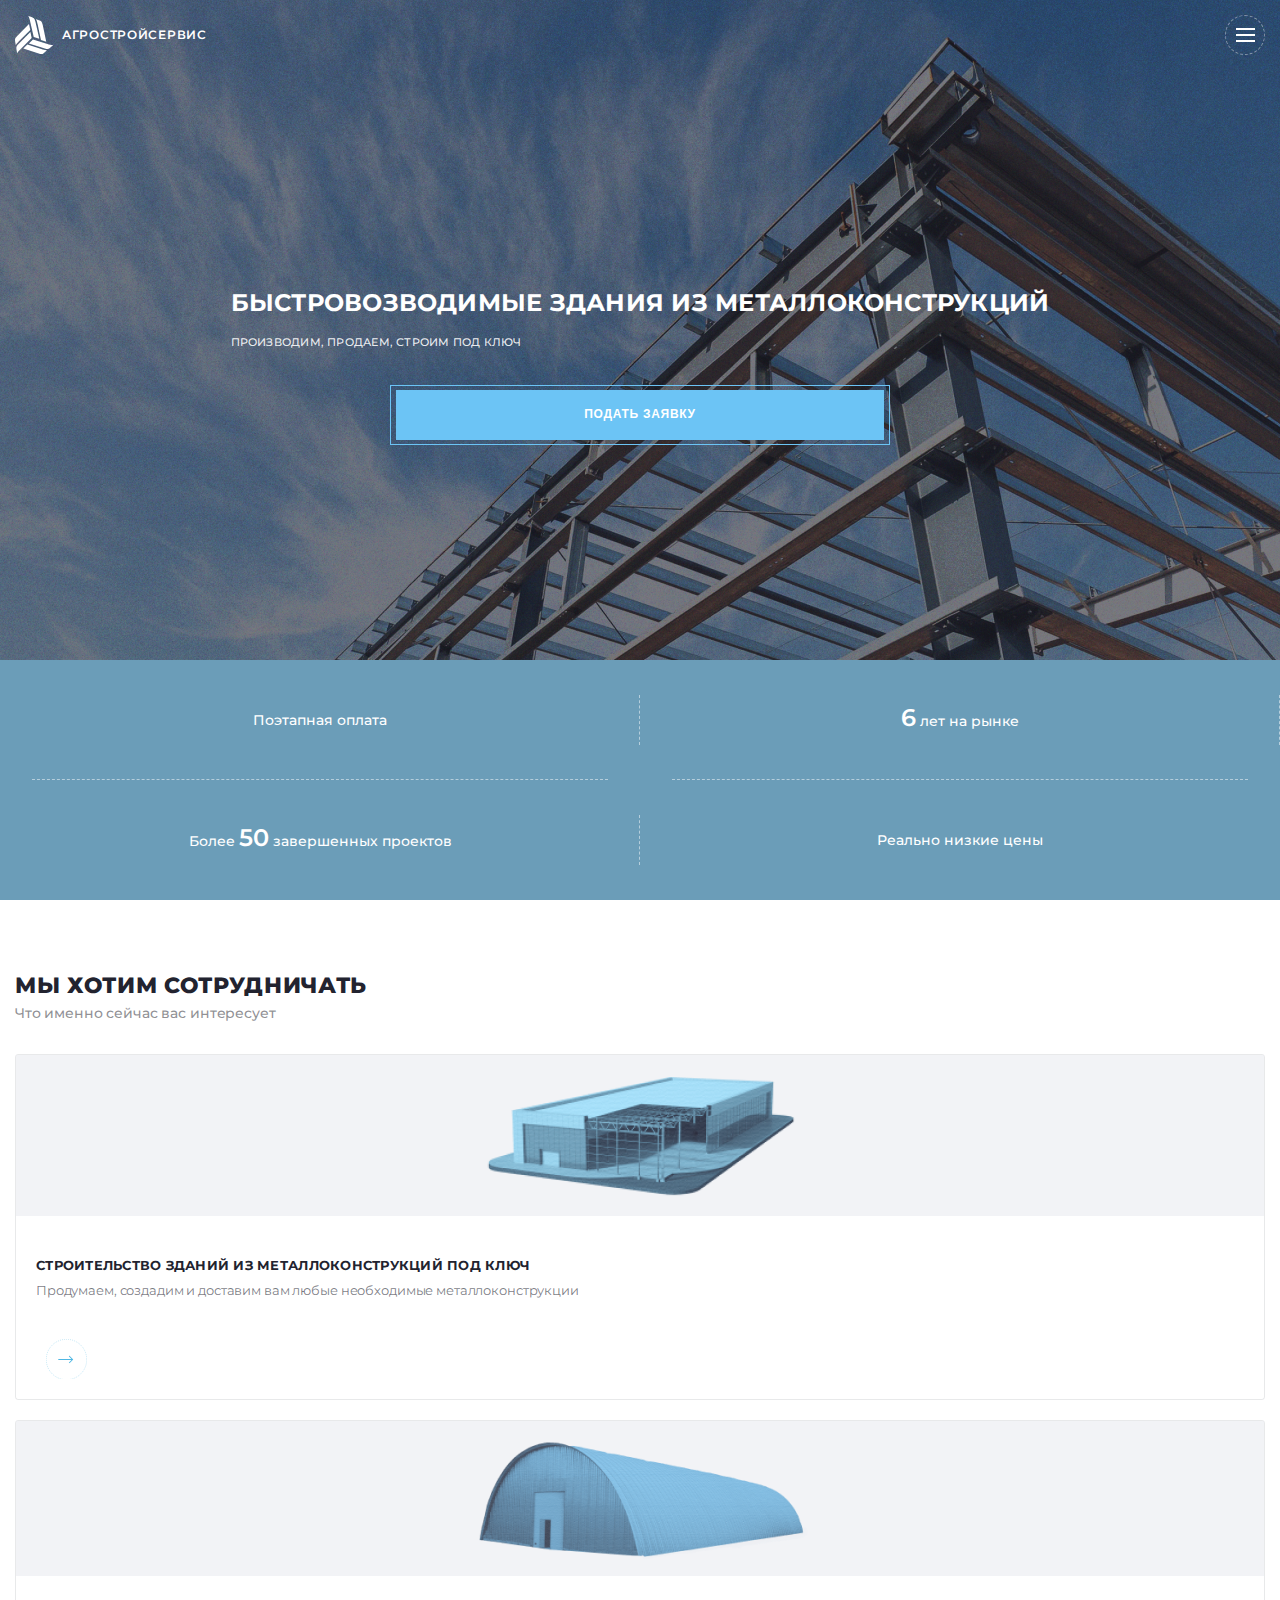
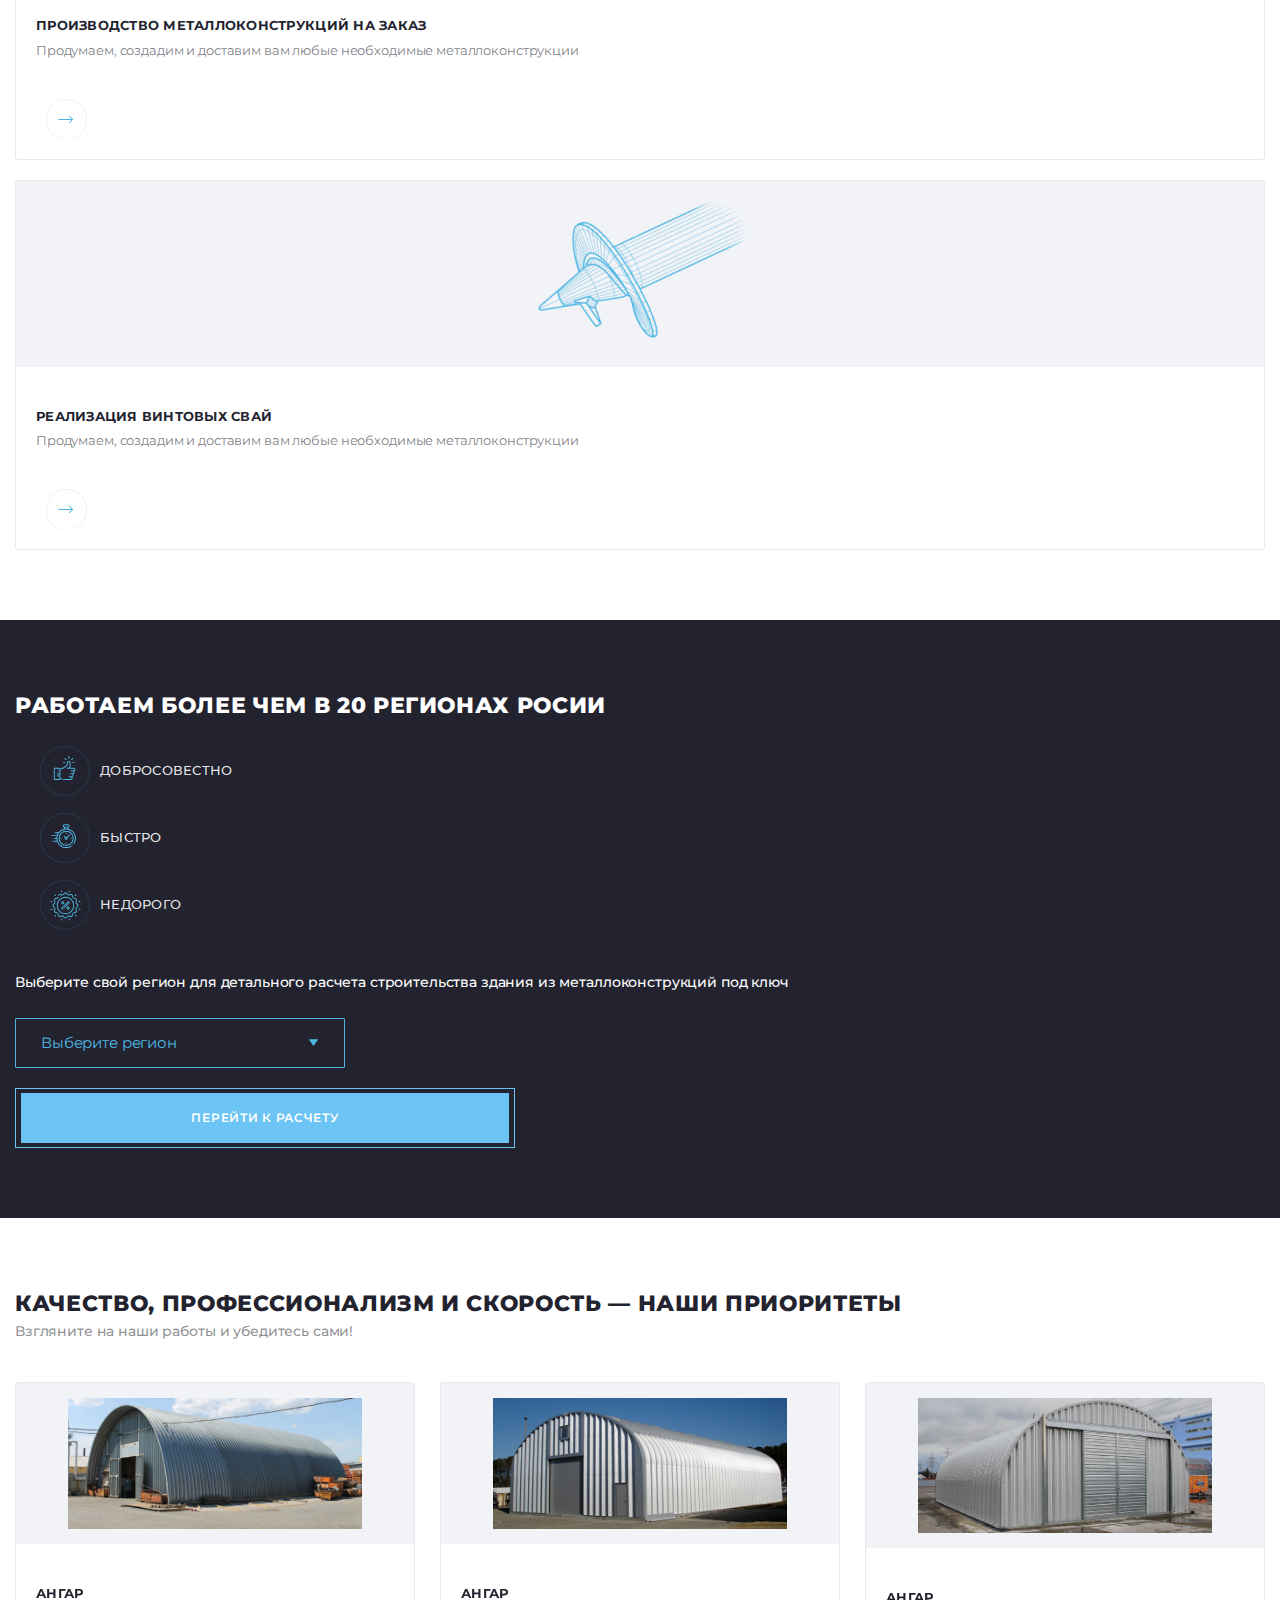
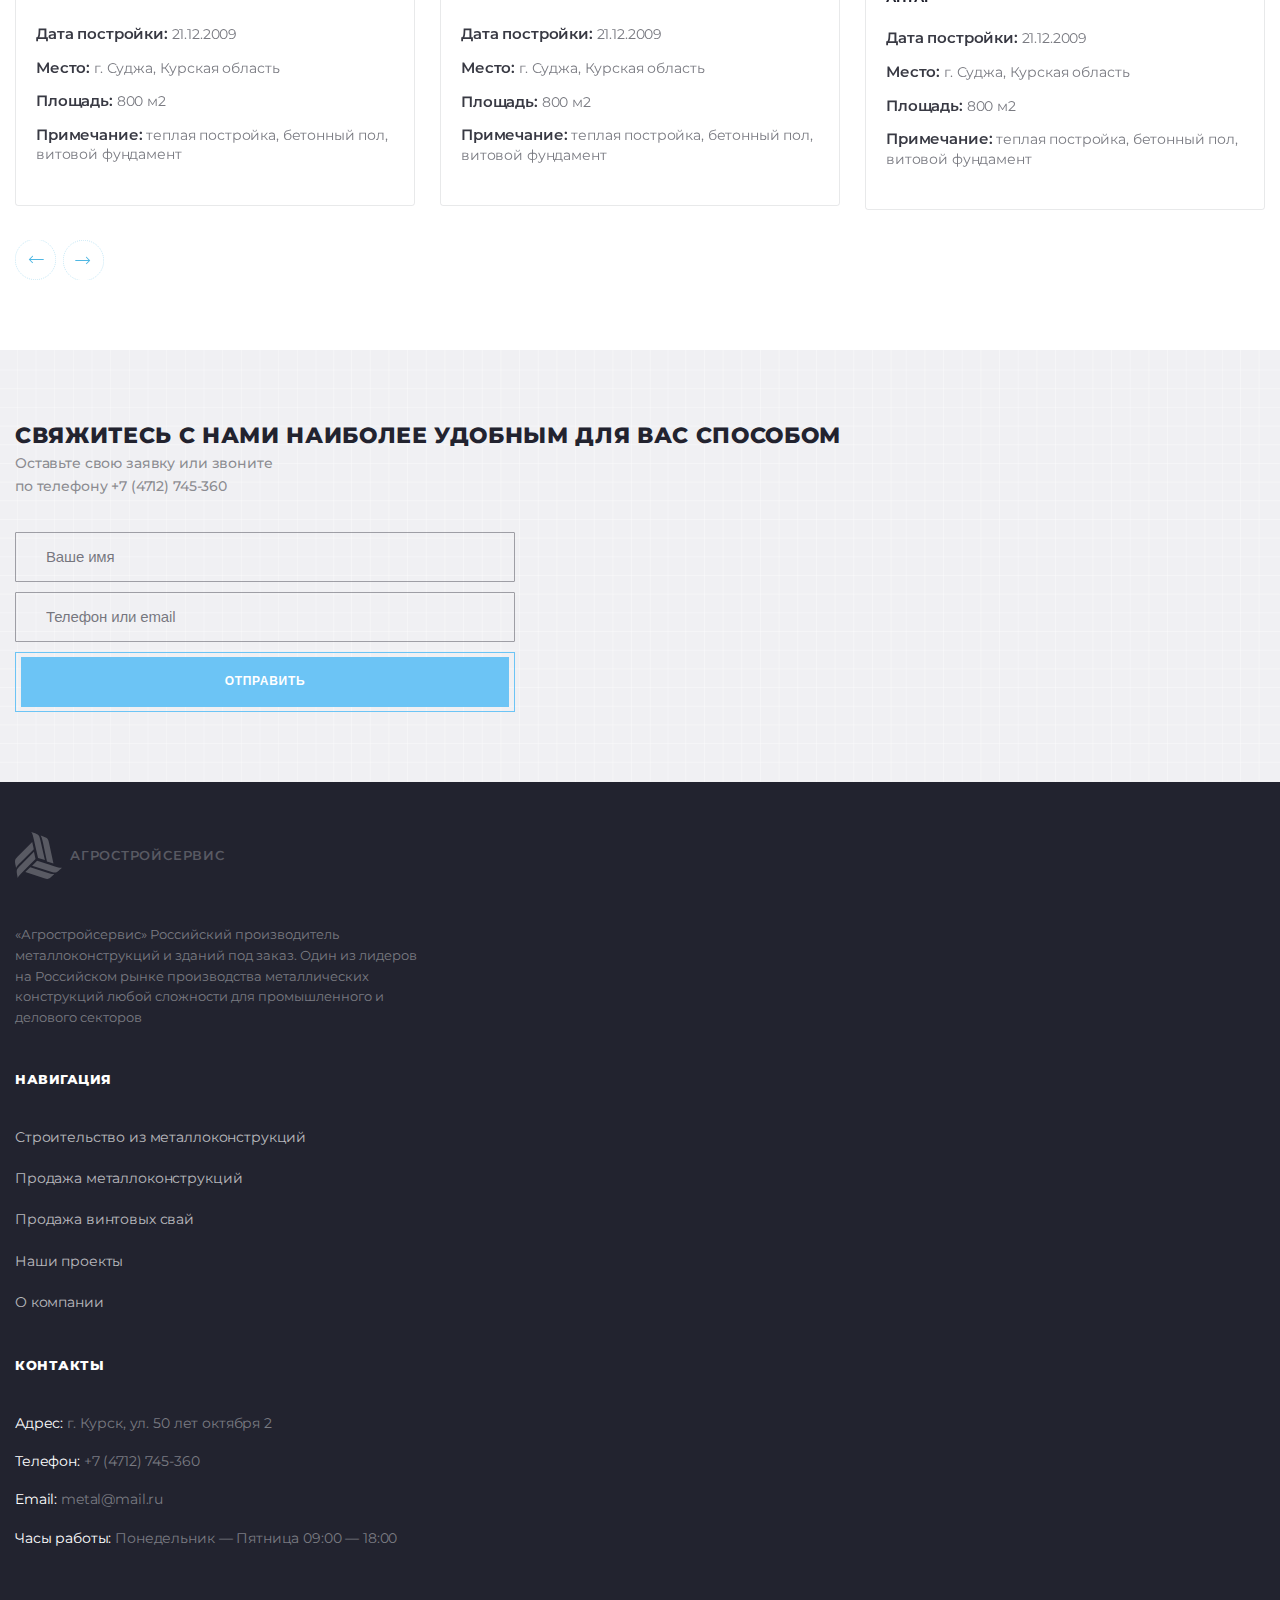
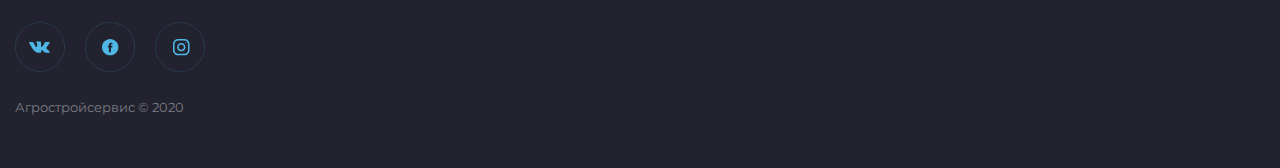
==== commit 2c4a8cee: "create mobil" ====
--- a/index.html
+++ b/index.html
@@ -2,170 +2,209 @@
 <html lang="ru">
 
 <head>
-  <meta charset="UTF-8">
-  <meta name="viewport" content="width=device-width, initial-scale=1.0">
-  <meta http-equiv="X-UA-Compatible" content="ie=edge">
-  <title>Агростройсервис - Главная</title>
-  <link rel="stylesheet" href="css/style.css">
-  <link rel="stylesheet" href="css/owl.carousel.min.css">
-  <link rel="stylesheet" href="css/owl.theme.default.min.css">
-  <link rel="stylesheet" href="css/rangeslider.css">
-  <script src="js/jquery.min.js"></script>
-  <script src="js/owl.carousel.js"></script>
-  <script src="js/rangeslider.min.js"></script>
+	<meta charset="UTF-8">
+	<meta name="viewport" content="width=device-width, initial-scale=1.0">
+	<meta http-equiv="X-UA-Compatible" content="ie=edge">
+	<title>Агростройсервис - Главная</title>
+	<link rel="icon" href="images/favicon.ico" type="image/x-icon">
+	<link rel="stylesheet" href="css/style.css">
+	<link rel="stylesheet" href="css/owl.carousel.min.css">
+	<link rel="stylesheet" href="css/owl.theme.default.min.css">
+	<link rel="stylesheet" href="css/rangeslider.css">
+	<script src="js/jquery.min.js"></script>
+	<script src="js/owl.carousel.js"></script>
+	<script src="js/rangeslider.min.js"></script>
 
 </head>
 
 <body>
-  <section class="section section--first">
-    <header class="header">
-      <div class="logo">
-        <img src="images/logo--white.svg" class="logo__image" alt="logo" title="logo">
-        <div class="logo__text">
-          Агростройсервис
-        </div>
-      </div>
-
-      <nav class="header__nav nav-top">
-        <div class="nav-top__contact contact">
-          <a href="" class="contact__about-company">
-            О компании
-          </a>
-          <div class="contact__phone-number">
-            +7 (4712) 745 360
-          </div>
-        </div>
-        <div class="nav-top__menu menu">
-          <a class="menu__item link-hover" href="#">Строительство из металлоконструкций</a>
-          <a class="menu__item link-hover" href="#">Продажа металлоконструкций</a>
-          <a class="menu__item link-hover" href="#">Продажа винтовых свай</a>
-          <a class="menu__item link-hover" href="#">Наши проекты</a>
-        </div>
-      </nav>
-
-    </header>
-
-    <div class="headline">
-      <div class="headline__text headline-text">
-        <div class="headline-text__title">
-          Быстровозводимые здания<br>
-          из металлоконструкций
-        </div>
-        <div class="headline-text__subtitle headline-text__subtitle--with-padding">
-          Производим, продаем, строим под ключ
-        </div>
-      </div>
-      <div class="button-block">
-        <button class="button" name="submit_application">ПОДАТЬ ЗАЯВКУ</button>
-      </div>
-
-    </div>
-
-    <div class="advantages-block">
-      <div class="scroll-down-button">
-        <img src="images/icon--arrow-gray.svg" alt="" srcset="">
-      </div>
-      <div class="advantages">
-        <div class="advantages__content">
-          <div class="advantages__item">
-            Поэтапная оплата
-          </div>
-        </div>
-        <div class="advantages__content">
-          <div class="advantages__item">
-            <span>6</span> лет на рынке
-          </div>
-        </div>
-        <div class="advantages__content">
-          <div class="advantages__item">
-            Более <span>50</span> завершенных проектов
-          </div>
-        </div>
-        <div class="advantages__content">
-          <div class="advantages__item">
-            Реально низкие цены
-          </div>
-        </div>
-      </div>
-    </div>
-  </section>
-
-  <div class="section section--second">
-    <header class="section-header">
-      <div class="section-header__text">
-        <div class="section__title">
-          Мы хотим<br>
-          сотрудничать
-        </div>
-        <div class="section__subtitle">
-          Что именно сейчас вас интересует
-        </div>
-      </div>
-      <div class="section-header__links header-links">
-        <div class="header-link__elem">
-          Что думают о нас клиенты
-        </div>
-        <div class="header-link__elem">
-          О компании
-        </div>
-      </div>
-
-    </header>
-
-    <section class="section-content">
-      <div class="content-elem">
-        <div class="content-elem__image">
-          <img src="images/image--construction-of_buildings.png"
-            alt="Строительство зданий из металлоконструкций под ключ">
-        </div>
-        <div class="content-elem__text elem-text">
-          <div class="elem-text__title">
-            Строительство зданий из металлоконструкций под ключ
-          </div>
-          <div class="elem-text__subtitle">
-            Продумаем, создадим и доставим вам любые необходимые металлоконструкции
-          </div>
-        </div>
-        <div class="content-elem__link">
-          <a href="#" class="button-arrow"></a>
-        </div>
-      </div>
-      <div class="content-elem">
-        <div class="content-elem__image">
-          <img src="images/img--production-of-metal-structures.png" alt="Производство металлоконструкций на заказ">
-        </div>
-        <div class="content-elem__text elem-text">
-          <div class="elem-text__title">
-            Производство металлоконструкций на заказ
-          </div>
-          <div class="elem-text__subtitle">
-            Продумаем, создадим и доставим вам любые необходимые металлоконструкции
-          </div>
-        </div>
-        <div class="content-elem__link">
-          <a href="#" class="button-arrow"></a>
-        </div>
-      </div>
-      <div class="content-elem">
-        <div class="content-elem__image">
-          <img src="images/img--screw-pile.png" alt="Винтовая свая">
-        </div>
-        <div class="content-elem__text elem-text">
-          <div class="elem-text__title">
-            Реализация винтовых свай
-          </div>
-          <div class="elem-text__subtitle">
-            Продумаем, создадим и доставим вам любые необходимые металлоконструкции
-          </div>
-        </div>
-        <div class="content-elem__link">
-          <a href="#" class="button-arrow"></a>
-        </div>
-      </div>
-    </section>
-  </div>
-
-  <section class="section section--form-calculator">
+
+	<div class="popup-fade">
+		<div class="popup">
+			<div class="section section--form section--form-popup">
+				<div class="popup-close">
+					<span></span>
+				</div>
+				<header class="section-header">
+					<div class="section-header__text section-header__row">
+						<div class="section__subtitle section__subtitle__row">
+							<span>Оставьте свою заявку</span> или звоните<br>
+							по телефону <span>+7 (4712) 745-360</span>
+						</div>
+						<div class="section__title section__title__row">
+							свяжитесь с нами наиболее<br>
+							удобным для вас способом
+						</div>
+					</div>
+				</header>
+				<div class="section-form">
+					<form action="#" name="contactInfo" class="contact-info">
+						<input type="text" name="nameClient" class="name-client" placeholder="Ваше имя">
+						<input type="text" name="telOrEmailClient" class="tell-email" placeholder="Телефон или email">
+						<div class="button-block button-block">
+							<button type="submit" class="button button" name="submitContactInfor">
+								отправить
+							</button>
+						</div>
+					</form>
+				</div>
+			</div>
+		</div>
+	</div>
+
+	<section class="section section--first">
+		<header class="header">
+			<div class="logo">
+				<img src="images/logo--white.svg" class="logo__image" alt="logo" title="logo">
+				<div class="logo__text">
+					Агростройсервис
+				</div>
+			</div>
+
+			<div class="burger">
+				<span></span>
+			</div>
+
+			<nav class="header__nav nav-top">
+				<div class="nav-top__contact contact">
+					<a href="" class="contact__about-company">
+						О компании
+					</a>
+					<div class="contact__phone-number">
+						+7 (4712) 745 360
+					</div>
+				</div>
+				<div class="nav-top__menu menu">
+					<a class="menu__item link-hover" href="#">Строительство из металлоконструкций</a>
+					<a class="menu__item link-hover" href="#">Продажа металлоконструкций</a>
+					<a class="menu__item link-hover" href="#">Продажа винтовых свай</a>
+					<a class="menu__item link-hover" href="#">Наши проекты</a>
+				</div>
+			</nav>
+
+		</header>
+
+		<div class="headline">
+			<div class="headline__text headline-text">
+				<div class="headline-text__title">
+					Быстровозводимые здания<br>
+					из металлоконструкций
+				</div>
+				<div class="headline-text__subtitle headline-text__subtitle--with-padding">
+					Производим, продаем, строим под ключ
+				</div>
+			</div>
+			<div class="button-block popup-open">
+				<button class="button" name="submit_application">ПОДАТЬ ЗАЯВКУ</button>
+			</div>
+
+		</div>
+
+		<div class="advantages-block">
+			<div class="scroll-down-button">
+				<img src="images/icon--arrow-gray.svg" alt="" srcset="">
+			</div>
+			<div class="advantages">
+				<div class="advantages__content">
+					<div class="advantages__item">
+						Поэтапная оплата
+					</div>
+				</div>
+				<div class="advantages__content">
+					<div class="advantages__item">
+						<span>6</span> лет на рынке
+					</div>
+				</div>
+				<div class="advantages__content">
+					<div class="advantages__item">
+						Более <span>50</span> завершенных проектов
+					</div>
+				</div>
+				<div class="advantages__content">
+					<div class="advantages__item">
+						Реально низкие цены
+					</div>
+				</div>
+			</div>
+		</div>
+	</section>
+
+	<div class="section section--second">
+		<header class="section-header">
+			<div class="section-header__text">
+				<div class="section__title">
+					Мы хотим<br>
+					сотрудничать
+				</div>
+				<div class="section__subtitle">
+					Что именно сейчас вас интересует
+				</div>
+			</div>
+			<div class="section-header__links header-links">
+				<div class="header-link__elem">
+					Что думают о нас клиенты
+				</div>
+				<div class="header-link__elem">
+					О компании
+				</div>
+			</div>
+
+		</header>
+
+		<section class="section-content">
+			<div class="content-elem">
+				<div class="content-elem__image">
+					<img src="images/image--construction-of_buildings.png"
+						alt="Строительство зданий из металлоконструкций под ключ">
+				</div>
+				<div class="content-elem__text elem-text">
+					<div class="elem-text__title">
+						Строительство зданий из металлоконструкций под ключ
+					</div>
+					<div class="elem-text__subtitle">
+						Продумаем, создадим и доставим вам любые необходимые металлоконструкции
+					</div>
+				</div>
+				<div class="content-elem__link">
+					<a href="#" class="button-arrow"></a>
+				</div>
+			</div>
+			<div class="content-elem">
+				<div class="content-elem__image">
+					<img src="images/img--production-of-metal-structures.png" alt="Производство металлоконструкций на заказ">
+				</div>
+				<div class="content-elem__text elem-text">
+					<div class="elem-text__title">
+						Производство металлоконструкций на заказ
+					</div>
+					<div class="elem-text__subtitle">
+						Продумаем, создадим и доставим вам любые необходимые металлоконструкции
+					</div>
+				</div>
+				<div class="content-elem__link">
+					<a href="#" class="button-arrow"></a>
+				</div>
+			</div>
+			<div class="content-elem">
+				<div class="content-elem__image">
+					<img src="images/img--screw-pile.png" alt="Винтовая свая">
+				</div>
+				<div class="content-elem__text elem-text">
+					<div class="elem-text__title">
+						Реализация винтовых свай
+					</div>
+					<div class="elem-text__subtitle">
+						Продумаем, создадим и доставим вам любые необходимые металлоконструкции
+					</div>
+				</div>
+				<div class="content-elem__link">
+					<a href="#" class="button-arrow"></a>
+				</div>
+			</div>
+		</section>
+	</div>
+
+	<section class="section section--form-calculator">
 		<div class="step" id="step-map">
 			<div class="section-column">
 				<header class="section-header section-header--column section-header--padding">
@@ -192,6 +231,45 @@
 				<div class="section-column__footer">
 					*Кликните на свой регион и получите детальный расчет строительства здания из металлоконструкций под
 					ключ
+				</div>
+
+				<div class="footnote-mobil">
+					Выберите свой регион для детального расчета строительства здания из металлоконструкций под ключ
+				</div>
+
+				<div class="select-mobil" id="selectMobil">
+					<div class="select-mobil__header">
+						Выберите регион
+					</div>
+					<div class="tabs select-mobil__content">
+						<div data-check="Rostov" class="inputChecked select-mobil__option" value="">Ростов-на-Дон</div>
+						<div data-check="Volgograd" class="inputChecked select-mobil__option" value="">Волгоград</div>
+						<div data-check="Orel" class="inputChecked select-mobil__option" value="">Орел</div>
+						<div data-check="Saratov" class="inputChecked select-mobil__option" value="">Саратов</div>
+						<div data-check="Penza" class="inputChecked select-mobil__option" value="">Пенза</div>
+						<div data-check="Ryazan" class="inputChecked select-mobil__option" value="">Рязань</div>
+						<div data-check="Vladimir" class="inputChecked select-mobil__option" value="">Владимир</div>
+						<div data-check="Ivanovo" class="inputChecked select-mobil__option" value="">Иваново</div>
+						<div data-check="Moscow" class="inputChecked select-mobil__option" value="">Москва</div>
+						<div data-check="Yaroslavl" class="inputChecked select-mobil__option" value="">Ярославль</div>
+						<div data-check="Tver" class="inputChecked select-mobil__option" value="">Тверь</div>
+						<div data-check="Kursk" class="inputChecked select-mobil__option" value="">Курск</div>
+						<div data-check="Smolensk" class="inputChecked select-mobil__option" value="">Смоленск</div>
+						<div data-check="Tula" class="inputChecked select-mobil__option" value="">Тула</div>
+						<div data-check="Kaluga" class="inputChecked select-mobil__option" value="">Калуга</div>
+						<div data-check="Saransk" class="inputChecked select-mobil__option" value="">Саранск</div>
+						<div data-check="Bryansk" class="inputChecked select-mobil__option" value="">Брянск</div>
+						<div data-check="Voronezh" class="inputChecked select-mobil__option" value="">Воронеж</div>
+						<div data-check="Lipetsk" class="inputChecked select-mobil__option" value="">Липецк</div>
+						<div data-check="Belgorod" class="inputChecked select-mobil__option" value="">Белгород</div>
+						<div data-check="Tambov" class="inputChecked select-mobil__option" value="">Тамбов</div>
+					</div>
+				</div>
+
+				<div class="button-block button-block--mobile">
+					<div class="button button--mobile region" name="submit_application">
+						Перейти к расчету
+					</div>
 				</div>
 			</div>
 
@@ -1929,22 +2007,19 @@
 									<input type="radio" id="granary" name="type-of-agricultural" value="granary">
 									зернохранилище
 								</div>
-								<div class="button-tab button-tab--form-min inputChecked buttonSwitch"
-									data-check="agricultural-cowshed" data-tab="image-cowshed">
-									<input type="radio" id="agricultural-cowshed" name="type-of-agricultural"
-										value="cowshed">
+								<div class="button-tab button-tab--form-min inputChecked buttonSwitch" data-check="agricultural-cowshed"
+									data-tab="image-cowshed">
+									<input type="radio" id="agricultural-cowshed" name="type-of-agricultural" value="cowshed">
 									коровник
 								</div>
 								<div class="button-tab button-tab--form-min inputChecked buttonSwitch"
 									data-check="agricultural-henhouse" data-tab="image-henhouse">
-									<input type="radio" id="agricultural-henhouse" name="type-of-agricultural"
-										value="henhouse">
+									<input type="radio" id="agricultural-henhouse" name="type-of-agricultural" value="henhouse">
 									птичник
 								</div>
 							</div>
 							<div class="step-form__row step-form__row--image">
-								<img src="images/image--granary.png" class="image-building active" id="image-granary"
-									alt="">
+								<img src="images/image--granary.png" class="image-building active" id="image-granary" alt="">
 								<img src="images/image--granary.png" class="image-building" id="image-cowshed" alt="">
 								<img src="images/image--granary.png" class="image-building" id="image-henhouse" alt="">
 							</div>
@@ -1956,28 +2031,25 @@
 									<header class="input-block__header">
 										Высота стен
 									</header>
-									<input type="number" id="js-amount-input-agriculturalHeight"
-										class="input-block__item" value="3" min="3" max="12" step="0.3">
-									<input type="range" id="js-amount-range-agriculturalHeight" value="3" min="3"
-										max="12" step="0.3">
+									<input type="number" id="js-amount-input-agriculturalHeight" class="input-block__item" value="3"
+										min="3" max="12" step="0.3">
+									<input type="range" id="js-amount-range-agriculturalHeight" value="3" min="3" max="12" step="0.3">
 								</div>
 								<div>
 									<header class="input-block__header">
 										Ширина
 									</header>
-									<input type="number" id="js-amount-input-agriculturalWidth"
-										class="input-block__item" value="3" min="3" max="50" step="1">
-									<input type="range" id="js-amount-range-agriculturalWidth" value="3" min="3"
-										max="50" step="1">
+									<input type="number" id="js-amount-input-agriculturalWidth" class="input-block__item" value="3"
+										min="3" max="50" step="1">
+									<input type="range" id="js-amount-range-agriculturalWidth" value="3" min="3" max="50" step="1">
 								</div>
 								<div>
 									<header class="input-block__header">
 										Длина
 									</header>
-									<input type="number" id="js-amount-input-agriculturalLength"
-										class="input-block__item" value="9" min="9" max="120" step="1">
-									<input type="range" id="js-amount-range-agriculturalLength" value="9" min="9"
-										max="120" step="1">
+									<input type="number" id="js-amount-input-agriculturalLength" class="input-block__item" value="9"
+										min="9" max="120" step="1">
+									<input type="range" id="js-amount-range-agriculturalLength" value="9" min="9" max="120" step="1">
 								</div>
 							</div>
 
@@ -1994,30 +2066,27 @@
 									<input type="radio" id="industry-storage" name="type-of-industry" value="storage">
 									склад
 								</div>
-								<div class="button-tab button-tab--form-min inputChecked buttonSwitch"
-									data-check="industry-hangar" data-tab="image-hangar">
+								<div class="button-tab button-tab--form-min inputChecked buttonSwitch" data-check="industry-hangar"
+									data-tab="image-hangar">
 									<input type="radio" id="industry-hangar" name="type-of-industry" value="hangar">
 									ангар
 								</div>
-								<div class="button-tab button-tab--form-min inputChecked buttonSwitch"
-									data-check="industry-factory" data-tab="image-factory">
+								<div class="button-tab button-tab--form-min inputChecked buttonSwitch" data-check="industry-factory"
+									data-tab="image-factory">
 									<input type="radio" id="industry-factory" name="type-of-industry" value="factory">
 									цех
 								</div>
 								<div class="button-tab button-tab--form-min inputChecked buttonSwitch"
 									data-check="industry-other-industrial" data-tab="image-industrial">
-									<input type="radio" id="industry-other-industrial" name="type-of-industry"
-										value="other-industrial">
+									<input type="radio" id="industry-other-industrial" name="type-of-industry" value="other-industrial">
 									другое
 								</div>
 							</div>
 							<div class="step-form__row step-form__row--image">
-								<img src="images/image--granary.png" class="image-building active" id="image-storage"
-									alt="">
+								<img src="images/image--granary.png" class="image-building active" id="image-storage" alt="">
 								<img src="images/image--granary.png" class="image-building" id="image-hangar" alt="">
 								<img src="images/image--granary.png" class="image-building" id="image-factory" alt="">
-								<img src="images/image--granary.png" class="image-building" id="image-industrial"
-									alt="">
+								<img src="images/image--granary.png" class="image-building" id="image-industrial" alt="">
 							</div>
 						</div>
 
@@ -2027,28 +2096,25 @@
 									<header class="input-block__header">
 										Высота стен
 									</header>
-									<input type="number" id="js-amount-input-industryHeight" class="input-block__item"
-										value="3" min="3" max="12" step="0.3">
-									<input type="range" id="js-amount-range-industryHeight" value="3" min="3" max="12"
-										step="0.3">
+									<input type="number" id="js-amount-input-industryHeight" class="input-block__item" value="3" min="3"
+										max="12" step="0.3">
+									<input type="range" id="js-amount-range-industryHeight" value="3" min="3" max="12" step="0.3">
 								</div>
 								<div>
 									<header class="input-block__header">
 										Ширина
 									</header>
-									<input type="number" id="js-amount-input-industryWidth" class="input-block__item"
-										value="3" min="3" max="50" step="1">
-									<input type="range" id="js-amount-range-industryWidth" value="3" min="3" max="50"
-										step="1">
+									<input type="number" id="js-amount-input-industryWidth" class="input-block__item" value="3" min="3"
+										max="50" step="1">
+									<input type="range" id="js-amount-range-industryWidth" value="3" min="3" max="50" step="1">
 								</div>
 								<div>
 									<header class="input-block__header">
 										Длина
 									</header>
-									<input type="number" id="js-amount-input-industryLength" class="input-block__item"
-										value="9" min="9" max="120" step="1">
-									<input type="range" id="js-amount-range-industryLength" value="9" min="9" max="120"
-										step="1">
+									<input type="number" id="js-amount-input-industryLength" class="input-block__item" value="9" min="9"
+										max="120" step="1">
+									<input type="range" id="js-amount-range-industryLength" value="9" min="9" max="120" step="1">
 								</div>
 							</div>
 
@@ -2061,21 +2127,18 @@
 							<div class="step-form__row">
 								<div class="button-tab button-tab--form-min inputChecked buttonSwitch active"
 									data-check="office-office-building" data-tab="image-office-building">
-									<input type="radio" id="office-office-building" name="type-of-office"
-										value="office-building">
+									<input type="radio" id="office-office-building" name="type-of-office" value="office-building">
 									офис
 								</div>
-								<div class="button-tab button-tab--form-min inputChecked buttonSwitch"
-									data-check="office-shop" data-tab="image-office-shop">
+								<div class="button-tab button-tab--form-min inputChecked buttonSwitch" data-check="office-shop"
+									data-tab="image-office-shop">
 									<input type="radio" id="office-shop" name="type-of-office" value="shop">
 									магазин
 								</div>
 							</div>
 							<div class="step-form__row step-form__row--image">
-								<img src="images/image--granary.png" class="image-building active"
-									id="image-office-building" alt="">
-								<img src="images/image--granary.png" class="image-building" id="image-office-shop"
-									alt="">
+								<img src="images/image--granary.png" class="image-building active" id="image-office-building" alt="">
+								<img src="images/image--granary.png" class="image-building" id="image-office-shop" alt="">
 							</div>
 						</div>
 
@@ -2085,28 +2148,25 @@
 									<header class="input-block__header">
 										Высота стен
 									</header>
-									<input type="number" id="js-amount-input-officeHeight" class="input-block__item"
-										value="3" min="3" max="12" step="0.3">
-									<input type="range" id="js-amount-range-officeHeight" value="3" min="3" max="12"
-										step="0.3">
+									<input type="number" id="js-amount-input-officeHeight" class="input-block__item" value="3" min="3"
+										max="12" step="0.3">
+									<input type="range" id="js-amount-range-officeHeight" value="3" min="3" max="12" step="0.3">
 								</div>
 								<div>
 									<header class="input-block__header">
 										Ширина
 									</header>
-									<input type="number" id="js-amount-input-officeWidth" class="input-block__item"
-										value="3" min="3" max="50" step="1">
-									<input type="range" id="js-amount-range-officeWidth" value="3" min="3" max="50"
-										step="1">
+									<input type="number" id="js-amount-input-officeWidth" class="input-block__item" value="3" min="3"
+										max="50" step="1">
+									<input type="range" id="js-amount-range-officeWidth" value="3" min="3" max="50" step="1">
 								</div>
 								<div>
 									<header class="input-block__header">
 										Длина
 									</header>
-									<input type="number" id="js-amount-input-officeLength" class="input-block__item"
-										value="9" min="9" max="120" step="1">
-									<input type="range" id="js-amount-range-officeLength" value="9" min="9" max="120"
-										step="1">
+									<input type="number" id="js-amount-input-officeLength" class="input-block__item" value="9" min="9"
+										max="120" step="1">
+									<input type="range" id="js-amount-range-officeLength" value="9" min="9" max="120" step="1">
 								</div>
 								<div>
 									<header class="input-block__header">
@@ -2128,8 +2188,8 @@
 							<div class="button button--opacity backMap" name="submit_back">НАЗАД</div>
 						</div>
 						<div class="button-block button-block--big nextBackButton">
-							<div class="button button--big buttonSwitch nextBackButton" name="submit_application"
-								data-tab="step-3" data-active-tab="active-tab-2">Следующий шаг</div>
+							<div class="button button--big buttonSwitch nextBackButton" name="submit_application" data-tab="step-3"
+								data-active-tab="active-tab-2">Следующий шаг</div>
 						</div>
 					</div>
 				</div>
@@ -2142,14 +2202,12 @@
 					<div class="step-form__row">
 						<div class="button-tab button-tab--form button-tab--with-img without-foundation inputChecked buttonSwitch"
 							data-check="without-foundation">
-							<input type="radio" id="without-foundation" name="type-of-foundation"
-								value="without-foundation">
+							<input type="radio" id="without-foundation" name="type-of-foundation" value="without-foundation">
 							Без фундамента
 						</div>
 						<div class="button-tab button-tab--form button-tab--with-img strip-foundation inputChecked buttonSwitch"
 							data-check="strip-foundation">
-							<input type="radio" id="strip-foundation" name="type-of-foundation"
-								value="strip-foundation">
+							<input type="radio" id="strip-foundation" name="type-of-foundation" value="strip-foundation">
 							Ленточный
 						</div>
 						<div class="button-tab button-tab--form button-tab--with-img pile-foundation inputChecked buttonSwitch"
@@ -2244,8 +2302,7 @@
 					<div class="step-form__row">
 						<div class="button-tab button-tab--form button-tab--with-img without-foundation inputChecked buttonSwitch"
 							data-check="without-covering">
-							<input type="radio" id="without-covering" name="type-of-wall-cladding"
-								value="without-covering">
+							<input type="radio" id="without-covering" name="type-of-wall-cladding" value="without-covering">
 							Без обшивки
 						</div>
 						<div class="button-tab button-tab--form button-tab--with-img sandwich-panel inputChecked buttonSwitch"
@@ -2350,8 +2407,7 @@
 						</div>
 						<div class="button-tab button-tab--form button-tab--with-img sandwich-panel inputChecked buttonSwitch"
 							data-check="sandwich-roof-panels">
-							<input type="radio" id="sandwich-roof-panels" name="type-of-roof-covering"
-								value="sandwich-roof-panels">
+							<input type="radio" id="sandwich-roof-panels" name="type-of-roof-covering" value="sandwich-roof-panels">
 							Сэндвич панели
 						</div>
 						<div class="button-tab button-tab--form button-tab--with-img flat-roof inputChecked buttonSwitch"
@@ -2506,8 +2562,7 @@
 						<div class="section-form section-form--result">
 
 							<input type="text" name="nameClient" class="name-client name-client--white" placeholder="Ваше имя">
-							<input type="text" name="telOrEmailClient" class="tell-email"
-								placeholder="Телефон или email">
+							<input type="text" name="telOrEmailClient" class="tell-email" placeholder="Телефон или email">
 							<div class="button-block button-block">
 								<button type="submit" class="button button" name="submitContactInfor">
 									отправить
@@ -2541,346 +2596,346 @@
 
 	</section>
 
-  <div class="section section--fourth">
-    <header class="section-header">
-      <div class="section-header__text">
-        <div class="section__title">
-          Качество, профессионализм<br>
-          и скорость — наши приоритеты
-        </div>
-        <div class="section__subtitle">
-          Взгляните на наши работы и убедитесь сами!
-        </div>
-      </div>
-    </header>
-    <div class="section__carousel active">
-      <div class="owl-navigation">
-        <button type="button" class="prev button-arrow button-arrow--rotate">
-        </button>
-        <button type="button" class="next button-arrow ">
-        </button>
-      </div>
-
-      <div class="owl-carousel owl-theme">
-        <div class="owl-carousel__item content-elem">
-          <div class="content-elem__image content-elem__image--adaptive">
-            <img src="images/image--hangar-001.jpg" alt="Металлический ангар">
-          </div>
-          <div class="content-elem__text elem-text content-elem__text--carousel">
-            <div class="elem-text__title elem-text__title--carousel">
-              Ангар
-            </div>
-            <div class="elem-text__list">
-              <div>
-                <span>
-                  Дата постройки:
-                </span>
-                21.12.2009
-              </div>
-              <div>
-                <span>
-                  Место:
-                </span>
-                г. Суджа, Курская область
-              </div>
-              <div>
-                <span>
-                  Площадь:
-                </span>
-                800 м2
-              </div>
-              <div>
-                <span>
-                  Примечание:
-                </span>
-                теплая постройка, бетонный пол, витовой фундамент
-              </div>
-            </div>
-          </div>
-        </div>
-        <div class="owl-carousel__item content-elem">
-          <div class="content-elem__image content-elem__image--adaptive">
-            <img src="images/image--hangar-002.jpg" alt="Металлический ангар">
-          </div>
-          <div class="content-elem__text elem-text content-elem__text--carousel">
-            <div class="elem-text__title elem-text__title--carousel">
-              Ангар
-            </div>
-            <div class="elem-text__list">
-              <div>
-                <span>
-                  Дата постройки:
-                </span>
-                21.12.2009
-              </div>
-              <div>
-                <span>
-                  Место:
-                </span>
-                г. Суджа, Курская область
-              </div>
-              <div>
-                <span>
-                  Площадь:
-                </span>
-                800 м2
-              </div>
-              <div>
-                <span>
-                  Примечание:
-                </span>
-                теплая постройка, бетонный пол, витовой фундамент
-              </div>
-            </div>
-          </div>
-        </div>
-        <div class="owl-carousel__item content-elem">
-          <div class="content-elem__image content-elem__image--adaptive">
-            <img src="images/image--hangar-003.jpg" alt="Металлический ангар">
-          </div>
-          <div class="content-elem__text elem-text content-elem__text--carousel">
-            <div class="elem-text__title elem-text__title--carousel">
-              Ангар
-            </div>
-            <div class="elem-text__list">
-              <div>
-                <span>
-                  Дата постройки:
-                </span>
-                21.12.2009
-              </div>
-              <div>
-                <span>
-                  Место:
-                </span>
-                г. Суджа, Курская область
-              </div>
-              <div>
-                <span>
-                  Площадь:
-                </span>
-                800 м2
-              </div>
-              <div>
-                <span>
-                  Примечание:
-                </span>
-                теплая постройка, бетонный пол, витовой фундамент
-              </div>
-            </div>
-          </div>
-        </div>
-        <div class="owl-carousel__item content-elem">
-          <div class="content-elem__image content-elem__image--adaptive">
-            <img src="images/image--hangar-001.jpg" alt="Металлический ангар">
-          </div>
-          <div class="content-elem__text elem-text content-elem__text--carousel">
-            <div class="elem-text__title elem-text__title--carousel">
-              Ангар
-            </div>
-            <div class="elem-text__list">
-              <div>
-                <span>
-                  Дата постройки:
-                </span>
-                21.12.2009
-              </div>
-              <div>
-                <span>
-                  Место:
-                </span>
-                г. Суджа, Курская область
-              </div>
-              <div>
-                <span>
-                  Площадь:
-                </span>
-                800 м2
-              </div>
-              <div>
-                <span>
-                  Примечание:
-                </span>
-                теплая постройка, бетонный пол, витовой фундамент
-              </div>
-            </div>
-          </div>
-        </div>
-        <div class="owl-carousel__item content-elem">
-          <div class="content-elem__image content-elem__image--adaptive">
-            <img src="images/image--hangar-002.jpg" alt="Металлический ангар">
-          </div>
-          <div class="content-elem__text elem-text content-elem__text--carousel">
-            <div class="elem-text__title elem-text__title--carousel">
-              Ангар
-            </div>
-            <div class="elem-text__list">
-              <div>
-                <span>
-                  Дата постройки:
-                </span>
-                21.12.2009
-              </div>
-              <div>
-                <span>
-                  Место:
-                </span>
-                г. Суджа, Курская область
-              </div>
-              <div>
-                <span>
-                  Площадь:
-                </span>
-                800 м2
-              </div>
-              <div>
-                <span>
-                  Примечание:
-                </span>
-                теплая постройка, бетонный пол, витовой фундамент
-              </div>
-            </div>
-          </div>
-        </div>
-        <div class="owl-carousel__item content-elem">
-          <div class="content-elem__image content-elem__image--adaptive">
-            <img src="images/image--hangar-003.jpg" alt="Металлический ангар">
-          </div>
-          <div class="content-elem__text elem-text content-elem__text--carousel">
-            <div class="elem-text__title elem-text__title--carousel">
-              Ангар
-            </div>
-            <div class="elem-text__list">
-              <div>
-                <span>
-                  Дата постройки:
-                </span>
-                21.12.2009
-              </div>
-              <div>
-                <span>
-                  Место:
-                </span>
-                г. Суджа, Курская область
-              </div>
-              <div>
-                <span>
-                  Площадь:
-                </span>
-                800 м2
-              </div>
-              <div>
-                <span>
-                  Примечание:
-                </span>
-                теплая постройка, бетонный пол, витовой фундамент
-              </div>
-            </div>
-          </div>
-        </div>
-
-      </div>
-
-    </div>
-  </div>
-
-  <div class="section section--fifth">
-    <header class="section-header">
-      <div class="section-header__text section-header__row">
-        <div class="section__subtitle section__subtitle__row">
-          <span>Оставьте свою заявку</span> или звоните<br>
-          по телефону <span>+7 (4712) 745-360</span>
-        </div>
-        <div class="section__title section__title__row">
-          свяжитесь с нами наиболее<br>
-          удобным для вас способом
-        </div>
-      </div>
-    </header>
-    <div class="section-form">
-      <form action="#" name="contactInfo" class="contact-info">
-        <input type="text" name="nameClient" class="name-client" placeholder="Ваше имя">
-        <input type="text" name="telOrEmailClient" class="tell-email" placeholder="Телефон или email">
-        <div class="button-block button-block">
-          <button type="submit" class="button button" name="submitContactInfor">
-            отправить
-          </button>
-        </div>
-      </form>
-    </div>
-  </div>
-
-  <footer class="footer">
-    <div class="footer__content footer-content">
-      <div class="footer-content__elem footer-elem">
-        <div class="footer-elem__logo logo logo--footer">
-          <img src="images/logo--gray.svg" class="logo__image" alt="logo" title="logo">
-          <div class="logo__text logo__text--footer">
-            Агростройсервис
-          </div>
-        </div>
-        <div class="footer-elem__description">
-          «Агростройсервис» Российский производитель металлоконструкций и зданий под заказ. Один из лидеров на
-          Российском рынке производства металлических конструкций любой сложности для промышленного и делового секторов
-        </div>
-      </div>
-
-      <div class="footer-content__elem footer-elem">
-        <div class="footer-elem__header">
-          Навигация
-        </div>
-        <a href="#" class="footer-elem__link link-hover">
-          Строительство из металлоконструкций
-        </a>
-        <a href="#" class="footer-elem__link link-hover">
-          Продажа металлоконструкций
-        </a>
-        <a href="#" class="footer-elem__link link-hover">
-          Продажа винтовых свай
-        </a>
-        <a href="#" class="footer-elem__link link-hover">
-          Наши проекты
-        </a>
-        <a href="#" class="footer-elem__link link-hover">
-          О компании
-        </a>
-      </div>
-
-      <div class="footer-content__elem footer-elem">
-        <div class="footer-elem__header">
-          Контакты
-        </div>
-        <div class="footer-elem__contact">
-          <span>Адрес:</span> г. Курск, ул. 50 лет октября 2
-        </div>
-        <div class="footer-elem__contact">
-          <span>Телефон:</span> +7 (4712) 745-360
-        </div>
-        <div class="footer-elem__contact">
-          <span>Email:</span> metal@mail.ru
-        </div>
-        <div class="footer-elem__contact">
-          <span>Часы работы:</span> Понедельник — Пятница<br>
-          09:00 — 18:00
-        </div>
-      </div>
-
-    </div>
-    <div class="footer__social">
-      <div class="social-block">
-        <a href="#" class="social-block__button social-block__button--vk" target="_blank"></a>
-        <a href="#" class="social-block__button social-block__button--facebook" target="_blank"></a>
-        <a href="#" class="social-block__button social-block__button--instagram" target="_blank"></a>
-      </div>
-      <div class="copyright-text">
-        Агростройсервис © 2020
-      </div>
-    </div>
-  </footer>
-
-  <script src="js/carousel.js"></script>
-  <script src="js/calculator.js"></script>
-  <script src="js/calculatorForm.js"></script>
+	<div class="section section--fourth">
+		<header class="section-header">
+			<div class="section-header__text">
+				<div class="section__title">
+					Качество, профессионализм<br>
+					и скорость — наши приоритеты
+				</div>
+				<div class="section__subtitle">
+					Взгляните на наши работы и убедитесь сами!
+				</div>
+			</div>
+		</header>
+		<div class="section__carousel active">
+			<div class="owl-navigation">
+				<button type="button" class="prev button-arrow button-arrow--rotate">
+				</button>
+				<button type="button" class="next button-arrow ">
+				</button>
+			</div>
+
+			<div class="owl-carousel owl-theme">
+				<div class="owl-carousel__item content-elem">
+					<div class="content-elem__image content-elem__image--adaptive">
+						<img src="images/image--hangar-001.jpg" alt="Металлический ангар">
+					</div>
+					<div class="content-elem__text elem-text content-elem__text--carousel">
+						<div class="elem-text__title elem-text__title--carousel">
+							Ангар
+						</div>
+						<div class="elem-text__list">
+							<div>
+								<span>
+									Дата постройки:
+								</span>
+								21.12.2009
+							</div>
+							<div>
+								<span>
+									Место:
+								</span>
+								г. Суджа, Курская область
+							</div>
+							<div>
+								<span>
+									Площадь:
+								</span>
+								800 м2
+							</div>
+							<div>
+								<span>
+									Примечание:
+								</span>
+								теплая постройка, бетонный пол, витовой фундамент
+							</div>
+						</div>
+					</div>
+				</div>
+				<div class="owl-carousel__item content-elem">
+					<div class="content-elem__image content-elem__image--adaptive">
+						<img src="images/image--hangar-002.jpg" alt="Металлический ангар">
+					</div>
+					<div class="content-elem__text elem-text content-elem__text--carousel">
+						<div class="elem-text__title elem-text__title--carousel">
+							Ангар
+						</div>
+						<div class="elem-text__list">
+							<div>
+								<span>
+									Дата постройки:
+								</span>
+								21.12.2009
+							</div>
+							<div>
+								<span>
+									Место:
+								</span>
+								г. Суджа, Курская область
+							</div>
+							<div>
+								<span>
+									Площадь:
+								</span>
+								800 м2
+							</div>
+							<div>
+								<span>
+									Примечание:
+								</span>
+								теплая постройка, бетонный пол, витовой фундамент
+							</div>
+						</div>
+					</div>
+				</div>
+				<div class="owl-carousel__item content-elem">
+					<div class="content-elem__image content-elem__image--adaptive">
+						<img src="images/image--hangar-003.jpg" alt="Металлический ангар">
+					</div>
+					<div class="content-elem__text elem-text content-elem__text--carousel">
+						<div class="elem-text__title elem-text__title--carousel">
+							Ангар
+						</div>
+						<div class="elem-text__list">
+							<div>
+								<span>
+									Дата постройки:
+								</span>
+								21.12.2009
+							</div>
+							<div>
+								<span>
+									Место:
+								</span>
+								г. Суджа, Курская область
+							</div>
+							<div>
+								<span>
+									Площадь:
+								</span>
+								800 м2
+							</div>
+							<div>
+								<span>
+									Примечание:
+								</span>
+								теплая постройка, бетонный пол, витовой фундамент
+							</div>
+						</div>
+					</div>
+				</div>
+				<div class="owl-carousel__item content-elem">
+					<div class="content-elem__image content-elem__image--adaptive">
+						<img src="images/image--hangar-001.jpg" alt="Металлический ангар">
+					</div>
+					<div class="content-elem__text elem-text content-elem__text--carousel">
+						<div class="elem-text__title elem-text__title--carousel">
+							Ангар
+						</div>
+						<div class="elem-text__list">
+							<div>
+								<span>
+									Дата постройки:
+								</span>
+								21.12.2009
+							</div>
+							<div>
+								<span>
+									Место:
+								</span>
+								г. Суджа, Курская область
+							</div>
+							<div>
+								<span>
+									Площадь:
+								</span>
+								800 м2
+							</div>
+							<div>
+								<span>
+									Примечание:
+								</span>
+								теплая постройка, бетонный пол, витовой фундамент
+							</div>
+						</div>
+					</div>
+				</div>
+				<div class="owl-carousel__item content-elem">
+					<div class="content-elem__image content-elem__image--adaptive">
+						<img src="images/image--hangar-002.jpg" alt="Металлический ангар">
+					</div>
+					<div class="content-elem__text elem-text content-elem__text--carousel">
+						<div class="elem-text__title elem-text__title--carousel">
+							Ангар
+						</div>
+						<div class="elem-text__list">
+							<div>
+								<span>
+									Дата постройки:
+								</span>
+								21.12.2009
+							</div>
+							<div>
+								<span>
+									Место:
+								</span>
+								г. Суджа, Курская область
+							</div>
+							<div>
+								<span>
+									Площадь:
+								</span>
+								800 м2
+							</div>
+							<div>
+								<span>
+									Примечание:
+								</span>
+								теплая постройка, бетонный пол, витовой фундамент
+							</div>
+						</div>
+					</div>
+				</div>
+				<div class="owl-carousel__item content-elem">
+					<div class="content-elem__image content-elem__image--adaptive">
+						<img src="images/image--hangar-003.jpg" alt="Металлический ангар">
+					</div>
+					<div class="content-elem__text elem-text content-elem__text--carousel">
+						<div class="elem-text__title elem-text__title--carousel">
+							Ангар
+						</div>
+						<div class="elem-text__list">
+							<div>
+								<span>
+									Дата постройки:
+								</span>
+								21.12.2009
+							</div>
+							<div>
+								<span>
+									Место:
+								</span>
+								г. Суджа, Курская область
+							</div>
+							<div>
+								<span>
+									Площадь:
+								</span>
+								800 м2
+							</div>
+							<div>
+								<span>
+									Примечание:
+								</span>
+								теплая постройка, бетонный пол, витовой фундамент
+							</div>
+						</div>
+					</div>
+				</div>
+
+			</div>
+
+		</div>
+	</div>
+
+	<div class="section section--fifth">
+		<header class="section-header">
+			<div class="section-header__text section-header__row">
+				<div class="section__subtitle section__subtitle__row">
+					<span>Оставьте свою заявку</span> или звоните<br>
+					по телефону <span>+7 (4712) 745-360</span>
+				</div>
+				<div class="section__title section__title__row">
+					свяжитесь с нами наиболее<br>
+					удобным для вас способом
+				</div>
+			</div>
+		</header>
+		<div class="section-form">
+			<form action="#" name="contactInfo" class="contact-info">
+				<input type="text" name="nameClient" class="name-client" placeholder="Ваше имя">
+				<input type="text" name="telOrEmailClient" class="tell-email" placeholder="Телефон или email">
+				<div class="button-block button-block">
+					<button type="submit" class="button button" name="submitContactInfor">
+						отправить
+					</button>
+				</div>
+			</form>
+		</div>
+	</div>
+
+	<footer class="footer">
+		<div class="footer__content footer-content">
+			<div class="footer-content__elem footer-elem">
+				<div class="footer-elem__logo logo logo--footer">
+					<img src="images/logo--gray.svg" class="logo__image" alt="logo" title="logo">
+					<div class="logo__text logo__text--footer">
+						Агростройсервис
+					</div>
+				</div>
+				<div class="footer-elem__description">
+					«Агростройсервис» Российский производитель металлоконструкций и зданий под заказ. Один из лидеров на
+					Российском рынке производства металлических конструкций любой сложности для промышленного и делового секторов
+				</div>
+			</div>
+
+			<div class="footer-content__elem footer-elem">
+				<div class="footer-elem__header">
+					Навигация
+				</div>
+				<a href="#" class="footer-elem__link link-hover">
+					Строительство из металлоконструкций
+				</a>
+				<a href="#" class="footer-elem__link link-hover">
+					Продажа металлоконструкций
+				</a>
+				<a href="#" class="footer-elem__link link-hover">
+					Продажа винтовых свай
+				</a>
+				<a href="#" class="footer-elem__link link-hover">
+					Наши проекты
+				</a>
+				<a href="#" class="footer-elem__link link-hover">
+					О компании
+				</a>
+			</div>
+
+			<div class="footer-content__elem footer-elem">
+				<div class="footer-elem__header">
+					Контакты
+				</div>
+				<div class="footer-elem__contact">
+					Адрес: <span>г. Курск, ул. 50 лет октября 2</span>
+				</div>
+				<div class="footer-elem__contact">
+					Телефон: <span>+7 (4712) 745-360</span>
+				</div>
+				<div class="footer-elem__contact">
+					Email: <span>metal@mail.ru</span>
+				</div>
+				<div class="footer-elem__contact">
+					Часы работы: <span>Понедельник — Пятница
+						09:00 — 18:00</span>
+				</div>
+			</div>
+
+		</div>
+		<div class="footer__social">
+			<div class="social-block">
+				<a href="#" class="social-block__button social-block__button--vk" target="_blank"></a>
+				<a href="#" class="social-block__button social-block__button--facebook" target="_blank"></a>
+				<a href="#" class="social-block__button social-block__button--instagram" target="_blank"></a>
+			</div>
+			<div class="copyright-text">
+				Агростройсервис © 2020
+			</div>
+		</div>
+	</footer>
+
+	<script src="js/carousel.js"></script>
+	<script src="js/calculator.js"></script>
+	<script src="js/calculatorForm.js"></script>
 </body>
 
 </html>--- a/css/style.css
+++ b/css/style.css
@@ -39,6 +39,10 @@
   box-sizing: border-box;
 }
 
+/* body * {
+  outline: 1px solid black;
+} */
+
 a {
   text-decoration: none;
 }
@@ -125,7 +129,8 @@
 }
 
 .section--form-calculator-white {
-  background-color: var(--color-light);
+  background: url(../images/background--cells-006.svg);
+  background-size: auto;
 }
 
 .section--fourth {
@@ -169,6 +174,12 @@
 .section--tenth,
 .section--no-padding {
   padding: 0;
+}
+
+.section--tenth-dark {
+  height: auto;
+  background-image: url(../images/background--cells-003.svg);
+  background-size: auto;
 }
 
 .section--metal-construction {
@@ -196,6 +207,18 @@
 
 .section--scheme {
   background-image: url(../images/background--scheme.jpg);
+  height: auto;
+  padding-bottom: 130px;
+}
+
+.section--project-works {
+  padding: 0 0 100px 0;
+  height: auto;
+}
+
+.section--about-company {
+  padding: 80px 0 140px 100px;
+  height: auto;
 }
 
 .footnote {
@@ -214,6 +237,8 @@
 }
 
 .footnote--big {
+  padding-left: 100px;
+  padding-bottom: 130px;
   font-weight: 500;
   font-size: 15px;
   line-height: 150%;
@@ -387,6 +412,11 @@
   align-items: center;
   justify-content: space-between;
   z-index: 2;
+}
+
+.header--about-company {
+  padding: 15px 0 25px 100px;
+  background-color: var(--color-dark-1);
 }
 
 .logo {
@@ -1096,10 +1126,10 @@
 }
 
 .content-elem__image {
+  padding: 30px;
   display: flex;
   align-items: center;
   justify-content: center;
-  height: 230px;
   background-color: var(--color-background-2);
 }
 
@@ -1243,35 +1273,6 @@
   padding-top: 25px;
 }
 
-.popup-fade {
-	display: none;
-}
-
-.popup-fade::before {
-	content: '';
-	background: var(--color-dark-9);
-	position: fixed; 
-	left: 0;
-	top: 0;
-	width: 100%; 
-	height: 100%;
-	opacity: 0.7;
-	z-index: 999;
-}
-
-.popup {
-	position: fixed;
-	top: 5%;
-	left: 2.5%;
-  width: 95%;
-  padding: 75px 100px 100px 100px;
-	background: var(--color-light);
-	z-index: 9999;
-	opacity: 1;	
-}
-
-
-
 .tabs__content {
 	display: none; /* по умолчанию прячем все блоки */
 }
@@ -1349,7 +1350,9 @@
 }
 
 input[type="text"] {
+  padding-left: 30px;
   height: 50px;
+  color: var(--color-dark-3);
   background: none;
   border: 1px solid rgba(34, 35, 47, 0.4);
   border-radius: 1px;
@@ -1374,7 +1377,6 @@
 }
 
 input[type="text"]::placeholder {
-  padding-left: 30px;
   font-size: 15px;
   line-height: 160%;
   letter-spacing: -0.01em;
@@ -1450,11 +1452,11 @@
   font-size: 14px;
   line-height: 130%;
   letter-spacing: -0.01em;
+  color: var(--color-light);
+}
+
+.footer-elem__contact span {
   color: var(--color-dark-4);
-}
-
-.footer-elem__contact span {
-  color: var(--color-light);
 }
 
 .footer-elem__contact:not(:last-child) {
@@ -1755,8 +1757,34 @@
   padding-top: 75px;
 }
 
+.section__content--project-works {
+  justify-content: space-between;
+}
+
 .section-list:not(:last-child) {
   margin-right: 75px;
+}
+
+.section-list--project-works {
+  flex: 0 0 50%;
+  padding: 60px 100px;
+}
+
+.section-list--project-works:not(:last-child) {
+  margin-right: 0;
+}
+
+.section-list--project-works:first-child {
+  background-image: url(../images/background--cells-002.svg);
+}
+
+.section-list__header {
+  padding-bottom: 50px;
+  font-weight: 500;
+  font-size: 16px;
+  line-height: 160%;
+  letter-spacing: -0.01em;
+  color: var(--color-dark-11);
 }
 
 .list-item {
@@ -1775,6 +1803,17 @@
   width: 80px;
   height: 80px;
   background-image: url(../images/icon--check-mark-002.svg);
+  background-size: cover;
+  background-repeat: no-repeat;
+}
+
+.list-item--arrow::before {
+  content: '';
+  position: relative;
+  display: block;
+  width: 51px;
+  height: 50px;
+  background-image: url(../images/icon--arrow-blue-hover.svg);
   background-size: cover;
   background-repeat: no-repeat;
 }
@@ -1913,6 +1952,10 @@
   padding-top: 130px;
 }
 
+.content-column--tenth-dark {
+  padding-bottom: 130px;
+}
+
 .content-column--first {
   padding: 130px 0 0 100px;
 }
@@ -2190,6 +2233,15 @@
   color: var(--color-light-2);
 }
 
+.elem-text__header--white-2 {
+  font-weight: bold;
+  font-size: 14px;
+  line-height: 160%;
+  letter-spacing: 0.02em;
+  text-transform: uppercase;
+  color: var(--color-light);
+}
+
 .elem-text__subheader {
   font-size: 15px;
   line-height: 130%;
@@ -2202,6 +2254,21 @@
   line-height: 160%;
   letter-spacing: -0.01em;
   color: var(--color-light-5);
+}
+
+.elem-text__subheader--with-marker {
+  display: flex;
+  align-items: center;
+}
+
+.elem-text__subheader--with-marker::before {
+  content: '';
+  margin-right: 11px;
+  display: block;
+  width: 6px;
+  height: 6px;
+  background: linear-gradient(180deg, rgb(79, 183, 227) 0%, rgba(79, 183, 227, 0) 100%);
+  border-radius: 50%;
 }
 
 .step {
@@ -2301,6 +2368,7 @@
 }
 
 .caption-elem.active .caption-elem__icon {
+  flex: 0 0 70px;
   width: 70px;
   height: 70px;
   font-family: Montserrat;
@@ -2386,23 +2454,1357 @@
   color: var(--color-dark-1);
 }
 
-
-
-
-
-
-
-
-
-
-
-
-
-
-
-
-
-
-
-
-
+.nameplate-two {
+  margin-top: 75px;
+  margin-left: 140px;
+  display: flex;
+  align-items: center;
+  justify-content: space-between;
+  width: 1100px;
+  height: 220px;
+  padding: 0 100px;
+  background: var(--color-light);
+}
+
+.nameplate-two__header {
+  display: flex;
+  align-items: center;
+  flex: 0 0 50%;
+  font-weight: 800;
+  font-size: 20px;
+  line-height: 150%;
+  letter-spacing: 0.03em;
+  text-transform: uppercase;
+  color: var(--color-dark-1);
+}
+
+.nameplate-two__header img {
+  padding-right: 35px;
+}
+
+.nameplate-two__text {
+  font-size: 14px;
+  line-height: 150%;
+  color: rgba(34, 35, 47, 0.6);
+}
+
+.infographics g {
+  cursor: pointer;
+}
+
+.infographics .circle {
+  fill: var(--color-light);
+  transition: 0.2s ease-in-out all;
+}
+
+.infographics g path {
+  fill: var(--color-auxiliary-1);
+  transition: 0.2s ease-in-out all;
+}
+
+.infographics g:hover .circle,
+.infographics g.active .circle {
+  fill: var(--color-auxiliary-1);
+}
+
+.infographics g:hover path,
+.infographics g.active path {
+  fill: var(--color-light);
+} 
+
+.infographics-content {
+  display: none;
+}
+
+.infographics g:hover .infographics-content,
+.infographics g.active .infographics-content {
+  display: block;
+}
+
+.infographics__header {
+  font-weight: bold;
+  font-size: 16px;
+  line-height: 150%;
+  letter-spacing: 0.02em;
+  text-transform: uppercase;
+  fill: var(--color-dark-5);
+}
+
+.infographics__text {
+  font-size: 15px;
+  line-height: 150%;
+  letter-spacing: -0.01em;
+  fill: var(--color-dark-2);
+}
+
+.about-company-header {
+  display: flex;
+  align-items: center;
+  padding-right: 100px;
+}
+
+.about-company-header__title {
+  display: flex;
+  align-items: center;
+  flex: 0 0 425px;
+  font-weight: 800;
+  font-size: 30px;
+  line-height: 150%;
+  letter-spacing: 0.03em;
+  text-transform: uppercase;
+  color: var(--color-dark-1);
+}
+
+.about-company-header__content {
+  padding: 50px 80px;
+  font-weight: 500;
+  font-size: 16px;
+  line-height: 160%;
+  letter-spacing: -0.01em;
+  color: rgba(70, 70, 77, 0.8);
+  background: var(--color-background-4);
+}
+
+.about-company-content {
+  display: flex;
+  padding-top: 90px;
+}
+
+.about-company-content__block-image-1 {
+  padding-top: 55px;
+  flex: 0 0 425px;
+}
+
+.about-company-content__block-image-2 {
+  display: flex;
+  align-items: flex-end;
+  justify-content: flex-end;
+  flex: 0 0 425px;
+  padding-bottom: 70px;
+}
+
+.about-company-elem:not(:last-child) {
+  margin-bottom: 70px;
+}
+
+.about-company-elem__header {
+  padding-bottom: 15px;
+  display: flex;
+  align-items: center;
+  position: relative;
+  font-weight: bold;
+  font-size: 20px;
+  line-height: 150%;
+  letter-spacing: 0.03em;
+  text-transform: uppercase;
+  color: var(--color-dark-1);
+}
+
+.about-company-elem__header::before {
+  content: '';
+  position: absolute;
+  left: -105px;
+  width: 80px;
+  height: 80px;
+  background-image: url(../images/icon--check-mark-002.svg);
+  background-size: cover;
+  background-repeat: no-repeat;
+} 
+
+.about-company-elem__text {
+  font-size: 15px;
+  line-height: 160%;
+  letter-spacing: -0.01em;
+  color: var(--color-dark-2);
+}
+
+.about-company-info {
+  display: flex;
+  padding-right: 100px;
+}
+
+.company-info {
+  flex: 0 0 520px;
+}
+
+.company-info__invitation {
+  padding: 30px 80px;
+  font-weight: 500;
+  font-size: 17px;
+  line-height: 160%;
+  color: var(--color-light-2);
+  background-image: url('../images/background--cells-003.svg');
+}
+
+.info-contacts {
+  padding: 70px 80px;
+  background-color: var(--color-background-4);
+}
+
+.info-contacts__header {
+  padding-bottom: 25px;
+  font-weight: 800;
+  font-size: 13px;
+  line-height: 130%;
+  letter-spacing: 0.04em;
+  text-transform: uppercase;
+  color: var(--color-dark-1);
+}
+
+.info-contacts__item {
+  font-size: 14px;
+  line-height: 130%;
+  letter-spacing: -0.01em;
+  color: rgba(34, 35, 47, 0.7);
+}
+
+.info-contacts__item:not(:last-child) {
+  margin-bottom: 25px;
+}
+
+.info-contacts__item span {
+  font-weight: 600;
+  color: var(--color-dark-1);
+}
+
+.about-company-map {
+  background-color: gray;
+}
+
+.burger {
+  display: none;
+  align-items: center;
+  justify-content: center;
+  position: relative;
+  width: 40px;
+  height: 40px;
+  border: 1px dashed rgba(255, 255, 255, 0.4);
+  border-radius: 50%;
+}
+
+.burger span {
+  top: 9px;
+  left: 0;
+  width: 19px;
+  height: 2px;
+  background-color: var(--color-light);
+  transition: 0.2s ease-in-out all;
+}
+
+.burger::before,
+.burger::after {
+  content: '';
+  position: absolute;
+  width: 19px;
+  height: 2px;
+  background-color: var(--color-light);
+  transition: 0.2s ease-in-out all;
+}
+
+.burger::before {
+  top: 12px;
+}
+
+.burger::after {
+  bottom: 12px;
+}
+
+.footnote-mobil {
+  display: none;
+}
+
+.select-mobil {
+  display: none;
+}
+
+.button-block--mobile {
+  display: none;
+  width: 330px;
+  margin-top: 20px;
+}
+
+.button--mobile {
+  width: 320px;
+}
+
+.button--mobile:hover {
+  width: 330px;
+}
+
+
+
+.popup-fade {
+	display: none;
+}
+
+.popup-fade:before {
+	content: '';
+	background-color: rgb(0, 0, 0);
+	position: fixed; 
+	left: 0;
+	top: 0;
+	width: 100%; 
+	height: 100%;
+	opacity: 0.7;
+	z-index: 9999;
+}
+
+.popup {
+  position: fixed;
+  display: flex;
+  align-items: center;
+  justify-content: center;
+  padding: 0 100px;
+	top: 0%;
+	left: 0%;
+  width: 100%;
+  height: 100%;
+/* 	margin-left: -200px;	 */
+  background-color: rgba(0, 0, 0,0.2);
+	z-index: 99999;
+	opacity: 1;	
+}
+
+.popup-close {
+	position: absolute;
+	top: 10px;
+	right: 10px;
+}
+
+.popup .section--form-popup {
+  padding: 50px 30px 30px 30px;
+}
+
+.popup-close {
+  display: flex;
+  align-items: center;
+  justify-content: center;
+  position: absolute;
+  top: 10px;
+  right: 10px;
+  width: 40px;
+  height: 40px;
+  border: 1px dashed rgb(122, 123, 130);
+  border-radius: 50%;
+}
+
+.popup-close::before, .popup-close::after {
+  content: '';
+  position: absolute;
+  width: 19px;
+  height: 2px;
+  background-color: var(--color-dark-4);
+}
+
+.popup-close::before {
+  transform: rotate(45deg);
+  top: 18px;
+}
+
+.popup-close::after {
+  transform: rotate(-45deg);
+  bottom: 18px;
+}
+
+@media (max-width: 1366px) {
+  .menu__item:not(:last-child) {
+    margin-right: 10px;
+  }
+}
+
+
+@media (max-width: 1280px) {
+  body {
+    overflow-x: hidden;
+  }
+
+  .section--first {
+    padding: 0
+  }
+
+  .header {
+    flex-wrap: wrap;
+    padding: 15px;
+  }
+
+  .header.active {
+    position: fixed;
+    width: 100%;
+    z-index: 3;
+  }
+
+  .header::before {
+    content: '';
+    position: absolute;
+    top: 0;
+    left: 0;
+    width: 100%;
+    height: 0;
+    background-color: var(--color-dark-1);
+    transition: 0.2s ease-in-out all;
+  }
+
+  .header.active::before {
+    height: 100vh;
+  }
+
+  .logo {
+    flex-direction: row;
+    z-index: 2;
+  }
+
+  .logo__text {
+    padding-top: 0;
+    padding-left: 8px;
+  }
+
+  .burger {
+    display: flex;
+    cursor: pointer;
+  }
+
+  .burger.active span {
+    display: none;
+  }
+
+  .burger.active::before {
+    transform: rotate(45deg);
+    top: 18px;
+  } 
+
+  .burger.active::after {
+    transform: rotate(-45deg);
+    bottom: 18px;
+  } 
+
+  .header__nav {
+    position: absolute;
+    margin-left: 0px;
+    padding: 0 15px;
+    top: 70px;
+    left: -160%;
+    transition: 0.2s ease-in-out all;
+  }
+
+  .header.active .header__nav {
+    left: 0;
+  }
+
+  .nav-top__contact {
+    order: 2;
+    justify-content: space-between;
+    width: 100%;
+    padding: 70px 0 0 0;
+    z-index: 2;
+  }
+
+  .nav-top__menu {
+    padding: 40px 0;
+  }
+
+  
+  .menu {
+    justify-content: flex-start;
+    align-items: flex-start;
+    flex-direction: column;
+  }
+
+  .menu::before {
+    right: -15px;
+  }
+
+  .menu::after {
+    content: '';
+    position: absolute;
+    bottom: 0;
+    right: -15px;
+    width: 100%;
+    height: 1px;
+    background: linear-gradient(270.06deg, rgba(255, 255, 255, 0.2) 0%, rgba(255, 255, 255, 0) 100%);
+  }
+
+  .menu__item:not(:last-child) {
+    margin-right: 0;
+    margin-bottom: 50px;
+  }
+
+  .headline {
+    padding: 0 15px;
+    flex-direction: column;
+    align-items: center;
+  }
+
+  .headline-text__title {
+    margin-bottom: 14px;
+    font-size: 24px;
+    line-height: 150%;
+  }
+
+  .headline-text__subtitle {
+    padding-bottom: 35px;
+    justify-content: flex-start;
+    font-weight: 500;
+    font-size: 11px;
+    line-height: 130%;
+    color: rgba(255, 255, 255, 0.9);
+  }
+
+  .advantages-block {
+    height: auto;
+  }
+
+  .scroll-down-button {
+    display: none;
+  }
+
+  .advantages {
+    width: 100%;
+    max-width: 100%;
+    flex-wrap: wrap;
+  }
+
+  .advantages__content {
+    width: 50%;
+    height: 120px;
+    justify-content: center;
+  }
+
+  .advantages__content:not::after {
+    content: '';
+    display: none;
+    position: absolute;
+  }
+
+  .advantages__content:nth-child(1)::after,
+  .advantages__content:nth-child(3)::after {
+    content: '';
+    display: none;
+    position: absolute;
+    right: 0;
+    display: block;
+    width: 1px;
+    height: 50px;
+    border-right: 1px dashed rgba(255, 255, 255, 0.5);
+  }
+
+  .advantages__content:nth-child(1)::before,
+  .advantages__content:nth-child(2)::before {
+    content: '';
+    position: absolute;
+    bottom: 0;
+    display: block;
+    width: 90%;
+    height: 1px;
+    border-bottom: 1px dashed rgba(255, 255, 255, 0.5);
+  }
+
+  .advantages__item {
+    padding: 0 5px;
+    font-size: 14px;
+  }
+
+  .section--second {
+    padding: 70px 15px;
+  }
+
+  .header-links {
+    display: none;
+  }
+
+  .section__title {
+    font-size: 22px;
+    line-height: 145%;
+  }
+
+  .section__subtitle {
+    margin-top: 0;
+    font-size: 14px;
+  }
+
+  .section-content {
+    margin-top: 30px;
+    flex-direction: column;
+  }
+
+  .content-elem:not(:last-child) {
+    margin-right: 0px;
+    margin-bottom: 20px;
+  }
+
+  .content-elem__text {
+    padding: 40px 20px;
+  }
+
+  .elem-text__title {
+    font-size: 13px;
+  }
+
+  .elem-text__subtitle {
+    margin-top: 5px;
+    font-size: 13px;
+  }
+
+  .section__title br {
+    display: none;
+  }
+
+  .section--form-calculator {
+    padding: 70px 15px;
+  }
+
+  .section--form-calculator.active {
+    padding: 0;
+  }
+
+
+  .section-header--padding {
+    padding: 0;
+  }
+
+  .section-column__footer {
+    display: none;
+  }
+
+  .section-column__content {
+    padding: 40px 0 0 25px;
+  }
+
+  .column-content__elem:not(:last-child) {
+    margin-bottom: 50px;
+  }
+
+  .column-content__elem {
+    padding-left: 60px;
+    font-size: 13px;
+  }
+
+  .map-block {
+    display: none;
+  }
+
+  .footnote-mobil {
+    display: block;
+    padding-top: 60px;
+    font-weight: 500;
+    font-size: 14px;
+    line-height: 140%;
+    letter-spacing: -0.01em;
+    color: var(--color-light);
+  }
+
+  .footnote-mobil--dark {
+    color: var(--color-dark-1);
+  }
+
+  .select-mobil {
+    display: block;
+    position: relative;
+    padding-top: 25px;
+    width: 330px;
+  }
+
+  .select-mobil__header {
+    display: flex;
+    padding: 0 25px;
+    width: 330px;
+    height: 50px;
+    align-items: center;
+    justify-content: space-between;
+    font-family: Montserrat;
+    font-size: 15px;
+    line-height: 160%;
+    letter-spacing: -0.01em;
+    color: var(--color-auxiliary-1);
+    border: 1px solid rgb(79, 183, 227);
+    border-radius: 1px;
+  }
+
+  .select-mobil__header::after {
+    content: '';
+    position: relative;
+    display: block;
+    width: 11px;
+    height: 9px;
+    background-image: url(../images/icon--triangle-blue.svg);
+    background-position: center;
+    background-repeat: no-repeat;
+    background-size: contain;
+  }
+
+  .select-mobil__content {
+    display: none;
+    display: absolution;
+    top: 50px;
+    height: 200px;
+    overflow: auto;
+  }
+
+  .select-mobil__content.active {
+    display: block;
+  }
+
+  .select-mobil__option {
+    width: 100%;
+    padding: 5px 25px;
+    background-color: var(--color-light);
+    transition: 0.2s ease-in-out all;
+    border-bottom: 0.5px solid rgb(70,70,70);
+  }
+
+  .select-mobil__option:hover {
+    color: var(--color-light);
+    background-color: var(--color-auxiliary-1);
+  }
+  
+  .section-column--map {
+    display: none;
+  }
+
+  .step--form-calcilator {
+    padding: 70px 0;
+  }
+
+  .tabs-caption {
+    margin: 0 0 40px 0;
+  }
+
+  .tabs-caption::after {
+    right: 15px;
+    width: calc(100% - 16px);
+}
+
+  .caption-elem {
+    display: none;
+  }
+
+  .caption-elem.active {
+    display: flex;
+  }
+
+  .step-form {
+    padding: 70px 0px;
+  }
+
+  .step-form__header {
+    padding: 0 15px 30px 15px;
+  }
+
+  .step-form__row {
+    padding: 0 15px;
+    flex-direction: column;
+    align-items: flex-start;
+    justify-content: flex-start;
+  }
+
+  .button-tab--form:not(:last-child) {
+    margin-right: 0;
+    margin-bottom: 10px;
+  }
+
+  .step-form__button {
+    padding-top: 40px;
+    flex-direction: column;
+    justify-content: flex-start;
+  }
+
+  .step-form__row--second .button-tab:not(:last-child) {
+    margin-right: 0;
+    margin-bottom: 10px;
+  }
+
+  .step-form__column .step-form__row--image {
+    display: none;
+  }
+
+  .step-form__column--range {
+    padding-top: 75px;
+  }
+
+  .input-block {
+    padding: 0 30px;
+  }
+
+  .button-block--opacity {
+    order: 2;
+    width: 340px;
+  }
+
+  .button--opacity {
+    padding-right: 0;
+  }
+
+  .step__footnote {
+    padding: 35px 15px 0 15px;
+  }
+
+  .step-form__footnote::after {
+    margin-left: -15px;
+    margin-right: -15px;
+  }
+
+  .step-form__footnote::after {
+    width: calc(100% + 30px);
+  }
+
+  .block-result {
+    width: 100%;
+    flex-direction: column;
+    padding: 30px 15px;
+  }
+
+  .step-form__header--result {
+    padding-bottom: 5px;
+  }
+
+  .block-result__column--center {
+    padding-top: 20px;
+    justify-content: flex-start;
+  }
+
+  .final-block__header {
+    display: none;
+  }
+
+  .block-result--max-width {
+    padding: 0;
+  }
+
+  .final-block__content {
+    width: 100%;
+    padding: 60px 30px;
+  }
+
+  .final-block__content span::before {
+    content: 'Итог';
+    padding-right: 20px;
+    font-weight: bold;
+    font-size: 23px;
+    line-height: 150%;
+    letter-spacing: 0.02em;
+    text-transform: uppercase;
+    color: var(--color-light);
+  }
+
+  .section--form-inside-calculator {
+    padding: 70px 15px;
+  }
+
+  .section-header__row {
+    flex-direction: column;
+    align-items: flex-start;
+  }
+
+  .section-form--result {
+    flex-direction: column;
+    align-items: flex-start;
+  }
+
+  .section-form--result input {
+    margin-right: 0px;
+    margin-bottom: 20px;
+    width: 305px;
+  }
+
+  .block-result--max-width .step-form__button {
+    display: none;
+  }
+
+  .section--fourth {
+    padding: 70px 15px;
+  }
+
+  .section__carousel {
+    flex-direction: column;
+    padding-left: 0;
+    align-items: flex-start;
+  }
+
+  .owl-navigation {
+    margin-top: 30px;
+    position: relative;
+    order: 2;
+  }
+
+  .section--fifth {
+    padding: 70px 15px;
+  }
+
+  .section__subtitle__row {
+    order: 2;
+  }
+
+  .contact-info {
+    flex-direction: column;
+    align-items: flex-start;
+    margin-top: 35px;
+  }
+
+  .contact-info input {
+    width: 100%;
+    max-width: 500px;
+    margin-right: 0px;
+    margin-bottom: 10px;
+  }
+
+  .footer {
+    padding: 50px 15px;
+  }
+
+  .footer-content {
+    flex-direction: column;
+  }
+
+  .footer-content__elem:not(:last-child) {
+    padding-right: 0px;
+    padding-bottom: 43px;
+  }
+
+  .footer__social {
+    flex-direction: column;
+    align-items: flex-start;
+  }
+
+  .copyright-text {
+    padding-top: 25px;
+  }
+
+  .button-block--mobile {
+    display: flex;
+  }
+
+  .headline__text {
+    margin-right: 0;
+  }
+
+  .headline__text br {
+    display: none;
+  }
+
+  .content-elem__image {
+    padding: 15px;
+  }
+
+  .popup {
+    padding: 0 15px;
+  }
+
+  .popup .contact-info input {
+    width: 100%;
+    max-width: 500px;
+    margin-right: 0px;
+    margin-bottom: 10px;
+  }
+
+  .popup .button-block {
+    width: 100%;
+    max-width: 500px;
+  }
+
+  .popup .button {
+    width: calc(100% - 10px);
+    max-width: 490px;
+  }
+
+  .section--metal-construction {
+    padding: 0;
+  }
+
+  .button-block--top-margin {
+    margin-top: 0;
+  }
+
+  .section--carousel--gray .owl-navigation {
+    margin-bottom: 60px;
+  }
+
+  .section--carousel {
+    padding: 70px 15px;
+  }
+
+  .block-button--carousel {
+    padding-top: 25px;
+    padding-left: 0;
+    flex-direction: column;
+    align-items: flex-start;
+  }
+
+  .block-button .button-tab:not(:last-child) {
+    margin-right: 0px;
+    margin-bottom: 10px;
+  }
+
+  .section--dark-cell {
+    padding: 70px 15px;
+  }
+
+  .section--dark-cell .content-column:first-child {
+    display: none;
+  }
+
+  .content-column--second {
+    padding: 0;
+  }
+
+  .block-button--column {
+    flex-direction: column;
+    padding-top: 40px;
+  }
+
+  .content-column__footnote {
+    margin-top: 40px;
+  }
+
+  .section--no-padding {
+    padding: 70px 15px;
+  }
+
+  .stick-truck {
+    display: none;
+  }
+
+  .section--no-padding .section-content {
+    margin-top: 0;
+  }
+
+  .content-column--first {
+    padding: 0;
+  }
+
+  .elem-text__header {
+    font-size: 14px;
+  }
+
+  .elem-text__subheader {
+    font-size: 13px;
+  }
+
+  .button-block--very-big {
+    margin-top: 60px;
+    width: 100%;
+    max-width: 500px;
+  }
+
+  .button--very-big {
+    width: calc(100% - 10px);
+    max-width: 490px;
+  }
+
+  .section--scheme {
+    padding: 70px 15px;
+  }
+
+  .content-list--sheme {
+    padding-top: 50px;
+  }
+
+  .list-elem__icon--circle {
+    flex: 0 0 70px;
+    height: 70px;
+  }
+
+  .section--form {
+    padding: 70px 15px;
+  }
+
+  .button-block {
+    width: 100%;
+    max-width: 500px;
+  }
+
+  .button {
+    width: calc(100% - 10px);
+    max-width: 490;
+  }
+
+  .section--sixth {
+    padding: 0;
+  }
+
+  .section--seventh {
+    padding: 70px 15px 0 15px;
+  }
+
+  .section__content {
+    padding-top: 40px;
+    flex-direction: column;
+  }
+
+  .section-list__item:not(:last-child) {
+    margin-bottom: 40px;
+  }
+
+  .section-list__item:last-child {
+    margin-bottom: 40px;
+  }
+
+  .list-item::before {
+    width: 70px;
+    height: 70px;
+  }
+
+  .list-text {
+    padding-left: 18px;
+    width: calc(100% - 88px);
+  }
+
+  .list-text__title {
+    font-size: 14px;
+  }
+
+  .list-text__subtitle {
+    font-size: 13px;
+  }
+
+  .section__content--product-of-the-month {
+    padding-top: 0;
+  }
+
+  .nameplate {
+    margin: 0 -15px 0 -15px;
+    flex-direction: column;
+    width: calc(100% + 30px);
+    height: 500px;
+  }
+
+  .nameplate__text {
+    padding-right: 0;
+    align-items: center;
+  }
+
+  .nameplate__image img {
+    display: none;
+  }
+
+  .nameplate__image::before {
+    display: none;
+  }
+
+  .nameplate__image::after {
+    content: '';
+    position: absolute;
+    bottom: 0;
+    right: 0;
+    width: 100%;
+    height: 120%;
+    background-image: url(../images/img--screw-pile-004.png);
+    animation: none;
+    background-size: contain;
+    background-position: right;
+  }
+
+  .section--eighth {
+    padding: 70px 15px 0 15px;
+  }
+
+  .content-list {
+    padding-top: 40px;
+  }
+
+  .content-list__item:not(:last-child) {
+    margin-bottom: 20px;
+  }
+
+  .content-list__item:last-child {
+    margin-bottom: 70px;
+  }
+
+  .section-form--eighth {
+    width: calc(100% + 30px);
+    margin: 0 -15px 0 -15px;
+    padding: 40px 15px 70px 15px;
+  }
+
+  .section-form__footer {
+    padding-top: 30px;
+  }
+
+  .section--ninth {
+    display: none;
+  }
+
+  .section--tenth {
+    display: none;
+  }
+
+  .footnote--big {
+    display: none;
+  }
+
+  .section--form-calculator-white .column-content__elem:not(:last-child) {
+    margin-bottom: 30px;
+  }
+
+  .section--carousel--gray {
+    padding: 70px 15px 0 15px;
+  }
+
+  .nameplate-two {
+    width: calc(100% + 30px);
+    margin: 0 -15px 0 -15px;
+    padding: 70px 15px;
+    flex-direction: column;
+    align-items: flex-start;
+    height: auto;
+  }
+
+  .nameplate-two__header img {
+    padding-right: 20px;
+  }
+
+  .nameplate-two__header {
+    font-size: 18px;
+  }
+
+  .nameplate-two__text {
+    padding-left: 70px;
+  }
+
+  .section--form-calculator-infographics {
+    display: none;
+  }
+
+  .section--project-works {
+    padding: 70px 15px;
+  }
+
+  .section__content--project-works {
+    padding-top: 30px;
+  }
+
+  .section-list--project-works {
+    width: calc(100% + 30px);
+    margin: 0 -15px 0 -15px;
+    padding: 60px 15px;
+  }
+
+  .section--about-company {
+    padding: 0;
+  }
+
+  .about-company-content {
+    padding-top: 40px;
+  }
+
+  .about-company-elem:not(:last-child) {
+    margin-bottom: 40px;
+  }
+
+  .about-company-elem:last-child {
+    margin-bottom: 40px;
+  }
+
+  .about-company-header {
+    flex-direction: column;
+    align-items: flex-start;
+    padding-right: 0;
+  }
+
+  .about-company-header__title {
+    flex: 0 0 100%;
+    padding: 50px 0 30px 15px;
+    font-size: 22px;
+  }
+
+  .about-company-header__content {
+    padding: 45px 15px;
+    font-size: 14px;
+  }
+
+  .about-company-content__block-image-1,
+  .about-company-content__block-image-2 {
+    display: none;
+  }
+
+  .about-company-elem__header {
+    padding-left: 15px;
+  }
+
+  .about-company-elem__header::before {
+    content: '';
+    position: static;
+    margin-right: 20px;
+    width: 70px;
+    height: 70px;
+  }
+
+  .about-company-elem__text {
+    padding: 0 15px;
+    font-size: 14px;
+  }
+
+  .about-company-info {
+    flex-direction: column;
+    padding-right: 0;
+  }
+
+  .company-info {
+    flex: 0 0 100%;
+  }
+
+  .company-info__invitation {
+    padding: 40px;
+    font-size: 15px;
+  }
+
+  .info-contacts {
+    padding: 40px;
+  }
+  
+
+}  
+
+@media (max-width: 375px) {
+  .select-mobil {
+    width: 280px;
+  }
+
+  .select-mobil__header {
+    width: 280px;
+  }
+
+  .select-mobil__content {
+    width: 280px;
+  }
+
+  .button-block--mobile {
+    width: 280px;
+    margin-top: 20px;
+  }
+
+  .button--mobile {
+    width: 270px;
+  }
+
+  .content-elem__image img {
+    max-width: 100%;
+  }
+
+  .content-elem {
+    flex: 0 0 100%;
+  }
+
+  .headline-text__title {
+    font-size: 21px;
+  }
+}
+
+
+
+
+
+
+
+
+
+
+
+
+
+
+
+
+
+
+
+
+
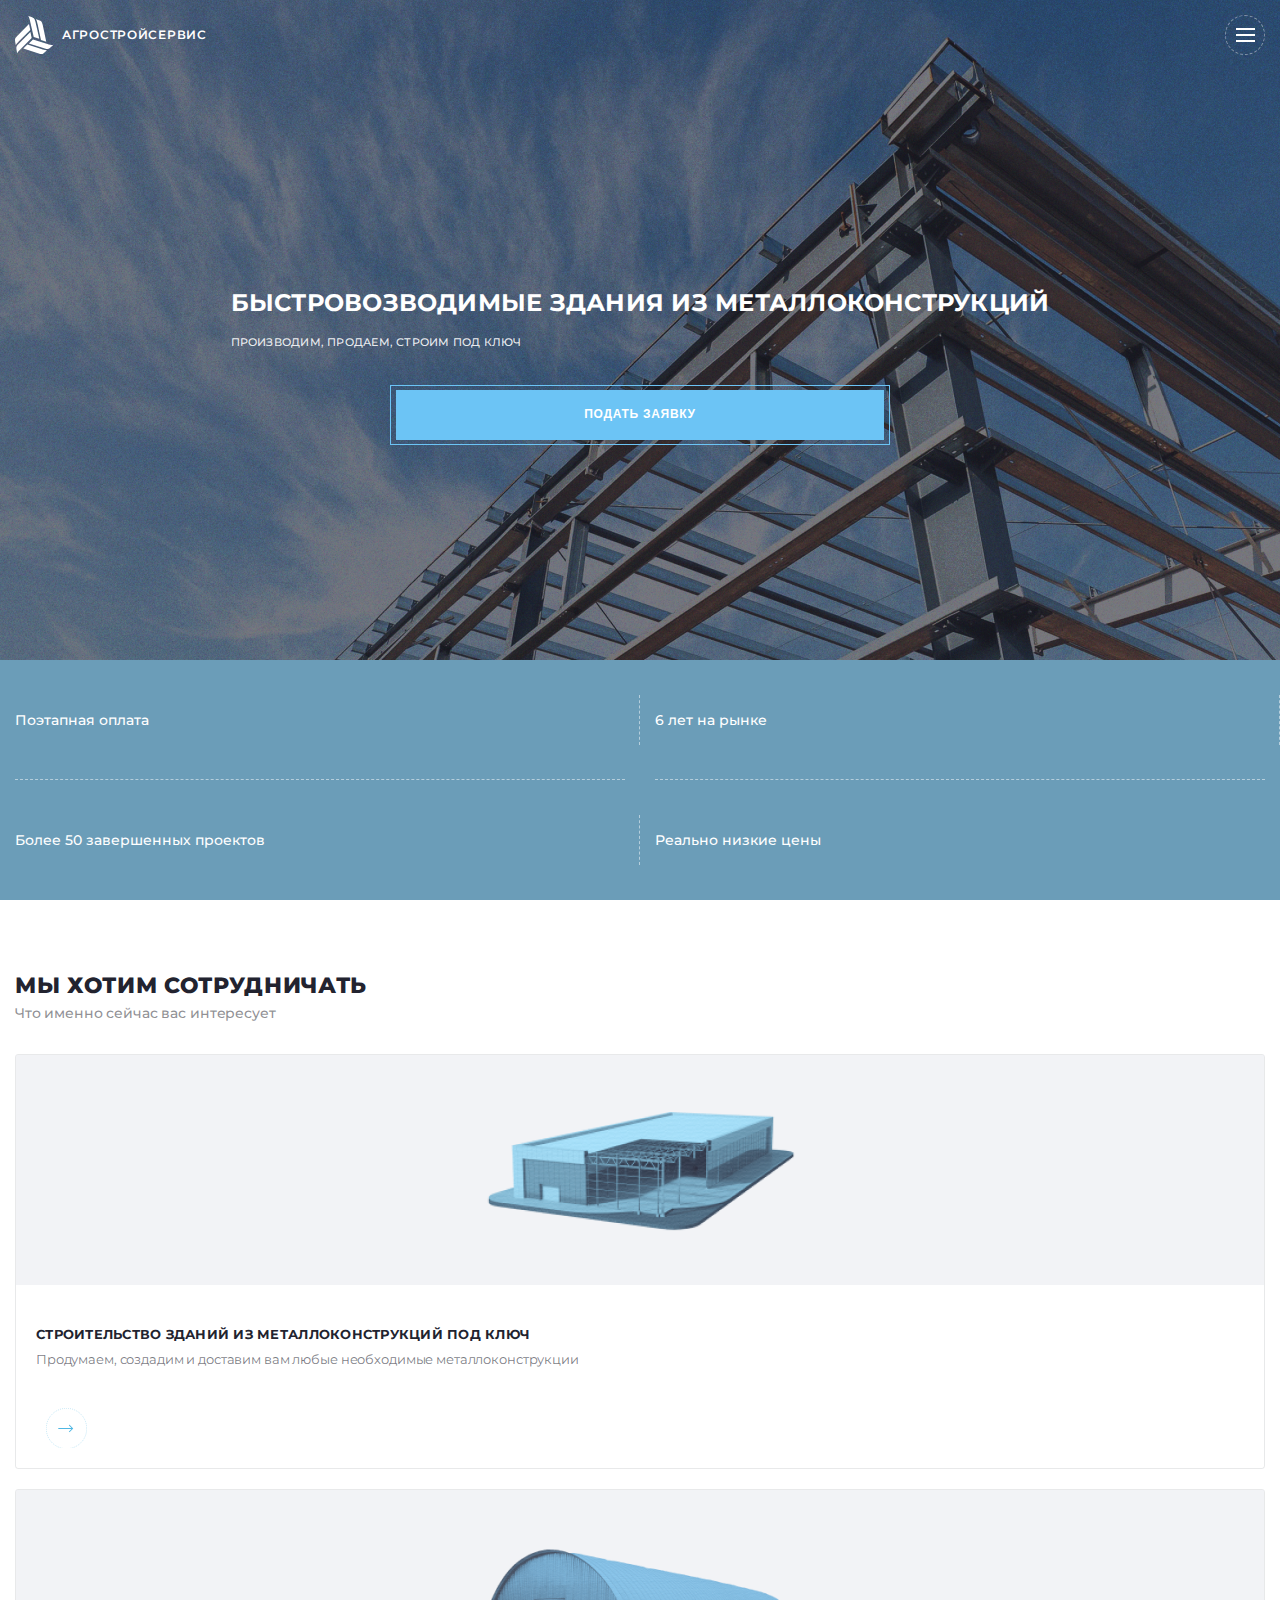
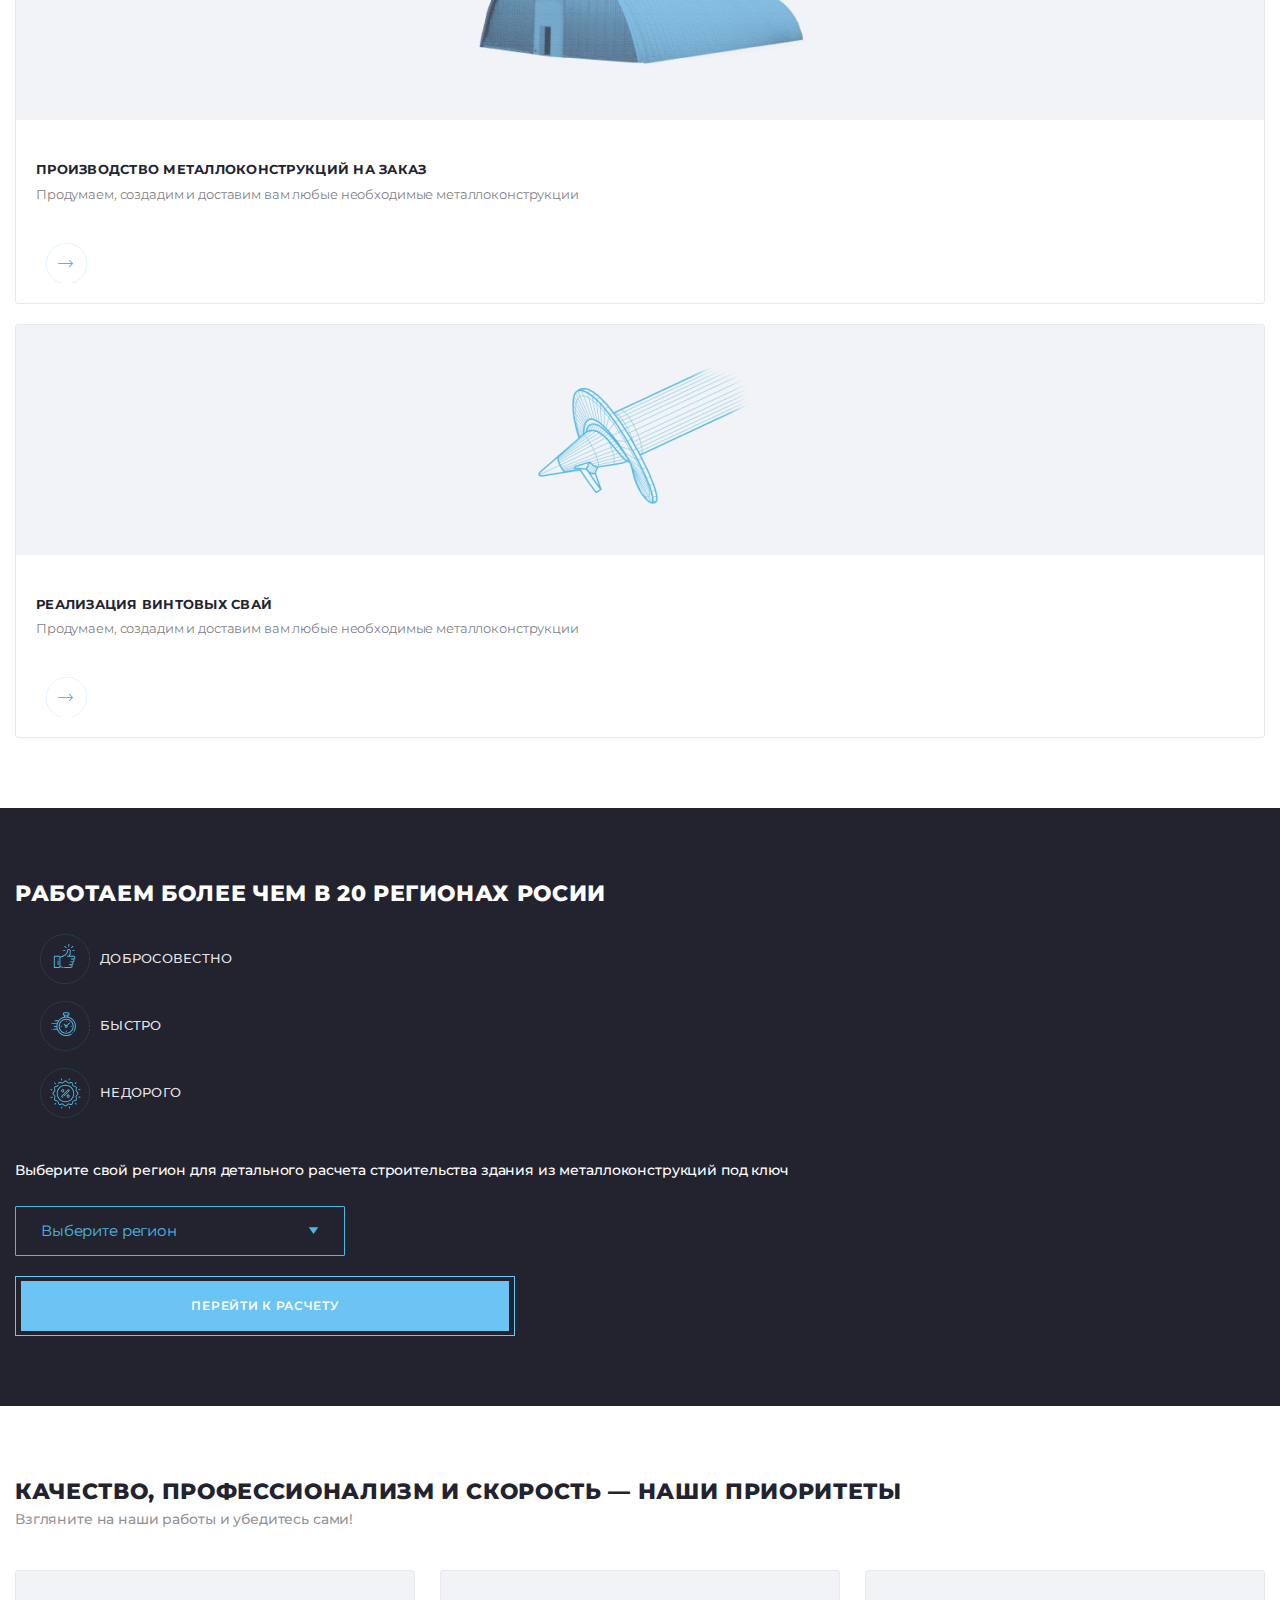
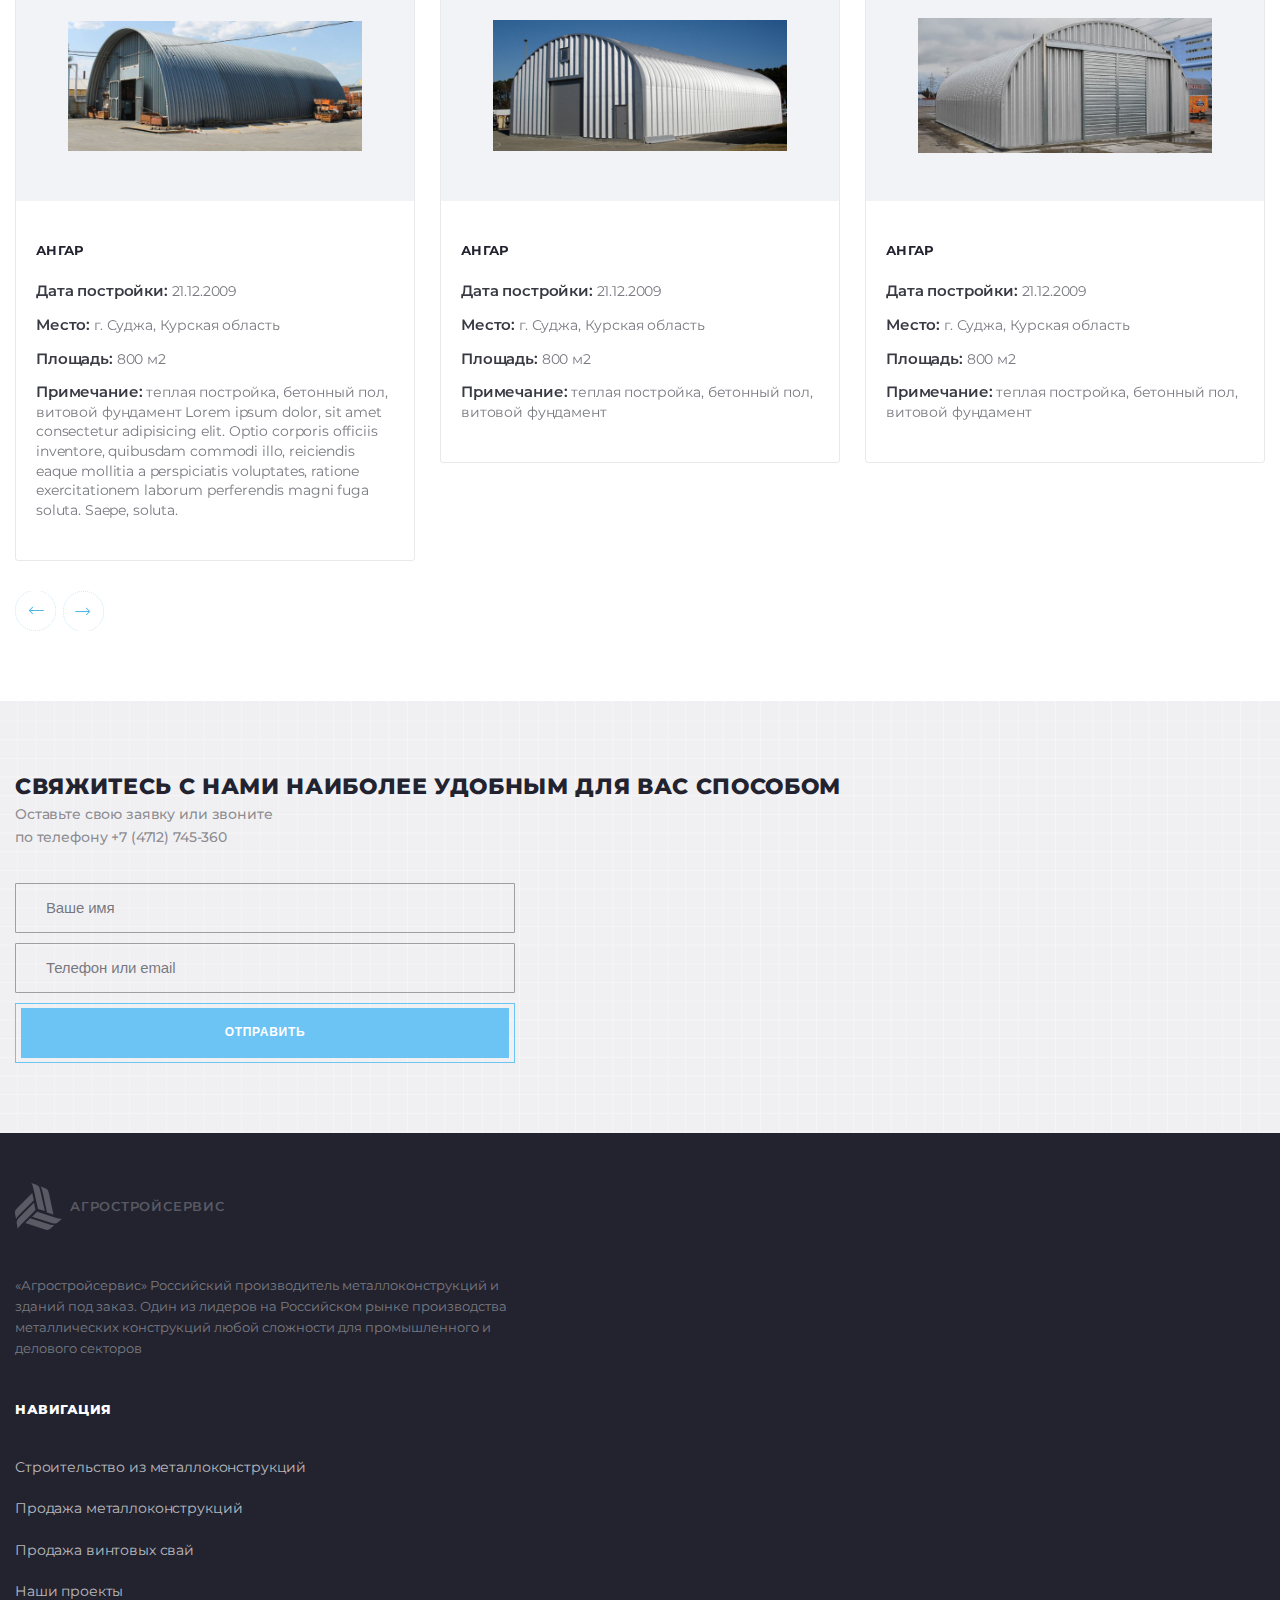
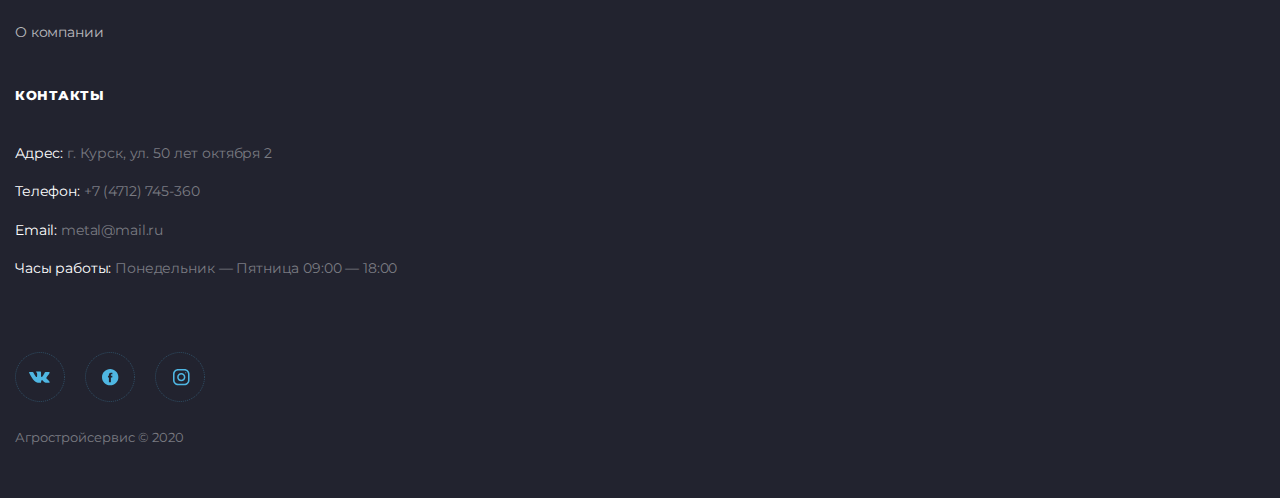
==== commit 6eab74d1: "new commit" ====
--- a/index.html
+++ b/index.html
@@ -2648,7 +2648,7 @@
 								<span>
 									Примечание:
 								</span>
-								теплая постройка, бетонный пол, витовой фундамент
+								теплая постройка, бетонный пол, витовой фундамент Lorem ipsum dolor, sit amet consectetur adipisicing elit. Optio corporis officiis inventore, quibusdam commodi illo, reiciendis eaque mollitia a perspiciatis voluptates, ratione exercitationem laborum perferendis magni fuga soluta. Saepe, soluta.
 							</div>
 						</div>
 					</div>
--- a/css/style.css
+++ b/css/style.css
@@ -246,6 +246,10 @@
   color: var(--color-background-1);
 }
 
+.footnote--big-2 {
+  padding-left: 0;
+}
+
 .region {
   cursor: pointer;
 }
@@ -1126,6 +1130,7 @@
 }
 
 .content-elem__image {
+  height: 230px;
   padding: 30px;
   display: flex;
   align-items: center;
@@ -1365,6 +1370,7 @@
 
 .section-form--result input[type="text"] {
   border: 1px solid rgba(255, 255, 255, 0.4);
+  color: var(--color-light-5);
 }
 
 
@@ -2620,7 +2626,7 @@
 
 .about-company-info {
   display: flex;
-  padding-right: 100px;
+  padding: 100px 100px 0 0;
 }
 
 .company-info {
@@ -2669,6 +2675,7 @@
 
 .about-company-map {
   background-color: gray;
+  width: 100%;
 }
 
 .burger {
@@ -2806,6 +2813,15 @@
   bottom: 18px;
 }
 
+.popup .section-header__row {
+  padding-top: 15px;
+  align-items: flex-start;
+}
+
+.section--ninth-mobile {
+  display: none;
+}
+
 @media (max-width: 1366px) {
   .menu__item:not(:last-child) {
     margin-right: 10px;
@@ -2966,7 +2982,6 @@
   .advantages__content {
     width: 50%;
     height: 120px;
-    justify-content: center;
   }
 
   .advantages__content:not::after {
@@ -2991,17 +3006,29 @@
   .advantages__content:nth-child(2)::before {
     content: '';
     position: absolute;
+    width: calc(100% - 30px);
+    left: 15px;
     bottom: 0;
     display: block;
-    width: 90%;
     height: 1px;
     border-bottom: 1px dashed rgba(255, 255, 255, 0.5);
   }
 
   .advantages__item {
+    padding: 0 15px;
+    font-size: 14px;
+  }
+
+  .advantages-block--min .advantages__item {
     padding: 0 5px;
+    font-size: 13px;
+  }
+
+  .advantages__item span {
+    font-weight: 500;
     font-size: 14px;
   }
+
 
   .section--second {
     padding: 70px 15px;
@@ -3359,6 +3386,11 @@
     padding-bottom: 43px;
   }
 
+  .footer-elem:first-child {
+    width: 100%;
+    max-width: 500px;
+  }
+
   .footer__social {
     flex-direction: column;
     align-items: flex-start;
@@ -3387,6 +3419,8 @@
   .popup {
     padding: 0 15px;
   }
+
+  
 
   .popup .contact-info input {
     width: 100%;
@@ -3612,6 +3646,24 @@
     width: calc(100% + 30px);
     margin: 0 -15px 0 -15px;
     padding: 40px 15px 70px 15px;
+    background: var(--color-light);
+  }
+
+  .section-form--eighth .section-form__header {
+    color: var(--color-dark-1);
+  }
+
+  .section-form--eighth input[type="text"] {
+    color: rgba(73, 73, 80, 0.5);
+    border-color: rgba(73, 73, 80, 0.5);
+  }
+
+  .section-form--eighth input[type="text"]::placeholder { 
+    color: rgba(73, 73, 80, 0.5);
+  } 
+
+  .section-form--eighth .section-form__footer {
+    color: rgba(73, 73, 80, 0.5);
   }
 
   .section-form__footer {
@@ -3624,6 +3676,16 @@
 
   .section--tenth {
     display: none;
+  }
+
+  .section--tenth-screw {
+    display: flex;
+    padding: 70px 15px;
+    height: auto;
+  }
+
+  .section--tenth-screw .content-column--tenth {
+    padding-top: 0;
   }
 
   .footnote--big {
@@ -3749,6 +3811,30 @@
   .info-contacts {
     padding: 40px;
   }
+
+  .section--ninth-mobile {
+    display: flex;
+    padding: 70px 15px;
+  }
+
+  .section--ninth-mobile .list-elem__icon {
+    width: 25px;
+    height: 25px;
+  }
+
+  .section--ninth-mobile .list-elem__icon img {
+    max-width: 100%;
+  }
+
+  .section--ninth-mobile .elem-text__header {
+    font-weight: 600;
+    font-size: 12px;
+    line-height: 150%;
+    letter-spacing: 0.02em;
+    text-transform: uppercase;
+    color: var(--color-auxiliary-1);
+
+  }
   
 
 }  
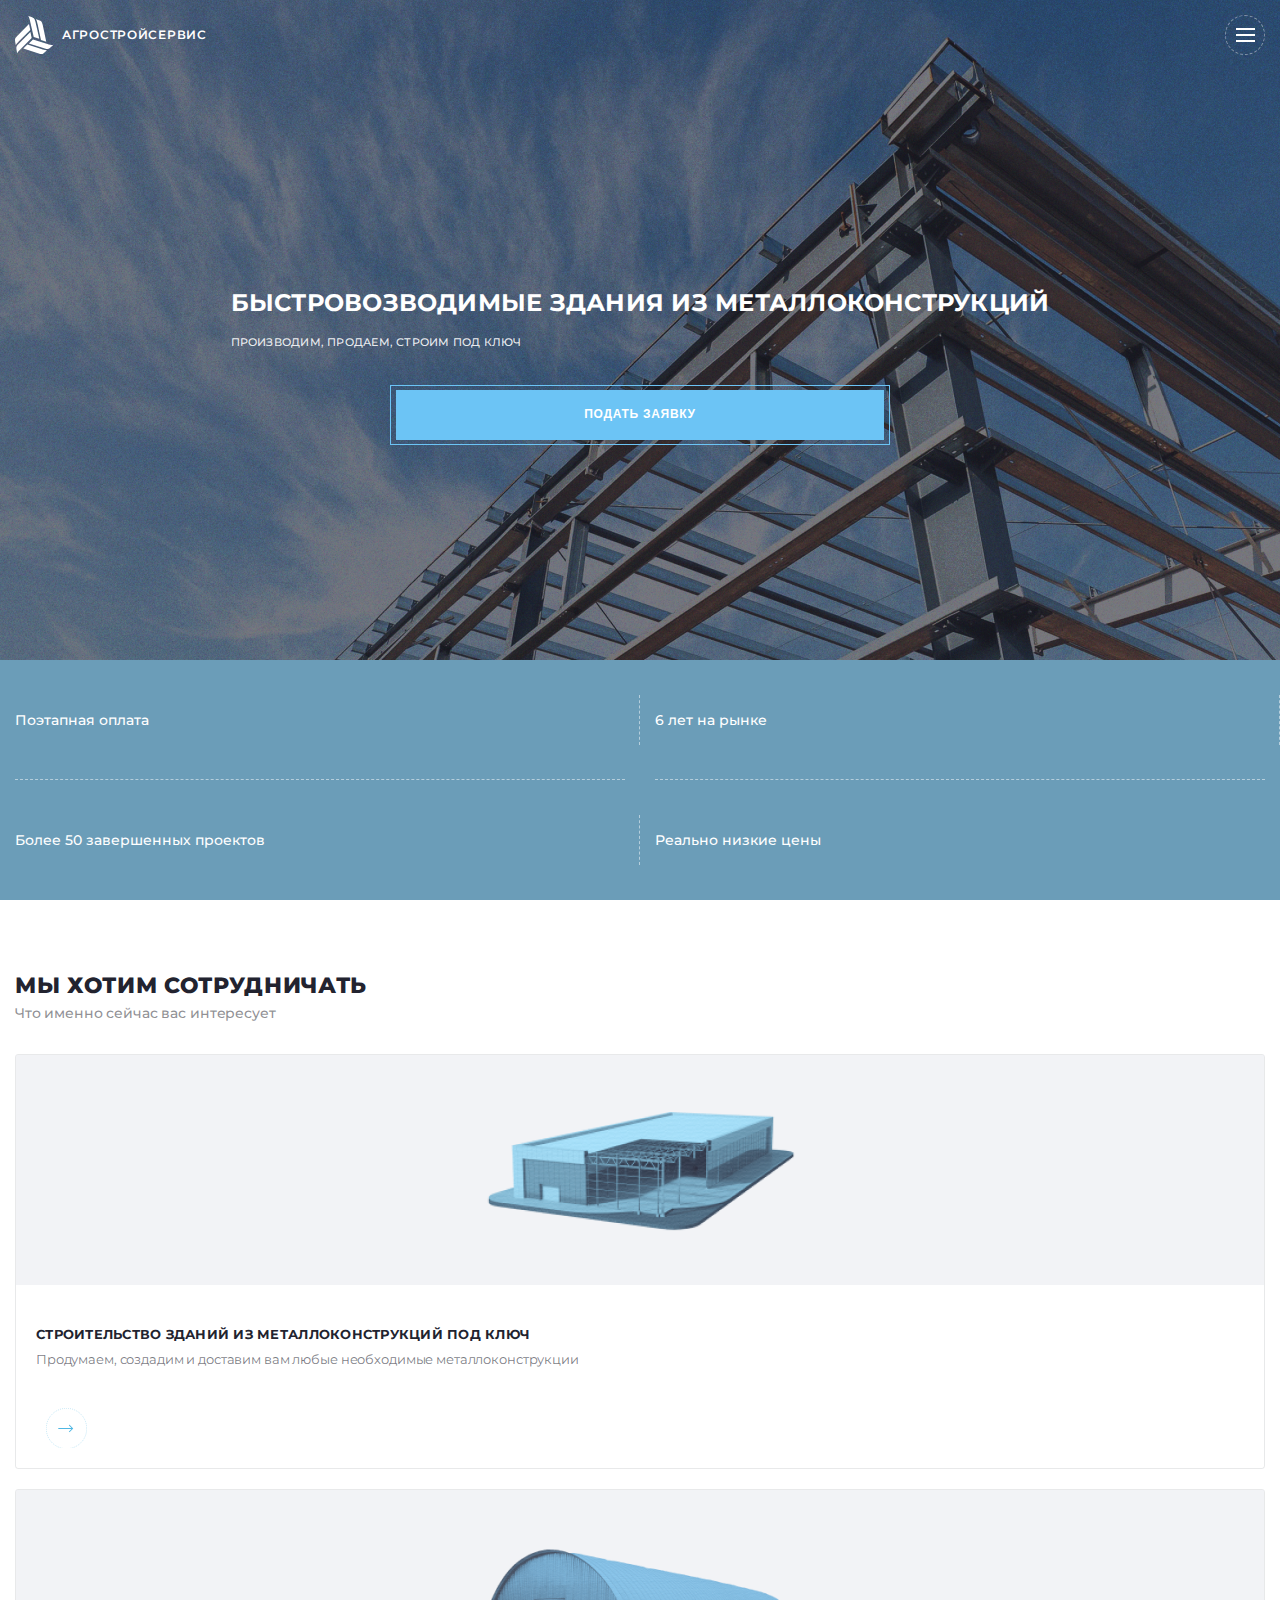
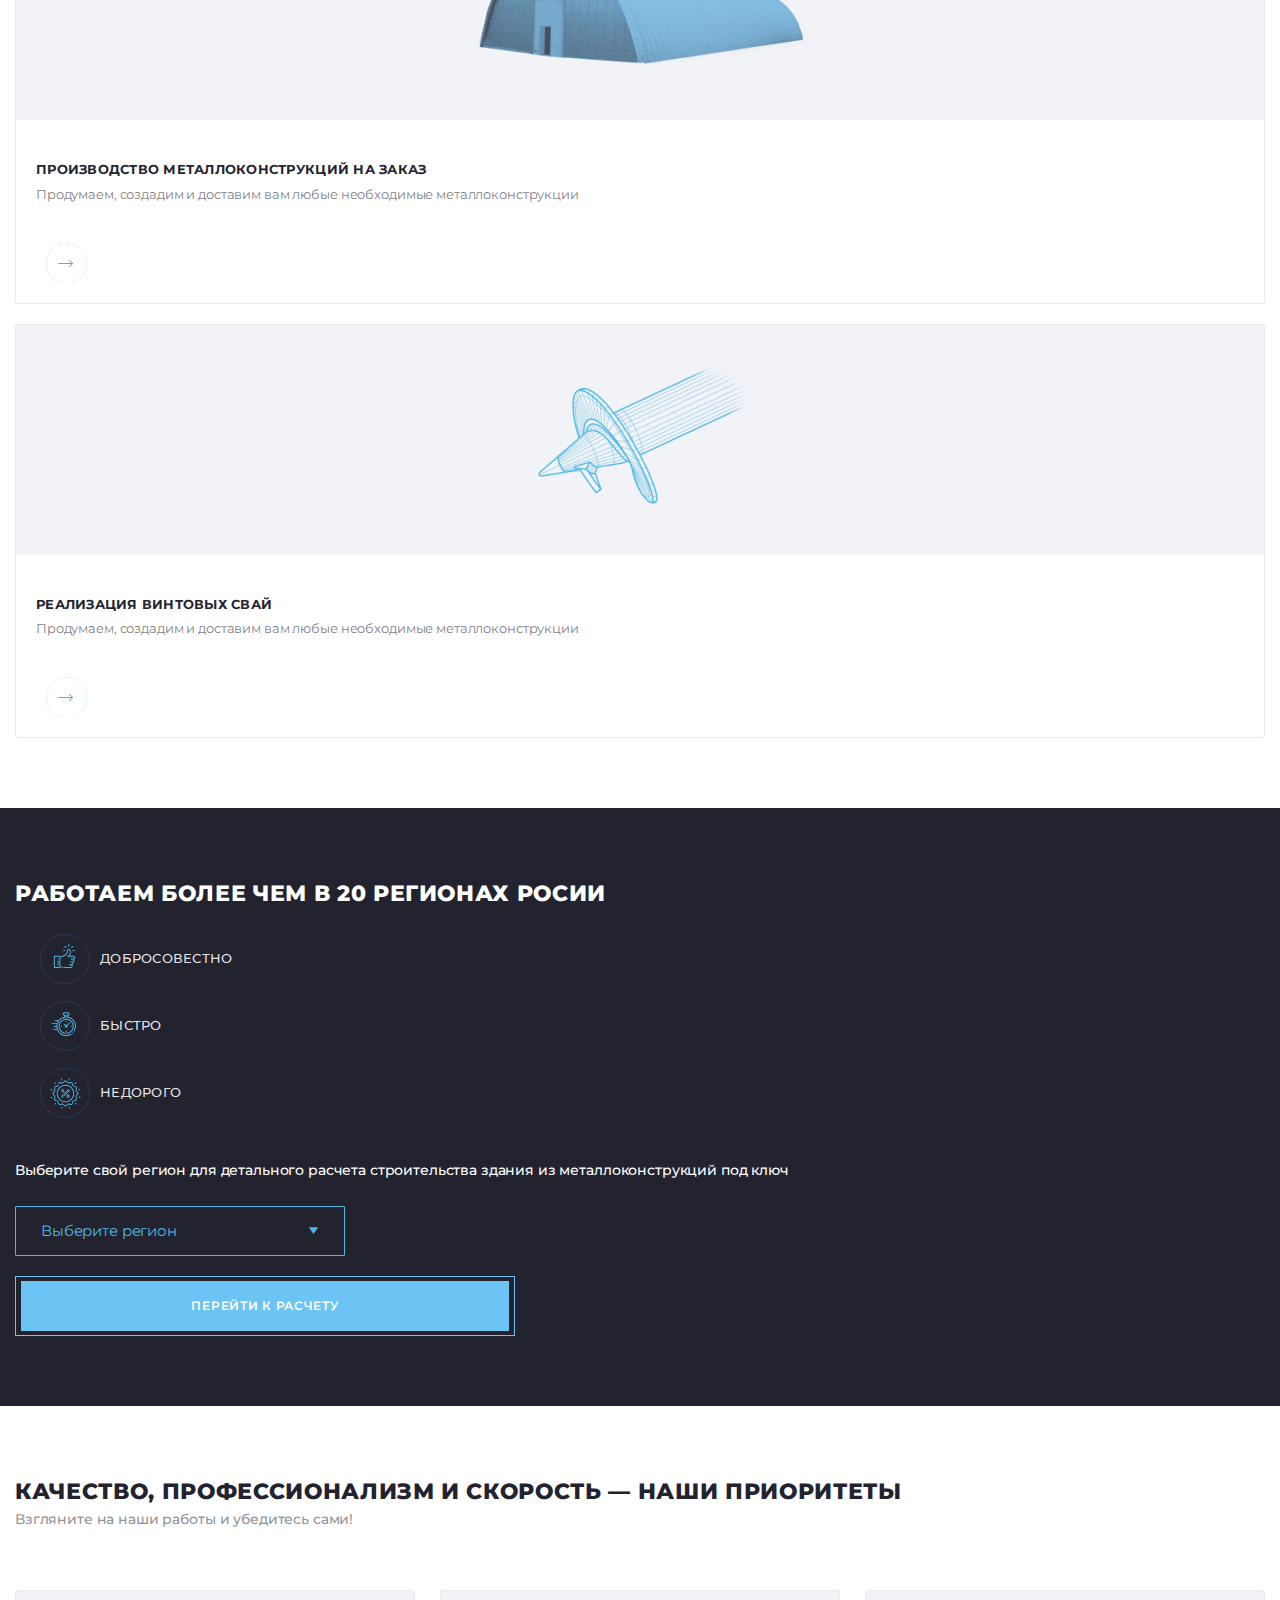
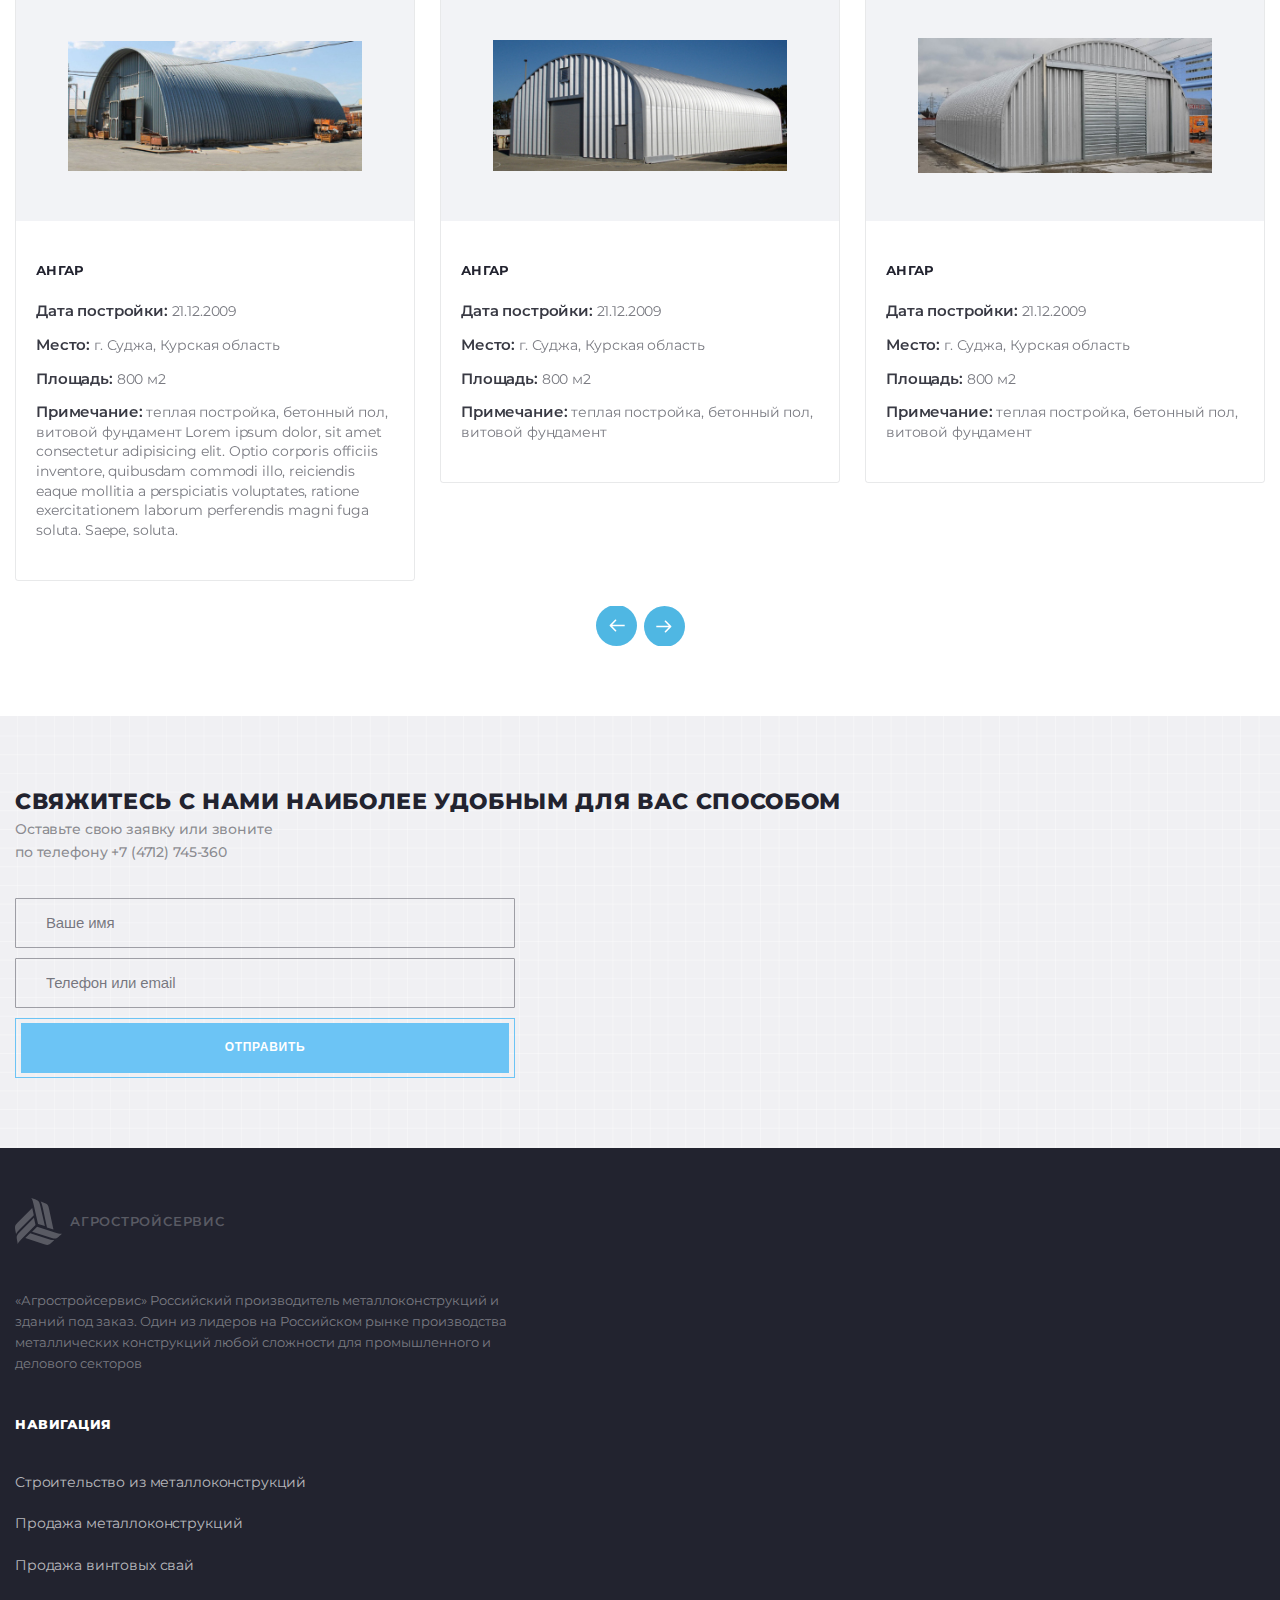
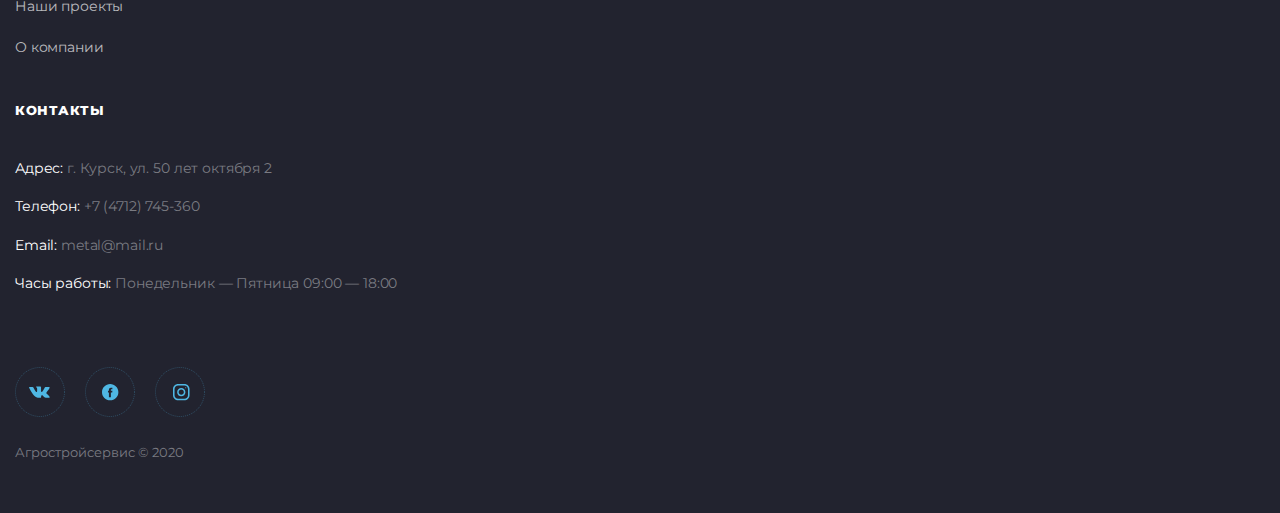
==== commit bf73f858: "commit 17.03.2020_01" ====
--- a/index.html
+++ b/index.html
@@ -2619,7 +2619,7 @@
 			<div class="owl-carousel owl-theme">
 				<div class="owl-carousel__item content-elem">
 					<div class="content-elem__image content-elem__image--adaptive">
-						<img src="images/image--hangar-001.jpg" alt="Металлический ангар">
+						<img src="images/image--hangar-001.jpg" class="slide-img" alt="Металлический ангар">
 					</div>
 					<div class="content-elem__text elem-text content-elem__text--carousel">
 						<div class="elem-text__title elem-text__title--carousel">
@@ -2655,7 +2655,7 @@
 				</div>
 				<div class="owl-carousel__item content-elem">
 					<div class="content-elem__image content-elem__image--adaptive">
-						<img src="images/image--hangar-002.jpg" alt="Металлический ангар">
+						<img src="images/image--hangar-002.jpg" class="slide-img" alt="Металлический ангар">
 					</div>
 					<div class="content-elem__text elem-text content-elem__text--carousel">
 						<div class="elem-text__title elem-text__title--carousel">
@@ -2691,7 +2691,7 @@
 				</div>
 				<div class="owl-carousel__item content-elem">
 					<div class="content-elem__image content-elem__image--adaptive">
-						<img src="images/image--hangar-003.jpg" alt="Металлический ангар">
+						<img src="images/image--hangar-003.jpg" class="slide-img" alt="Металлический ангар">
 					</div>
 					<div class="content-elem__text elem-text content-elem__text--carousel">
 						<div class="elem-text__title elem-text__title--carousel">
@@ -2727,7 +2727,7 @@
 				</div>
 				<div class="owl-carousel__item content-elem">
 					<div class="content-elem__image content-elem__image--adaptive">
-						<img src="images/image--hangar-001.jpg" alt="Металлический ангар">
+						<img src="images/image--hangar-001.jpg" class="slide-img" alt="Металлический ангар">
 					</div>
 					<div class="content-elem__text elem-text content-elem__text--carousel">
 						<div class="elem-text__title elem-text__title--carousel">
@@ -2763,7 +2763,7 @@
 				</div>
 				<div class="owl-carousel__item content-elem">
 					<div class="content-elem__image content-elem__image--adaptive">
-						<img src="images/image--hangar-002.jpg" alt="Металлический ангар">
+						<img src="images/image--hangar-002.jpg" class="slide-img" alt="Металлический ангар">
 					</div>
 					<div class="content-elem__text elem-text content-elem__text--carousel">
 						<div class="elem-text__title elem-text__title--carousel">
@@ -2799,7 +2799,7 @@
 				</div>
 				<div class="owl-carousel__item content-elem">
 					<div class="content-elem__image content-elem__image--adaptive">
-						<img src="images/image--hangar-003.jpg" alt="Металлический ангар">
+						<img src="images/image--hangar-003.jpg" class="slide-img" alt="Металлический ангар">
 					</div>
 					<div class="content-elem__text elem-text content-elem__text--carousel">
 						<div class="elem-text__title elem-text__title--carousel">
--- a/css/style.css
+++ b/css/style.css
@@ -133,13 +133,17 @@
   background-size: auto;
 }
 
-.section--fourth {
-  padding: 130px 0 130px 100px;
+.section--fourth  {
+  padding: 130px 100px;
   height: auto;
 }
 
+.section--fourth .section-header {
+  padding-bottom: 55px;
+}
+
 .section--carousel {
-  padding: 130px 0 130px 100px;
+  padding: 130px 100px;
   height: auto;
 }
 
@@ -482,7 +486,7 @@
   color: var(--color-light-2);
 }
 
-.contact__phone-number {
+.contact__phone-number{
   display: flex;
   align-items: center;
   font-weight: 500;
@@ -515,6 +519,10 @@
   background-size: contain;
   background-repeat: no-repeat;
 }
+.contact__phone-number>a{
+
+  color: var(--color-auxiliary-1);
+}
 
 .nav-top__menu {
   padding: 25px 100px 0 0;
@@ -616,7 +624,9 @@
 
 .block-button--carousel {
   padding-top: 55px;
-  padding-left: 140px;
+  padding-bottom: 40px;
+  padding-left: 0;
+		margin-bottom: 10px;
 }
 
 .block-button--column {
@@ -959,7 +969,6 @@
 .section-column {
   display: flex;
   flex-direction: column;
-  justify-content: space-between;
 }
 
 .section-column--map {
@@ -1136,6 +1145,7 @@
   align-items: center;
   justify-content: center;
   background-color: var(--color-background-2);
+  overflow: hidden;
 }
 
 .content-elem__image--adaptive img {
@@ -1187,6 +1197,18 @@
   background-image: url(../images/icon--arrow-blue.svg);
   background-size: cover;
   transition: 0.2s ease-in-out all;
+}
+
+.section--fourth .button-arrow,
+.section__carousel .button-arrow {
+  width: 61px;
+  height: 60px;
+  background-image: url(../images/icon--arrow-blue-hover-fat.svg);
+}
+
+.section--fourth .button-arrow:hover,
+.section__carousel .button-arrow:hover {
+  background-image: url(../images/icon--arrow-blue-hover-fat.svg);
 }
 
 .button-arrow--rotate {
@@ -1266,6 +1288,8 @@
   line-height: 160%;
   letter-spacing: -0.01em;
   color: var(--color-light);
+  margin-top: 250px;
+
   background-image: url(../images/background--cells.svg);
 }
 
@@ -1279,32 +1303,34 @@
 }
 
 .tabs__content {
-	display: none; /* по умолчанию прячем все блоки */
+	display: none; /* Ð¿Ð¾ ÑƒÐ¼Ð¾Ð»Ñ‡Ð°Ð½Ð¸ÑŽ Ð¿Ñ€ÑÑ‡ÐµÐ¼ Ð²ÑÐµ Ð±Ð»Ð¾ÐºÐ¸ */
 }
 .tabs__content.active {
-	display: block; /* по умолчанию показываем нужный блок */
+	display: block; /* Ð¿Ð¾ ÑƒÐ¼Ð¾Ð»Ñ‡Ð°Ð½Ð¸ÑŽ Ð¿Ð¾ÐºÐ°Ð·Ñ‹Ð²Ð°ÐµÐ¼ Ð½ÑƒÐ¶Ð½Ñ‹Ð¹ Ð±Ð»Ð¾Ðº */
 }
 
 
 
 .section__carousel {
+  padding: 0 70px;
+  display: none;
+}
+
+.section__carousel.active {
   position: relative;
-  display: none;
+  display: flex;
+  flex-direction: column;
+  align-items: center;
+}
+
+.owl-navigation {
+  display: flex;
+  position: absolute;
+  top: 50%;
+  left: -15px;
+  right: -15px;
+  order: 2;
   justify-content: space-between;
-  align-items: center;
-  margin-top: 60px;
-  padding-left: 140px;
-}
-
-.section__carousel.active {
-  display: flex;
-  margin-top: 40px;
-}
-
-.owl-navigation {
-  display: flex;
-  position: absolute;
-  left: 0;
 }
 
 .owl-navigation .button-arrow:first-child {
@@ -2160,6 +2186,7 @@
   top: 0;
   width: 100%;
   height: 290px;
+    margin-bottom: 200px;
   background-image: url(../images/image--truck.png);
   background-size: contain;
   background-repeat: no-repeat;
@@ -2184,8 +2211,9 @@
   flex-direction: column;
 }
 
-.stick__text span {
+.stick__text a {
   font-weight: bold;
+  color: var(--color-light-2);
 }
 
 .list-elem {
@@ -2671,8 +2699,10 @@
 .info-contacts__item span {
   font-weight: 600;
   color: var(--color-dark-1);
-}
-
+
+}.info-contacts__item a {
+  color: rgba(34, 35, 47, 0.7);;
+}
 .about-company-map {
   background-color: gray;
   width: 100%;
@@ -2867,6 +2897,7 @@
   .logo {
     flex-direction: row;
     z-index: 2;
+    position: relative;
   }
 
   .logo__text {
@@ -3198,7 +3229,7 @@
   .tabs-caption::after {
     right: 15px;
     width: calc(100% - 16px);
-}
+  }
 
   .caption-elem {
     display: none;
@@ -3302,7 +3333,7 @@
   }
 
   .final-block__content span::before {
-    content: 'Итог';
+    content: 'Ð˜Ñ‚Ð¾Ð³';
     padding-right: 20px;
     font-weight: bold;
     font-size: 23px;
@@ -3338,18 +3369,36 @@
 
   .section--fourth {
     padding: 70px 15px;
+    height: auto;
+  }
+
+  .section--fourth .section-header {
+    padding-bottom: 0;
   }
 
   .section__carousel {
     flex-direction: column;
+    padding-top: 60px;
     padding-left: 0;
+    padding-right: 0;
     align-items: flex-start;
   }
 
   .owl-navigation {
-    margin-top: 30px;
+    margin: 25px 0 0 0;
     position: relative;
+    top: 0;
+    left: 0;
+    right: 0;
     order: 2;
+    justify-content: center;
+    width: 100%;
+  }
+
+  .section--fourth .button-arrow,
+  .section__carousel .button-arrow {
+    width: 41px;
+    height: 40px;
   }
 
   .section--fifth {
@@ -3452,11 +3501,13 @@
   }
 
   .section--carousel {
+    display: flex;
     padding: 70px 15px;
   }
 
   .block-button--carousel {
     padding-top: 25px;
+    padding-bottom: 0;
     padding-left: 0;
     flex-direction: column;
     align-items: flex-start;
@@ -3875,22 +3926,336 @@
 }
 
 
-
-
-
-
-
-
-
-
-
-
-
-
-
-
-
-
-
-
-
+.section_retargeting {
+  padding: 120px 100px;
+  flex-direction: row;
+  height: auto;
+}
+
+.retargeting-header-block {
+  display: flex;
+  flex-direction: column;
+  justify-content: center;
+  padding: 0 90px;
+  background-image: url('../images/background--cells-002.svg')
+}
+
+.retargeting-form__text {
+  font-weight: 500;
+  font-size: 14px;
+  line-height: 160%;
+  letter-spacing: -0.01em;
+  color: rgb(126,126,130);
+  margin-top: 30px;
+  padding-bottom: 8px;
+}
+
+.retargeting-form__text_first {
+  margin-top: 0;
+}
+
+.retargeting-form__input {
+  width: 100%;
+  color: rgba(34, 35, 47, 0.3);
+}
+
+.retargeting-form__input::placeholder {
+  color: rgba(34, 35, 47, 0.2);
+}
+
+input.retargeting-form__input {
+  border: 1px solid rgba(34, 35, 47, 0.2);
+}
+
+.button-block_retargeting {
+  margin-top: 30px;
+}
+
+.section-column_retargeting {
+  flex-direction: row;
+  margin-right: 100px;
+}
+
+.retargeting-header-block__header {
+  font-weight: bold;
+  font-size: 25px;
+  line-height: 160%;
+  letter-spacing: -0.01em;
+  color: var(--color-dark-11);
+}
+
+.retargeting-header-block__content {
+  padding-top: 15px;
+  font-weight: 500;
+  font-size: 16px;
+  line-height: 160%;
+  letter-spacing: -0.01em;
+  color: rgba(70, 70, 77, 0.7);
+}
+
+.section--form_retargeting {
+  background-image: url(../images/background--cells-006.svg);
+}
+
+.section-header__row_center {
+  justify-content: center;
+}
+
+.section__title_center {
+  text-align: center;
+}
+
+.section_footnote_retargeting {
+  display: flex;
+  align-items: center;
+  padding: 80px 0 100px 0;
+  height: auto;
+}
+
+.footnote_retargeting {
+  display: block;
+  width: 600px;
+  padding: 60px 100px 100px 100px;
+  font-weight: 500;
+  font-size: 16px;
+  line-height: 160%;
+  text-align: center;
+  letter-spacing: -0.01em;
+  color: rgba(70, 70, 77, 0.7);
+  background-image: url(../images/background--cells-002.svg);
+}
+
+.footnote_retargeting a {
+  color: rgb(107, 157, 184);
+}
+
+@media (max-width: 1280px) {
+  .section_retargeting {
+    flex-direction: column;
+    padding: 70px 15px;
+  }
+
+  .section-column_retargeting {
+    margin-right: 0;
+    margin-bottom: 70px;
+  }
+
+  .retargeting-header-block {
+    padding: 50px
+  }
+
+  .footnote_retargeting {
+    width: auto;
+    padding: 50px;
+  }
+}
+
+@media (max-width: 375px) {
+  .retargeting-header-block {
+    padding: 15px;
+  }
+
+  .retargeting-header-block__header {
+    font-size: 22px;
+    line-height: 1.2em;
+  }
+
+  .retargeting-header-block__content {
+    font-size: 14px;
+  }
+
+  .footnote_retargeting {
+    padding: 25px 15px;
+  }
+
+}
+
+.owl-carousel__item .content-elem__image img {
+  cursor:zoom-in;
+}
+
+/* .popup_new {
+  position: absolute;
+  height:100%;
+  width:100%;
+  top:0;
+  left:0;
+  display:none;
+  text-align:center;
+} */
+
+/* .popup_bg_new {
+  background:rgba(0,0,0,0.3);
+  position:fixed;
+  z-index:1;
+  top: 0;
+  left: 0;
+  bottom: 0;
+  right: 0;
+  width: auto;
+  height: auto;
+  cursor: zoom-out;
+} */
+
+
+.popup_img_new {
+  position: fixed;
+  z-index:2;
+  left: 50%;
+  top: 50%;
+  transform: translate(-50%,-50%);
+  width: 50%;
+
+}
+
+.popup_img_new {
+  pointer-events: none;
+}
+
+.owl-carousel .owl-stage {
+  display: flex;
+  align-items: stretch;
+}
+
+.owl-carousel.owl-drag .owl-item {
+  height: auto;
+  display: flex;
+}
+
+@media (max-width: 1280px) {
+  .owl-carousel .owl-stage {
+    display: block;
+    align-items: stretch;
+  }
+  
+  .owl-carousel.owl-drag .owl-item {
+    height: auto;
+    display: block;
+  }
+}  
+
+
+.popup_bg {
+  position: fixed;
+  top: 0;
+  width: 100%;
+  height: 100vh;
+  display: flex;
+  justify-content: center;
+  align-items: center;
+  flex-direction: column;
+  z-index: 2;
+}
+
+.popup_new {
+  pointer-events: none;
+}
+
+.popup_new::before {
+  content: '';
+  position: fixed;
+  width: 100%;
+  height: 100vh;
+  top: 0;
+  left: 0;
+  width: 100%;
+  height: 100%;
+  background: rgba(0, 0, 0, 0.7);
+
+}
+
+.popup_new::after {
+  content: '';
+  width: 40px;
+  height: 40px;
+  position: absolute;
+  top: 10px;
+  right: 10px;
+  z-index: 3;
+  cursor: pointer;
+  background-image: url('../images/icon--close.svg');
+  background-size: contain;
+  background-repeat: no-repeat;
+  pointer-events: all;
+  transform: rotate(0deg);
+  transition: all 0.5s ease-in;
+}
+
+.popup_new:hover::after {
+  transform: rotate(360deg);
+}
+
+.popup_new_active {
+  position: relative;
+  display: flex;
+  align-items: center;
+  justify-content: center;
+  opacity: 1;
+}
+
+.popup_new .slide-img {
+  position: relative;
+  display: none;
+  z-index: 2;
+}
+
+.popup_new .slide-img.active {
+  position: relative;
+  display: block;
+  width: 800px;
+}
+
+.slide-navigation {
+  padding-top: 25px;
+  display: flex;
+  justify-content: center;
+  order: 1;
+}
+
+.prev-button,
+.next-button {
+  position: relative;
+  width: 40px;
+  height: 40px;
+  background-image: url(../images/icon--arrow-blue-hover.svg);
+  background-size: contain;
+  background-repeat: no-repeat;
+  z-index: 2;
+  cursor: pointer;
+}
+
+.prev-button {
+  transform: rotate(180deg);
+  margin-right: 10px;
+}
+
+.close-slide {
+  position: relative;
+  z-index: 2;
+  cursor: pointer;
+}
+
+@media (max-width: 1280px) {
+  .popup_new .slide-img.active {
+    width: 90vw;
+  }
+}  
+
+
+
+
+
+
+
+
+
+
+
+
+
+
+
+
+
+
+
